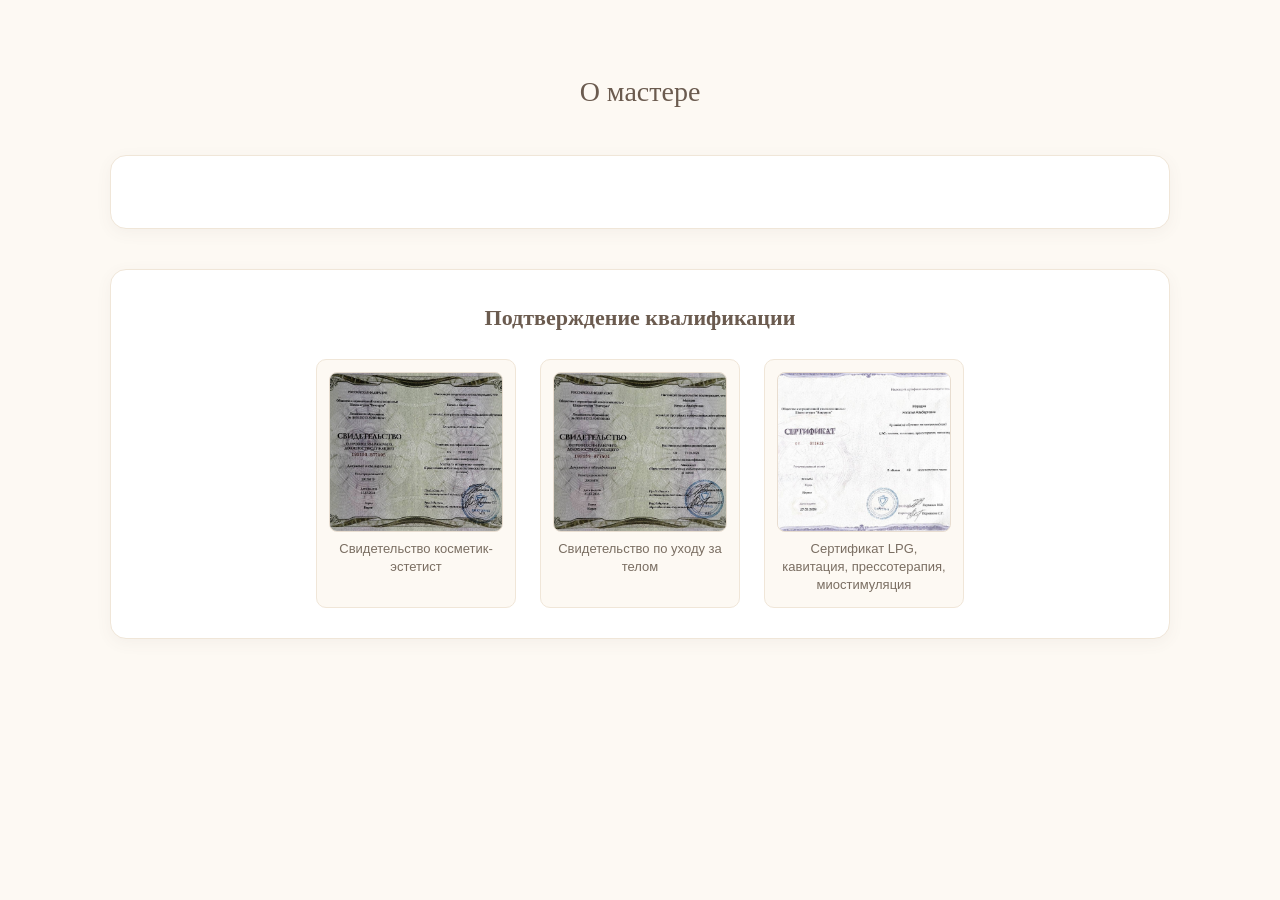
==== index.html @ 25f625d8 "Update index.html" ====
<!DOCTYPE html>
<html lang="ru">
<head>
    <meta charset="UTF-8">
    <!-- ... все мета-теги как были ... -->
    <link rel="stylesheet" href="style.css?v=11">
    <!-- ... остальное ... -->
</head>
<body>
    <!-- ШАПКА, НАВИГАЦИЯ, ГЕРОЙ, О МАСТЕРЕ (без сертификатов) -->
    <section class="section about-section" id="about">
        <div class="container">
            <h2 class="section-title">О мастере</h2>
            <div class="about-card">
                <!-- карточка мастера (без изменений) -->
            </div>

            <!-- === ТОЛЬКО ДОКУМЕНТЫ (без сертификатов) === -->
            <div class="about-docs">
                <h3 class="docs-title">Подтверждение квалификации</h3>
                <div class="docs-grid">
                    <figure class="doc-item">
                        <img src="kosmetik1.jpg" alt="Свидетельство косметик-эстетист" loading="lazy" class="lightbox-img">
                        <figcaption>Свидетельство косметик-эстетист</figcaption>
                    </figure>
                    <figure class="doc-item">
                        <img src="kosmetik2.jpg" alt="Свидетельство по уходу за телом" loading="lazy" class="lightbox-img">
                        <figcaption>Свидетельство по уходу за телом</figcaption>
                    </figure>
                    <figure class="doc-item">
                        <img src="sertOB.jpg" alt="Сертификат LPG, кавитация, прессотерапия" loading="lazy" class="lightbox-img">
                        <figcaption>Сертификат LPG, кавитация, прессотерапия, миостимуляция</figcaption>
                    </figure>
                </div>
            </div>
        </div>
    </section>
    <!-- ... остальные секции (услуги, отзывы, FAQ, контакты) ... -->
</body>
</html>
---- style.css ----
/* ============================================
   КРАСИВА - Студия эстетики
   Обновленные стили - больше постельных оттенков
   ============================================ */

:root {
    --color-bg: #faf6f1;
    --color-bg-cream: #fdf9f3;
    --color-bg-linen: #f5ebe0;
    --color-bg-parchment: #ede4d8;
    --color-bg-sand: #e6d5c3;
    --color-bg-light: #ffffff;
    --color-primary: #6b5b4f;
    --color-primary-dark: #4a3f35;
    --color-primary-light: #8a7b6b;
    --color-primary-soft: #a89a8c;
    --color-accent: #d4c4b0;
    --color-accent-light: #f5ebe0;
    --color-accent-warm: #e8ddd0;
    --color-accent-deep: #c9b8a3;
    --color-text: #4a3f35;
    --color-text-muted: #7a6e62;
    --color-text-light: #a89a8c;
    --color-text-soft: #b8a99a;
    --color-border: #e8ddd0;
    --color-border-light: #f0e6d8;
    --font-heading: 'Playfair Display', Georgia, serif;
    --font-body: 'Inter', -apple-system, BlinkMacSystemFont, 'Segoe UI', sans-serif;
    --radius: 16px;
    --radius-sm: 10px;
    --shadow: 0 2px 12px rgba(107, 91, 79, 0.08);
    --shadow-hover: 0 8px 24px rgba(107, 91, 79, 0.12);
    --shadow-soft: 0 4px 16px rgba(107, 91, 79, 0.06);
    --transition: all 0.3s ease;
}

*, *::before, *::after {
    margin: 0;
    padding: 0;
    box-sizing: border-box;
}

html {
    scroll-behavior: smooth;
    scroll-padding-top: 80px;
    overflow-x: hidden;
    max-width: 100%;
}

body {
    font-family: var(--font-body);
    background-color: var(--color-bg-cream);
    color: var(--color-text);
    line-height: 1.6;
    -webkit-font-smoothing: antialiased;
    overflow-x: hidden;
    max-width: 100%;
    overflow-wrap: break-word;
    word-wrap: break-word;
}

img {
    max-width: 100%;
    height: auto;
    display: block;
}

a {
    text-decoration: none;
    color: inherit;
}

.container {
    max-width: 1100px;
    margin: 0 auto;
    padding: 0 20px;
}

/* --- ШАПКА --- */
.header {
    background: linear-gradient(135deg, #f5ebe0 0%, #e8ddd0 50%, #dccfb8 100%);
    padding: 32px 20px 28px;
    text-align: center;
    border-bottom: 1px solid var(--color-border);
}

.logo-subtitle {
    font-size: 11px;
    letter-spacing: 4px;
    text-transform: uppercase;
    color: var(--color-text-light);
    margin-bottom: 6px;
    font-weight: 500;
}

.logo-title {
    font-family: var(--font-heading);
    font-size: 38px;
    font-weight: 400;
    letter-spacing: 8px;
    text-transform: uppercase;
    color: var(--color-primary);
    line-height: 1.2;
}

.logo-master {
    font-size: 14px;
    color: var(--color-primary-light);
    margin-top: 6px;
    font-style: italic;
}

/* --- НАВИГАЦИЯ --- */
.navbar {
    background: rgba(255, 255, 255, 0.95);
    backdrop-filter: blur(10px);
    border-bottom: 1px solid var(--color-border-light);
    position: sticky;
    top: 0;
    z-index: 100;
    box-shadow: 0 1px 4px rgba(0,0,0,0.04);
}

.nav-container {
    max-width: 1100px;
    margin: 0 auto;
    display: flex;
    justify-content: center;
    gap: 8px;
    padding: 12px 20px;
}

.nav-link {
    padding: 10px 22px;
    border-radius: 24px;
    font-size: 14px;
    font-weight: 500;
    color: var(--color-primary);
    transition: var(--transition);
    white-space: nowrap;
}

    .nav-link:hover {
        background: var(--color-accent-light);
        color: var(--color-primary-dark);
    }

    .nav-link.active {
        background: var(--color-primary);
        color: #fff;
        font-weight: 600;
        box-shadow: 0 2px 8px rgba(107, 91, 79, 0.2);
        transform: scale(1.03);
    }

/* --- КНОПКИ --- */
.btn {
    display: inline-flex;
    align-items: center;
    justify-content: center;
    padding: 14px 28px;
    border-radius: var(--radius-sm);
    font-size: 14px;
    font-weight: 500;
    transition: var(--transition);
    cursor: pointer;
    border: none;
    text-align: center;
}

.btn-primary {
    background: var(--color-primary);
    color: #fff;
}

    .btn-primary:hover {
        background: var(--color-primary-dark);
        transform: translateY(-2px);
        box-shadow: var(--shadow-hover);
    }

.btn-secondary {
    background: var(--color-accent-light);
    color: var(--color-primary);
}

    .btn-secondary:hover {
        background: var(--color-accent);
        transform: translateY(-2px);
    }

/* КНОПКА ЗАПИСАТЬСЯ под услугами - выделена */
.btn-small {
    padding: 10px 22px;
    font-size: 13px;
    margin-top: 16px;
    background: var(--color-primary);
    color: #fff;
    border-radius: 20px;
    box-shadow: 0 2px 8px rgba(107, 91, 79, 0.2);
    transition: var(--transition);
}

    .btn-small:hover {
        background: var(--color-primary-dark);
        transform: translateY(-1px);
        box-shadow: 0 4px 14px rgba(107, 91, 79, 0.3);
    }

.btn-large {
    padding: 16px 36px;
    font-size: 15px;
}

/* --- ГЕРОЙ-БЛОК --- */
.hero {
    background: linear-gradient(135deg, #f5ebe0 0%, #e8ddd0 40%, #dccfb8 100%);
    min-height: 480px;
    display: flex;
    align-items: center;
    justify-content: center;
    text-align: center;
    padding: 80px 20px;
    position: relative;
    overflow: hidden;
}

    .hero::before {
        content: '';
        position: absolute;
        top: -50%;
        right: -20%;
        width: 600px;
        height: 600px;
        background: radial-gradient(circle, rgba(255,255,255,0.4) 0%, transparent 70%);
        pointer-events: none;
    }

/* HERO контент - выделен фоном, текст не теряется */
.hero-content {
    position: relative;
    z-index: 1;
    max-width: 620px;
    background: rgba(255, 255, 255, 0.65);
    backdrop-filter: blur(12px);
    -webkit-backdrop-filter: blur(12px);
    padding: 48px;
    border-radius: var(--radius);
    box-shadow: 0 8px 32px rgba(107, 91, 79, 0.12);
    border: 1px solid rgba(255, 255, 255, 0.6);
}

.hero-title {
    font-family: var(--font-heading);
    font-size: 34px;
    font-weight: 400;
    color: var(--color-primary-dark);
    margin-bottom: 18px;
    line-height: 1.3;
}

.hero-text {
    font-size: 15px;
    line-height: 1.8;
    color: var(--color-primary-light);
    margin-bottom: 32px;
}

.hero-buttons {
    display: flex;
    gap: 12px;
    justify-content: center;
    flex-wrap: wrap;
}

/* --- СЕКЦИИ --- */
.section {
    padding: 70px 0;
}

    .section:nth-child(even) {
        background: var(--color-bg-linen);
    }

    .section:nth-child(odd) {
        background: var(--color-bg-cream);
    }

.services-section {
    background: linear-gradient(180deg, var(--color-bg-parchment) 0%, var(--color-bg-linen) 100%);
}

.reviews-section {
    background: linear-gradient(180deg, var(--color-bg-linen) 0%, var(--color-bg-sand) 100%);
}

.contacts-section {
    background: linear-gradient(180deg, var(--color-bg-sand) 0%, var(--color-bg-parchment) 100%);
}

.section-title {
    font-family: var(--font-heading);
    font-size: 28px;
    font-weight: 400;
    color: var(--color-primary);
    text-align: center;
    margin-bottom: 40px;
}

/* --- О МАСТЕРЕ --- */
.about-card {
    background: var(--color-bg-light);
    border-radius: var(--radius);
    padding: 36px;
    display: flex;
    gap: 32px;
    align-items: flex-start;
    box-shadow: var(--shadow-soft);
    border: 1px solid var(--color-border-light);
}

.about-photo {
    flex-shrink: 0;
    width: 190px;
    height: 240px;
    border-radius: var(--radius-sm);
    overflow: hidden;
    box-shadow: var(--shadow);
}

    .about-photo img {
        width: 100%;
        height: 100%;
        object-fit: cover;
        transition: var(--transition);
    }

    .about-photo:hover img {
        transform: scale(1.03);
    }

.about-name {
    font-family: var(--font-heading);
    font-size: 24px;
    font-weight: 500;
    color: var(--color-primary);
    margin-bottom: 14px;
}

.about-text {
    font-size: 14px;
    line-height: 1.8;
    color: var(--color-text-muted);
    margin-bottom: 20px;
}

.about-tags {
    display: flex;
    flex-wrap: wrap;
    gap: 8px;
}

.tag {
    background: linear-gradient(135deg, var(--color-accent-light), var(--color-accent-warm));
    color: var(--color-primary);
    padding: 8px 16px;
    border-radius: 20px;
    font-size: 12px;
    font-weight: 500;
}

/* --- ПРЕИМУЩЕСТВА --- */
.features-grid {
    display: grid;
    grid-template-columns: repeat(4, 1fr);
    gap: 20px;
}

.feature-card {
    background: linear-gradient(135deg, var(--color-bg-light), var(--color-bg-linen));
    padding: 32px 24px;
    border-radius: var(--radius);
    text-align: center;
    transition: var(--transition);
    border: 1px solid var(--color-border-light);
}

    .feature-card:hover {
        transform: translateY(-6px);
        box-shadow: var(--shadow-hover);
    }

.feature-icon {
    font-size: 40px;
    margin-bottom: 16px;
}

.feature-title {
    font-size: 15px;
    font-weight: 600;
    color: var(--color-primary);
    margin-bottom: 10px;
}

.feature-text {
    font-size: 13px;
    color: var(--color-text-muted);
    line-height: 1.6;
}

/* --- ВИДЕО В ГАЛЕРЕЕ --- */
.gallery-grid.video-grid {
    display: flex !important;
    justify-content: center !important;
    align-items: flex-start !important;
    gap: 20px !important;
    flex-wrap: wrap !important;
    grid-template-columns: none !important;
}

.gallery-grid.video-grid .gallery-item {
    width: 280px !important;
    height: 500px !important;
    aspect-ratio: auto !important;
    border-radius: 10px !important;
    overflow: hidden !important;
    box-shadow: 0 2px 12px rgba(107, 91, 79, 0.08) !important;
    flex-shrink: 0 !important;
    background: transparent !important;
}

.gallery-item video {
    width: 100% !important;
    height: 100% !important;
    object-fit: cover !important;
    display: block !important;
}

@media (max-width: 768px) {
    .gallery-grid.video-grid {
        flex-direction: column !important;
        align-items: center !important;
        gap: 16px !important;
    }
    .gallery-grid.video-grid .gallery-item {
        width: 100% !important;
        max-width: 320px !important;
        height: 520px !important;
    }
}

/* --- УСЛУГИ --- */
.promo-banner {
    background: linear-gradient(135deg, var(--color-primary), var(--color-primary-light));
    color: #fff;
    border-radius: var(--radius);
    padding: 24px;
    margin-bottom: 28px;
    text-align: center;
    box-shadow: var(--shadow-soft);
}

.promo-banner-sub {
    font-size: 13px;
    opacity: 0.9;
    margin-bottom: 6px;
}

.promo-banner-title {
    font-size: 18px;
    font-weight: 500;
    margin-bottom: 4px;
}

.promo-banner-price {
    font-size: 15px;
    opacity: 0.85;
}

.service-card {
    background: var(--color-bg-light);
    border-radius: var(--radius);
    padding: 28px;
    margin-bottom: 18px;
    box-shadow: var(--shadow-soft);
    transition: var(--transition);
    border: 1px solid var(--color-border-light);
}

    .service-card:hover {
        box-shadow: var(--shadow-hover);
        transform: translateY(-3px);
    }

.service-header {
    display: flex;
    justify-content: space-between;
    align-items: flex-start;
    gap: 16px;
    margin-bottom: 8px;
}

.service-name {
    font-size: 17px;
    font-weight: 600;
    color: var(--color-primary);
}

.service-price {
    font-size: 20px;
    font-weight: 700;
    color: var(--color-primary);
    white-space: nowrap;
}

.service-time {
    font-size: 13px;
    color: var(--color-text-light);
    margin-bottom: 12px;
}

.service-desc {
    font-size: 14px;
    color: var(--color-text-muted);
    line-height: 1.7;
    margin-bottom: 8px;
}

/* --- ОТЗЫВЫ --- */
.review-btn {
    display: block;
    background: linear-gradient(135deg, var(--color-primary), var(--color-primary-light));
    color: #fff;
    text-align: center;
    padding: 16px;
    border-radius: var(--radius-sm);
    font-size: 15px;
    font-weight: 500;
    margin-bottom: 28px;
    transition: var(--transition);
    box-shadow: var(--shadow-soft);
}

    .review-btn:hover {
        transform: translateY(-2px);
        box-shadow: var(--shadow-hover);
    }

.review-card {
    background: var(--color-bg-light);
    border-radius: var(--radius);
    padding: 28px;
    margin-bottom: 16px;
    box-shadow: var(--shadow-soft);
    position: relative;
    transition: var(--transition);
    border: 1px solid var(--color-border-light);
}

    .review-card:hover {
        box-shadow: var(--shadow-hover);
        transform: translateY(-2px);
    }

.review-quote {
    font-size: 52px;
    color: var(--color-accent);
    position: absolute;
    top: 10px;
    right: 22px;
    line-height: 1;
    font-family: Georgia, serif;
    opacity: 0.5;
}

.review-text {
    font-size: 14px;
    color: var(--color-text-muted);
    line-height: 1.8;
    margin-bottom: 14px;
    position: relative;
    z-index: 1;
}

.review-date {
    font-size: 12px;
    color: var(--color-text-light);
    text-align: right;
}

/* --- КОНТАКТЫ --- */
.contact-card {
    background: var(--color-bg-light);
    border-radius: var(--radius);
    padding: 36px;
    margin-bottom: 20px;
    box-shadow: var(--shadow-soft);
    text-align: center;
    border: 1px solid var(--color-border-light);
}

.contact-label {
    font-size: 12px;
    color: var(--color-text-light);
    text-transform: uppercase;
    letter-spacing: 3px;
    margin-bottom: 10px;
}

.contact-value {
    font-size: 20px;
    font-weight: 600;
    color: var(--color-primary);
    margin-bottom: 8px;
}

.contact-note {
    font-size: 14px;
    color: var(--color-text-muted);
    margin-top: 8px;
}

.contact-hint {
    font-size: 13px;
    color: var(--color-text-light);
    font-style: italic;
    margin-top: 12px;
}

.social-card {
    background: var(--color-bg-light);
    border-radius: var(--radius);
    padding: 32px;
    box-shadow: var(--shadow-soft);
    margin-bottom: 20px;
    border: 1px solid var(--color-border-light);
}

.social-card-title {
    font-size: 14px;
    color: var(--color-text-light);
    text-align: center;
    margin-bottom: 18px;
    text-transform: uppercase;
    letter-spacing: 2px;
}

.social-link {
    display: flex;
    align-items: center;
    gap: 16px;
    padding: 18px;
    background: linear-gradient(135deg, var(--color-accent-light), var(--color-accent-warm));
    border-radius: var(--radius-sm);
    margin-bottom: 14px;
    transition: var(--transition);
}

    .social-link:hover {
        transform: translateX(6px);
        box-shadow: var(--shadow);
    }

.social-icon {
    font-size: 26px;
}

.social-name {
    font-size: 16px;
    font-weight: 500;
    color: var(--color-primary);
}

.social-username {
    font-size: 13px;
    color: var(--color-text-light);
}

.contact-message {
    background: var(--color-bg-light);
    border-radius: var(--radius);
    padding: 28px;
    box-shadow: var(--shadow-soft);
    text-align: center;
    border: 1px solid var(--color-border-light);
}

.contact-message-text {
    font-size: 14px;
    color: var(--color-text-muted);
    line-height: 1.7;
}

/* --- ПРИЗЫВ К ДЕЙСТВИЮ --- */
.cta-section {
    background: linear-gradient(135deg, var(--color-bg-parchment), var(--color-bg-sand));
    padding: 60px 0 80px;
}

.cta-box {
    background: linear-gradient(135deg, var(--color-primary), var(--color-primary-light));
    border-radius: var(--radius);
    padding: 52px 36px;
    text-align: center;
    color: #fff;
    box-shadow: var(--shadow-hover);
}

.cta-title {
    font-family: var(--font-heading);
    font-size: 28px;
    font-weight: 400;
    margin-bottom: 14px;
}

.cta-text {
    font-size: 14px;
    opacity: 0.9;
    margin-bottom: 28px;
    max-width: 500px;
    margin-left: auto;
    margin-right: auto;
}

/* --- КНОПКИ ОТЗЫВОВ --- */
.review-buttons {
    display: flex;
    gap: 12px;
    justify-content: center;
    flex-wrap: wrap;
    margin-bottom: 28px;
}

.review-buttons .review-btn {
    margin-bottom: 0;
    flex: 1 1 220px;
    max-width: 320px;
}

.review-btn-yandex {
    background: linear-gradient(135deg, #6c362d, #8a4a3f) !important;
}

.review-btn-yandex:hover {
    background: linear-gradient(135deg, #5a2d25, #7a4035) !important;
}

/* --- ФУТЕР --- */
.footer {
    background: linear-gradient(135deg, #f5ebe0 0%, #e8ddd0 50%, #dccfb8 100%);
    padding: 40px 20px;
    text-align: center;
    border-top: 1px solid var(--color-border);
}

.footer-logo {
    font-family: var(--font-heading);
    font-size: 22px;
    letter-spacing: 4px;
    color: var(--color-text-light);
    margin-bottom: 10px;
}

.footer-text {
    font-size: 13px;
    color: var(--color-text-light);
    margin-bottom: 16px;
}

.footer-socials {
    display: flex;
    justify-content: center;
    gap: 18px;
    margin-bottom: 16px;
}

.footer-social {
    font-size: 24px;
    transition: var(--transition);
    display: inline-block;
}

    .footer-social:hover {
        transform: scale(1.15) translateY(-2px);
    }

.footer-copy {
    font-size: 12px;
    color: var(--color-text-soft);
    opacity: 0.8;
}

/* --- КАРТА --- */
.map-container {
    border-radius: 16px;
    overflow: hidden;
    margin-bottom: 20px;
    box-shadow: 0 2px 12px rgba(107, 91, 79, 0.08);
}

.map-container iframe {
    max-width: 100%;
    display: block;
}

/* --- КНОПКА НАВЕРХ --- */
.scroll-top {
    position: fixed;
    bottom: 24px;
    right: 24px;
    width: 48px;
    height: 48px;
    background: #6b5b4f;
    color: #fff;
    border: none;
    border-radius: 50%;
    font-size: 20px;
    cursor: pointer;
    opacity: 0;
    visibility: hidden;
    transform: translateY(10px);
    transition: all 0.3s ease;
    box-shadow: 0 4px 12px rgba(107, 91, 79, 0.25);
    z-index: 90;
    display: flex;
    align-items: center;
    justify-content: center;
}

.scroll-top.visible {
    opacity: 1;
    visibility: visible;
    transform: translateY(0);
}

.scroll-top:hover {
    background: #4a3f35;
    transform: translateY(-2px);
}

/* --- МОБИЛЬНАЯ КНОПКА ЗАПИСАТЬСЯ --- */
.mobile-cta {
    display: none;
    position: fixed;
    bottom: 24px;
    left: 16px;
    width: 33.333%;
    background: #6b5b4f;
    color: #fff;
    text-align: center;
    padding: 14px 10px;
    font-size: 14px;
    font-weight: 500;
    border-radius: 24px;
    z-index: 100;
    box-shadow: 0 4px 16px rgba(107, 91, 79, 0.3);
    transition: all 0.3s ease;
}

.mobile-cta:hover {
    background: #4a3f35;
}

/* --- АДАПТИВНОСТЬ --- */
@media (max-width: 768px) {
    .logo-title {
        font-size: 30px;
        letter-spacing: 5px;
    }

    .nav-container {
        gap: 4px;
        padding: 10px 12px;
        flex-wrap: wrap;
    }

    .nav-link {
        padding: 8px 12px;
        font-size: 13px;
    }

    .hero {
        min-height: 400px;
        padding: 60px 20px;
    }

    .hero-content {
        padding: 32px 24px;
        margin: 0 16px;
    }

    .hero-title {
        font-size: 26px;
    }

    .hero-buttons {
        flex-direction: column;
        align-items: center;
    }

    .btn {
        width: 100%;
        max-width: 280px;
    }

    .about-card {
        flex-direction: column;
        align-items: center;
        text-align: center;
    }

    .about-photo {
        width: 170px;
        height: 210px;
    }

    .features-grid {
        grid-template-columns: 1fr 1fr;
        gap: 12px;
    }

    .feature-card {
        padding: 24px 16px;
    }

    .gallery-grid {
        grid-template-columns: 1fr;
        gap: 14px;
    }

    .gallery-item {
        aspect-ratio: 4 / 3;
    }

    .section {
        padding: 50px 0;
    }

    .section-title {
        font-size: 24px;
    }

    .service-header {
        flex-direction: column;
        gap: 6px;
    }

    .service-price {
        font-size: 18px;
    }

    .contact-card,
    .social-card,
    .contact-message {
        padding: 24px;
    }

    .review-buttons {
        flex-direction: column;
        align-items: center;
        width: 100%;
        gap: 8px;
    }

    .review-buttons .review-btn {
        display: inline-block;
        width: auto;
        max-width: 100%;
        padding: 10px 20px;
        font-size: 14px;
        margin-bottom: 0;
        flex: none;
    }

    .mobile-cta {
        display: block;
    }
}

@media (max-width: 480px) {
    .nav-link {
        padding: 7px 10px;
        font-size: 12px;
    }

    .features-grid {
        grid-template-columns: 1fr;
    }

    .about-photo {
        width: 150px;
        height: 190px;
    }

    .cta-box {
        padding: 36px 24px;
    }

    .cta-title {
        font-size: 24px;
    }
}


/* ============================================
   МОДАЛЬНОЕ ОКНО ЗАПИСИ
   ============================================ */

.modal-overlay {
    position: fixed;
    inset: 0;
    background: rgba(74, 63, 53, 0.45);
    backdrop-filter: blur(6px);
    -webkit-backdrop-filter: blur(6px);
    z-index: 200;
    display: none;
    align-items: center;
    justify-content: center;
    padding: 20px;
    opacity: 0;
    transition: opacity 0.3s ease;
}

.modal-overlay.active {
    display: flex;
    opacity: 1;
}

.modal-content {
    background: var(--color-bg-light);
    border-radius: var(--radius);
    padding: 36px 32px 32px;
    max-width: 420px;
    width: 100%;
    position: relative;
    box-shadow: 0 20px 60px rgba(107, 91, 79, 0.25);
    border: 1px solid var(--color-border-light);
    transform: translateY(20px);
    transition: transform 0.3s ease;
}

.modal-overlay.active .modal-content {
    transform: translateY(0);
}

.modal-close {
    position: absolute;
    top: 14px;
    right: 16px;
    background: none;
    border: none;
    font-size: 24px;
    color: var(--color-text-light);
    cursor: pointer;
    width: 36px;
    height: 36px;
    display: flex;
    align-items: center;
    justify-content: center;
    border-radius: 50%;
    transition: var(--transition);
}

.modal-close:hover {
    background: var(--color-accent-light);
    color: var(--color-primary-dark);
}

.modal-title {
    font-family: var(--font-heading);
    font-size: 22px;
    font-weight: 500;
    color: var(--color-primary);
    margin-bottom: 24px;
    text-align: center;
}

/* --- ФОРМА --- */
.booking-form .form-group {
    margin-bottom: 16px;
}

.booking-form label {
    display: block;
    font-size: 13px;
    font-weight: 500;
    color: var(--color-primary);
    margin-bottom: 6px;
}

.booking-form input,
.booking-form select {
    width: 100%;
    padding: 12px 14px;
    border: 1px solid var(--color-border);
    border-radius: var(--radius-sm);
    background: var(--color-bg-cream);
    color: var(--color-text);
    font-family: var(--font-body);
    font-size: 14px;
    transition: var(--transition);
    outline: none;
}

.booking-form input:focus,
.booking-form select:focus {
    border-color: var(--color-primary-soft);
    box-shadow: 0 0 0 3px rgba(107, 91, 79, 0.08);
    background: var(--color-bg-light);
}

.booking-form input::placeholder {
    color: var(--color-text-soft);
}

.booking-form select:invalid {
    color: var(--color-text-soft);
}

.form-note {
    font-size: 12px;
    color: var(--color-text-light);
    text-align: center;
    margin-top: 12px;
    line-height: 1.5;
}

.form-error {
    color: #c0392b;
    font-size: 13px;
    margin-top: 6px;
    display: none;
}

.form-success {
    text-align: center;
    padding: 20px;
}

.form-success-icon {
    font-size: 48px;
    margin-bottom: 12px;
}

.form-success-text {
    font-size: 15px;
    color: var(--color-primary);
    margin-bottom: 8px;
}

.form-success-sub {
    font-size: 13px;
    color: var(--color-text-muted);
}

/* Кнопка отправки в форме */
.booking-form .btn {
    width: 100%;
    margin-top: 8px;
}

.booking-form .btn:disabled {
    opacity: 0.6;
    cursor: not-allowed;
    transform: none !important;
}

/* --- ВСТРОЕННАЯ ФОРМА (для contacts.html) --- */
.embedded-form {
    background: var(--color-bg-light);
    border-radius: var(--radius);
    padding: 32px;
    box-shadow: var(--shadow-soft);
    border: 1px solid var(--color-border-light);
    margin-bottom: 20px;
}

.embedded-form-title {
    font-family: var(--font-heading);
    font-size: 20px;
    color: var(--color-primary);
    margin-bottom: 20px;
    text-align: center;
}

/* --- АДАПТИВ МОДАЛКИ --- */
@media (max-width: 480px) {
    .modal-content {
        padding: 28px 20px 24px;
        margin: 0 8px;
    }

   /* ============================================
   НОВЫЕ СТИЛИ: FAQ, ПРОТИВОПОКАЗАНИЯ, COOKIE-БАННЕР
   ============================================ */

/* --- FAQ АККОРДЕОН --- */
.faq-list {
    max-width: 800px;
    margin: 0 auto;
}

.faq-item {
    background: var(--color-bg-light);
    border-radius: var(--radius-sm);
    margin-bottom: 12px;
    border: 1px solid var(--color-border-light);
    overflow: hidden;
    transition: var(--transition);
}

.faq-item:hover {
    border-color: var(--color-accent-deep);
}

.faq-question {
    padding: 18px 24px;
    cursor: pointer;
    display: flex;
    justify-content: space-between;
    align-items: center;
    font-weight: 500;
    color: var(--color-primary);
    font-size: 16px;
    background: var(--color-bg-cream);
    transition: var(--transition);
}

.faq-question:hover {
    background: var(--color-accent-light);
}

.faq-question .faq-icon {
    font-size: 20px;
    transition: transform 0.3s ease;
}

.faq-item.active .faq-icon {
    transform: rotate(180deg);
}

.faq-answer {
    padding: 0 24px;
    max-height: 0;
    overflow: hidden;
    transition: max-height 0.4s ease, padding 0.3s ease;
    color: var(--color-text-muted);
    font-size: 14px;
    line-height: 1.7;
}

.faq-item.active .faq-answer {
    padding: 18px 24px 24px;
    max-height: 500px;
}

/* --- ПРОТИВОПОКАЗАНИЯ --- */
.contraindications {
    background: var(--color-bg-light);
    border-radius: var(--radius);
    padding: 32px;
    margin-top: 30px;
    border: 1px solid var(--color-border-light);
    box-shadow: var(--shadow-soft);
}

.contraindications h3 {
    font-family: var(--font-heading);
    font-size: 22px;
    color: var(--color-primary);
    margin-bottom: 16px;
    text-align: center;
}

.contraindications ul {
    list-style: none;
    padding: 0;
    display: grid;
    grid-template-columns: 1fr 1fr;
    gap: 8px 24px;
}

.contraindications ul li {
    padding: 8px 0;
    border-bottom: 1px solid var(--color-border-light);
    color: var(--color-text-muted);
    font-size: 14px;
    display: flex;
    align-items: center;
    gap: 10px;
}

.contraindications ul li::before {
    content: "⛔";
    font-size: 16px;
}

@media (max-width: 600px) {
    .contraindications ul {
        grid-template-columns: 1fr;
    }
}

/* --- COOKIE БАННЕР --- */
.cookie-banner {
    position: fixed;
    bottom: 0;
    left: 0;
    right: 0;
    background: rgba(74, 63, 53, 0.95);
    backdrop-filter: blur(8px);
    padding: 16px 20px;
    display: flex;
    justify-content: space-between;
    align-items: center;
    gap: 16px;
    z-index: 999;
    border-top: 2px solid var(--color-accent-deep);
    flex-wrap: wrap;
}

.cookie-banner p {
    color: #fff;
    font-size: 13px;
    margin: 0;
    flex: 1;
    min-width: 200px;
    line-height: 1.5;
}

.cookie-banner .btn-cookie {
    background: var(--color-accent-deep);
    color: var(--color-primary-dark);
    border: none;
    padding: 8px 24px;
    border-radius: 20px;
    font-weight: 600;
    cursor: pointer;
    font-size: 14px;
    transition: var(--transition);
    white-space: nowrap;
}

.cookie-banner .btn-cookie:hover {
    background: #fff;
    transform: scale(1.05);
}

@media (max-width: 480px) {
    .cookie-banner {
        flex-direction: column;
        text-align: center;
        padding: 12px 16px;
    }
    .cookie-banner .btn-cookie {
        width: 100%;
    }
}
    .modal-title {
        font-size: 20px;
    }
}

/* ============================================
   НОВЫЕ СТИЛИ: ДОКУМЕНТЫ, СЕРТИФИКАТЫ, УДОБСТВА
   ============================================ */

/* --- Документы мастера --- */
.about-docs {
    margin-top: 40px;
    background: var(--color-bg-light);
    border-radius: var(--radius);
    padding: 30px;
    box-shadow: var(--shadow-soft);
    border: 1px solid var(--color-border-light);
}

.docs-title {
    font-family: var(--font-heading);
    font-size: 22px;
    color: var(--color-primary);
    text-align: center;
    margin-bottom: 24px;
}

.docs-grid {
    display: flex;
    justify-content: center;
    gap: 24px;
    flex-wrap: wrap;
}

.doc-item {
    width: 200px;
    text-align: center;
    background: var(--color-bg-cream);
    border-radius: var(--radius-sm);
    padding: 12px;
    border: 1px solid var(--color-border-light);
    transition: var(--transition);
}

.doc-item:hover {
    transform: scale(1.02);
    box-shadow: var(--shadow-hover);
}

.doc-item img {
    width: 100%;
    height: 160px;
    object-fit: cover;
    border-radius: 8px;
    border: 1px solid var(--color-border);
}

.doc-item figcaption {
    font-size: 13px;
    color: var(--color-text-muted);
    margin-top: 8px;
    line-height: 1.4;
}

@media (max-width: 768px) {
    .docs-grid {
        gap: 12px;
    }
    .doc-item {
        width: 150px;
    }
    .doc-item img {
        height: 120px;
    }
}

@media (max-width: 480px) {
    .doc-item {
        width: 100%;
        max-width: 200px;
    }
}

/* --- Подарочные сертификаты --- */
.gift-certs {
    margin-top: 40px;
    background: var(--color-bg-light);
    border-radius: var(--radius);
    padding: 30px;
    box-shadow: var(--shadow-soft);
    border: 1px solid var(--color-border-light);
}

.gift-title {
    font-family: var(--font-heading);
    font-size: 22px;
    color: var(--color-primary);
    text-align: center;
    margin-bottom: 24px;
}

.gift-grid {
    display: flex;
    justify-content: center;
    gap: 24px;
    flex-wrap: wrap;
}

.gift-card {
    background: var(--color-bg-cream);
    border-radius: var(--radius-sm);
    padding: 16px;
    width: 200px;
    text-align: center;
    border: 1px solid var(--color-border-light);
    transition: var(--transition);
}

.gift-card:hover {
    transform: translateY(-4px);
    box-shadow: var(--shadow-hover);
}

.gift-card img {
    width: 100%;
    height: 130px;
    object-fit: cover;
    border-radius: 8px;
    border: 1px solid var(--color-border);
}

.gift-info {
    margin-top: 12px;
}

.gift-price {
    display: block;
    font-size: 20px;
    font-weight: 700;
    color: var(--color-primary);
    margin-bottom: 4px;
}

.gift-info p {
    font-size: 13px;
    color: var(--color-text-muted);
    margin: 0;
}

.gift-note {
    text-align: center;
    font-size: 14px;
    color: var(--color-text-muted);
    margin-top: 20px;
    font-style: italic;
}

@media (max-width: 768px) {
    .gift-card {
        width: 160px;
    }
    .gift-card img {
        height: 100px;
    }
}

@media (max-width: 480px) {
    .gift-card {
        width: 100%;
        max-width: 200px;
    }
}

/* --- Удобства в студии --- */
.amenities {
    background: var(--color-bg-light);
    border-radius: var(--radius);
    padding: 28px 32px;
    margin-top: 30px;
    border: 1px solid var(--color-border-light);
    box-shadow: var(--shadow-soft);
}

.amenities h3 {
    font-family: var(--font-heading);
    font-size: 22px;
    color: var(--color-primary);
    text-align: center;
    margin-bottom: 16px;
}

.amenities-list {
    list-style: none;
    padding: 0;
    display: flex;
    flex-wrap: wrap;
    justify-content: center;
    gap: 12px 28px;
}

.amenities-list li {
    font-size: 15px;
    color: var(--color-text-muted);
    display: flex;
    align-items: center;
    gap: 8px;
}

@media (max-width: 600px) {
    .amenities-list {
        flex-direction: column;
        align-items: center;
        gap: 8px;
    }
}
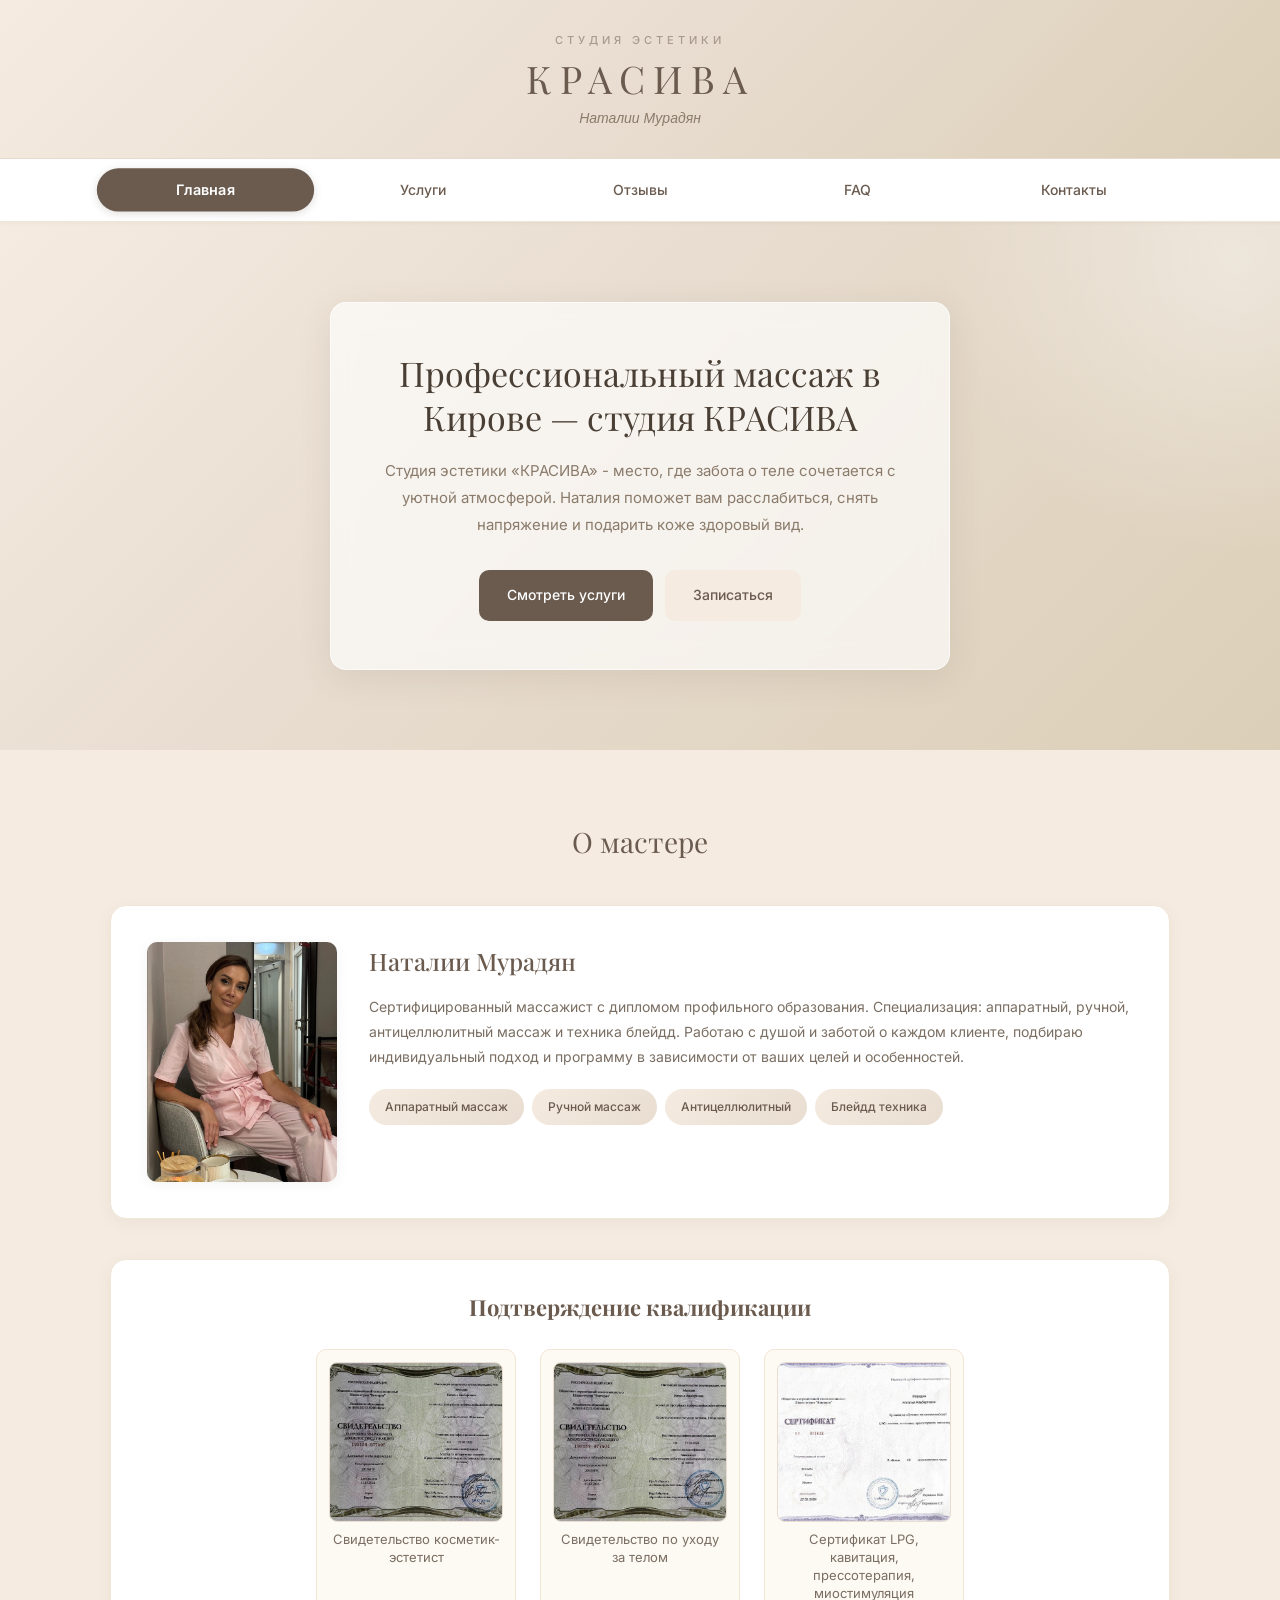
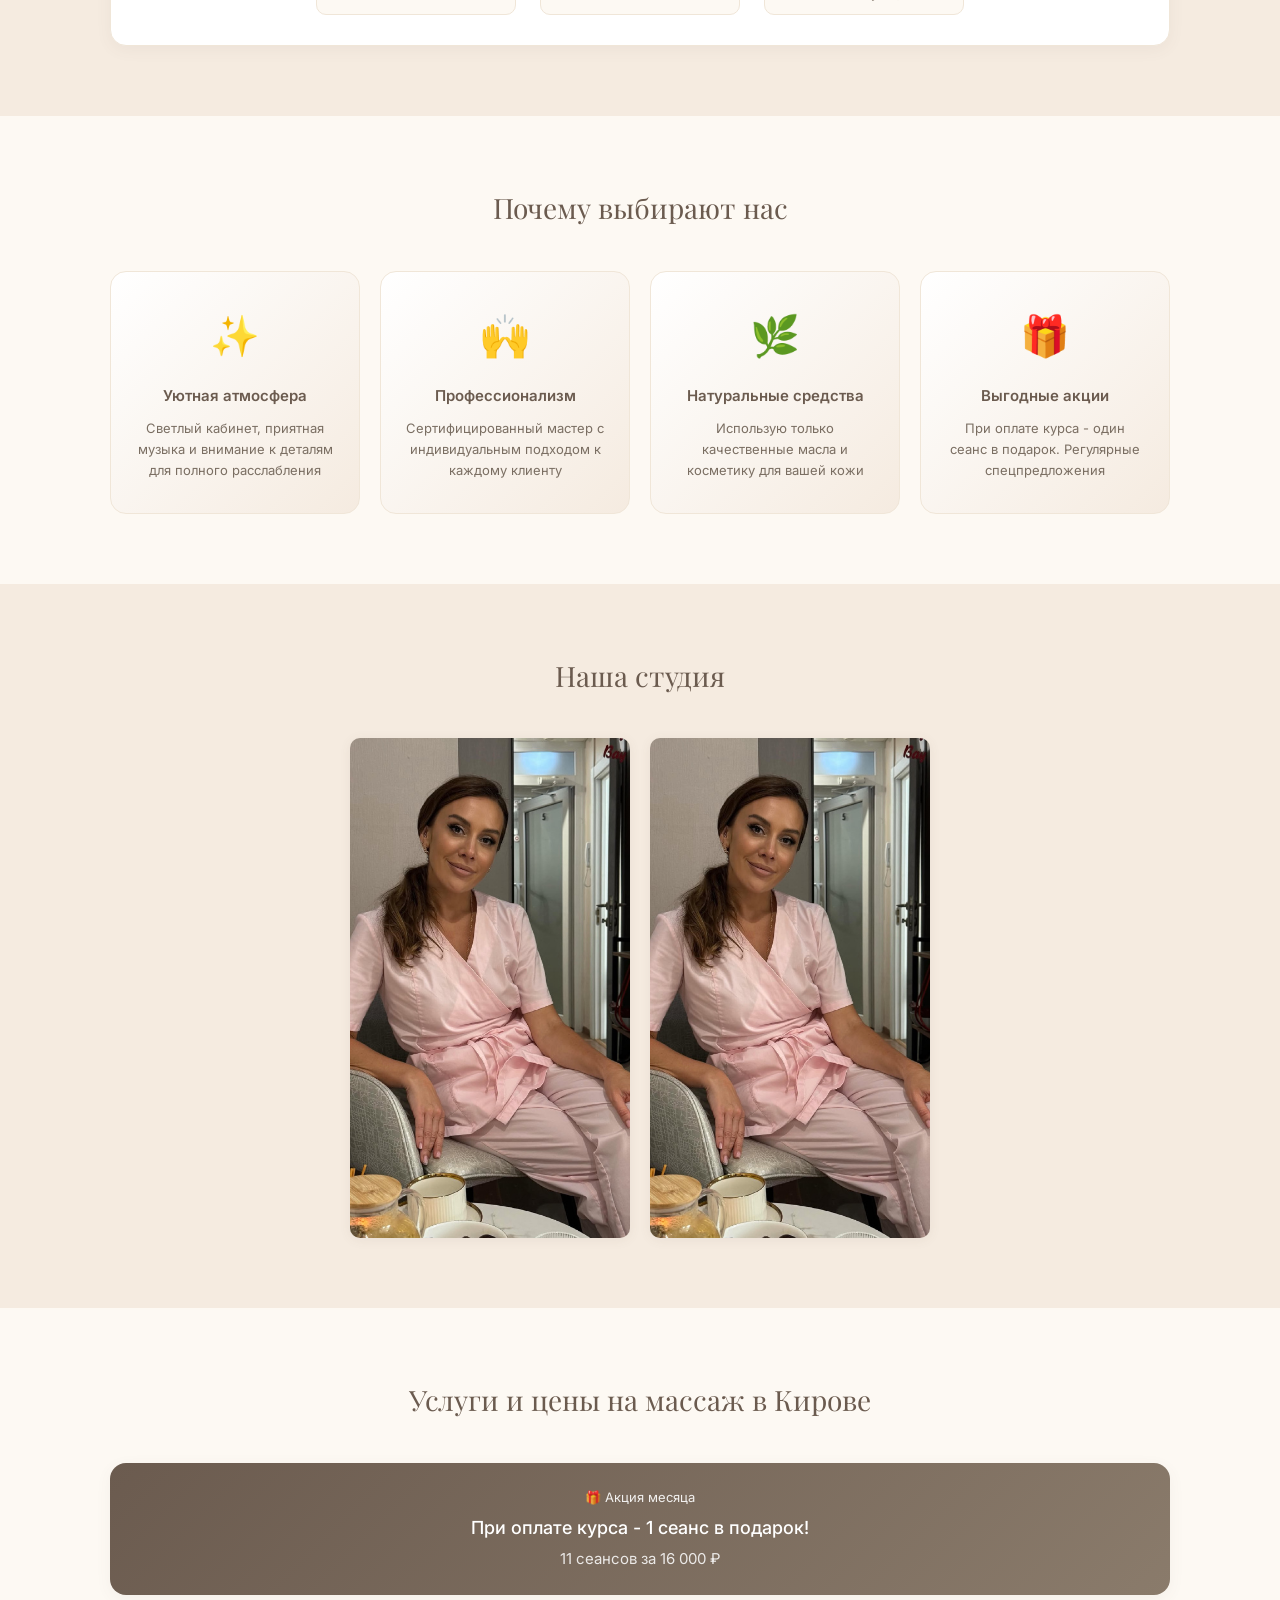
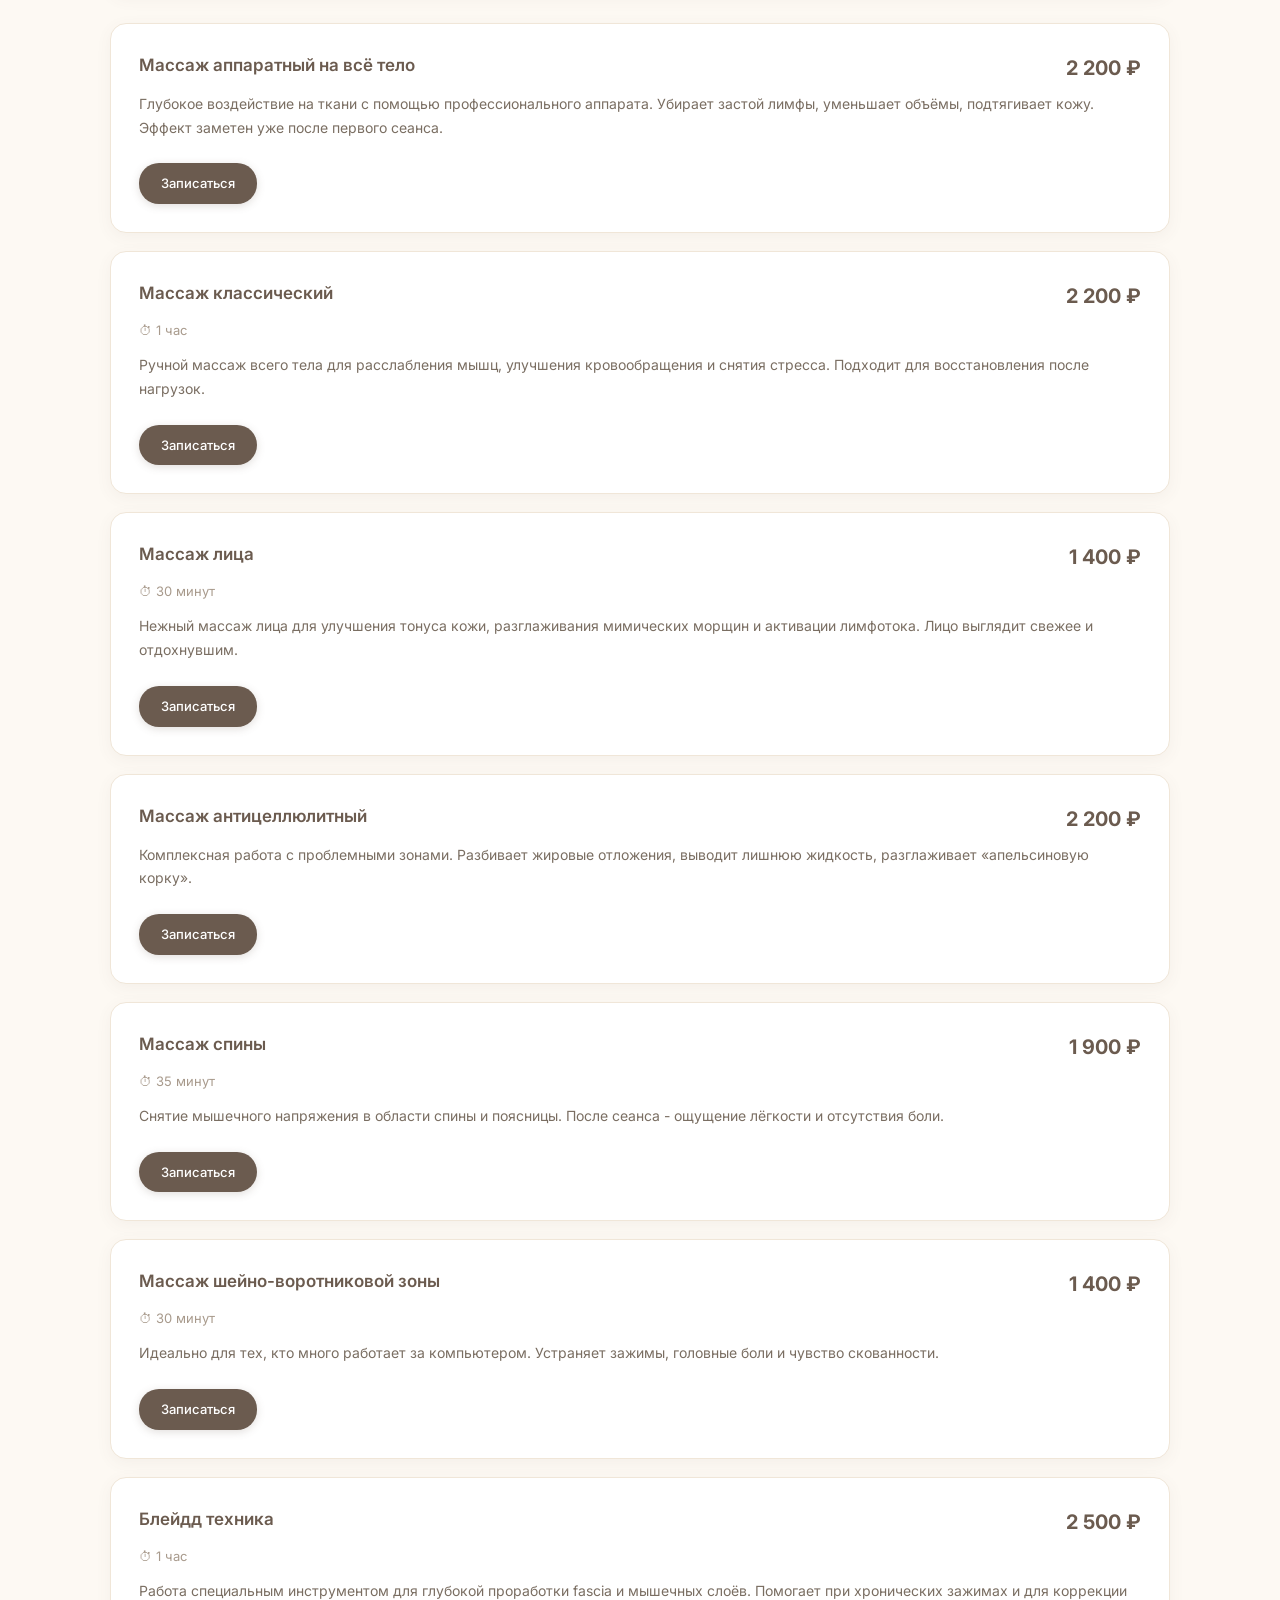
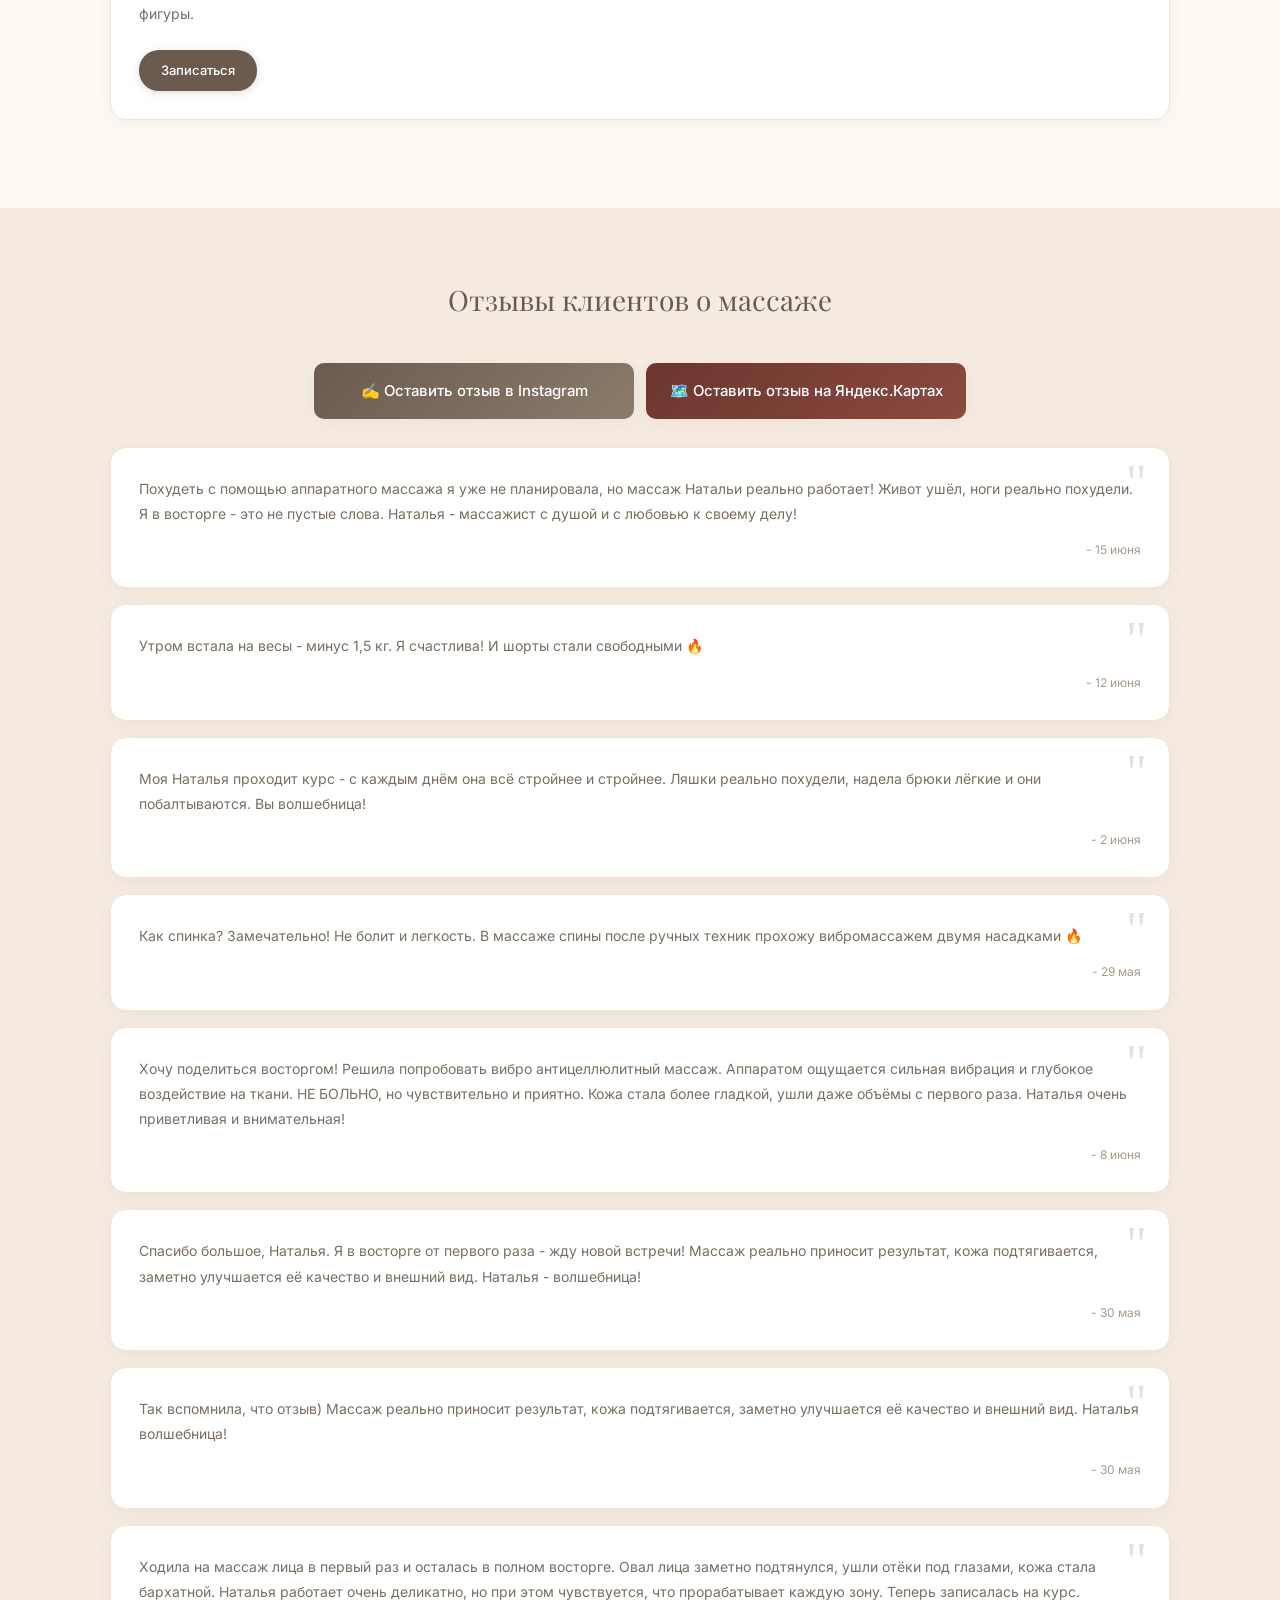
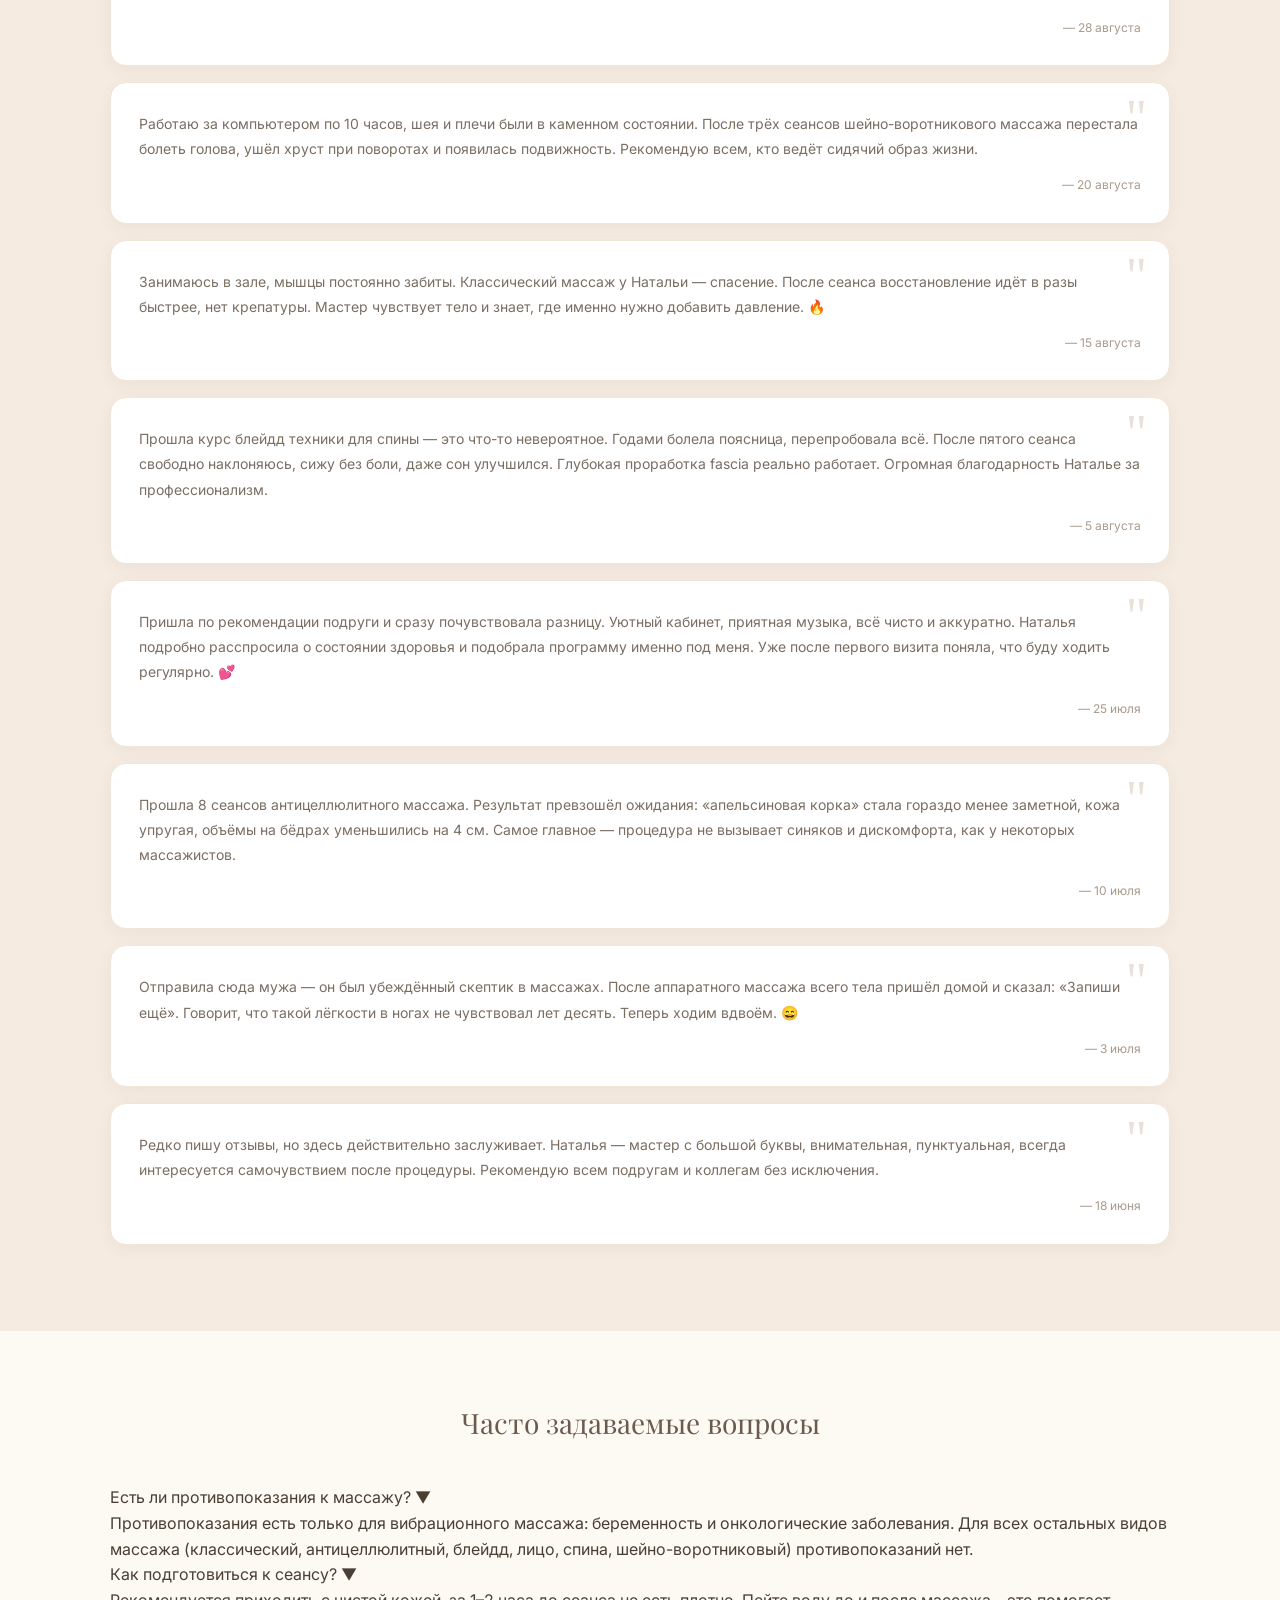
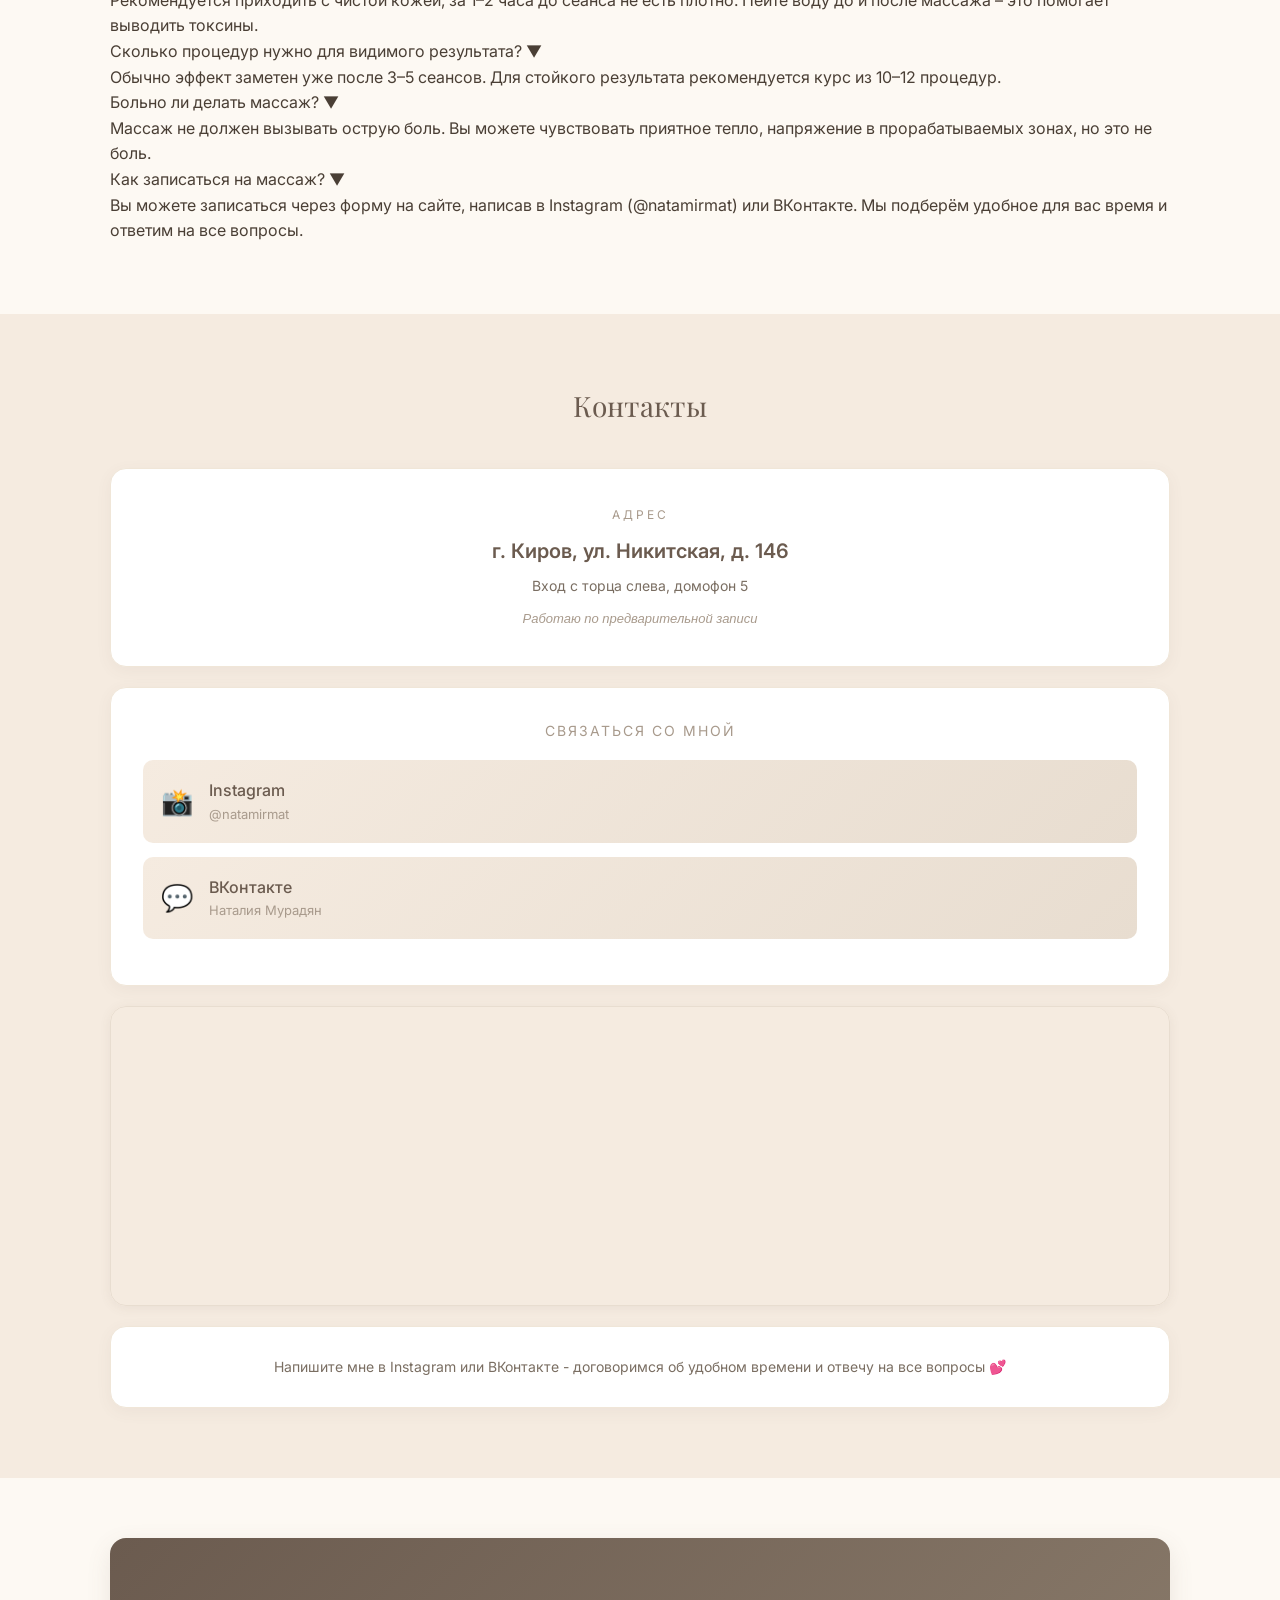
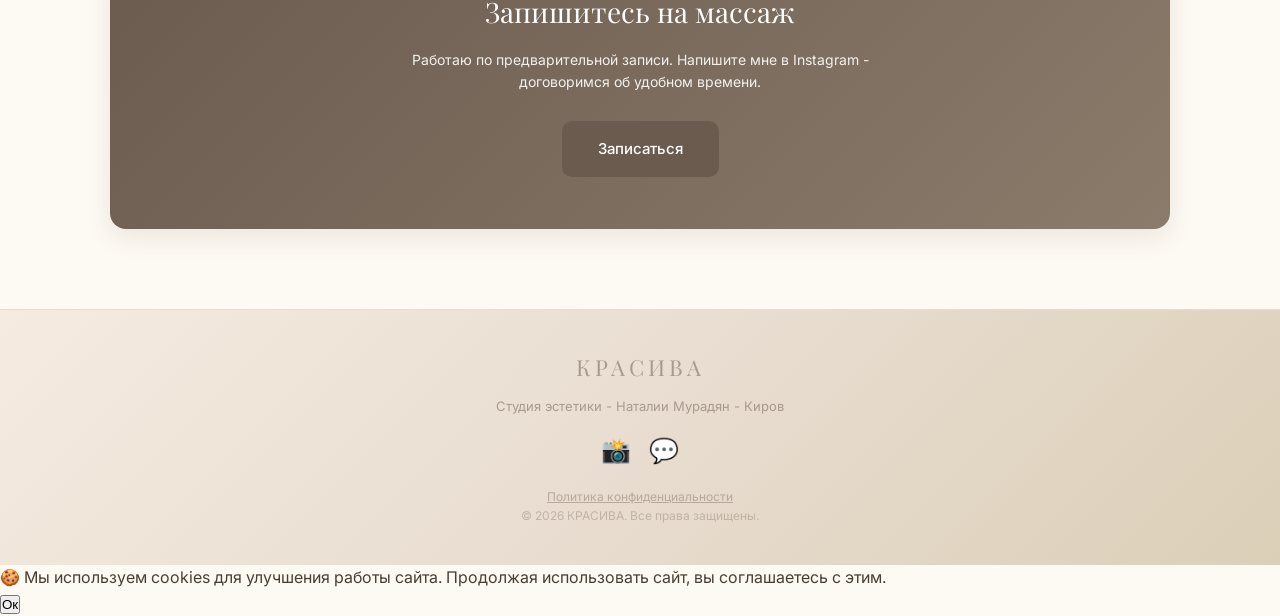
==== commit 9d3fb7e8: "Update index.html" ====
--- a/index.html
+++ b/index.html
@@ -2,39 +2,517 @@
 <html lang="ru">
 <head>
     <meta charset="UTF-8">
-    <!-- ... все мета-теги как были ... -->
-    <link rel="stylesheet" href="style.css?v=11">
-    <!-- ... остальное ... -->
+    
+    <!-- Google Analytics 4 -->
+    <script async src="https://www.googletagmanager.com/gtag/js?id=G-JXN6LR2YHV"></script>
+    <script>
+      window.dataLayer = window.dataLayer || [];
+      function gtag(){dataLayer.push(arguments);}
+      gtag('js', new Date());
+      gtag('config', 'G-JXN6LR2YHV');
+    </script>
+    
+    <meta name="viewport" content="width=device-width, initial-scale=1.0">
+    <meta name="google-site-verification" content="gh38SbBCcaE_0oU8Dg4fRVbWcby95Mk8EBPlHCIIh0I" />
+    
+    <meta name="description" content="Студия эстетики КРАСИВА в Кирове. Профессиональный массаж: аппаратный, классический, антицеллюлитный, блейдд техника. Мастер Наталия Мурадян. Запись через Instagram.">
+    <meta name="keywords" content="массаж киров, аппаратный массаж киров, антицеллюлитный массаж, массаж спины, массаж лица, студия эстетики киров, блейдд техника, лимфодренаж">
+    <meta name="author" content="Наталия Мурадян">
+    <meta name="robots" content="index, follow">
+    <link rel="canonical" href="https://krasiva-kirov.ru/">
+    
+    <meta property="og:title" content="КРАСИВА - Студия эстетики | Массаж в Кирове">
+    <meta property="og:description" content="Профессиональный массаж в Кирове. Аппаратный, классический, антицеллюлитный массаж и техника блейдд. Запись через Instagram.">
+    <meta property="og:type" content="website">
+    <meta property="og:url" content="https://krasiva-kirov.ru/">
+    <meta property="og:image" content="https://krasiva-kirov.ru/natalya-portrait.jpg">
+    
+    <meta name="twitter:card" content="summary_large_image">
+    <meta name="twitter:title" content="КРАСИВА - Студия эстетики | Массаж в Кирове">
+    <meta name="twitter:description" content="Профессиональный массаж в Кирове. Запись через Instagram.">
+    <meta name="twitter:image" content="https://krasiva-kirov.ru/natalya-portrait.jpg">
+    
+    <title>КРАСИВА - Студия эстетики | Массаж в Кирове</title>
+
+    <link rel="icon" type="image/png" href="logo.PNG">
+    
+    <link rel="preconnect" href="https://fonts.googleapis.com">
+    <link rel="preconnect" href="https://fonts.gstatic.com" crossorigin>
+    <link href="https://fonts.googleapis.com/css2?family=Playfair+Display:wght@400;500;600&family=Inter:wght@300;400;500;600&display=swap" rel="stylesheet">
+    
+    <link rel="stylesheet" href="style.css?v=12">
+
+    <script type="application/ld+json">
+    {
+      "@context": "https://schema.org",
+      "@type": "WebSite",
+      "name": "КРАСИВА - Студия эстетики",
+      "url": "https://krasiva-kirov.ru/"
+    }
+    </script>
+
+    <script type="text/javascript">
+        (function(m,e,t,r,i,k,a){
+            m[i]=m[i]||function(){(m[i].a=m[i].a||[]).push(arguments)};
+            m[i].l=1*new Date();
+            for (var j = 0; j < document.scripts.length; j++) {if (document.scripts[j].src === r) { return; }}
+            k=e.createElement(t),a=e.getElementsByTagName(t)[0],k.async=1,k.src=r,a.parentNode.insertBefore(k,a)
+        })(window, document,'script','https://mc.yandex.ru/metrika/tag.js?id=111903801', 'ym');
+
+        ym(111903801, 'init', {ssr:true, webvisor:true, clickmap:true, ecommerce:"dataLayer", referrer: document.referrer, url: location.href, accurateTrackBounce:true, trackLinks:true});
+    </script>
+    <noscript><div><img src="https://mc.yandex.ru/watch/111903801" style="position:absolute; left:-9999px;" alt="" /></div></noscript>
+
+<base target="_blank">
 </head>
 <body>
-    <!-- ШАПКА, НАВИГАЦИЯ, ГЕРОЙ, О МАСТЕРЕ (без сертификатов) -->
-    <section class="section about-section" id="about">
-        <div class="container">
-            <h2 class="section-title">О мастере</h2>
-            <div class="about-card">
-                <!-- карточка мастера (без изменений) -->
-            </div>
-
-            <!-- === ТОЛЬКО ДОКУМЕНТЫ (без сертификатов) === -->
-            <div class="about-docs">
-                <h3 class="docs-title">Подтверждение квалификации</h3>
-                <div class="docs-grid">
-                    <figure class="doc-item">
-                        <img src="kosmetik1.jpg" alt="Свидетельство косметик-эстетист" loading="lazy" class="lightbox-img">
-                        <figcaption>Свидетельство косметик-эстетист</figcaption>
-                    </figure>
-                    <figure class="doc-item">
-                        <img src="kosmetik2.jpg" alt="Свидетельство по уходу за телом" loading="lazy" class="lightbox-img">
-                        <figcaption>Свидетельство по уходу за телом</figcaption>
-                    </figure>
-                    <figure class="doc-item">
-                        <img src="sertOB.jpg" alt="Сертификат LPG, кавитация, прессотерапия" loading="lazy" class="lightbox-img">
-                        <figcaption>Сертификат LPG, кавитация, прессотерапия, миостимуляция</figcaption>
-                    </figure>
-                </div>
-            </div>
+
+    <header class="header" id="home">
+        <div class="header-top">
+            <div class="logo-subtitle">студия эстетики</div>
+            <h1 class="logo-title">КРАСИВА</h1>
+            <div class="logo-master">Наталии Мурадян</div>
         </div>
-    </section>
-    <!-- ... остальные секции (услуги, отзывы, FAQ, контакты) ... -->
+    </header>
+
+    <nav class="navbar">
+        <div class="nav-container">
+            <a href="#home" class="nav-link active">Главная</a>
+            <a href="#services" class="nav-link">Услуги</a>
+            <a href="#reviews" class="nav-link">Отзывы</a>
+            <a href="#faq" class="nav-link">FAQ</a>
+            <a href="#contacts" class="nav-link">Контакты</a>
+        </div>
+    </nav>
+
+    <main>
+        <section class="hero">
+            <div class="hero-content">
+                <h2 class="hero-title">Профессиональный массаж в Кирове — студия КРАСИВА</h2>
+                <p class="hero-text">
+                    Студия эстетики «КРАСИВА» - место, где забота о теле сочетается с уютной атмосферой. 
+                    Наталия поможет вам расслабиться, снять напряжение и подарить коже здоровый вид.
+                </p>
+                <div class="hero-buttons">
+                    <a href="#services" class="btn btn-primary">Смотреть услуги</a>
+                    <a href="#" class="btn btn-secondary js-open-modal">Записаться</a>
+                </div>
+            </div>
+        </section>
+
+        <section class="section about-section" id="about">
+            <div class="container">
+                <h2 class="section-title">О мастере</h2>
+                
+                <div class="about-card">
+                    <div class="about-photo">
+                        <img src="natalya-portrait.jpg" alt="Наталия Мурадян - сертифицированный массажист" loading="lazy">
+                    </div>
+                    <div class="about-info">
+                        <h3 class="about-name">Наталии Мурадян</h3>
+                        <p class="about-text">
+                            Сертифицированный массажист с дипломом профильного образования. 
+                            Специализация: аппаратный, ручной, антицеллюлитный массаж и техника блейдд. 
+                            Работаю с душой и заботой о каждом клиенте, подбираю индивидуальный подход 
+                            и программу в зависимости от ваших целей и особенностей.
+                        </p>
+                        <div class="about-tags">
+                            <span class="tag">Аппаратный массаж</span>
+                            <span class="tag">Ручной массаж</span>
+                            <span class="tag">Антицеллюлитный</span>
+                            <span class="tag">Блейдд техника</span>
+                        </div>
+                    </div>
+                </div>
+
+                <!-- === ДОКУМЕНТЫ МАСТЕРА (с lightbox) === -->
+                <div class="about-docs">
+                    <h3 class="docs-title">Подтверждение квалификации</h3>
+                    <div class="docs-grid">
+                        <figure class="doc-item">
+                            <img src="kosmetik1.jpg" alt="Свидетельство косметик-эстетист" loading="lazy" class="lightbox-img">
+                            <figcaption>Свидетельство косметик-эстетист</figcaption>
+                        </figure>
+                        <figure class="doc-item">
+                            <img src="kosmetik2.jpg" alt="Свидетельство по уходу за телом" loading="lazy" class="lightbox-img">
+                            <figcaption>Свидетельство по уходу за телом</figcaption>
+                        </figure>
+                        <figure class="doc-item">
+                            <img src="sertOB.jpg" alt="Сертификат LPG, кавитация, прессотерапия" loading="lazy" class="lightbox-img">
+                            <figcaption>Сертификат LPG, кавитация, прессотерапия, миостимуляция</figcaption>
+                        </figure>
+                    </div>
+                </div>
+            </div>
+        </section>
+
+        <section class="section features-section" id="features">
+            <div class="container">
+                <h2 class="section-title">Почему выбирают нас</h2>
+                <div class="features-grid">
+                    <div class="feature-card">
+                        <div class="feature-icon">✨</div>
+                        <h3 class="feature-title">Уютная атмосфера</h3>
+                        <p class="feature-text">Светлый кабинет, приятная музыка и внимание к деталям для полного расслабления</p>
+                    </div>
+                    <div class="feature-card">
+                        <div class="feature-icon">🙌</div>
+                        <h3 class="feature-title">Профессионализм</h3>
+                        <p class="feature-text">Сертифицированный мастер с индивидуальным подходом к каждому клиенту</p>
+                    </div>
+                    <div class="feature-card">
+                        <div class="feature-icon">🌿</div>
+                        <h3 class="feature-title">Натуральные средства</h3>
+                        <p class="feature-text">Использую только качественные масла и косметику для вашей кожи</p>
+                    </div>
+                    <div class="feature-card">
+                        <div class="feature-icon">🎁</div>
+                        <h3 class="feature-title">Выгодные акции</h3>
+                        <p class="feature-text">При оплате курса - один сеанс в подарок. Регулярные спецпредложения</p>
+                    </div>
+                </div>
+            </div>
+        </section>
+
+        <section class="section gallery-section" id="gallery">
+            <div class="container">
+                <h2 class="section-title">Наша студия</h2>
+                <div class="gallery-grid video-grid">
+                    <div class="gallery-item">
+                        <video autoplay muted loop playsinline preload="metadata" poster="natalya-portrait.jpg" aria-label="Видео процесса массажа в студии КРАСИВА">
+                            <source src="massage-demo.mp4" type="video/mp4">
+                        </video>
+                    </div>
+                    <div class="gallery-item">
+                        <video autoplay muted loop playsinline preload="metadata" poster="natalya-portrait.jpg" aria-label="Видео студии эстетики КРАСИВА в Кирове">
+                            <source src="studio-process.mp4" type="video/mp4">
+                        </video>
+                    </div>
+                </div>
+            </div>
+        </section>
+
+        <section class="section services-section" id="services">
+            <div class="container">
+                <h2 class="section-title">Услуги и цены на массаж в Кирове</h2>
+                
+                <div class="promo-banner">
+                    <div class="promo-banner-sub">🎁 Акция месяца</div>
+                    <div class="promo-banner-title">При оплате курса - 1 сеанс в подарок!</div>
+                    <div class="promo-banner-price">11 сеансов за 16 000 ₽</div>
+                </div>
+
+                <div class="service-card">
+                    <div class="service-header">
+                        <div class="service-name">Массаж аппаратный на всё тело</div>
+                        <div class="service-price">2 200 ₽</div>
+                    </div>
+                    <div class="service-desc">Глубокое воздействие на ткани с помощью профессионального аппарата. Убирает застой лимфы, уменьшает объёмы, подтягивает кожу. Эффект заметен уже после первого сеанса.</div>
+                    <a href="#" class="btn btn-small js-open-modal" data-service="Аппаратный массаж">Записаться</a>
+                </div>
+
+                <div class="service-card">
+                    <div class="service-header">
+                        <div class="service-name">Массаж классический</div>
+                        <div class="service-price">2 200 ₽</div>
+                    </div>
+                    <div class="service-time">⏱ 1 час</div>
+                    <div class="service-desc">Ручной массаж всего тела для расслабления мышц, улучшения кровообращения и снятия стресса. Подходит для восстановления после нагрузок.</div>
+                    <a href="#" class="btn btn-small js-open-modal" data-service="Классический массаж">Записаться</a>
+                </div>
+
+                <div class="service-card">
+                    <div class="service-header">
+                        <div class="service-name">Массаж лица</div>
+                        <div class="service-price">1 400 ₽</div>
+                    </div>
+                    <div class="service-time">⏱ 30 минут</div>
+                    <div class="service-desc">Нежный массаж лица для улучшения тонуса кожи, разглаживания мимических морщин и активации лимфотока. Лицо выглядит свежее и отдохнувшим.</div>
+                    <a href="#" class="btn btn-small js-open-modal" data-service="Массаж лица">Записаться</a>
+                </div>
+
+                <div class="service-card">
+                    <div class="service-header">
+                        <div class="service-name">Массаж антицеллюлитный</div>
+                        <div class="service-price">2 200 ₽</div>
+                    </div>
+                    <div class="service-desc">Комплексная работа с проблемными зонами. Разбивает жировые отложения, выводит лишнюю жидкость, разглаживает «апельсиновую корку».</div>
+                    <a href="#" class="btn btn-small js-open-modal" data-service="Антицеллюлитный массаж">Записаться</a>
+                </div>
+
+                <div class="service-card">
+                    <div class="service-header">
+                        <div class="service-name">Массаж спины</div>
+                        <div class="service-price">1 900 ₽</div>
+                    </div>
+                    <div class="service-time">⏱ 35 минут</div>
+                    <div class="service-desc">Снятие мышечного напряжения в области спины и поясницы. После сеанса - ощущение лёгкости и отсутствия боли.</div>
+                    <a href="#" class="btn btn-small js-open-modal" data-service="Массаж спины">Записаться</a>
+                </div>
+
+                <div class="service-card">
+                    <div class="service-header">
+                        <div class="service-name">Массаж шейно-воротниковой зоны</div>
+                        <div class="service-price">1 400 ₽</div>
+                    </div>
+                    <div class="service-time">⏱ 30 минут</div>
+                    <div class="service-desc">Идеально для тех, кто много работает за компьютером. Устраняет зажимы, головные боли и чувство скованности.</div>
+                    <a href="#" class="btn btn-small js-open-modal" data-service="Шейно-воротниковый">Записаться</a>
+                </div>
+
+                <div class="service-card">
+                    <div class="service-header">
+                        <div class="service-name">Блейдд техника</div>
+                        <div class="service-price">2 500 ₽</div>
+                    </div>
+                    <div class="service-time">⏱ 1 час</div>
+                    <div class="service-desc">Работа специальным инструментом для глубокой проработки fascia и мышечных слоёв. Помогает при хронических зажимах и для коррекции фигуры.</div>
+                    <a href="#" class="btn btn-small js-open-modal" data-service="Блейдд техника">Записаться</a>
+                </div>
+            </div>
+        </section>
+
+        <section class="section reviews-section" id="reviews">
+            <div class="container">
+                <h2 class="section-title">Отзывы клиентов о массаже</h2>
+                
+                <div class="review-buttons">
+                    <a href="https://www.instagram.com/natamirmat" target="_blank" rel="noopener noreferrer" class="review-btn">✍️ Оставить отзыв в Instagram</a>
+                    <a href="https://yandex.ru/maps/org/krasiva/133185545034?si=py49vbf8kgh35bvyn9uby3wkgm" target="_blank" rel="noopener noreferrer" class="review-btn review-btn-yandex">🗺️ Оставить отзыв на Яндекс.Картах</a>
+                </div>
+
+                <!-- Отзывы (все 15 штук, я оставлю пару для примера, но ты их уже добавила) -->
+                <div class="review-card">
+                    <div class="review-quote">"</div>
+                    <p class="review-text">Похудеть с помощью аппаратного массажа я уже не планировала, но массаж Натальи реально работает! Живот ушёл, ноги реально похудели. Я в восторге - это не пустые слова. Наталья - массажист с душой и с любовью к своему делу!</p>
+                    <div class="review-date">- 15 июня</div>
+                </div>
+                <div class="review-card">
+                    <div class="review-quote">"</div>
+                    <p class="review-text">Утром встала на весы - минус 1,5 кг. Я счастлива! И шорты стали свободными 🔥</p>
+                    <div class="review-date">- 12 июня</div>
+                </div>
+                <div class="review-card">
+                    <div class="review-quote">"</div>
+                    <p class="review-text">Моя Наталья проходит курс - с каждым днём она всё стройнее и стройнее. Ляшки реально похудели, надела брюки лёгкие и они побалтываются. Вы волшебница!</p>
+                    <div class="review-date">- 2 июня</div>
+                </div>
+                <div class="review-card">
+                    <div class="review-quote">"</div>
+                    <p class="review-text">Как спинка? Замечательно! Не болит и легкость. В массаже спины после ручных техник прохожу вибромассажем двумя насадками 🔥</p>
+                    <div class="review-date">- 29 мая</div>
+                </div>
+                <div class="review-card">
+                    <div class="review-quote">"</div>
+                    <p class="review-text">Хочу поделиться восторгом! Решила попробовать вибро антицеллюлитный массаж. Аппаратом ощущается сильная вибрация и глубокое воздействие на ткани. НЕ БОЛЬНО, но чувствительно и приятно. Кожа стала более гладкой, ушли даже объёмы с первого раза. Наталья очень приветливая и внимательная!</p>
+                    <div class="review-date">- 8 июня</div>
+                </div>
+                <div class="review-card">
+                    <div class="review-quote">"</div>
+                    <p class="review-text">Спасибо большое, Наталья. Я в восторге от первого раза - жду новой встречи! Массаж реально приносит результат, кожа подтягивается, заметно улучшается её качество и внешний вид. Наталья - волшебница!</p>
+                    <div class="review-date">- 30 мая</div>
+                </div>
+                <div class="review-card">
+                    <div class="review-quote">"</div>
+                    <p class="review-text">Так вспомнила, что отзыв) Массаж реально приносит результат, кожа подтягивается, заметно улучшается её качество и внешний вид. Наталья волшебница!</p>
+                    <div class="review-date">- 30 мая</div>
+                </div>
+                <div class="review-card">
+                    <div class="review-quote">"</div>
+                    <p class="review-text">Ходила на массаж лица в первый раз и осталась в полном восторге. Овал лица заметно подтянулся, ушли отёки под глазами, кожа стала бархатной. Наталья работает очень деликатно, но при этом чувствуется, что прорабатывает каждую зону. Теперь записалась на курс.</p>
+                    <div class="review-date">— 28 августа</div>
+                </div>
+                <div class="review-card">
+                    <div class="review-quote">"</div>
+                    <p class="review-text">Работаю за компьютером по 10 часов, шея и плечи были в каменном состоянии. После трёх сеансов шейно-воротникового массажа перестала болеть голова, ушёл хруст при поворотах и появилась подвижность. Рекомендую всем, кто ведёт сидячий образ жизни.</p>
+                    <div class="review-date">— 20 августа</div>
+                </div>
+                <div class="review-card">
+                    <div class="review-quote">"</div>
+                    <p class="review-text">Занимаюсь в зале, мышцы постоянно забиты. Классический массаж у Натальи — спасение. После сеанса восстановление идёт в разы быстрее, нет крепатуры. Мастер чувствует тело и знает, где именно нужно добавить давление. 🔥</p>
+                    <div class="review-date">— 15 августа</div>
+                </div>
+                <div class="review-card">
+                    <div class="review-quote">"</div>
+                    <p class="review-text">Прошла курс блейдд техники для спины — это что-то невероятное. Годами болела поясница, перепробовала всё. После пятого сеанса свободно наклоняюсь, сижу без боли, даже сон улучшился. Глубокая проработка fascia реально работает. Огромная благодарность Наталье за профессионализм.</p>
+                    <div class="review-date">— 5 августа</div>
+                </div>
+                <div class="review-card">
+                    <div class="review-quote">"</div>
+                    <p class="review-text">Пришла по рекомендации подруги и сразу почувствовала разницу. Уютный кабинет, приятная музыка, всё чисто и аккуратно. Наталья подробно расспросила о состоянии здоровья и подобрала программу именно под меня. Уже после первого визита поняла, что буду ходить регулярно. 💕</p>
+                    <div class="review-date">— 25 июля</div>
+                </div>
+                <div class="review-card">
+                    <div class="review-quote">"</div>
+                    <p class="review-text">Прошла 8 сеансов антицеллюлитного массажа. Результат превзошёл ожидания: «апельсиновая корка» стала гораздо менее заметной, кожа упругая, объёмы на бёдрах уменьшились на 4 см. Самое главное — процедура не вызывает синяков и дискомфорта, как у некоторых массажистов.</p>
+                    <div class="review-date">— 10 июля</div>
+                </div>
+                <div class="review-card">
+                    <div class="review-quote">"</div>
+                    <p class="review-text">Отправила сюда мужа — он был убеждённый скептик в массажах. После аппаратного массажа всего тела пришёл домой и сказал: «Запиши ещё». Говорит, что такой лёгкости в ногах не чувствовал лет десять. Теперь ходим вдвоём. 😄</p>
+                    <div class="review-date">— 3 июля</div>
+                </div>
+                <div class="review-card">
+                    <div class="review-quote">"</div>
+                    <p class="review-text">Редко пишу отзывы, но здесь действительно заслуживает. Наталья — мастер с большой буквы, внимательная, пунктуальная, всегда интересуется самочувствием после процедуры. Рекомендую всем подругам и коллегам без исключения.</p>
+                    <div class="review-date">— 18 июня</div>
+                </div>
+            </div>
+        </section>
+
+        <section class="section faq-section" id="faq">
+            <div class="container">
+                <h2 class="section-title">Часто задаваемые вопросы</h2>
+                <div class="faq-list">
+                    <div class="faq-item active">
+                        <div class="faq-question">
+                            <span>Есть ли противопоказания к массажу?</span>
+                            <span class="faq-icon">▼</span>
+                        </div>
+                        <div class="faq-answer">
+                            <p>Противопоказания есть только для вибрационного массажа: беременность и онкологические заболевания. Для всех остальных видов массажа (классический, антицеллюлитный, блейдд, лицо, спина, шейно-воротниковый) противопоказаний нет.</p>
+                        </div>
+                    </div>
+                    <div class="faq-item">
+                        <div class="faq-question">
+                            <span>Как подготовиться к сеансу?</span>
+                            <span class="faq-icon">▼</span>
+                        </div>
+                        <div class="faq-answer">
+                            <p>Рекомендуется приходить с чистой кожей, за 1–2 часа до сеанса не есть плотно. Пейте воду до и после массажа – это помогает выводить токсины.</p>
+                        </div>
+                    </div>
+                    <div class="faq-item">
+                        <div class="faq-question">
+                            <span>Сколько процедур нужно для видимого результата?</span>
+                            <span class="faq-icon">▼</span>
+                        </div>
+                        <div class="faq-answer">
+                            <p>Обычно эффект заметен уже после 3–5 сеансов. Для стойкого результата рекомендуется курс из 10–12 процедур.</p>
+                        </div>
+                    </div>
+                    <div class="faq-item">
+                        <div class="faq-question">
+                            <span>Больно ли делать массаж?</span>
+                            <span class="faq-icon">▼</span>
+                        </div>
+                        <div class="faq-answer">
+                            <p>Массаж не должен вызывать острую боль. Вы можете чувствовать приятное тепло, напряжение в прорабатываемых зонах, но это не боль.</p>
+                        </div>
+                    </div>
+                    <div class="faq-item">
+                        <div class="faq-question">
+                            <span>Как записаться на массаж?</span>
+                            <span class="faq-icon">▼</span>
+                        </div>
+                        <div class="faq-answer">
+                            <p>Вы можете записаться через форму на сайте, написав в Instagram (@natamirmat) или ВКонтакте. Мы подберём удобное для вас время и ответим на все вопросы.</p>
+                        </div>
+                    </div>
+                </div>
+            </div>
+        </section>
+
+        <section class="section contacts-section" id="contacts">
+            <div class="container">
+                <h2 class="section-title">Контакты</h2>
+                
+                <div class="contact-card">
+                    <div class="contact-label">Адрес</div>
+                    <div class="contact-value">г. Киров, ул. Никитская, д. 146</div>
+                    <div class="contact-note">Вход с торца слева, домофон 5</div>
+                    <div class="contact-hint">Работаю по предварительной записи</div>
+                </div>
+
+                <div class="social-card">
+                    <div class="social-card-title">Связаться со мной</div>
+                    <a href="https://www.instagram.com/natamirmat" target="_blank" rel="noopener noreferrer" class="social-link">
+                        <div class="social-icon">📸</div>
+                        <div><div class="social-name">Instagram</div><div class="social-username">@natamirmat</div></div>
+                    </a>
+                    <a href="https://vk.ru/id578712934" target="_blank" rel="noopener noreferrer" class="social-link">
+                        <div class="social-icon">💬</div>
+                        <div><div class="social-name">ВКонтакте</div><div class="social-username">Наталия Мурадян</div></div>
+                    </a>
+                </div>
+
+                <div class="map-container">
+                    <iframe src="https://yandex.ru/map-widget/v1/?text=Киров%2C%20ул.%20Никитская%2C%20146&z=16" width="100%" height="300" frameborder="0" allowfullscreen="true" style="border-radius: 16px; border: 1px solid #e8ddd0;"></iframe>
+                </div>
+
+                <div class="contact-message">
+                    <p class="contact-message-text">Напишите мне в Instagram или ВКонтакте - договоримся об удобном времени и отвечу на все вопросы 💕</p>
+                </div>
+            </div>
+        </section>
+
+        <section class="section cta-section">
+            <div class="container">
+                <div class="cta-box">
+                    <h2 class="cta-title">Запишитесь на массаж</h2>
+                    <p class="cta-text">Работаю по предварительной записи. Напишите мне в Instagram - договоримся об удобном времени.</p>
+                    <a href="#" class="btn btn-primary btn-large js-open-modal">Записаться</a>
+                </div>
+            </div>
+        </section>
+    </main>
+
+    <footer class="footer">
+        <div class="footer-logo">КРАСИВА</div>
+        <div class="footer-text">Студия эстетики - Наталии Мурадян - Киров</div>
+        <div class="footer-socials">
+            <a href="https://www.instagram.com/natamirmat" target="_blank" rel="noopener noreferrer" class="footer-social" aria-label="Instagram">📸</a>
+            <a href="https://vk.ru/id578712934" target="_blank" rel="noopener noreferrer" class="footer-social" aria-label="ВКонтакте">💬</a>
+        </div>
+        <div style="margin-top: 12px; font-size: 12px; color: #b8a99a;">
+            <a href="privacy.html" style="text-decoration: underline;">Политика конфиденциальности</a>
+        </div>
+        <div class="footer-copy">© 2026 КРАСИВА. Все права защищены.</div>
+    </footer>
+
+    <a href="#" class="mobile-cta js-open-modal">Записаться</a>
+
+    <script src="script.js?v=4"></script>
+
+    <div class="modal-overlay" id="bookingModal">
+        <div class="modal-content">
+            <button class="modal-close" id="modalClose">&times;</button>
+            <h3 class="modal-title">Запись на массаж</h3>
+            <form class="booking-form" id="bookingForm">
+                <div class="form-group">
+                    <label for="clientName">Ваше имя</label>
+                    <input type="text" id="clientName" name="name" required placeholder="Например, Анна">
+                </div>
+                <div class="form-group">
+                    <label for="clientPhone">Телефон</label>
+                    <input type="tel" id="clientPhone" name="phone" required placeholder="+7 (___) ___-__-__">
+                </div>
+                <div class="form-group">
+                    <label for="clientService">Услуга</label>
+                    <select id="clientService" name="service" required>
+                        <option value="" disabled selected>Выберите услугу</option>
+                        <option value="Аппаратный массаж">Аппаратный массаж — 2 200 ₽</option>
+                        <option value="Классический массаж">Классический массаж — 2 200 ₽</option>
+                        <option value="Массаж лица">Массаж лица — 1 400 ₽</option>
+                        <option value="Антицеллюлитный массаж">Антицеллюлитный массаж — 2 200 ₽</option>
+                        <option value="Массаж спины">Массаж спины — 1 900 ₽</option>
+                        <option value="Шейно-воротниковый">Шейно-воротниковый — 1 400 ₽</option>
+                        <option value="Блейдд техника">Блейдд техника — 2 500 ₽</option>
+                    </select>
+                </div>
+                <div class="form-group">
+                    <label for="clientDate">Желаемая дата</label>
+                    <input type="date" id="clientDate" name="date" required>
+                </div>
+                <div class="form-group">
+                    <label for="clientTime">Желаемое время</label>
+                    <input type="time" id="clientTime" name="time" required>
+                </div>
+                <button type="submit" class="btn btn-primary btn-large">Записаться</button>
+                <p class="form-note">После отправки вы будете перенаправлены в Instagram</p>
+            </form>
+        </div>
+    </div>
+
 </body>
 </html>
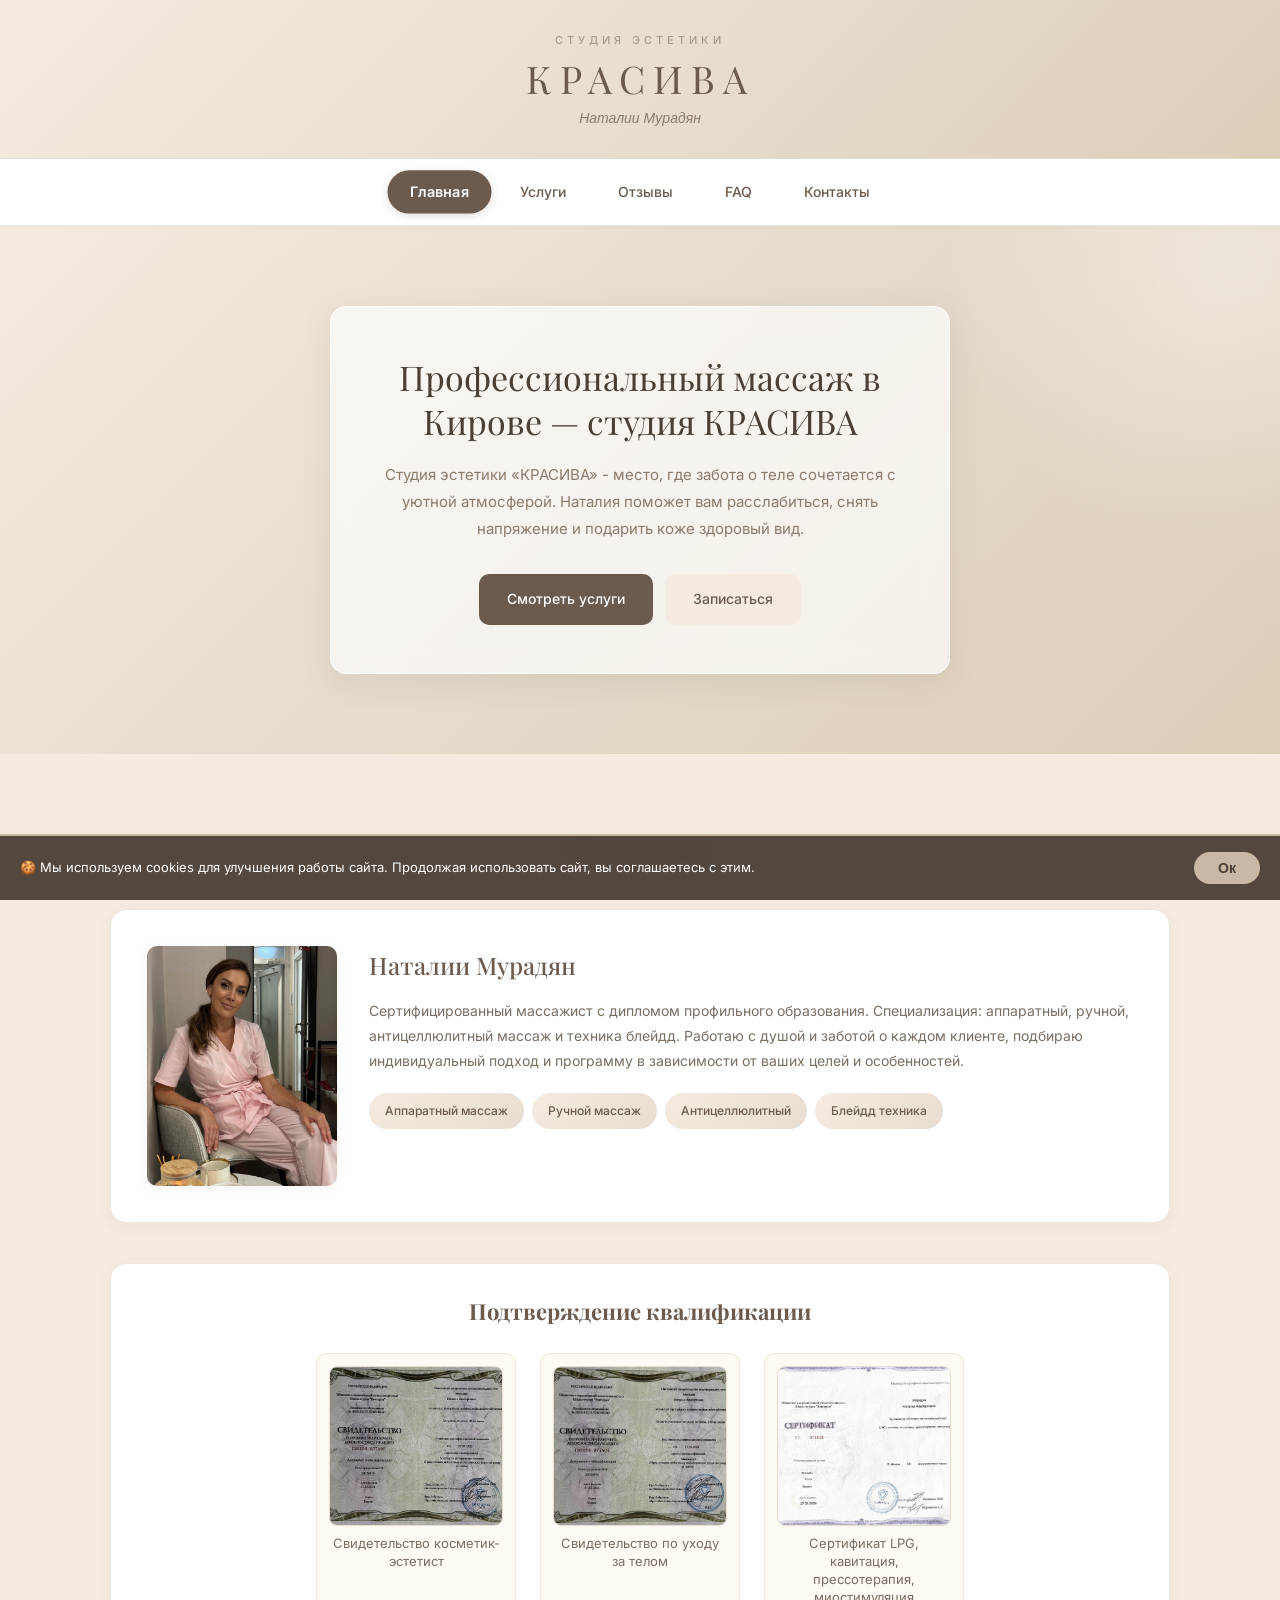
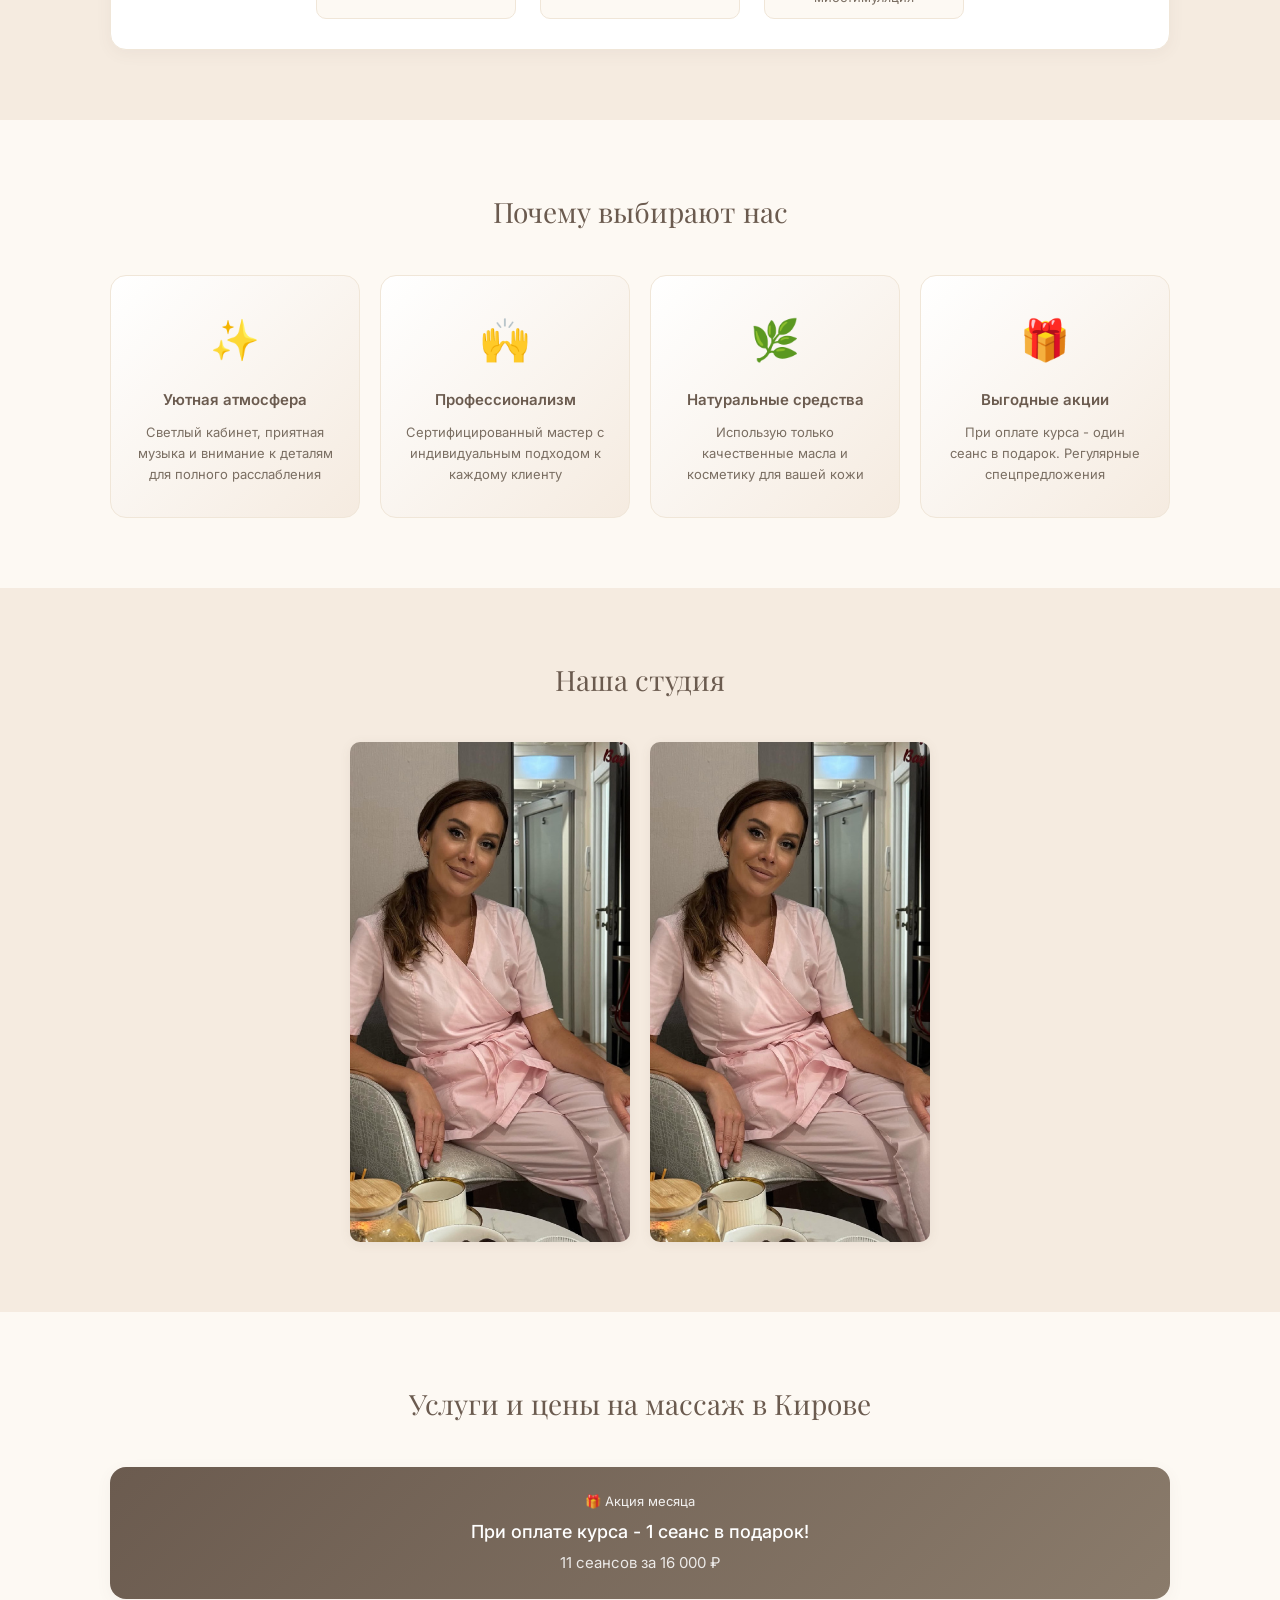
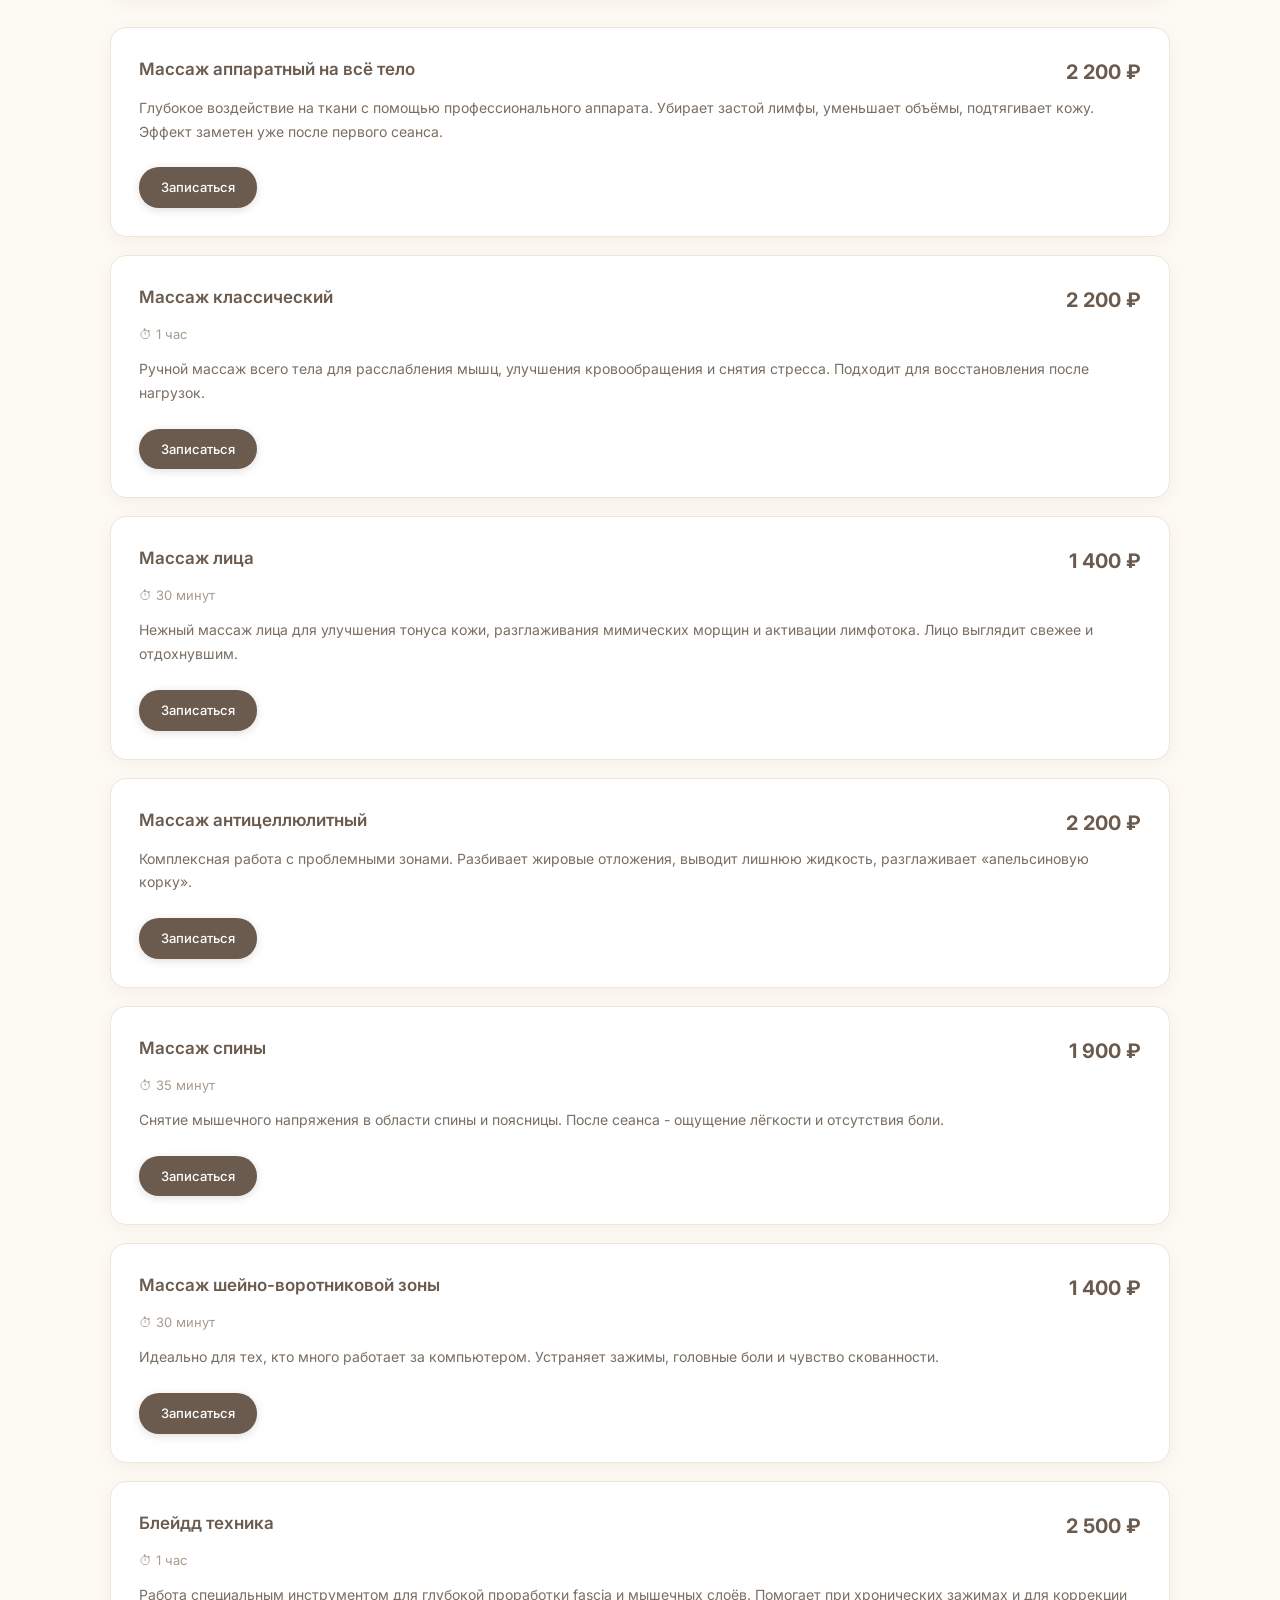
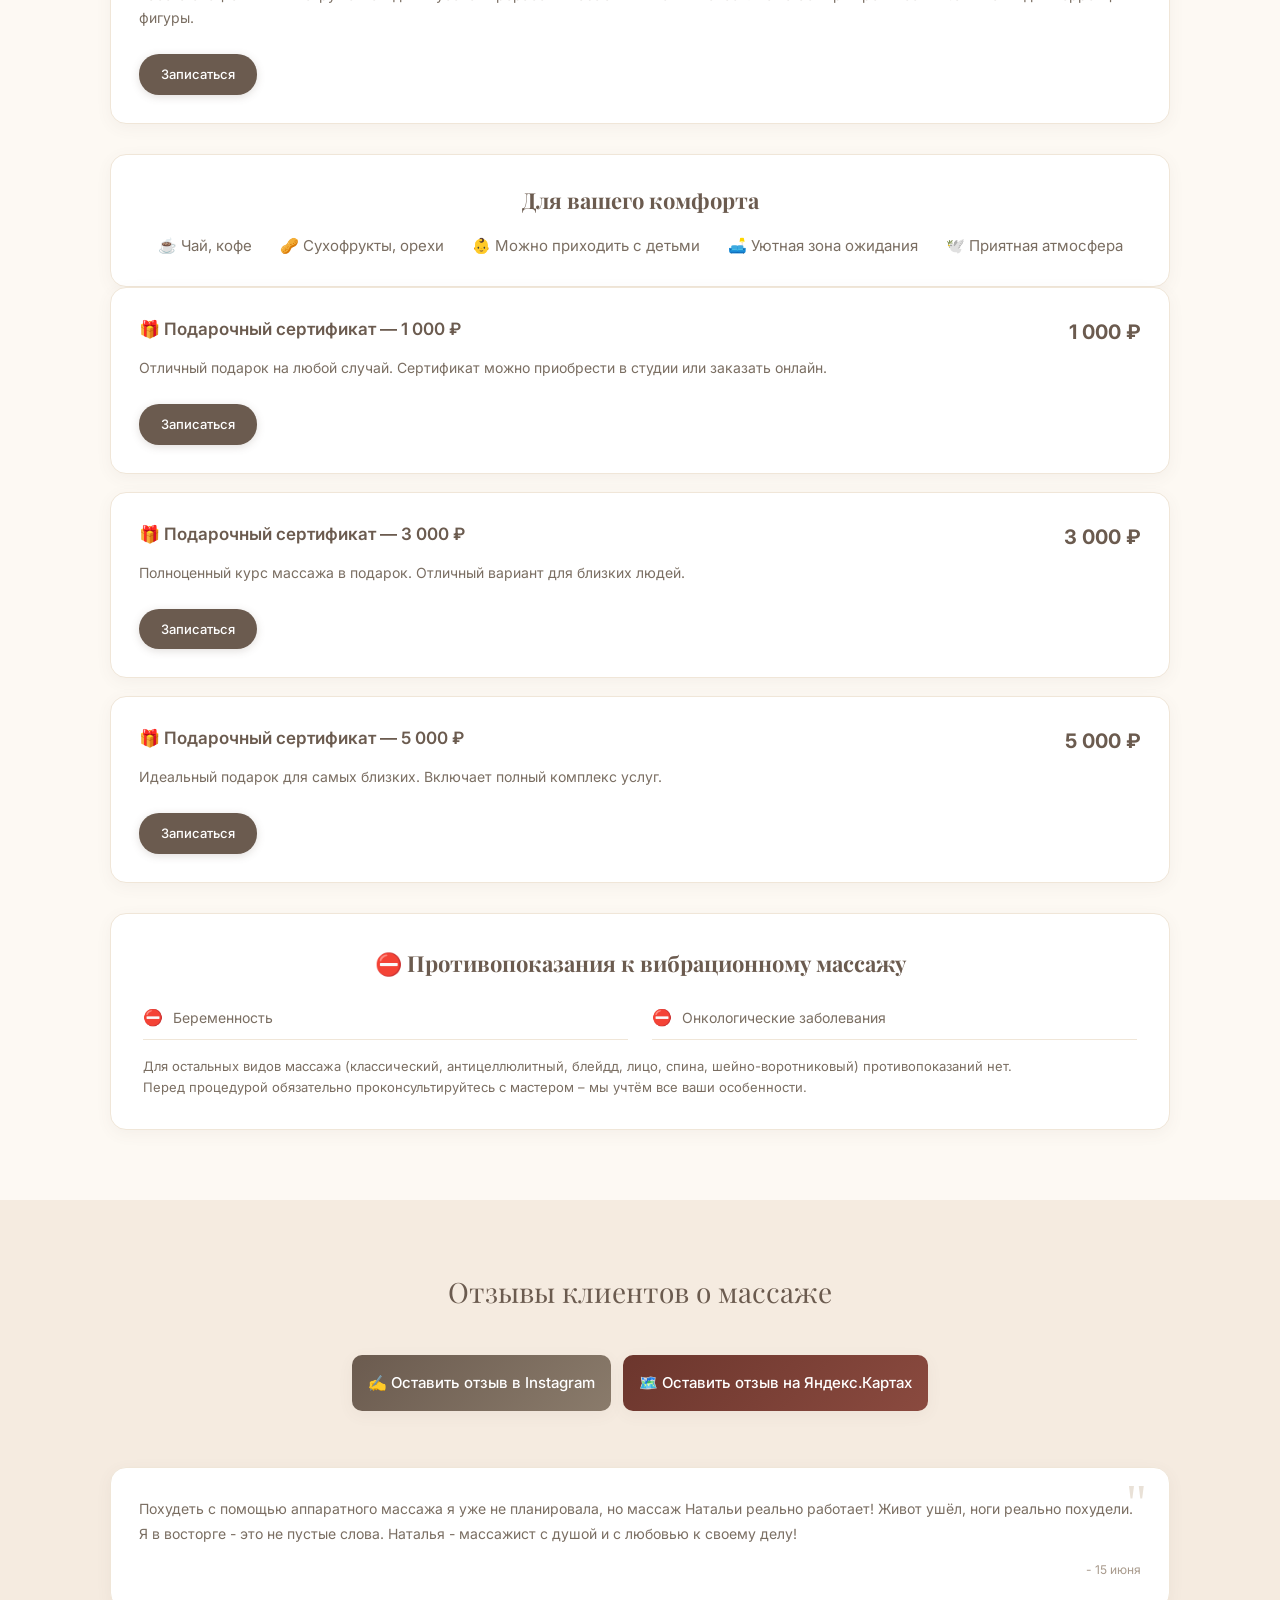
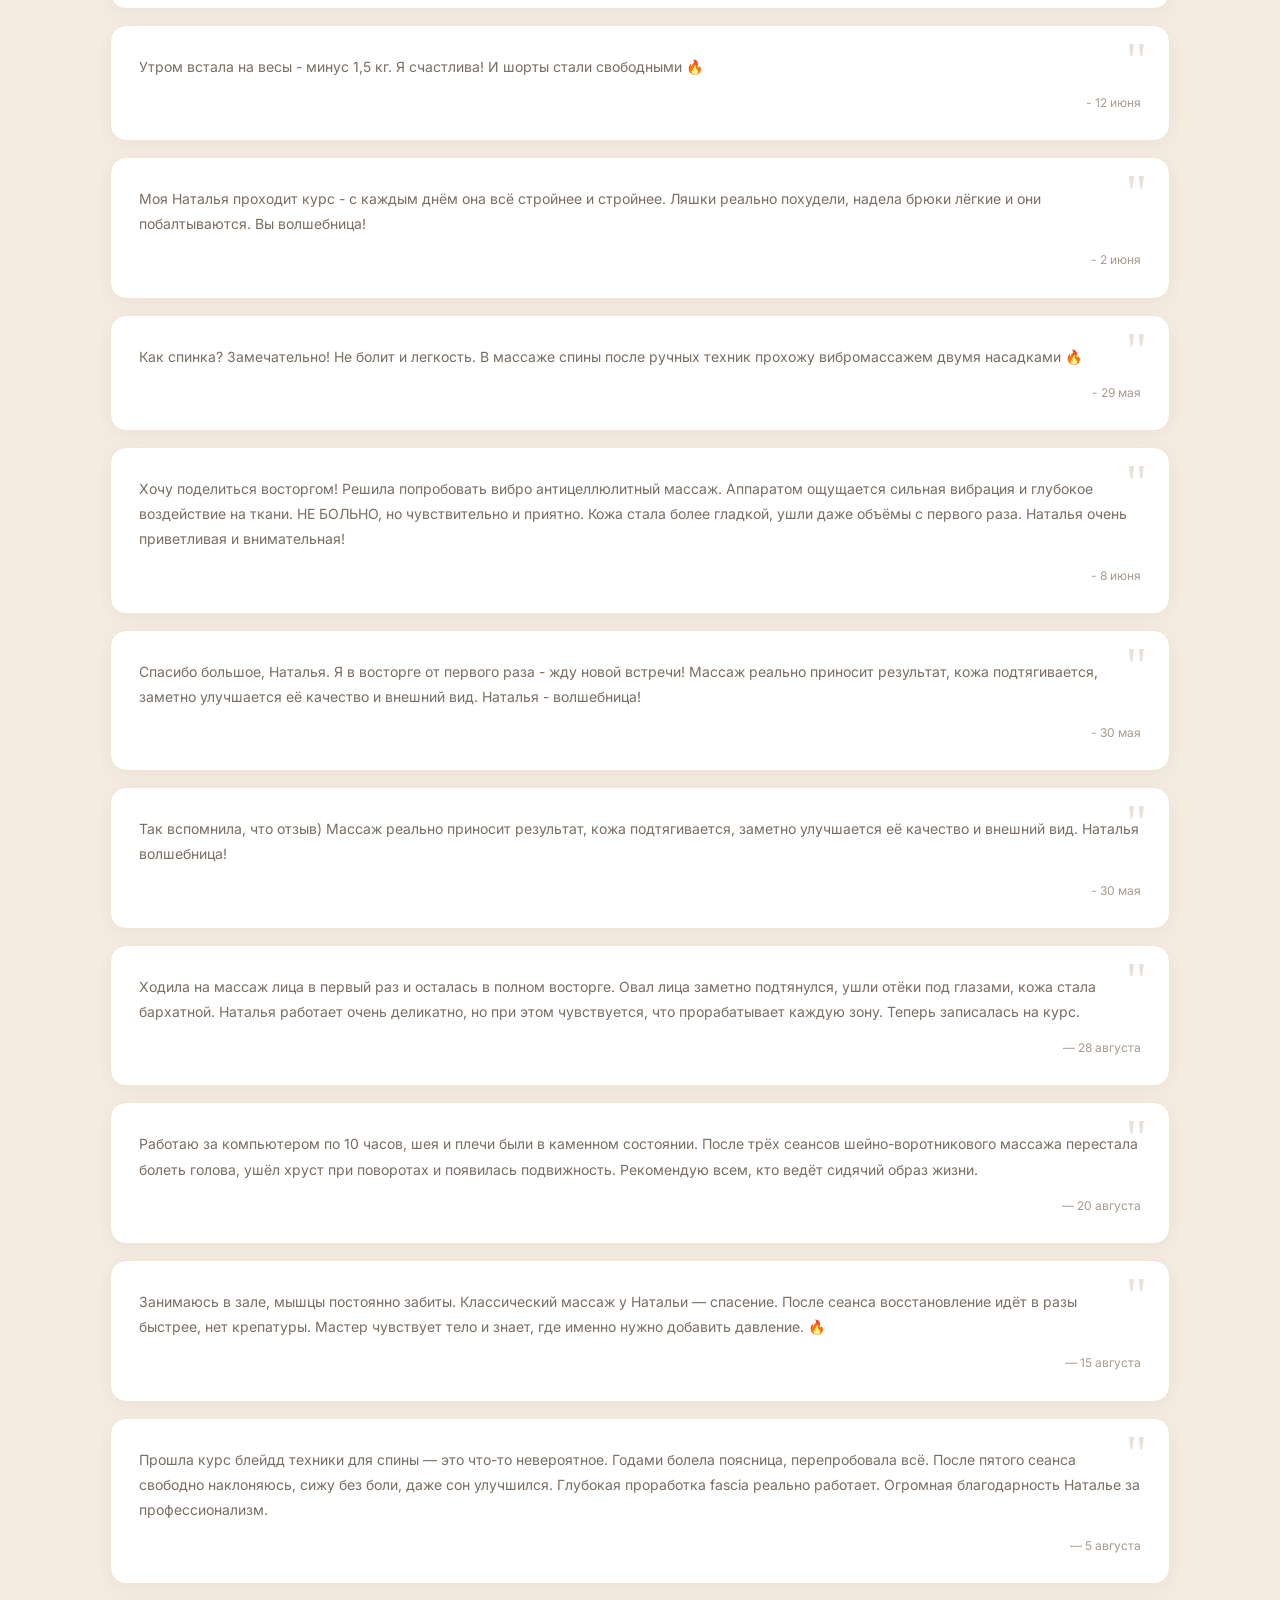
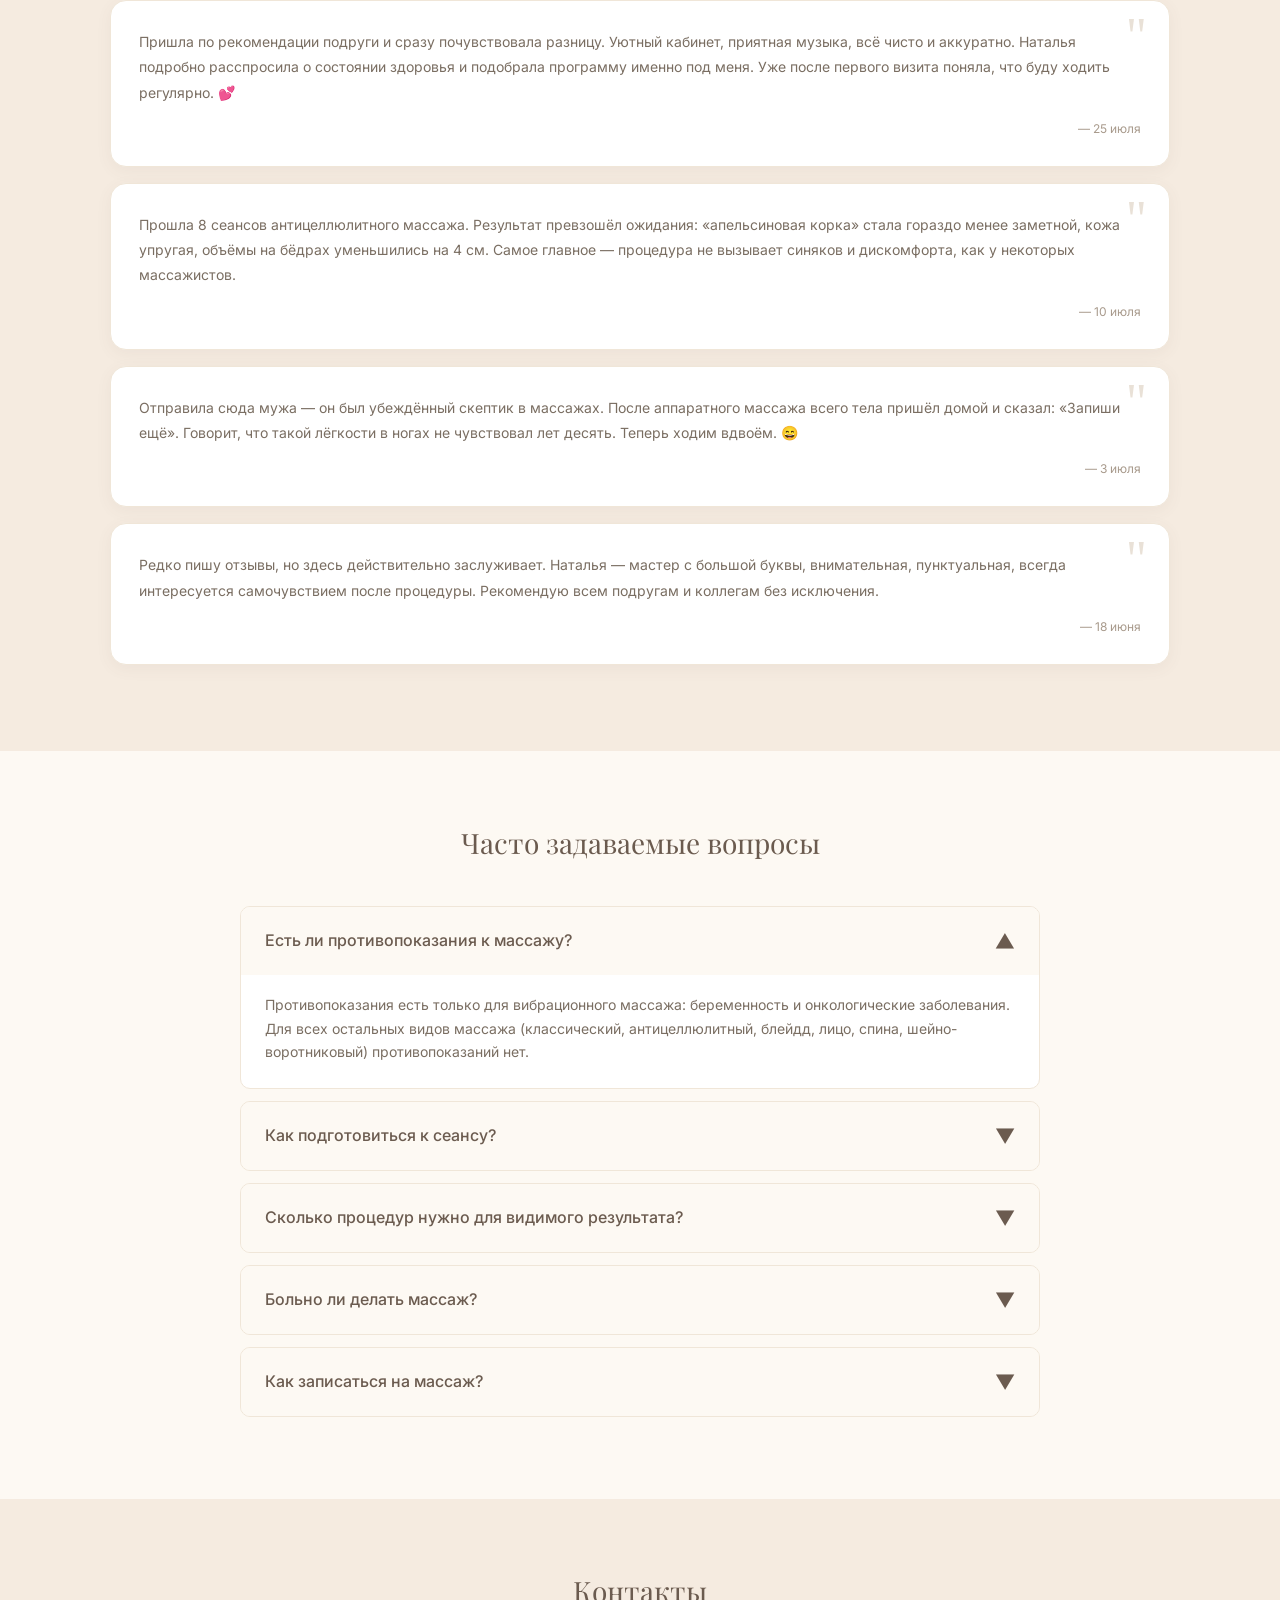
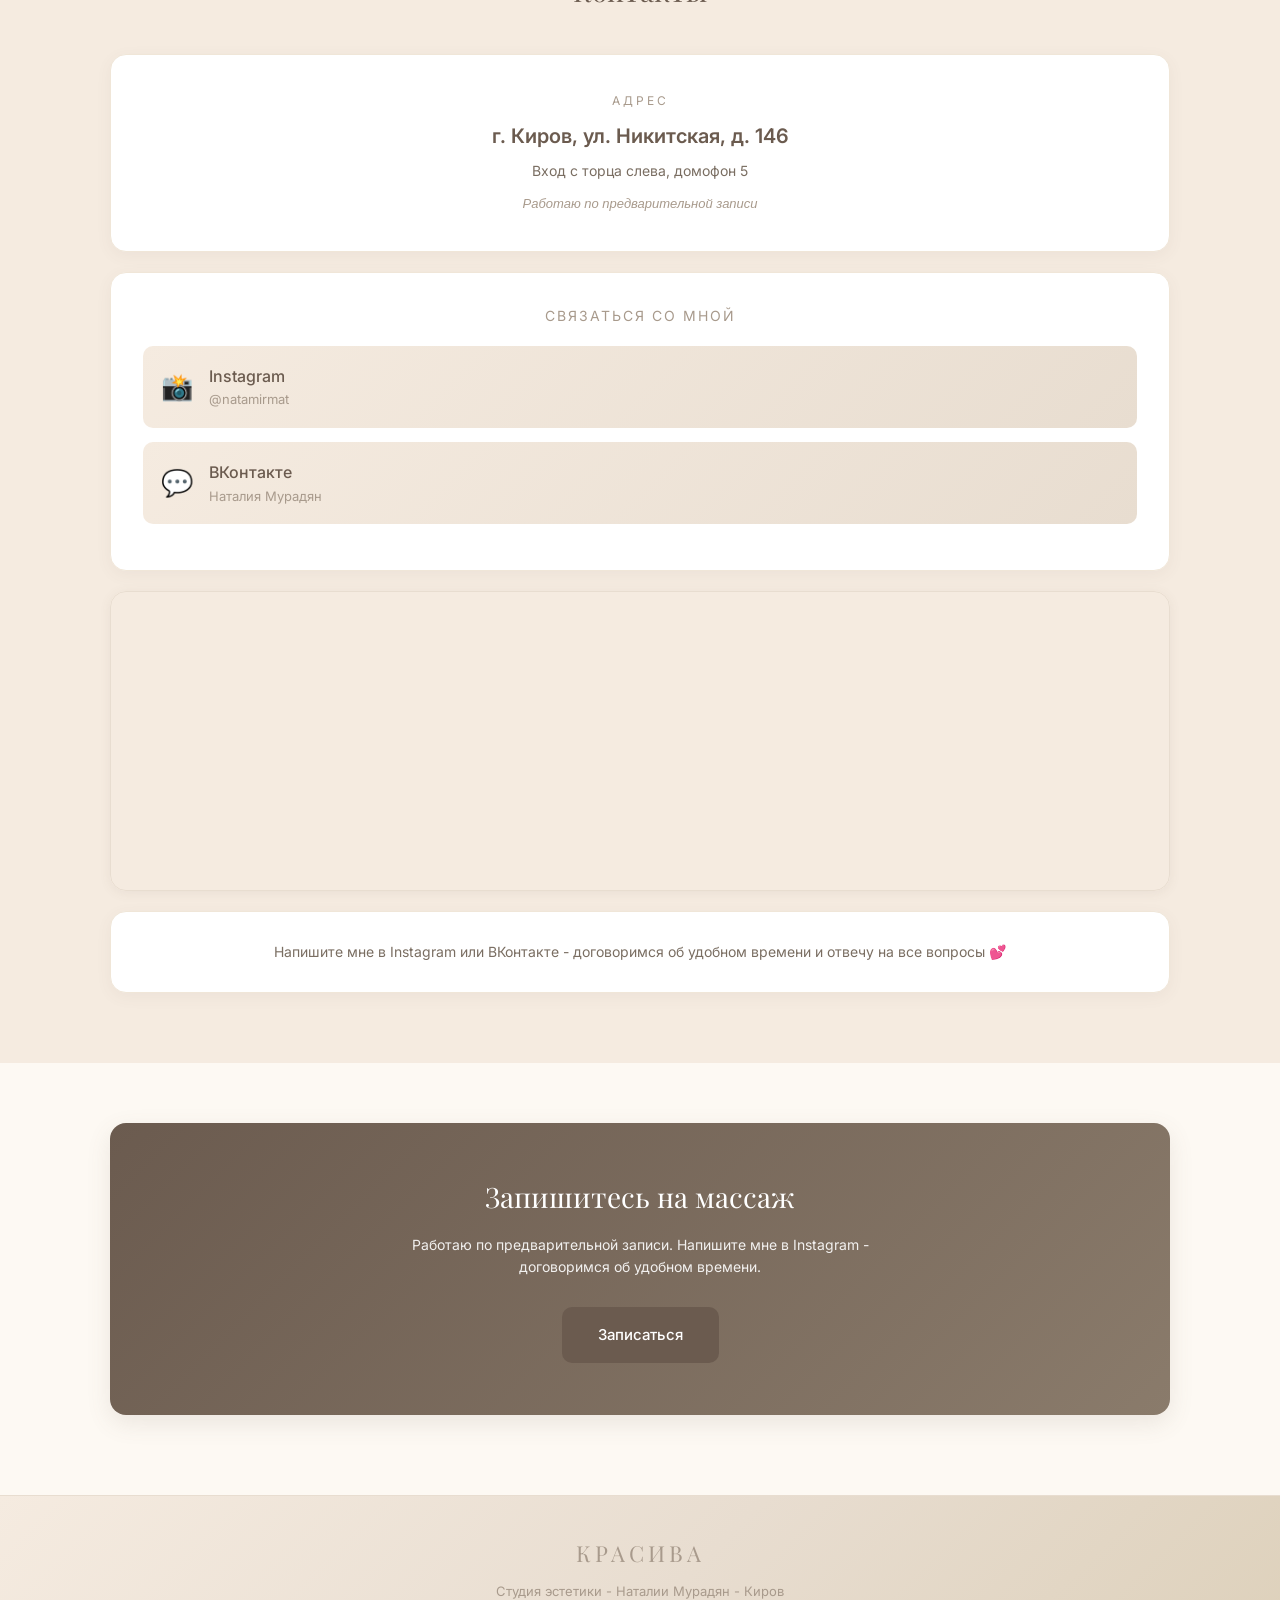
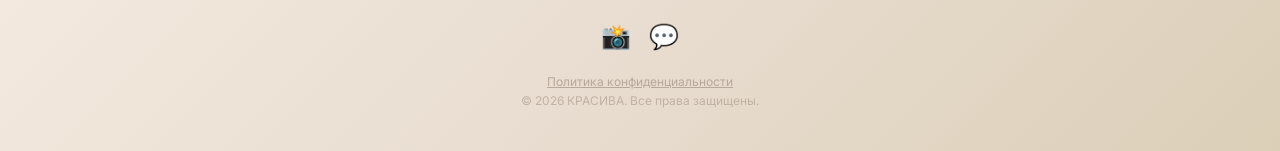
==== commit 528cafdd: "Update index.html" ====
--- a/index.html
+++ b/index.html
@@ -15,18 +15,21 @@
     <meta name="viewport" content="width=device-width, initial-scale=1.0">
     <meta name="google-site-verification" content="gh38SbBCcaE_0oU8Dg4fRVbWcby95Mk8EBPlHCIIh0I" />
     
+    <!-- SEO -->
     <meta name="description" content="Студия эстетики КРАСИВА в Кирове. Профессиональный массаж: аппаратный, классический, антицеллюлитный, блейдд техника. Мастер Наталия Мурадян. Запись через Instagram.">
     <meta name="keywords" content="массаж киров, аппаратный массаж киров, антицеллюлитный массаж, массаж спины, массаж лица, студия эстетики киров, блейдд техника, лимфодренаж">
     <meta name="author" content="Наталия Мурадян">
     <meta name="robots" content="index, follow">
     <link rel="canonical" href="https://krasiva-kirov.ru/">
     
+    <!-- Open Graph -->
     <meta property="og:title" content="КРАСИВА - Студия эстетики | Массаж в Кирове">
     <meta property="og:description" content="Профессиональный массаж в Кирове. Аппаратный, классический, антицеллюлитный массаж и техника блейдд. Запись через Instagram.">
     <meta property="og:type" content="website">
     <meta property="og:url" content="https://krasiva-kirov.ru/">
     <meta property="og:image" content="https://krasiva-kirov.ru/natalya-portrait.jpg">
     
+    <!-- Twitter Card -->
     <meta name="twitter:card" content="summary_large_image">
     <meta name="twitter:title" content="КРАСИВА - Студия эстетики | Массаж в Кирове">
     <meta name="twitter:description" content="Профессиональный массаж в Кирове. Запись через Instagram.">
@@ -40,17 +43,247 @@
     <link rel="preconnect" href="https://fonts.gstatic.com" crossorigin>
     <link href="https://fonts.googleapis.com/css2?family=Playfair+Display:wght@400;500;600&family=Inter:wght@300;400;500;600&display=swap" rel="stylesheet">
     
-    <link rel="stylesheet" href="style.css?v=12">
-
+    <link rel="stylesheet" href="style.css?v=13">
+
+    <!-- Schema.org WebSite -->
     <script type="application/ld+json">
     {
       "@context": "https://schema.org",
       "@type": "WebSite",
       "name": "КРАСИВА - Студия эстетики",
-      "url": "https://krasiva-kirov.ru/"
+      "url": "https://krasiva-kirov.ru/",
+      "potentialAction": {
+        "@type": "SearchAction",
+        "target": "https://krasiva-kirov.ru/?q={search_term_string}",
+        "query-input": "required name=search_term_string"
+      }
     }
     </script>
 
+    <!-- Schema.org Breadcrumbs -->
+    <script type="application/ld+json">
+    {
+      "@context": "https://schema.org",
+      "@type": "BreadcrumbList",
+      "itemListElement": [{
+        "@type": "ListItem",
+        "position": 1,
+        "name": "Главная",
+        "item": "https://krasiva-kirov.ru/"
+      }]
+    }
+    </script>
+
+    <!-- Schema.org FAQPage -->
+    <script type="application/ld+json">
+    {
+      "@context": "https://schema.org",
+      "@type": "FAQPage",
+      "mainEntity": [
+        {
+          "@type": "Question",
+          "name": "Как записаться на массаж в Кирове?",
+          "acceptedAnswer": {
+            "@type": "Answer",
+            "text": "Записаться можно через Instagram @natamirmat или ВКонтакте. Работаю по предварительной записи по адресу: г. Киров, ул. Никитская, д. 146."
+          }
+        },
+        {
+          "@type": "Question",
+          "name": "Сколько стоит аппаратный массаж?",
+          "acceptedAnswer": {
+            "@type": "Answer",
+            "text": "Аппаратный массаж на всё тело стоит 2 200 ₽. При оплате курса из 11 сеансов — 16 000 ₽ (1 сеанс в подарок)."
+          }
+        },
+        {
+          "@type": "Question",
+          "name": "Есть ли противопоказания к массажу?",
+          "acceptedAnswer": {
+            "@type": "Answer",
+            "text": "Да, существуют противопоказания: острые воспалительные процессы, онкология, тромбоз, беременность в некоторых сроках. Перед первым сеансом мастер проведёт консультацию."
+          }
+        },
+        {
+          "@type": "Question",
+          "name": "Что такое техника блейдд?",
+          "acceptedAnswer": {
+            "@type": "Answer",
+            "text": "Блейдд техника — это глубокая проработка fascia и мышечных слоёв специальным инструментом. Помогает при хронических зажимах и для коррекции фигуры. Стоимость — 2 500 ₽."
+          }
+        }
+      ]
+    }
+    </script>
+
+    <!-- Schema.org Services -->
+    <script type="application/ld+json">
+    {
+      "@context": "https://schema.org",
+      "@type": "ItemList",
+      "itemListElement": [
+        {
+          "@type": "ListItem",
+          "position": 1,
+          "item": {
+            "@type": "Service",
+            "name": "Аппаратный массаж на всё тело",
+            "description": "Глубокое воздействие на ткани с помощью профессионального аппарата. Убирает застой лимфы, уменьшает объёмы, подтягивает кожу.",
+            "provider": { "@type": "LocalBusiness", "name": "КРАСИВА - Студия эстетики" },
+            "areaServed": { "@type": "City", "name": "Киров" },
+            "offers": { "@type": "Offer", "price": "2200", "priceCurrency": "RUB" }
+          }
+        },
+        {
+          "@type": "ListItem",
+          "position": 2,
+          "item": {
+            "@type": "Service",
+            "name": "Классический массаж",
+            "description": "Ручной массаж всего тела для расслабления мышц, улучшения кровообращения и снятия стресса.",
+            "provider": { "@type": "LocalBusiness", "name": "КРАСИВА - Студия эстетики" },
+            "areaServed": { "@type": "City", "name": "Киров" },
+            "offers": { "@type": "Offer", "price": "2200", "priceCurrency": "RUB" }
+          }
+        },
+        {
+          "@type": "ListItem",
+          "position": 3,
+          "item": {
+            "@type": "Service",
+            "name": "Антицеллюлитный массаж",
+            "description": "Комплексная работа с проблемными зонами. Разбивает жировые отложения, выводит лишнюю жидкость, разглаживает «апельсиновую корку».",
+            "provider": { "@type": "LocalBusiness", "name": "КРАСИВА - Студия эстетики" },
+            "areaServed": { "@type": "City", "name": "Киров" },
+            "offers": { "@type": "Offer", "price": "2200", "priceCurrency": "RUB" }
+          }
+        },
+        {
+          "@type": "ListItem",
+          "position": 4,
+          "item": {
+            "@type": "Service",
+            "name": "Блейдд техника",
+            "description": "Работа специальным инструментом для глубокой проработки fascia и мышечных слоёв.",
+            "provider": { "@type": "LocalBusiness", "name": "КРАСИВА - Студия эстетики" },
+            "areaServed": { "@type": "City", "name": "Киров" },
+            "offers": { "@type": "Offer", "price": "2500", "priceCurrency": "RUB" }
+          }
+        }
+      ]
+    }
+    </script>
+
+    <!-- Schema.org LocalBusiness + Reviews -->
+    <script type="application/ld+json">
+    {
+      "@context": "https://schema.org",
+      "@type": "LocalBusiness",
+      "name": "КРАСИВА - Студия эстетики",
+      "description": "Профессиональный массаж в Кирове. Аппаратный, классический, антицеллюлитный массаж и техника блейдд.",
+      "url": "https://krasiva-kirov.ru/",
+      "image": "https://krasiva-kirov.ru/natalya-portrait.jpg",
+      "address": {
+        "@type": "PostalAddress",
+        "streetAddress": "ул. Никитская, д. 146, вход с торца слева, домофон 5",
+        "addressLocality": "Киров",
+        "addressCountry": "RU"
+      },
+      "priceRange": "1400-2500 RUB",
+      "openingHours": "Mo-Su 09:00-21:00",
+      "aggregateRating": {
+        "@type": "AggregateRating",
+        "ratingValue": "5",
+        "reviewCount": "15",
+        "bestRating": "5"
+      },
+      "review": [
+        {
+          "@type": "Review",
+          "author": { "@type": "Person", "name": "Клиент" },
+          "reviewBody": "Похудеть с помощью аппаратного массажа я уже не планировала, но массаж Натальи реально работает! Живот ушёл, ноги реально похудели.",
+          "reviewRating": { "@type": "Rating", "ratingValue": "5", "bestRating": "5" },
+          "datePublished": "2026-06-15"
+        },
+        {
+          "@type": "Review",
+          "author": { "@type": "Person", "name": "Клиент" },
+          "reviewBody": "Утром встала на весы — минус 1,5 кг. Я счастлива! И шорты стали свободными.",
+          "reviewRating": { "@type": "Rating", "ratingValue": "5", "bestRating": "5" },
+          "datePublished": "2026-06-12"
+        },
+        {
+          "@type": "Review",
+          "author": { "@type": "Person", "name": "Клиент" },
+          "reviewBody": "Массаж реально приносит результат, кожа подтягивается, заметно улучшается её качество и внешний вид. Наталья волшебница!",
+          "reviewRating": { "@type": "Rating", "ratingValue": "5", "bestRating": "5" },
+          "datePublished": "2026-05-30"
+        },
+        {
+          "@type": "Review",
+          "author": { "@type": "Person", "name": "Клиент" },
+          "reviewBody": "Ходила на массаж лица в первый раз. Овал лица заметно подтянулся, ушли отёки под глазами, кожа стала бархатной. Теперь записалась на курс.",
+          "reviewRating": { "@type": "Rating", "ratingValue": "5", "bestRating": "5" },
+          "datePublished": "2026-08-28"
+        },
+        {
+          "@type": "Review",
+          "author": { "@type": "Person", "name": "Клиент" },
+          "reviewBody": "После трёх сеансов шейно-воротникового массажа перестала болеть голова, ушёл хруст при поворотах. Рекомендую всем сидячим работникам.",
+          "reviewRating": { "@type": "Rating", "ratingValue": "5", "bestRating": "5" },
+          "datePublished": "2026-08-20"
+        },
+        {
+          "@type": "Review",
+          "author": { "@type": "Person", "name": "Клиент" },
+          "reviewBody": "Занимаюсь в зале, мышцы постоянно забиты. Классический массаж у Натальи — спасение. Восстановление идёт в разы быстрее.",
+          "reviewRating": { "@type": "Rating", "ratingValue": "5", "bestRating": "5" },
+          "datePublished": "2026-08-15"
+        },
+        {
+          "@type": "Review",
+          "author": { "@type": "Person", "name": "Клиент" },
+          "reviewBody": "Прошла курс блейдд техники для спины. Годами болела поясница, после пятого сеанса свободно наклоняюсь. Глубокая проработка fascia реально работает.",
+          "reviewRating": { "@type": "Rating", "ratingValue": "5", "bestRating": "5" },
+          "datePublished": "2026-08-05"
+        },
+        {
+          "@type": "Review",
+          "author": { "@type": "Person", "name": "Клиент" },
+          "reviewBody": "Пришла по рекомендации подруги. Уютный кабинет, всё чисто. Наталья подробно расспросила о здоровье и подобрала программу под меня.",
+          "reviewRating": { "@type": "Rating", "ratingValue": "5", "bestRating": "5" },
+          "datePublished": "2026-07-25"
+        },
+        {
+          "@type": "Review",
+          "author": { "@type": "Person", "name": "Клиент" },
+          "reviewBody": "Прошла 8 сеансов антицеллюлитного массажа. Апельсиновая корка стала гораздо менее заметной, объёмы на бёдрах уменьшились на 4 см.",
+          "reviewRating": { "@type": "Rating", "ratingValue": "5", "bestRating": "5" },
+          "datePublished": "2026-07-10"
+        },
+        {
+          "@type": "Review",
+          "author": { "@type": "Person", "name": "Клиент" },
+          "reviewBody": "Отправила сюда мужа — скептик. После аппаратного массажа сказал: Запиши ещё. Говорит, такой лёгкости в ногах не чувствовал лет десять.",
+          "reviewRating": { "@type": "Rating", "ratingValue": "5", "bestRating": "5" },
+          "datePublished": "2026-07-03"
+        },
+        {
+          "@type": "Review",
+          "author": { "@type": "Person", "name": "Клиент" },
+          "reviewBody": "Редко пишу отзывы, но здесь заслуживает. Наталья — мастер с большой буквы, внимательная, пунктуальная. Рекомендую всем подругам.",
+          "reviewRating": { "@type": "Rating", "ratingValue": "5", "bestRating": "5" },
+          "datePublished": "2026-06-18"
+        }
+      ],
+      "sameAs": [
+        "https://www.instagram.com/natamirmat",
+        "https://vk.ru/id578712934"
+      ]
+    }
+    </script>
+    
+    <!-- Yandex.Metrika counter -->
     <script type="text/javascript">
         (function(m,e,t,r,i,k,a){
             m[i]=m[i]||function(){(m[i].a=m[i].a||[]).push(arguments)};
@@ -62,11 +295,12 @@
         ym(111903801, 'init', {ssr:true, webvisor:true, clickmap:true, ecommerce:"dataLayer", referrer: document.referrer, url: location.href, accurateTrackBounce:true, trackLinks:true});
     </script>
     <noscript><div><img src="https://mc.yandex.ru/watch/111903801" style="position:absolute; left:-9999px;" alt="" /></div></noscript>
-
+    <!-- /Yandex.Metrika counter -->
 <base target="_blank">
 </head>
 <body>
 
+    <!-- ШАПКА -->
     <header class="header" id="home">
         <div class="header-top">
             <div class="logo-subtitle">студия эстетики</div>
@@ -75,6 +309,7 @@
         </div>
     </header>
 
+    <!-- НАВИГАЦИЯ -->
     <nav class="navbar">
         <div class="nav-container">
             <a href="#home" class="nav-link active">Главная</a>
@@ -86,6 +321,7 @@
     </nav>
 
     <main>
+        <!-- ГЕРОЙ-БЛОК -->
         <section class="hero">
             <div class="hero-content">
                 <h2 class="hero-title">Профессиональный массаж в Кирове — студия КРАСИВА</h2>
@@ -100,10 +336,10 @@
             </div>
         </section>
 
+        <!-- О МАСТЕРЕ -->
         <section class="section about-section" id="about">
             <div class="container">
                 <h2 class="section-title">О мастере</h2>
-                
                 <div class="about-card">
                     <div class="about-photo">
                         <img src="natalya-portrait.jpg" alt="Наталия Мурадян - сертифицированный массажист" loading="lazy">
@@ -125,7 +361,7 @@
                     </div>
                 </div>
 
-                <!-- === ДОКУМЕНТЫ МАСТЕРА (с lightbox) === -->
+                <!-- ДОКУМЕНТЫ МАСТЕРА -->
                 <div class="about-docs">
                     <h3 class="docs-title">Подтверждение квалификации</h3>
                     <div class="docs-grid">
@@ -146,6 +382,7 @@
             </div>
         </section>
 
+        <!-- ПОЧЕМУ МЫ -->
         <section class="section features-section" id="features">
             <div class="container">
                 <h2 class="section-title">Почему выбирают нас</h2>
@@ -174,12 +411,13 @@
             </div>
         </section>
 
+        <!-- ВИДЕО СТУДИИ -->
         <section class="section gallery-section" id="gallery">
             <div class="container">
                 <h2 class="section-title">Наша студия</h2>
                 <div class="gallery-grid video-grid">
                     <div class="gallery-item">
-                        <video autoplay muted loop playsinline preload="metadata" poster="natalya-portrait.jpg" aria-label="Видео процесса массажа в студии КРАСИВА">
+                        <video autoplay muted loop playsinline preload="metadata" poster="natalya-portrait.jpg" aria-label="Видео процесса массажа في студии КРАСИВА">
                             <source src="massage-demo.mp4" type="video/mp4">
                         </video>
                     </div>
@@ -192,22 +430,27 @@
             </div>
         </section>
 
+        <!-- УСЛУГИ -->
         <section class="section services-section" id="services">
             <div class="container">
                 <h2 class="section-title">Услуги и цены на массаж в Кирове</h2>
                 
+                <!-- Акция -->
                 <div class="promo-banner">
                     <div class="promo-banner-sub">🎁 Акция месяца</div>
                     <div class="promo-banner-title">При оплате курса - 1 сеанс в подарок!</div>
                     <div class="promo-banner-price">11 сеансов за 16 000 ₽</div>
                 </div>
 
+                <!-- Список услуг -->
                 <div class="service-card">
                     <div class="service-header">
                         <div class="service-name">Массаж аппаратный на всё тело</div>
                         <div class="service-price">2 200 ₽</div>
                     </div>
-                    <div class="service-desc">Глубокое воздействие на ткани с помощью профессионального аппарата. Убирает застой лимфы, уменьшает объёмы, подтягивает кожу. Эффект заметен уже после первого сеанса.</div>
+                    <div class="service-desc">
+                        Глубокое воздействие на ткани с помощью профессионального аппарата. Убирает застой лимфы, уменьшает объёмы, подтягивает кожу. Эффект заметен уже после первого сеанса.
+                    </div>
                     <a href="#" class="btn btn-small js-open-modal" data-service="Аппаратный массаж">Записаться</a>
                 </div>
 
@@ -217,7 +460,9 @@
                         <div class="service-price">2 200 ₽</div>
                     </div>
                     <div class="service-time">⏱ 1 час</div>
-                    <div class="service-desc">Ручной массаж всего тела для расслабления мышц, улучшения кровообращения и снятия стресса. Подходит для восстановления после нагрузок.</div>
+                    <div class="service-desc">
+                        Ручной массаж всего тела для расслабления мышц, улучшения кровообращения и снятия стресса. Подходит для восстановления после нагрузок.
+                    </div>
                     <a href="#" class="btn btn-small js-open-modal" data-service="Классический массаж">Записаться</a>
                 </div>
 
@@ -227,7 +472,9 @@
                         <div class="service-price">1 400 ₽</div>
                     </div>
                     <div class="service-time">⏱ 30 минут</div>
-                    <div class="service-desc">Нежный массаж лица для улучшения тонуса кожи, разглаживания мимических морщин и активации лимфотока. Лицо выглядит свежее и отдохнувшим.</div>
+                    <div class="service-desc">
+                        Нежный массаж лица для улучшения тонуса кожи, разглаживания мимических морщин и активации лимфотока. Лицо выглядит свежее и отдохнувшим.
+                    </div>
                     <a href="#" class="btn btn-small js-open-modal" data-service="Массаж лица">Записаться</a>
                 </div>
 
@@ -236,7 +483,9 @@
                         <div class="service-name">Массаж антицеллюлитный</div>
                         <div class="service-price">2 200 ₽</div>
                     </div>
-                    <div class="service-desc">Комплексная работа с проблемными зонами. Разбивает жировые отложения, выводит лишнюю жидкость, разглаживает «апельсиновую корку».</div>
+                    <div class="service-desc">
+                        Комплексная работа с проблемными зонами. Разбивает жировые отложения, выводит лишнюю жидкость, разглаживает «апельсиновую корку».
+                    </div>
                     <a href="#" class="btn btn-small js-open-modal" data-service="Антицеллюлитный массаж">Записаться</a>
                 </div>
 
@@ -246,7 +495,9 @@
                         <div class="service-price">1 900 ₽</div>
                     </div>
                     <div class="service-time">⏱ 35 минут</div>
-                    <div class="service-desc">Снятие мышечного напряжения в области спины и поясницы. После сеанса - ощущение лёгкости и отсутствия боли.</div>
+                    <div class="service-desc">
+                        Снятие мышечного напряжения в области спины и поясницы. После сеанса - ощущение лёгкости и отсутствия боли.
+                    </div>
                     <a href="#" class="btn btn-small js-open-modal" data-service="Массаж спины">Записаться</a>
                 </div>
 
@@ -256,7 +507,9 @@
                         <div class="service-price">1 400 ₽</div>
                     </div>
                     <div class="service-time">⏱ 30 минут</div>
-                    <div class="service-desc">Идеально для тех, кто много работает за компьютером. Устраняет зажимы, головные боли и чувство скованности.</div>
+                    <div class="service-desc">
+                        Идеально для тех, кто много работает за компьютером. Устраняет зажимы, головные боли и чувство скованности.
+                    </div>
                     <a href="#" class="btn btn-small js-open-modal" data-service="Шейно-воротниковый">Записаться</a>
                 </div>
 
@@ -266,100 +519,243 @@
                         <div class="service-price">2 500 ₽</div>
                     </div>
                     <div class="service-time">⏱ 1 час</div>
-                    <div class="service-desc">Работа специальным инструментом для глубокой проработки fascia и мышечных слоёв. Помогает при хронических зажимах и для коррекции фигуры.</div>
+                    <div class="service-desc">
+                        Работа специальным инструментом для глубокой проработки fascia и мышечных слоёв. Помогает при хронических зажимах и для коррекции фигуры.
+                    </div>
                     <a href="#" class="btn btn-small js-open-modal" data-service="Блейдд техника">Записаться</a>
                 </div>
+
+                <!-- === УДОБСТВА В СТУДИИ === -->
+                <div class="amenities">
+                    <h3>Для вашего комфорта</h3>
+                    <ul class="amenities-list">
+                        <li>☕ Чай, кофе</li>
+                        <li>🥜 Сухофрукты, орехи</li>
+                        <li>👶 Можно приходить с детьми</li>
+                        <li>🛋️ Уютная зона ожидания</li>
+                        <li>🕊️ Приятная атмосфера</li>
+                    </ul>
+                </div>
+
+                <!-- === ПОДАРОЧНЫЕ СЕРТИФИКАТЫ (теперь как обычная услуга, без фото) === -->
+                <div class="service-card">
+                    <div class="service-header">
+                        <div class="service-name">🎁 Подарочный сертификат — 1 000 ₽</div>
+                        <div class="service-price">1 000 ₽</div>
+                    </div>
+                    <div class="service-desc">
+                        Отличный подарок на любой случай. Сертификат можно приобрести в студии или заказать онлайн.
+                    </div>
+                    <a href="#" class="btn btn-small js-open-modal" data-service="Подарочный сертификат 1000 ₽">Записаться</a>
+                </div>
+
+                <div class="service-card">
+                    <div class="service-header">
+                        <div class="service-name">🎁 Подарочный сертификат — 3 000 ₽</div>
+                        <div class="service-price">3 000 ₽</div>
+                    </div>
+                    <div class="service-desc">
+                        Полноценный курс массажа в подарок. Отличный вариант для близких людей.
+                    </div>
+                    <a href="#" class="btn btn-small js-open-modal" data-service="Подарочный сертификат 3000 ₽">Записаться</a>
+                </div>
+
+                <div class="service-card">
+                    <div class="service-header">
+                        <div class="service-name">🎁 Подарочный сертификат — 5 000 ₽</div>
+                        <div class="service-price">5 000 ₽</div>
+                    </div>
+                    <div class="service-desc">
+                        Идеальный подарок для самых близких. Включает полный комплекс услуг.
+                    </div>
+                    <a href="#" class="btn btn-small js-open-modal" data-service="Подарочный сертификат 5000 ₽">Записаться</a>
+                </div>
+
+                <!-- === ПРОТИВОПОКАЗАНИЯ === -->
+                <div class="contraindications">
+                    <h3>⛔ Противопоказания к вибрационному массажу</h3>
+                    <ul>
+                        <li>Беременность</li>
+                        <li>Онкологические заболевания</li>
+                    </ul>
+                    <p style="margin-top: 16px; font-size: 13px; color: var(--color-text-muted);">
+                        Для остальных видов массажа (классический, антицеллюлитный, блейдд, лицо, спина, шейно-воротниковый) противопоказаний нет.<br>
+                        Перед процедурой обязательно проконсультируйтесь с мастером – мы учтём все ваши особенности.
+                    </p>
+                </div>
+
             </div>
         </section>
 
+        <!-- ОТЗЫВЫ -->
         <section class="section reviews-section" id="reviews">
             <div class="container">
                 <h2 class="section-title">Отзывы клиентов о массаже</h2>
                 
+                <!-- Кнопки -->
                 <div class="review-buttons">
-                    <a href="https://www.instagram.com/natamirmat" target="_blank" rel="noopener noreferrer" class="review-btn">✍️ Оставить отзыв в Instagram</a>
-                    <a href="https://yandex.ru/maps/org/krasiva/133185545034?si=py49vbf8kgh35bvyn9uby3wkgm" target="_blank" rel="noopener noreferrer" class="review-btn review-btn-yandex">🗺️ Оставить отзыв на Яндекс.Картах</a>
-                </div>
-
-                <!-- Отзывы (все 15 штук, я оставлю пару для примера, но ты их уже добавила) -->
-                <div class="review-card">
-                    <div class="review-quote">"</div>
-                    <p class="review-text">Похудеть с помощью аппаратного массажа я уже не планировала, но массаж Натальи реально работает! Живот ушёл, ноги реально похудели. Я в восторге - это не пустые слова. Наталья - массажист с душой и с любовью к своему делу!</p>
+                    <a href="https://www.instagram.com/natamirmat" target="_blank" rel="noopener noreferrer" class="review-btn">
+                        ✍️ Оставить отзыв в Instagram
+                    </a>
+                    <a href="https://yandex.ru/maps/org/krasiva/133185545034?si=py49vbf8kgh35bvyn9uby3wkgm" target="_blank" rel="noopener noreferrer" class="review-btn review-btn-yandex">
+                        🗺️ Оставить отзыв на Яндекс.Картах
+                    </a>
+                </div>
+
+                <div class="review-card">
+                    <div class="review-quote">"</div>
+                    <p class="review-text">
+                        Похудеть с помощью аппаратного массажа я уже не планировала, но массаж Натальи реально работает! 
+                        Живот ушёл, ноги реально похудели. Я в восторге - это не пустые слова. 
+                        Наталья - массажист с душой и с любовью к своему делу!
+                    </p>
                     <div class="review-date">- 15 июня</div>
                 </div>
-                <div class="review-card">
-                    <div class="review-quote">"</div>
-                    <p class="review-text">Утром встала на весы - минус 1,5 кг. Я счастлива! И шорты стали свободными 🔥</p>
+
+                <div class="review-card">
+                    <div class="review-quote">"</div>
+                    <p class="review-text">
+                        Утром встала на весы - минус 1,5 кг. Я счастлива! И шорты стали свободными 🔥
+                    </p>
                     <div class="review-date">- 12 июня</div>
                 </div>
-                <div class="review-card">
-                    <div class="review-quote">"</div>
-                    <p class="review-text">Моя Наталья проходит курс - с каждым днём она всё стройнее и стройнее. Ляшки реально похудели, надела брюки лёгкие и они побалтываются. Вы волшебница!</p>
+
+                <div class="review-card">
+                    <div class="review-quote">"</div>
+                    <p class="review-text">
+                        Моя Наталья проходит курс - с каждым днём она всё стройнее и стройнее. 
+                        Ляшки реально похудели, надела брюки лёгкие и они побалтываются. Вы волшебница!
+                    </p>
                     <div class="review-date">- 2 июня</div>
                 </div>
-                <div class="review-card">
-                    <div class="review-quote">"</div>
-                    <p class="review-text">Как спинка? Замечательно! Не болит и легкость. В массаже спины после ручных техник прохожу вибромассажем двумя насадками 🔥</p>
+
+                <div class="review-card">
+                    <div class="review-quote">"</div>
+                    <p class="review-text">
+                        Как спинка? Замечательно! Не болит и легкость. 
+                        В массаже спины после ручных техник прохожу вибромассажем двумя насадками 🔥
+                    </p>
                     <div class="review-date">- 29 мая</div>
                 </div>
-                <div class="review-card">
-                    <div class="review-quote">"</div>
-                    <p class="review-text">Хочу поделиться восторгом! Решила попробовать вибро антицеллюлитный массаж. Аппаратом ощущается сильная вибрация и глубокое воздействие на ткани. НЕ БОЛЬНО, но чувствительно и приятно. Кожа стала более гладкой, ушли даже объёмы с первого раза. Наталья очень приветливая и внимательная!</p>
+
+                <div class="review-card">
+                    <div class="review-quote">"</div>
+                    <p class="review-text">
+                        Хочу поделиться восторгом! Решила попробовать вибро антицеллюлитный массаж. 
+                        Аппаратом ощущается сильная вибрация и глубокое воздействие на ткани. НЕ БОЛЬНО, 
+                        но чувствительно и приятно. Кожа стала более гладкой, ушли даже объёмы с первого раза. 
+                        Наталья очень приветливая и внимательная!
+                    </p>
                     <div class="review-date">- 8 июня</div>
                 </div>
-                <div class="review-card">
-                    <div class="review-quote">"</div>
-                    <p class="review-text">Спасибо большое, Наталья. Я в восторге от первого раза - жду новой встречи! Массаж реально приносит результат, кожа подтягивается, заметно улучшается её качество и внешний вид. Наталья - волшебница!</p>
+
+                <div class="review-card">
+                    <div class="review-quote">"</div>
+                    <p class="review-text">
+                        Спасибо большое, Наталья. Я в восторге от первого раза - жду новой встречи! 
+                        Массаж реально приносит результат, кожа подтягивается, заметно улучшается её качество и внешний вид. 
+                        Наталья - волшебница!
+                    </p>
                     <div class="review-date">- 30 мая</div>
                 </div>
-                <div class="review-card">
-                    <div class="review-quote">"</div>
-                    <p class="review-text">Так вспомнила, что отзыв) Массаж реально приносит результат, кожа подтягивается, заметно улучшается её качество и внешний вид. Наталья волшебница!</p>
+
+                <div class="review-card">
+                    <div class="review-quote">"</div>
+                    <p class="review-text">
+                        Так вспомнила, что отзыв) Массаж реально приносит результат, кожа подтягивается, 
+                        заметно улучшается её качество и внешний вид. Наталья волшебница!
+                    </p>
                     <div class="review-date">- 30 мая</div>
                 </div>
                 <div class="review-card">
                     <div class="review-quote">"</div>
-                    <p class="review-text">Ходила на массаж лица в первый раз и осталась в полном восторге. Овал лица заметно подтянулся, ушли отёки под глазами, кожа стала бархатной. Наталья работает очень деликатно, но при этом чувствуется, что прорабатывает каждую зону. Теперь записалась на курс.</p>
+                    <p class="review-text">
+                        Ходила на массаж лица в первый раз и осталась в полном восторге. 
+                        Овал лица заметно подтянулся, ушли отёки под глазами, кожа стала бархатной. 
+                        Наталья работает очень деликатно, но при этом чувствуется, что прорабатывает каждую зону. 
+                        Теперь записалась на курс.
+                    </p>
                     <div class="review-date">— 28 августа</div>
                 </div>
-                <div class="review-card">
-                    <div class="review-quote">"</div>
-                    <p class="review-text">Работаю за компьютером по 10 часов, шея и плечи были в каменном состоянии. После трёх сеансов шейно-воротникового массажа перестала болеть голова, ушёл хруст при поворотах и появилась подвижность. Рекомендую всем, кто ведёт сидячий образ жизни.</p>
+
+                <div class="review-card">
+                    <div class="review-quote">"</div>
+                    <p class="review-text">
+                        Работаю за компьютером по 10 часов, шея и плечи были в каменном состоянии. 
+                        После трёх сеансов шейно-воротникового массажа перестала болеть голова, 
+                        ушёл хруст при поворотах и появилась подвижность. Рекомендую всем, кто ведёт сидячий образ жизни.
+                    </p>
                     <div class="review-date">— 20 августа</div>
                 </div>
-                <div class="review-card">
-                    <div class="review-quote">"</div>
-                    <p class="review-text">Занимаюсь в зале, мышцы постоянно забиты. Классический массаж у Натальи — спасение. После сеанса восстановление идёт в разы быстрее, нет крепатуры. Мастер чувствует тело и знает, где именно нужно добавить давление. 🔥</p>
+
+                <div class="review-card">
+                    <div class="review-quote">"</div>
+                    <p class="review-text">
+                        Занимаюсь в зале, мышцы постоянно забиты. Классический массаж у Натальи — спасение. 
+                        После сеанса восстановление идёт в разы быстрее, нет крепатуры. 
+                        Мастер чувствует тело и знает, где именно нужно добавить давление. 🔥
+                    </p>
                     <div class="review-date">— 15 августа</div>
                 </div>
-                <div class="review-card">
-                    <div class="review-quote">"</div>
-                    <p class="review-text">Прошла курс блейдд техники для спины — это что-то невероятное. Годами болела поясница, перепробовала всё. После пятого сеанса свободно наклоняюсь, сижу без боли, даже сон улучшился. Глубокая проработка fascia реально работает. Огромная благодарность Наталье за профессионализм.</p>
+
+                <div class="review-card">
+                    <div class="review-quote">"</div>
+                    <p class="review-text">
+                        Прошла курс блейдд техники для спины — это что-то невероятное. 
+                        Годами болела поясница, перепробовала всё. После пятого сеанса свободно наклоняюсь, 
+                        сижу без боли, даже сон улучшился. Глубокая проработка fascia реально работает. 
+                        Огромная благодарность Наталье за профессионализм.
+                    </p>
                     <div class="review-date">— 5 августа</div>
                 </div>
-                <div class="review-card">
-                    <div class="review-quote">"</div>
-                    <p class="review-text">Пришла по рекомендации подруги и сразу почувствовала разницу. Уютный кабинет, приятная музыка, всё чисто и аккуратно. Наталья подробно расспросила о состоянии здоровья и подобрала программу именно под меня. Уже после первого визита поняла, что буду ходить регулярно. 💕</p>
+
+                <div class="review-card">
+                    <div class="review-quote">"</div>
+                    <p class="review-text">
+                        Пришла по рекомендации подруги и сразу почувствовала разницу. 
+                        Уютный кабинет, приятная музыка, всё чисто и аккуратно. 
+                        Наталья подробно расспросила о состоянии здоровья и подобрала программу именно под меня. 
+                        Уже после первого визита поняла, что буду ходить регулярно. 💕
+                    </p>
                     <div class="review-date">— 25 июля</div>
                 </div>
-                <div class="review-card">
-                    <div class="review-quote">"</div>
-                    <p class="review-text">Прошла 8 сеансов антицеллюлитного массажа. Результат превзошёл ожидания: «апельсиновая корка» стала гораздо менее заметной, кожа упругая, объёмы на бёдрах уменьшились на 4 см. Самое главное — процедура не вызывает синяков и дискомфорта, как у некоторых массажистов.</p>
+
+                <div class="review-card">
+                    <div class="review-quote">"</div>
+                    <p class="review-text">
+                        Прошла 8 сеансов антицеллюлитного массажа. Результат превзошёл ожидания: 
+                        «апельсиновая корка» стала гораздо менее заметной, кожа упругая, 
+                        объёмы на бёдрах уменьшились на 4 см. Самое главное — процедура не вызывает синяков 
+                        и дискомфорта, как у некоторых массажистов.
+                    </p>
                     <div class="review-date">— 10 июля</div>
                 </div>
-                <div class="review-card">
-                    <div class="review-quote">"</div>
-                    <p class="review-text">Отправила сюда мужа — он был убеждённый скептик в массажах. После аппаратного массажа всего тела пришёл домой и сказал: «Запиши ещё». Говорит, что такой лёгкости в ногах не чувствовал лет десять. Теперь ходим вдвоём. 😄</p>
+
+                <div class="review-card">
+                    <div class="review-quote">"</div>
+                    <p class="review-text">
+                        Отправила сюда мужа — он был убеждённый скептик в массажах. 
+                        После аппаратного массажа всего тела пришёл домой и сказал: «Запиши ещё». 
+                        Говорит, что такой лёгкости в ногах не чувствовал лет десять. Теперь ходим вдвоём. 😄
+                    </p>
                     <div class="review-date">— 3 июля</div>
                 </div>
-                <div class="review-card">
-                    <div class="review-quote">"</div>
-                    <p class="review-text">Редко пишу отзывы, но здесь действительно заслуживает. Наталья — мастер с большой буквы, внимательная, пунктуальная, всегда интересуется самочувствием после процедуры. Рекомендую всем подругам и коллегам без исключения.</p>
+
+                <div class="review-card">
+                    <div class="review-quote">"</div>
+                    <p class="review-text">
+                        Редко пишу отзывы, но здесь действительно заслуживает. 
+                        Наталья — мастер с большой буквы, внимательная, пунктуальная, 
+                        всегда интересуется самочувствием после процедуры. 
+                        Рекомендую всем подругам и коллегам без исключения.
+                    </p>
                     <div class="review-date">— 18 июня</div>
                 </div>
+
             </div>
         </section>
 
+        <!-- FAQ -->
         <section class="section faq-section" id="faq">
             <div class="container">
                 <h2 class="section-title">Часто задаваемые вопросы</h2>
@@ -413,6 +809,7 @@
             </div>
         </section>
 
+        <!-- КОНТАКТЫ -->
         <section class="section contacts-section" id="contacts">
             <div class="container">
                 <h2 class="section-title">Контакты</h2>
@@ -426,26 +823,45 @@
 
                 <div class="social-card">
                     <div class="social-card-title">Связаться со мной</div>
+                    
                     <a href="https://www.instagram.com/natamirmat" target="_blank" rel="noopener noreferrer" class="social-link">
                         <div class="social-icon">📸</div>
-                        <div><div class="social-name">Instagram</div><div class="social-username">@natamirmat</div></div>
+                        <div>
+                            <div class="social-name">Instagram</div>
+                            <div class="social-username">@natamirmat</div>
+                        </div>
                     </a>
+                    
                     <a href="https://vk.ru/id578712934" target="_blank" rel="noopener noreferrer" class="social-link">
                         <div class="social-icon">💬</div>
-                        <div><div class="social-name">ВКонтакте</div><div class="social-username">Наталия Мурадян</div></div>
+                        <div>
+                            <div class="social-name">ВКонтакте</div>
+                            <div class="social-username">Наталия Мурадян</div>
+                        </div>
                     </a>
                 </div>
 
                 <div class="map-container">
-                    <iframe src="https://yandex.ru/map-widget/v1/?text=Киров%2C%20ул.%20Никитская%2C%20146&z=16" width="100%" height="300" frameborder="0" allowfullscreen="true" style="border-radius: 16px; border: 1px solid #e8ddd0;"></iframe>
-                </div>
-
+                    <iframe 
+                        src="https://yandex.ru/map-widget/v1/?text=Киров%2C%20ул.%20Никитская%2C%20146&z=16" 
+                        width="100%" 
+                        height="300" 
+                        frameborder="0" 
+                        allowfullscreen="true" 
+                        style="border-radius: 16px; border: 1px solid #e8ddd0;">
+                    </iframe>
+                </div>
+                
                 <div class="contact-message">
-                    <p class="contact-message-text">Напишите мне в Instagram или ВКонтакте - договоримся об удобном времени и отвечу на все вопросы 💕</p>
+                    <p class="contact-message-text">
+                        Напишите мне в Instagram или ВКонтакте - договоримся об удобном времени 
+                        и отвечу на все вопросы 💕
+                    </p>
                 </div>
             </div>
         </section>
 
+        <!-- ПРИЗЫВ К ДЕЙСТВИЮ -->
         <section class="section cta-section">
             <div class="container">
                 <div class="cta-box">
@@ -457,6 +873,7 @@
         </section>
     </main>
 
+    <!-- ФУТЕР -->
     <footer class="footer">
         <div class="footer-logo">КРАСИВА</div>
         <div class="footer-text">Студия эстетики - Наталии Мурадян - Киров</div>
@@ -470,10 +887,12 @@
         <div class="footer-copy">© 2026 КРАСИВА. Все права защищены.</div>
     </footer>
 
+    <!-- Мобильная кнопка записи -->
     <a href="#" class="mobile-cta js-open-modal">Записаться</a>
 
-    <script src="script.js?v=4"></script>
-
+    <script src="script.js?v=5"></script>
+
+    <!-- Модальное окно записи -->
     <div class="modal-overlay" id="bookingModal">
         <div class="modal-content">
             <button class="modal-close" id="modalClose">&times;</button>
@@ -485,7 +904,7 @@
                 </div>
                 <div class="form-group">
                     <label for="clientPhone">Телефон</label>
-                    <input type="tel" id="clientPhone" name="phone" required placeholder="+7 (___) ___-__-__">
+                    <input type="tel" id="clientPhone" name="phone" required placeholder="+7 (___) ___-__-__" pattern="[\+]?[0-9\s\-\(\)]+">
                 </div>
                 <div class="form-group">
                     <label for="clientService">Услуга</label>
@@ -498,6 +917,9 @@
                         <option value="Массаж спины">Массаж спины — 1 900 ₽</option>
                         <option value="Шейно-воротниковый">Шейно-воротниковый — 1 400 ₽</option>
                         <option value="Блейдд техника">Блейдд техника — 2 500 ₽</option>
+                        <option value="Подарочный сертификат 1000 ₽">Подарочный сертификат — 1 000 ₽</option>
+                        <option value="Подарочный сертификат 3000 ₽">Подарочный сертификат — 3 000 ₽</option>
+                        <option value="Подарочный сертификат 5000 ₽">Подарочный сертификат — 5 000 ₽</option>
                     </select>
                 </div>
                 <div class="form-group">
--- a/style.css
+++ b/style.css
@@ -1,6 +1,6 @@
 /* ============================================
    КРАСИВА - Студия эстетики
-   Обновленные стили - больше постельных оттенков
+   ПОЛНЫЙ CSS (ОРИГИНАЛ + НОВЫЕ БЛОКИ)
    ============================================ */
 
 :root {
@@ -128,6 +128,7 @@
     justify-content: center;
     gap: 8px;
     padding: 12px 20px;
+    flex-wrap: wrap;
 }
 
 .nav-link {
@@ -140,18 +141,18 @@
     white-space: nowrap;
 }
 
-    .nav-link:hover {
-        background: var(--color-accent-light);
-        color: var(--color-primary-dark);
-    }
-
-    .nav-link.active {
-        background: var(--color-primary);
-        color: #fff;
-        font-weight: 600;
-        box-shadow: 0 2px 8px rgba(107, 91, 79, 0.2);
-        transform: scale(1.03);
-    }
+.nav-link:hover {
+    background: var(--color-accent-light);
+    color: var(--color-primary-dark);
+}
+
+.nav-link.active {
+    background: var(--color-primary);
+    color: #fff;
+    font-weight: 600;
+    box-shadow: 0 2px 8px rgba(107, 91, 79, 0.2);
+    transform: scale(1.03);
+}
 
 /* --- КНОПКИ --- */
 .btn {
@@ -173,23 +174,22 @@
     color: #fff;
 }
 
-    .btn-primary:hover {
-        background: var(--color-primary-dark);
-        transform: translateY(-2px);
-        box-shadow: var(--shadow-hover);
-    }
+.btn-primary:hover {
+    background: var(--color-primary-dark);
+    transform: translateY(-2px);
+    box-shadow: var(--shadow-hover);
+}
 
 .btn-secondary {
     background: var(--color-accent-light);
     color: var(--color-primary);
 }
 
-    .btn-secondary:hover {
-        background: var(--color-accent);
-        transform: translateY(-2px);
-    }
-
-/* КНОПКА ЗАПИСАТЬСЯ под услугами - выделена */
+.btn-secondary:hover {
+    background: var(--color-accent);
+    transform: translateY(-2px);
+}
+
 .btn-small {
     padding: 10px 22px;
     font-size: 13px;
@@ -201,11 +201,11 @@
     transition: var(--transition);
 }
 
-    .btn-small:hover {
-        background: var(--color-primary-dark);
-        transform: translateY(-1px);
-        box-shadow: 0 4px 14px rgba(107, 91, 79, 0.3);
-    }
+.btn-small:hover {
+    background: var(--color-primary-dark);
+    transform: translateY(-1px);
+    box-shadow: 0 4px 14px rgba(107, 91, 79, 0.3);
+}
 
 .btn-large {
     padding: 16px 36px;
@@ -225,18 +225,17 @@
     overflow: hidden;
 }
 
-    .hero::before {
-        content: '';
-        position: absolute;
-        top: -50%;
-        right: -20%;
-        width: 600px;
-        height: 600px;
-        background: radial-gradient(circle, rgba(255,255,255,0.4) 0%, transparent 70%);
-        pointer-events: none;
-    }
-
-/* HERO контент - выделен фоном, текст не теряется */
+.hero::before {
+    content: '';
+    position: absolute;
+    top: -50%;
+    right: -20%;
+    width: 600px;
+    height: 600px;
+    background: radial-gradient(circle, rgba(255,255,255,0.4) 0%, transparent 70%);
+    pointer-events: none;
+}
+
 .hero-content {
     position: relative;
     z-index: 1;
@@ -278,13 +277,13 @@
     padding: 70px 0;
 }
 
-    .section:nth-child(even) {
-        background: var(--color-bg-linen);
-    }
-
-    .section:nth-child(odd) {
-        background: var(--color-bg-cream);
-    }
+.section:nth-child(even) {
+    background: var(--color-bg-linen);
+}
+
+.section:nth-child(odd) {
+    background: var(--color-bg-cream);
+}
 
 .services-section {
     background: linear-gradient(180deg, var(--color-bg-parchment) 0%, var(--color-bg-linen) 100%);
@@ -296,6 +295,10 @@
 
 .contacts-section {
     background: linear-gradient(180deg, var(--color-bg-sand) 0%, var(--color-bg-parchment) 100%);
+}
+
+.faq-section {
+    background: linear-gradient(180deg, var(--color-bg-cream) 0%, var(--color-bg-linen) 100%);
 }
 
 .section-title {
@@ -328,16 +331,16 @@
     box-shadow: var(--shadow);
 }
 
-    .about-photo img {
-        width: 100%;
-        height: 100%;
-        object-fit: cover;
-        transition: var(--transition);
-    }
-
-    .about-photo:hover img {
-        transform: scale(1.03);
-    }
+.about-photo img {
+    width: 100%;
+    height: 100%;
+    object-fit: cover;
+    transition: var(--transition);
+}
+
+.about-photo:hover img {
+    transform: scale(1.03);
+}
 
 .about-name {
     font-family: var(--font-heading);
@@ -369,6 +372,240 @@
     font-weight: 500;
 }
 
+/* --- Документы мастера (НОВЫЙ БЛОК) --- */
+.about-docs {
+    margin-top: 40px;
+    background: var(--color-bg-light);
+    border-radius: var(--radius);
+    padding: 30px;
+    box-shadow: var(--shadow-soft);
+    border: 1px solid var(--color-border-light);
+}
+
+.docs-title {
+    font-family: var(--font-heading);
+    font-size: 22px;
+    color: var(--color-primary);
+    text-align: center;
+    margin-bottom: 24px;
+}
+
+.docs-grid {
+    display: flex;
+    justify-content: center;
+    gap: 24px;
+    flex-wrap: wrap;
+}
+
+.doc-item {
+    width: 200px;
+    text-align: center;
+    background: var(--color-bg-cream);
+    border-radius: var(--radius-sm);
+    padding: 12px;
+    border: 1px solid var(--color-border-light);
+    transition: var(--transition);
+}
+
+.doc-item:hover {
+    transform: scale(1.02);
+    box-shadow: var(--shadow-hover);
+}
+
+.doc-item img {
+    width: 100%;
+    height: 160px;
+    object-fit: cover;
+    border-radius: 8px;
+    border: 1px solid var(--color-border);
+    cursor: pointer;
+}
+
+.doc-item figcaption {
+    font-size: 13px;
+    color: var(--color-text-muted);
+    margin-top: 8px;
+    line-height: 1.4;
+}
+
+@media (max-width: 768px) {
+    .docs-grid { gap: 12px; }
+    .doc-item { width: 150px; }
+    .doc-item img { height: 120px; }
+}
+
+@media (max-width: 480px) {
+    .doc-item { width: 100%; max-width: 200px; }
+}
+
+/* --- Подарочные сертификаты (НОВЫЙ БЛОК) --- */
+.gift-certs {
+    margin-top: 30px;
+    background: var(--color-bg-light);
+    border-radius: var(--radius);
+    padding: 30px;
+    box-shadow: var(--shadow-soft);
+    border: 1px solid var(--color-border-light);
+}
+
+.gift-title {
+    font-family: var(--font-heading);
+    font-size: 22px;
+    color: var(--color-primary);
+    text-align: center;
+    margin-bottom: 24px;
+}
+
+.gift-grid {
+    display: flex;
+    justify-content: center;
+    gap: 24px;
+    flex-wrap: wrap;
+}
+
+.gift-card {
+    background: var(--color-bg-cream);
+    border-radius: var(--radius-sm);
+    padding: 16px;
+    width: 200px;
+    text-align: center;
+    border: 1px solid var(--color-border-light);
+    transition: var(--transition);
+}
+
+.gift-card:hover {
+    transform: translateY(-4px);
+    box-shadow: var(--shadow-hover);
+}
+
+.gift-card img {
+    width: 100%;
+    height: 130px;
+    object-fit: cover;
+    border-radius: 8px;
+    border: 1px solid var(--color-border);
+    cursor: pointer;
+}
+
+.gift-info {
+    margin-top: 12px;
+}
+
+.gift-price {
+    display: block;
+    font-size: 20px;
+    font-weight: 700;
+    color: var(--color-primary);
+    margin-bottom: 4px;
+}
+
+.gift-info p {
+    font-size: 13px;
+    color: var(--color-text-muted);
+    margin: 0;
+}
+
+.gift-note {
+    text-align: center;
+    font-size: 14px;
+    color: var(--color-text-muted);
+    margin-top: 20px;
+    font-style: italic;
+}
+
+@media (max-width: 768px) {
+    .gift-card { width: 160px; }
+    .gift-card img { height: 100px; }
+}
+
+@media (max-width: 480px) {
+    .gift-card { width: 100%; max-width: 200px; }
+}
+
+/* --- Удобства в студии (НОВЫЙ БЛОК) --- */
+.amenities {
+    background: var(--color-bg-light);
+    border-radius: var(--radius);
+    padding: 28px 32px;
+    margin-top: 30px;
+    border: 1px solid var(--color-border-light);
+    box-shadow: var(--shadow-soft);
+}
+
+.amenities h3 {
+    font-family: var(--font-heading);
+    font-size: 22px;
+    color: var(--color-primary);
+    text-align: center;
+    margin-bottom: 16px;
+}
+
+.amenities-list {
+    list-style: none;
+    padding: 0;
+    display: flex;
+    flex-wrap: wrap;
+    justify-content: center;
+    gap: 12px 28px;
+}
+
+.amenities-list li {
+    font-size: 15px;
+    color: var(--color-text-muted);
+    display: flex;
+    align-items: center;
+    gap: 8px;
+}
+
+@media (max-width: 600px) {
+    .amenities-list { flex-direction: column; align-items: center; gap: 8px; }
+}
+
+/* --- Противопоказания (НОВЫЙ БЛОК) --- */
+.contraindications {
+    background: var(--color-bg-light);
+    border-radius: var(--radius);
+    padding: 32px;
+    margin-top: 30px;
+    border: 1px solid var(--color-border-light);
+    box-shadow: var(--shadow-soft);
+}
+
+.contraindications h3 {
+    font-family: var(--font-heading);
+    font-size: 22px;
+    color: var(--color-primary);
+    text-align: center;
+    margin-bottom: 16px;
+}
+
+.contraindications ul {
+    list-style: none;
+    padding: 0;
+    display: grid;
+    grid-template-columns: 1fr 1fr;
+    gap: 8px 24px;
+}
+
+.contraindications ul li {
+    padding: 8px 0;
+    border-bottom: 1px solid var(--color-border-light);
+    color: var(--color-text-muted);
+    font-size: 14px;
+    display: flex;
+    align-items: center;
+    gap: 10px;
+}
+
+.contraindications ul li::before {
+    content: "⛔";
+    font-size: 16px;
+}
+
+@media (max-width: 600px) {
+    .contraindications ul { grid-template-columns: 1fr; }
+}
+
 /* --- ПРЕИМУЩЕСТВА --- */
 .features-grid {
     display: grid;
@@ -385,10 +622,10 @@
     border: 1px solid var(--color-border-light);
 }
 
-    .feature-card:hover {
-        transform: translateY(-6px);
-        box-shadow: var(--shadow-hover);
-    }
+.feature-card:hover {
+    transform: translateY(-6px);
+    box-shadow: var(--shadow-hover);
+}
 
 .feature-icon {
     font-size: 40px;
@@ -408,7 +645,7 @@
     line-height: 1.6;
 }
 
-/* --- ВИДЕО В ГАЛЕРЕЕ --- */
+/* --- ВИДЕО --- */
 .gallery-grid.video-grid {
     display: flex !important;
     justify-content: center !important;
@@ -487,10 +724,10 @@
     border: 1px solid var(--color-border-light);
 }
 
-    .service-card:hover {
-        box-shadow: var(--shadow-hover);
-        transform: translateY(-3px);
-    }
+.service-card:hover {
+    box-shadow: var(--shadow-hover);
+    transform: translateY(-3px);
+}
 
 .service-header {
     display: flex;
@@ -541,10 +778,22 @@
     box-shadow: var(--shadow-soft);
 }
 
-    .review-btn:hover {
-        transform: translateY(-2px);
-        box-shadow: var(--shadow-hover);
-    }
+.review-btn:hover {
+    transform: translateY(-2px);
+    box-shadow: var(--shadow-hover);
+}
+
+.review-btn-yandex {
+    background: linear-gradient(135deg, #6c362d, #8a4a3f) !important;
+}
+
+.review-buttons {
+    display: flex;
+    gap: 12px;
+    justify-content: center;
+    flex-wrap: wrap;
+    margin-bottom: 28px;
+}
 
 .review-card {
     background: var(--color-bg-light);
@@ -557,10 +806,10 @@
     border: 1px solid var(--color-border-light);
 }
 
-    .review-card:hover {
-        box-shadow: var(--shadow-hover);
-        transform: translateY(-2px);
-    }
+.review-card:hover {
+    box-shadow: var(--shadow-hover);
+    transform: translateY(-2px);
+}
 
 .review-quote {
     font-size: 52px;
@@ -656,10 +905,10 @@
     transition: var(--transition);
 }
 
-    .social-link:hover {
-        transform: translateX(6px);
-        box-shadow: var(--shadow);
-    }
+.social-link:hover {
+    transform: translateX(6px);
+    box-shadow: var(--shadow);
+}
 
 .social-icon {
     font-size: 26px;
@@ -674,6 +923,18 @@
 .social-username {
     font-size: 13px;
     color: var(--color-text-light);
+}
+
+.map-container {
+    border-radius: 16px;
+    overflow: hidden;
+    margin-bottom: 20px;
+    box-shadow: 0 2px 12px rgba(107, 91, 79, 0.08);
+}
+
+.map-container iframe {
+    max-width: 100%;
+    display: block;
 }
 
 .contact-message {
@@ -689,6 +950,66 @@
     font-size: 14px;
     color: var(--color-text-muted);
     line-height: 1.7;
+}
+
+/* --- FAQ АККОРДЕОН --- */
+.faq-list {
+    max-width: 800px;
+    margin: 0 auto;
+}
+
+.faq-item {
+    background: var(--color-bg-light);
+    border-radius: var(--radius-sm);
+    margin-bottom: 12px;
+    border: 1px solid var(--color-border-light);
+    overflow: hidden;
+    transition: var(--transition);
+}
+
+.faq-item:hover {
+    border-color: var(--color-accent-deep);
+}
+
+.faq-question {
+    padding: 18px 24px;
+    cursor: pointer;
+    display: flex;
+    justify-content: space-between;
+    align-items: center;
+    font-weight: 500;
+    color: var(--color-primary);
+    font-size: 16px;
+    background: var(--color-bg-cream);
+    transition: var(--transition);
+}
+
+.faq-question:hover {
+    background: var(--color-accent-light);
+}
+
+.faq-question .faq-icon {
+    font-size: 20px;
+    transition: transform 0.3s ease;
+}
+
+.faq-item.active .faq-icon {
+    transform: rotate(180deg);
+}
+
+.faq-answer {
+    padding: 0 24px;
+    max-height: 0;
+    overflow: hidden;
+    transition: max-height 0.4s ease, padding 0.3s ease;
+    color: var(--color-text-muted);
+    font-size: 14px;
+    line-height: 1.7;
+}
+
+.faq-item.active .faq-answer {
+    padding: 18px 24px 24px;
+    max-height: 500px;
 }
 
 /* --- ПРИЗЫВ К ДЕЙСТВИЮ --- */
@@ -722,29 +1043,6 @@
     margin-right: auto;
 }
 
-/* --- КНОПКИ ОТЗЫВОВ --- */
-.review-buttons {
-    display: flex;
-    gap: 12px;
-    justify-content: center;
-    flex-wrap: wrap;
-    margin-bottom: 28px;
-}
-
-.review-buttons .review-btn {
-    margin-bottom: 0;
-    flex: 1 1 220px;
-    max-width: 320px;
-}
-
-.review-btn-yandex {
-    background: linear-gradient(135deg, #6c362d, #8a4a3f) !important;
-}
-
-.review-btn-yandex:hover {
-    background: linear-gradient(135deg, #5a2d25, #7a4035) !important;
-}
-
 /* --- ФУТЕР --- */
 .footer {
     background: linear-gradient(135deg, #f5ebe0 0%, #e8ddd0 50%, #dccfb8 100%);
@@ -780,27 +1078,14 @@
     display: inline-block;
 }
 
-    .footer-social:hover {
-        transform: scale(1.15) translateY(-2px);
-    }
+.footer-social:hover {
+    transform: scale(1.15) translateY(-2px);
+}
 
 .footer-copy {
     font-size: 12px;
     color: var(--color-text-soft);
     opacity: 0.8;
-}
-
-/* --- КАРТА --- */
-.map-container {
-    border-radius: 16px;
-    overflow: hidden;
-    margin-bottom: 20px;
-    box-shadow: 0 2px 12px rgba(107, 91, 79, 0.08);
-}
-
-.map-container iframe {
-    max-width: 100%;
-    display: block;
 }
 
 /* --- КНОПКА НАВЕРХ --- */
@@ -838,7 +1123,7 @@
     transform: translateY(-2px);
 }
 
-/* --- МОБИЛЬНАЯ КНОПКА ЗАПИСАТЬСЯ --- */
+/* --- МОБИЛЬНАЯ КНОПКА --- */
 .mobile-cta {
     display: none;
     position: fixed;
@@ -861,151 +1146,63 @@
     background: #4a3f35;
 }
 
-/* --- АДАПТИВНОСТЬ --- */
-@media (max-width: 768px) {
-    .logo-title {
-        font-size: 30px;
-        letter-spacing: 5px;
-    }
-
-    .nav-container {
-        gap: 4px;
-        padding: 10px 12px;
-        flex-wrap: wrap;
-    }
-
-    .nav-link {
-        padding: 8px 12px;
-        font-size: 13px;
-    }
-
-    .hero {
-        min-height: 400px;
-        padding: 60px 20px;
-    }
-
-    .hero-content {
-        padding: 32px 24px;
-        margin: 0 16px;
-    }
-
-    .hero-title {
-        font-size: 26px;
-    }
-
-    .hero-buttons {
+/* --- COOKIE БАННЕР --- */
+.cookie-banner {
+    position: fixed;
+    bottom: 0;
+    left: 0;
+    right: 0;
+    background: rgba(74, 63, 53, 0.95);
+    backdrop-filter: blur(8px);
+    padding: 16px 20px;
+    display: flex;
+    justify-content: space-between;
+    align-items: center;
+    gap: 16px;
+    z-index: 999;
+    border-top: 2px solid var(--color-accent-deep);
+    flex-wrap: wrap;
+}
+
+.cookie-banner p {
+    color: #fff;
+    font-size: 13px;
+    margin: 0;
+    flex: 1;
+    min-width: 200px;
+    line-height: 1.5;
+}
+
+.cookie-banner .btn-cookie {
+    background: var(--color-accent-deep);
+    color: var(--color-primary-dark);
+    border: none;
+    padding: 8px 24px;
+    border-radius: 20px;
+    font-weight: 600;
+    cursor: pointer;
+    font-size: 14px;
+    transition: var(--transition);
+    white-space: nowrap;
+}
+
+.cookie-banner .btn-cookie:hover {
+    background: #fff;
+    transform: scale(1.05);
+}
+
+@media (max-width: 480px) {
+    .cookie-banner {
         flex-direction: column;
-        align-items: center;
-    }
-
-    .btn {
+        text-align: center;
+        padding: 12px 16px;
+    }
+    .cookie-banner .btn-cookie {
         width: 100%;
-        max-width: 280px;
-    }
-
-    .about-card {
-        flex-direction: column;
-        align-items: center;
-        text-align: center;
-    }
-
-    .about-photo {
-        width: 170px;
-        height: 210px;
-    }
-
-    .features-grid {
-        grid-template-columns: 1fr 1fr;
-        gap: 12px;
-    }
-
-    .feature-card {
-        padding: 24px 16px;
-    }
-
-    .gallery-grid {
-        grid-template-columns: 1fr;
-        gap: 14px;
-    }
-
-    .gallery-item {
-        aspect-ratio: 4 / 3;
-    }
-
-    .section {
-        padding: 50px 0;
-    }
-
-    .section-title {
-        font-size: 24px;
-    }
-
-    .service-header {
-        flex-direction: column;
-        gap: 6px;
-    }
-
-    .service-price {
-        font-size: 18px;
-    }
-
-    .contact-card,
-    .social-card,
-    .contact-message {
-        padding: 24px;
-    }
-
-    .review-buttons {
-        flex-direction: column;
-        align-items: center;
-        width: 100%;
-        gap: 8px;
-    }
-
-    .review-buttons .review-btn {
-        display: inline-block;
-        width: auto;
-        max-width: 100%;
-        padding: 10px 20px;
-        font-size: 14px;
-        margin-bottom: 0;
-        flex: none;
-    }
-
-    .mobile-cta {
-        display: block;
-    }
-}
-
-@media (max-width: 480px) {
-    .nav-link {
-        padding: 7px 10px;
-        font-size: 12px;
-    }
-
-    .features-grid {
-        grid-template-columns: 1fr;
-    }
-
-    .about-photo {
-        width: 150px;
-        height: 190px;
-    }
-
-    .cta-box {
-        padding: 36px 24px;
-    }
-
-    .cta-title {
-        font-size: 24px;
-    }
-}
-
-
-/* ============================================
-   МОДАЛЬНОЕ ОКНО ЗАПИСИ
-   ============================================ */
-
+    }
+}
+
+/* --- МОДАЛЬНОЕ ОКНО --- */
 .modal-overlay {
     position: fixed;
     inset: 0;
@@ -1075,7 +1272,6 @@
     text-align: center;
 }
 
-/* --- ФОРМА --- */
 .booking-form .form-group {
     margin-bottom: 16px;
 }
@@ -1113,47 +1309,13 @@
     color: var(--color-text-soft);
 }
 
-.booking-form select:invalid {
-    color: var(--color-text-soft);
-}
-
 .form-note {
     font-size: 12px;
     color: var(--color-text-light);
     text-align: center;
     margin-top: 12px;
-    line-height: 1.5;
-}
-
-.form-error {
-    color: #c0392b;
-    font-size: 13px;
-    margin-top: 6px;
-    display: none;
-}
-
-.form-success {
-    text-align: center;
-    padding: 20px;
-}
-
-.form-success-icon {
-    font-size: 48px;
-    margin-bottom: 12px;
-}
-
-.form-success-text {
-    font-size: 15px;
-    color: var(--color-primary);
-    margin-bottom: 8px;
-}
-
-.form-success-sub {
-    font-size: 13px;
-    color: var(--color-text-muted);
-}
-
-/* Кнопка отправки в форме */
+}
+
 .booking-form .btn {
     width: 100%;
     margin-top: 8px;
@@ -1165,409 +1327,200 @@
     transform: none !important;
 }
 
-/* --- ВСТРОЕННАЯ ФОРМА (для contacts.html) --- */
-.embedded-form {
-    background: var(--color-bg-light);
-    border-radius: var(--radius);
-    padding: 32px;
-    box-shadow: var(--shadow-soft);
-    border: 1px solid var(--color-border-light);
-    margin-bottom: 20px;
-}
-
-.embedded-form-title {
-    font-family: var(--font-heading);
-    font-size: 20px;
-    color: var(--color-primary);
-    margin-bottom: 20px;
-    text-align: center;
-}
-
-/* --- АДАПТИВ МОДАЛКИ --- */
+.form-success {
+    text-align: center;
+    padding: 20px;
+}
+
+.form-success-icon {
+    font-size: 48px;
+    margin-bottom: 12px;
+}
+
+.form-success-text {
+    font-size: 15px;
+    color: var(--color-primary);
+    margin-bottom: 8px;
+}
+
+.form-success-sub {
+    font-size: 13px;
+    color: var(--color-text-muted);
+}
+
+/* --- LIGHTBOX (НОВЫЙ БЛОК) --- */
+.lightbox-overlay {
+    position: fixed;
+    top: 0;
+    left: 0;
+    width: 100%;
+    height: 100%;
+    background: rgba(0, 0, 0, 0.85);
+    display: none;
+    align-items: center;
+    justify-content: center;
+    z-index: 9999;
+    cursor: pointer;
+    padding: 20px;
+    backdrop-filter: blur(4px);
+}
+
+.lightbox-overlay.active {
+    display: flex;
+}
+
+.lightbox-overlay img {
+    max-width: 90vw;
+    max-height: 90vh;
+    object-fit: contain;
+    border-radius: 8px;
+    box-shadow: 0 4px 40px rgba(0,0,0,0.5);
+    border: 2px solid rgba(255,255,255,0.2);
+}
+
+.lightbox-close {
+    position: absolute;
+    top: 30px;
+    right: 40px;
+    font-size: 44px;
+    color: #fff;
+    cursor: pointer;
+    transition: 0.2s;
+    background: none;
+    border: none;
+    line-height: 1;
+    opacity: 0.7;
+}
+
+.lightbox-close:hover {
+    opacity: 1;
+    transform: scale(1.1);
+}
+
+@media (max-width: 600px) {
+    .lightbox-overlay img {
+        max-width: 95vw;
+        max-height: 80vh;
+    }
+    .lightbox-close {
+        top: 15px;
+        right: 20px;
+        font-size: 32px;
+    }
+}
+
+/* --- ИСПРАВЛЕНИЕ НАВИГАЦИИ (НОВЫЙ БЛОК) --- */
+@media (min-width: 769px) {
+    .nav-burger {
+        display: none !important;
+    }
+    .nav-container {
+        display: flex !important;
+        flex-direction: row !important;
+        justify-content: center !important;
+    }
+    .nav-link {
+        white-space: nowrap;
+    }
+}
+
+/* --- АДАПТИВНОСТЬ --- */
+@media (max-width: 768px) {
+    .logo-title {
+        font-size: 30px;
+        letter-spacing: 5px;
+    }
+    .nav-container {
+        gap: 4px;
+        padding: 10px 12px;
+        flex-wrap: wrap;
+    }
+    .nav-link {
+        padding: 8px 12px;
+        font-size: 13px;
+    }
+    .hero {
+        min-height: 400px;
+        padding: 60px 20px;
+    }
+    .hero-content {
+        padding: 32px 24px;
+        margin: 0 16px;
+    }
+    .hero-title {
+        font-size: 26px;
+    }
+    .hero-buttons {
+        flex-direction: column;
+        align-items: center;
+    }
+    .btn {
+        width: 100%;
+        max-width: 280px;
+    }
+    .about-card {
+        flex-direction: column;
+        align-items: center;
+        text-align: center;
+    }
+    .about-photo {
+        width: 170px;
+        height: 210px;
+    }
+    .features-grid {
+        grid-template-columns: 1fr 1fr;
+        gap: 12px;
+    }
+    .feature-card {
+        padding: 24px 16px;
+    }
+    .section {
+        padding: 50px 0;
+    }
+    .section-title {
+        font-size: 24px;
+    }
+    .service-header {
+        flex-direction: column;
+        gap: 6px;
+    }
+    .service-price {
+        font-size: 18px;
+    }
+    .review-buttons {
+        flex-direction: column;
+        align-items: center;
+        width: 100%;
+        gap: 8px;
+    }
+    .mobile-cta {
+        display: block;
+    }
+}
+
 @media (max-width: 480px) {
+    .nav-link {
+        padding: 7px 10px;
+        font-size: 12px;
+    }
+    .features-grid {
+        grid-template-columns: 1fr;
+    }
+    .about-photo {
+        width: 150px;
+        height: 190px;
+    }
+    .cta-box {
+        padding: 36px 24px;
+    }
+    .cta-title {
+        font-size: 24px;
+    }
     .modal-content {
         padding: 28px 20px 24px;
         margin: 0 8px;
     }
-
-   /* ============================================
-   НОВЫЕ СТИЛИ: FAQ, ПРОТИВОПОКАЗАНИЯ, COOKIE-БАННЕР
-   ============================================ */
-
-/* --- FAQ АККОРДЕОН --- */
-.faq-list {
-    max-width: 800px;
-    margin: 0 auto;
-}
-
-.faq-item {
-    background: var(--color-bg-light);
-    border-radius: var(--radius-sm);
-    margin-bottom: 12px;
-    border: 1px solid var(--color-border-light);
-    overflow: hidden;
-    transition: var(--transition);
-}
-
-.faq-item:hover {
-    border-color: var(--color-accent-deep);
-}
-
-.faq-question {
-    padding: 18px 24px;
-    cursor: pointer;
-    display: flex;
-    justify-content: space-between;
-    align-items: center;
-    font-weight: 500;
-    color: var(--color-primary);
-    font-size: 16px;
-    background: var(--color-bg-cream);
-    transition: var(--transition);
-}
-
-.faq-question:hover {
-    background: var(--color-accent-light);
-}
-
-.faq-question .faq-icon {
-    font-size: 20px;
-    transition: transform 0.3s ease;
-}
-
-.faq-item.active .faq-icon {
-    transform: rotate(180deg);
-}
-
-.faq-answer {
-    padding: 0 24px;
-    max-height: 0;
-    overflow: hidden;
-    transition: max-height 0.4s ease, padding 0.3s ease;
-    color: var(--color-text-muted);
-    font-size: 14px;
-    line-height: 1.7;
-}
-
-.faq-item.active .faq-answer {
-    padding: 18px 24px 24px;
-    max-height: 500px;
-}
-
-/* --- ПРОТИВОПОКАЗАНИЯ --- */
-.contraindications {
-    background: var(--color-bg-light);
-    border-radius: var(--radius);
-    padding: 32px;
-    margin-top: 30px;
-    border: 1px solid var(--color-border-light);
-    box-shadow: var(--shadow-soft);
-}
-
-.contraindications h3 {
-    font-family: var(--font-heading);
-    font-size: 22px;
-    color: var(--color-primary);
-    margin-bottom: 16px;
-    text-align: center;
-}
-
-.contraindications ul {
-    list-style: none;
-    padding: 0;
-    display: grid;
-    grid-template-columns: 1fr 1fr;
-    gap: 8px 24px;
-}
-
-.contraindications ul li {
-    padding: 8px 0;
-    border-bottom: 1px solid var(--color-border-light);
-    color: var(--color-text-muted);
-    font-size: 14px;
-    display: flex;
-    align-items: center;
-    gap: 10px;
-}
-
-.contraindications ul li::before {
-    content: "⛔";
-    font-size: 16px;
-}
-
-@media (max-width: 600px) {
-    .contraindications ul {
-        grid-template-columns: 1fr;
-    }
-}
-
-/* --- COOKIE БАННЕР --- */
-.cookie-banner {
-    position: fixed;
-    bottom: 0;
-    left: 0;
-    right: 0;
-    background: rgba(74, 63, 53, 0.95);
-    backdrop-filter: blur(8px);
-    padding: 16px 20px;
-    display: flex;
-    justify-content: space-between;
-    align-items: center;
-    gap: 16px;
-    z-index: 999;
-    border-top: 2px solid var(--color-accent-deep);
-    flex-wrap: wrap;
-}
-
-.cookie-banner p {
-    color: #fff;
-    font-size: 13px;
-    margin: 0;
-    flex: 1;
-    min-width: 200px;
-    line-height: 1.5;
-}
-
-.cookie-banner .btn-cookie {
-    background: var(--color-accent-deep);
-    color: var(--color-primary-dark);
-    border: none;
-    padding: 8px 24px;
-    border-radius: 20px;
-    font-weight: 600;
-    cursor: pointer;
-    font-size: 14px;
-    transition: var(--transition);
-    white-space: nowrap;
-}
-
-.cookie-banner .btn-cookie:hover {
-    background: #fff;
-    transform: scale(1.05);
-}
-
-@media (max-width: 480px) {
-    .cookie-banner {
-        flex-direction: column;
-        text-align: center;
-        padding: 12px 16px;
-    }
-    .cookie-banner .btn-cookie {
-        width: 100%;
-    }
-}
     .modal-title {
         font-size: 20px;
     }
 }
-
-/* ============================================
-   НОВЫЕ СТИЛИ: ДОКУМЕНТЫ, СЕРТИФИКАТЫ, УДОБСТВА
-   ============================================ */
-
-/* --- Документы мастера --- */
-.about-docs {
-    margin-top: 40px;
-    background: var(--color-bg-light);
-    border-radius: var(--radius);
-    padding: 30px;
-    box-shadow: var(--shadow-soft);
-    border: 1px solid var(--color-border-light);
-}
-
-.docs-title {
-    font-family: var(--font-heading);
-    font-size: 22px;
-    color: var(--color-primary);
-    text-align: center;
-    margin-bottom: 24px;
-}
-
-.docs-grid {
-    display: flex;
-    justify-content: center;
-    gap: 24px;
-    flex-wrap: wrap;
-}
-
-.doc-item {
-    width: 200px;
-    text-align: center;
-    background: var(--color-bg-cream);
-    border-radius: var(--radius-sm);
-    padding: 12px;
-    border: 1px solid var(--color-border-light);
-    transition: var(--transition);
-}
-
-.doc-item:hover {
-    transform: scale(1.02);
-    box-shadow: var(--shadow-hover);
-}
-
-.doc-item img {
-    width: 100%;
-    height: 160px;
-    object-fit: cover;
-    border-radius: 8px;
-    border: 1px solid var(--color-border);
-}
-
-.doc-item figcaption {
-    font-size: 13px;
-    color: var(--color-text-muted);
-    margin-top: 8px;
-    line-height: 1.4;
-}
-
-@media (max-width: 768px) {
-    .docs-grid {
-        gap: 12px;
-    }
-    .doc-item {
-        width: 150px;
-    }
-    .doc-item img {
-        height: 120px;
-    }
-}
-
-@media (max-width: 480px) {
-    .doc-item {
-        width: 100%;
-        max-width: 200px;
-    }
-}
-
-/* --- Подарочные сертификаты --- */
-.gift-certs {
-    margin-top: 40px;
-    background: var(--color-bg-light);
-    border-radius: var(--radius);
-    padding: 30px;
-    box-shadow: var(--shadow-soft);
-    border: 1px solid var(--color-border-light);
-}
-
-.gift-title {
-    font-family: var(--font-heading);
-    font-size: 22px;
-    color: var(--color-primary);
-    text-align: center;
-    margin-bottom: 24px;
-}
-
-.gift-grid {
-    display: flex;
-    justify-content: center;
-    gap: 24px;
-    flex-wrap: wrap;
-}
-
-.gift-card {
-    background: var(--color-bg-cream);
-    border-radius: var(--radius-sm);
-    padding: 16px;
-    width: 200px;
-    text-align: center;
-    border: 1px solid var(--color-border-light);
-    transition: var(--transition);
-}
-
-.gift-card:hover {
-    transform: translateY(-4px);
-    box-shadow: var(--shadow-hover);
-}
-
-.gift-card img {
-    width: 100%;
-    height: 130px;
-    object-fit: cover;
-    border-radius: 8px;
-    border: 1px solid var(--color-border);
-}
-
-.gift-info {
-    margin-top: 12px;
-}
-
-.gift-price {
-    display: block;
-    font-size: 20px;
-    font-weight: 700;
-    color: var(--color-primary);
-    margin-bottom: 4px;
-}
-
-.gift-info p {
-    font-size: 13px;
-    color: var(--color-text-muted);
-    margin: 0;
-}
-
-.gift-note {
-    text-align: center;
-    font-size: 14px;
-    color: var(--color-text-muted);
-    margin-top: 20px;
-    font-style: italic;
-}
-
-@media (max-width: 768px) {
-    .gift-card {
-        width: 160px;
-    }
-    .gift-card img {
-        height: 100px;
-    }
-}
-
-@media (max-width: 480px) {
-    .gift-card {
-        width: 100%;
-        max-width: 200px;
-    }
-}
-
-/* --- Удобства в студии --- */
-.amenities {
-    background: var(--color-bg-light);
-    border-radius: var(--radius);
-    padding: 28px 32px;
-    margin-top: 30px;
-    border: 1px solid var(--color-border-light);
-    box-shadow: var(--shadow-soft);
-}
-
-.amenities h3 {
-    font-family: var(--font-heading);
-    font-size: 22px;
-    color: var(--color-primary);
-    text-align: center;
-    margin-bottom: 16px;
-}
-
-.amenities-list {
-    list-style: none;
-    padding: 0;
-    display: flex;
-    flex-wrap: wrap;
-    justify-content: center;
-    gap: 12px 28px;
-}
-
-.amenities-list li {
-    font-size: 15px;
-    color: var(--color-text-muted);
-    display: flex;
-    align-items: center;
-    gap: 8px;
-}
-
-@media (max-width: 600px) {
-    .amenities-list {
-        flex-direction: column;
-        align-items: center;
-        gap: 8px;
-    }
-}
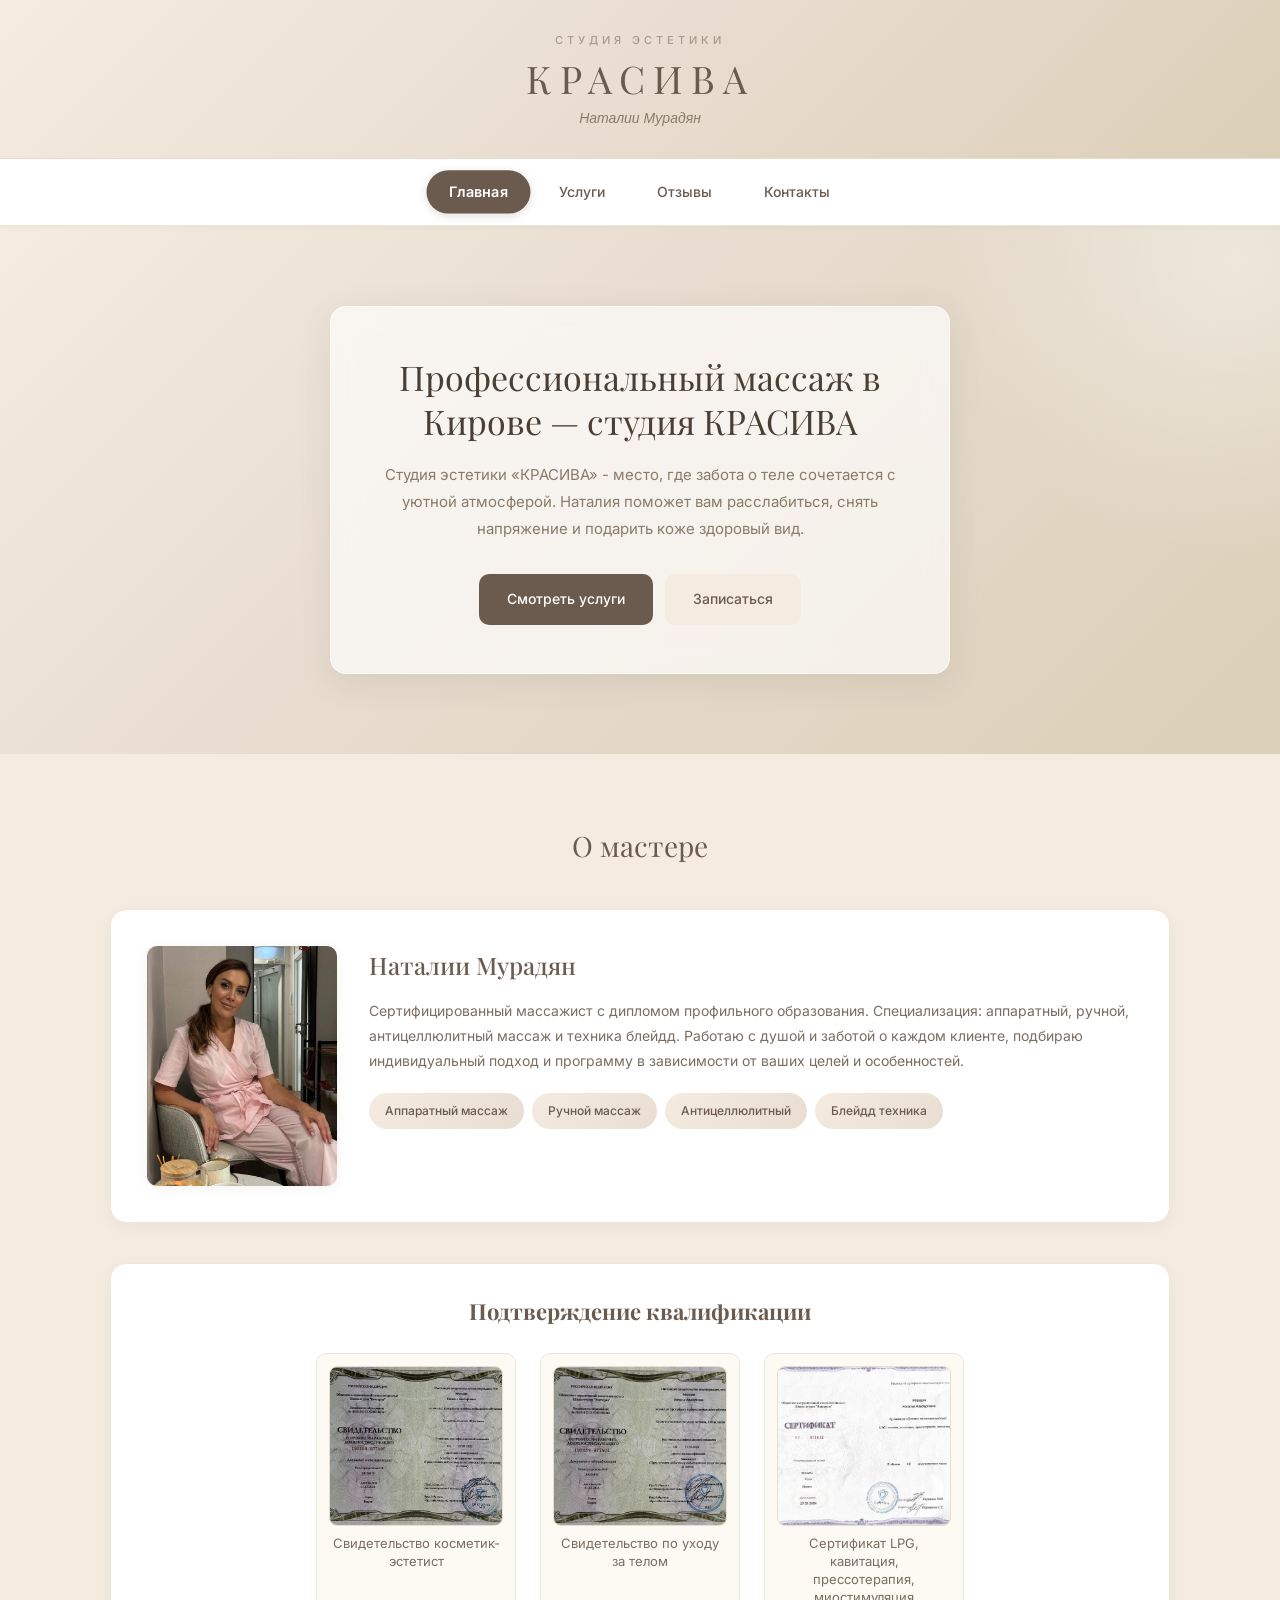
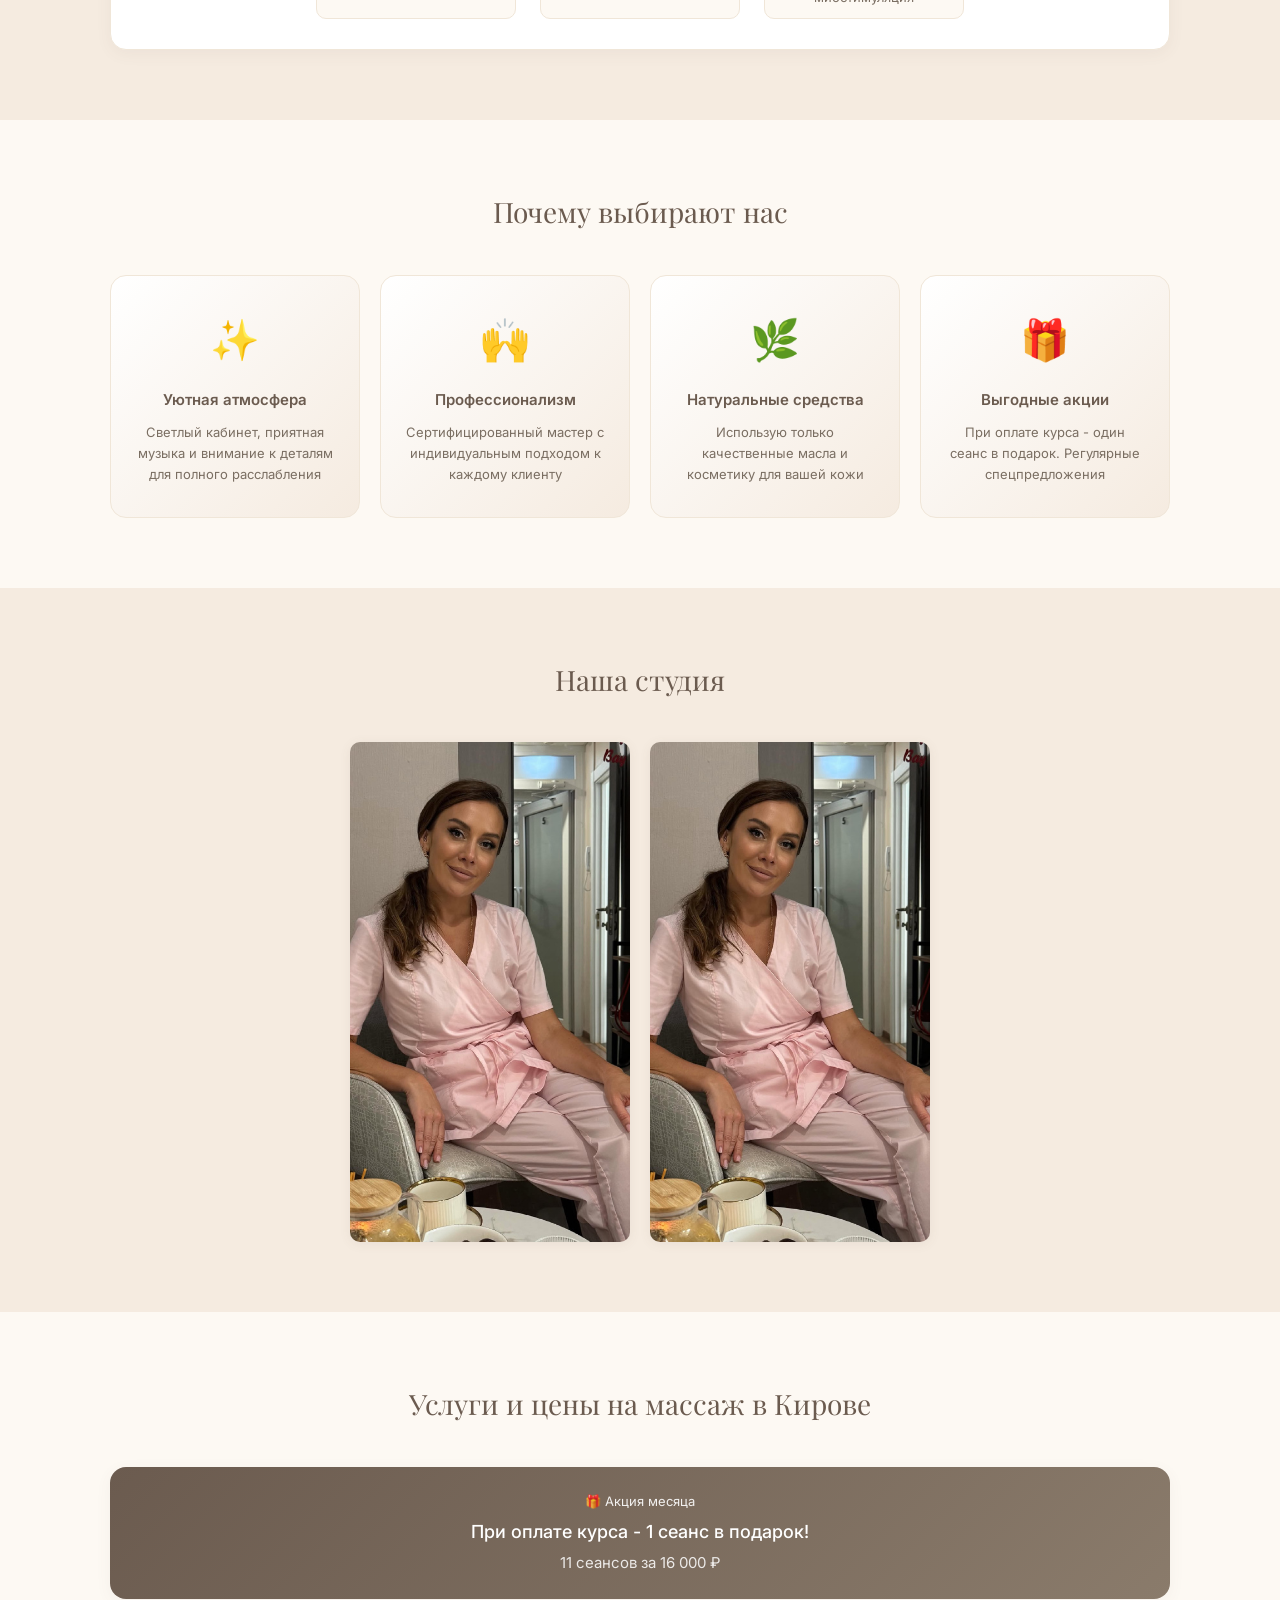
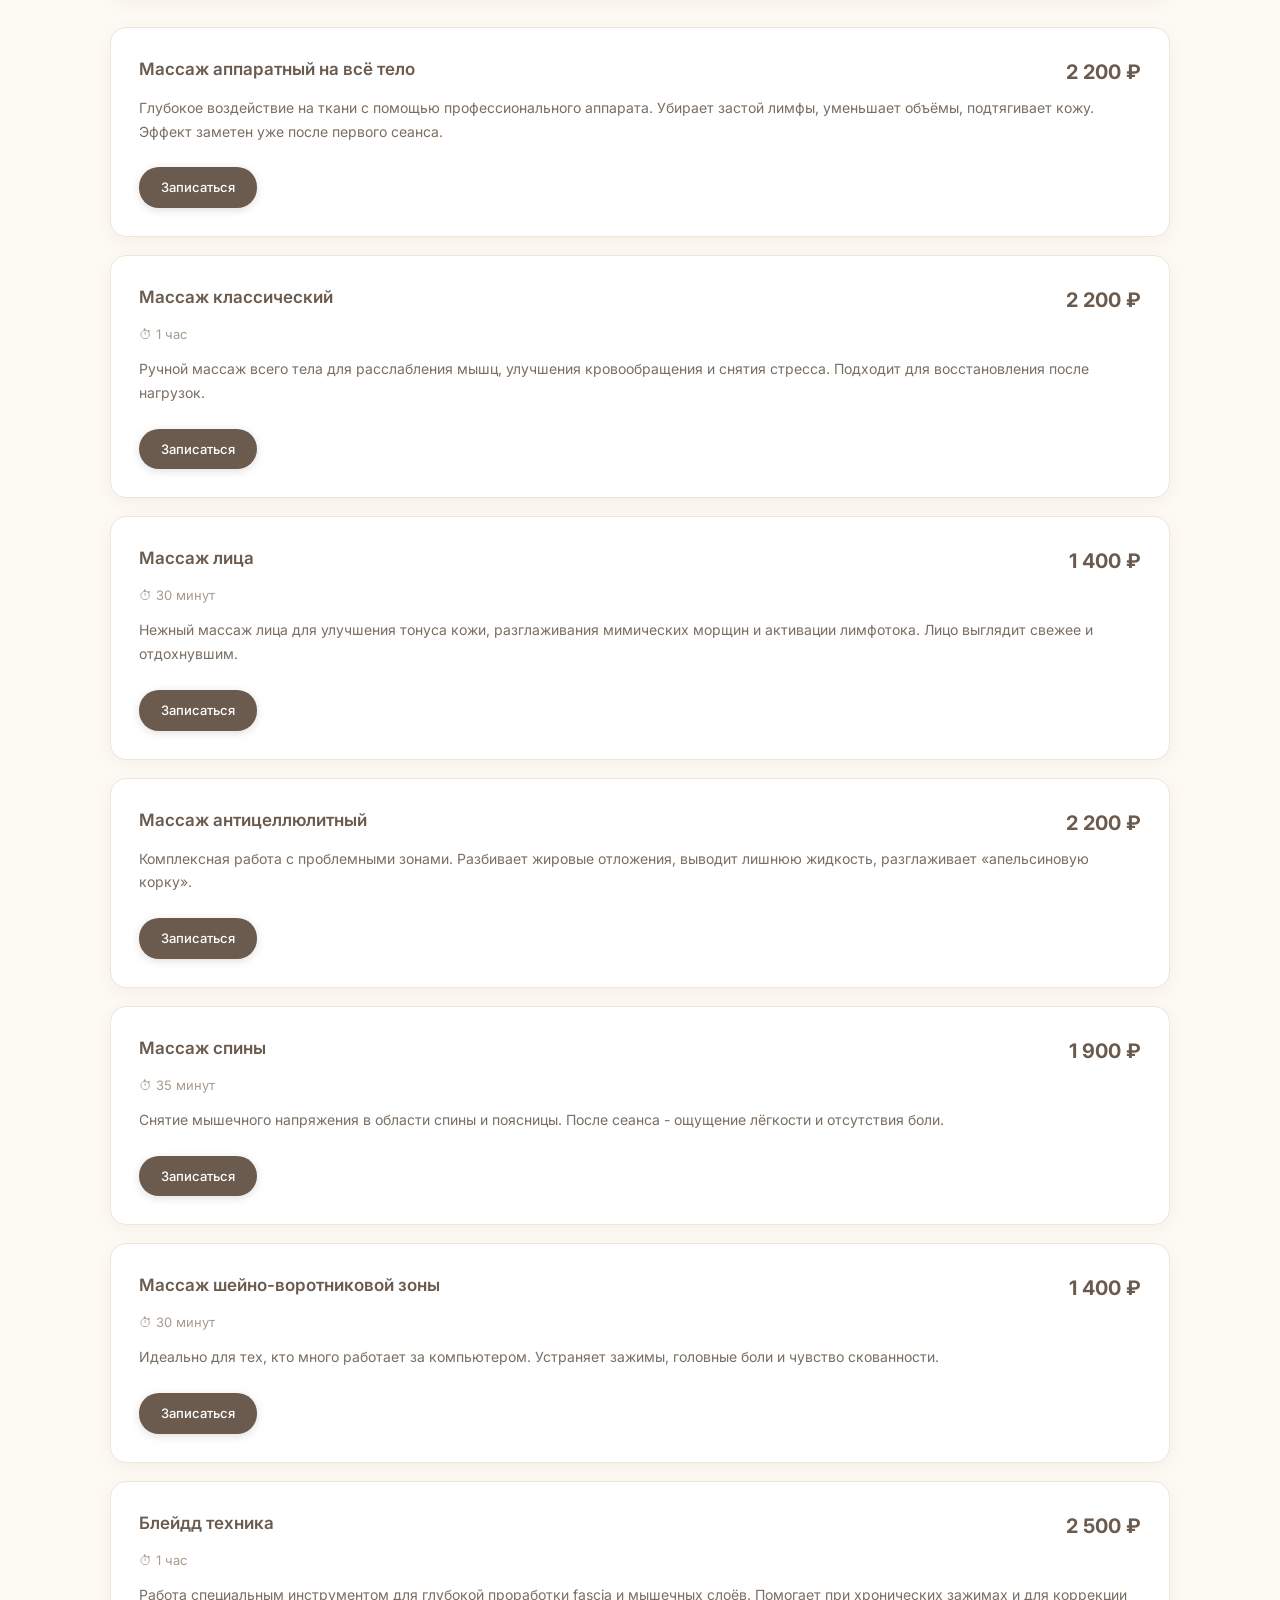
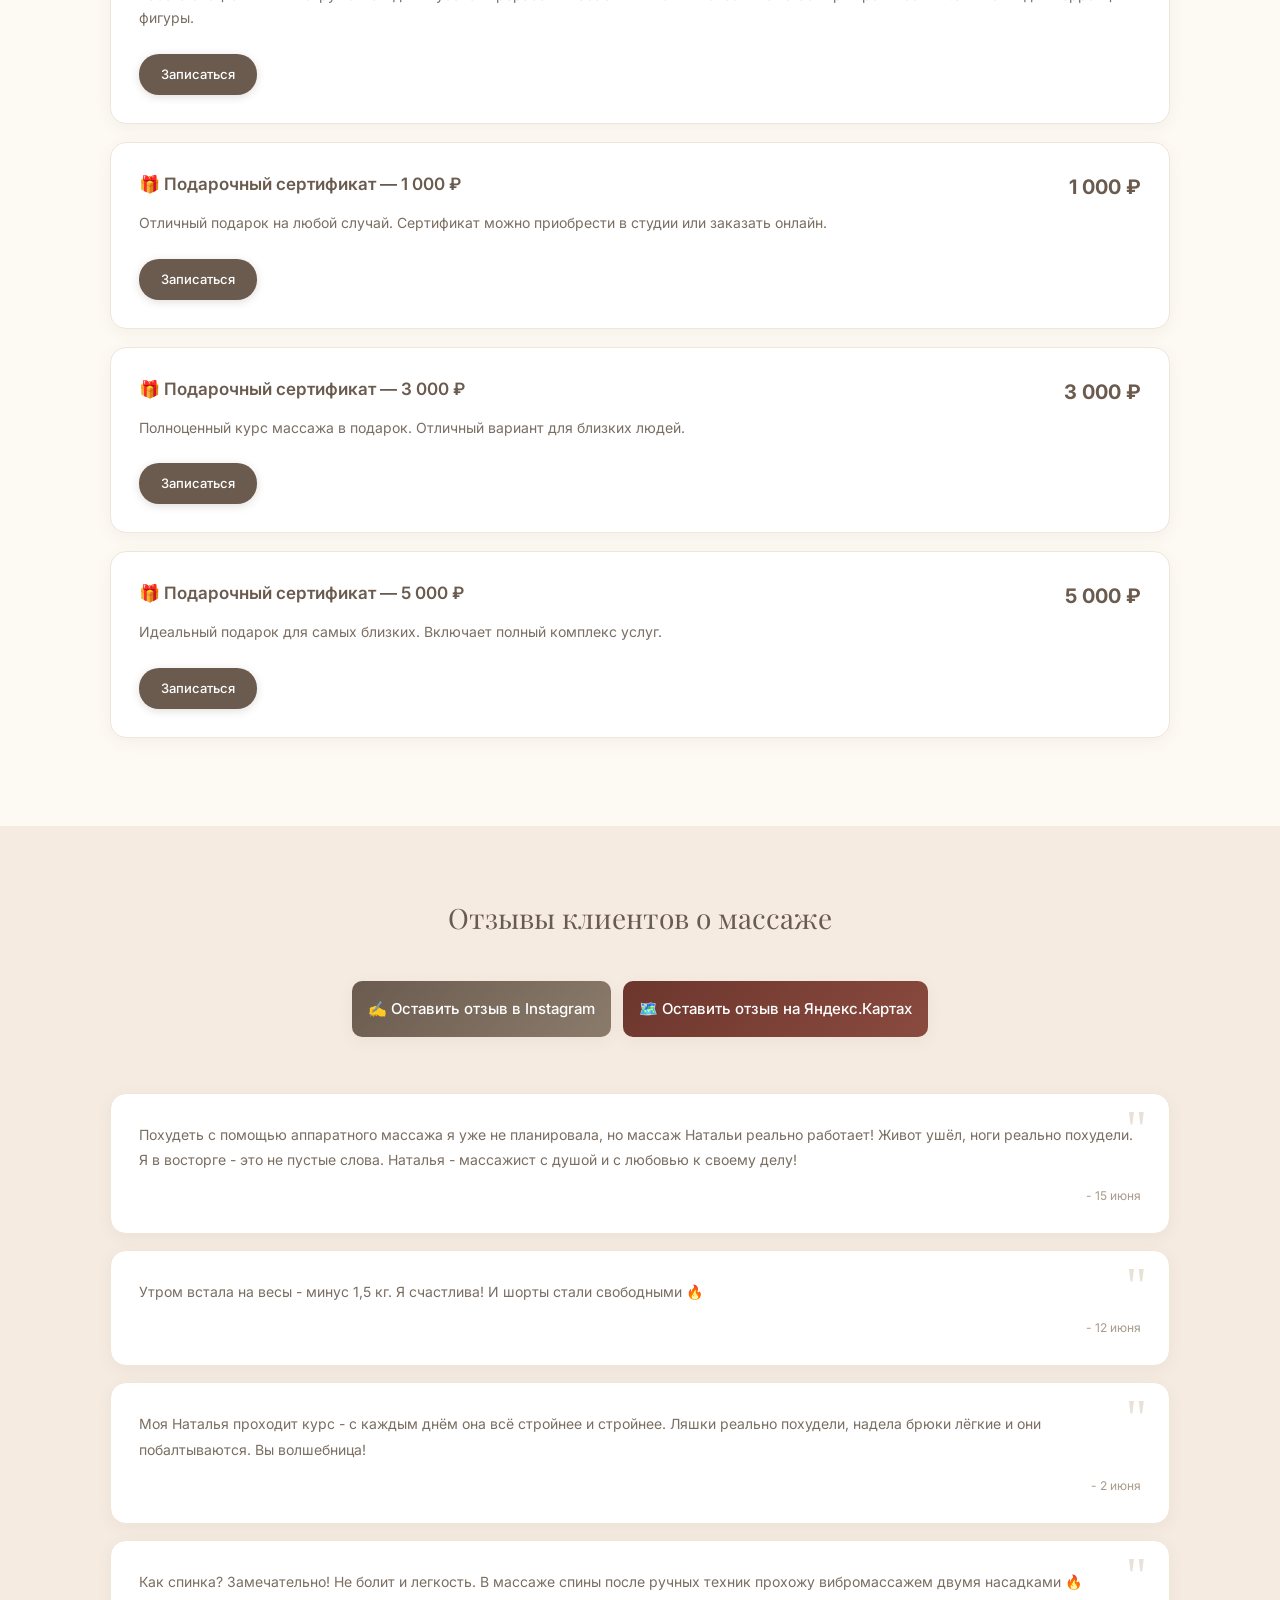
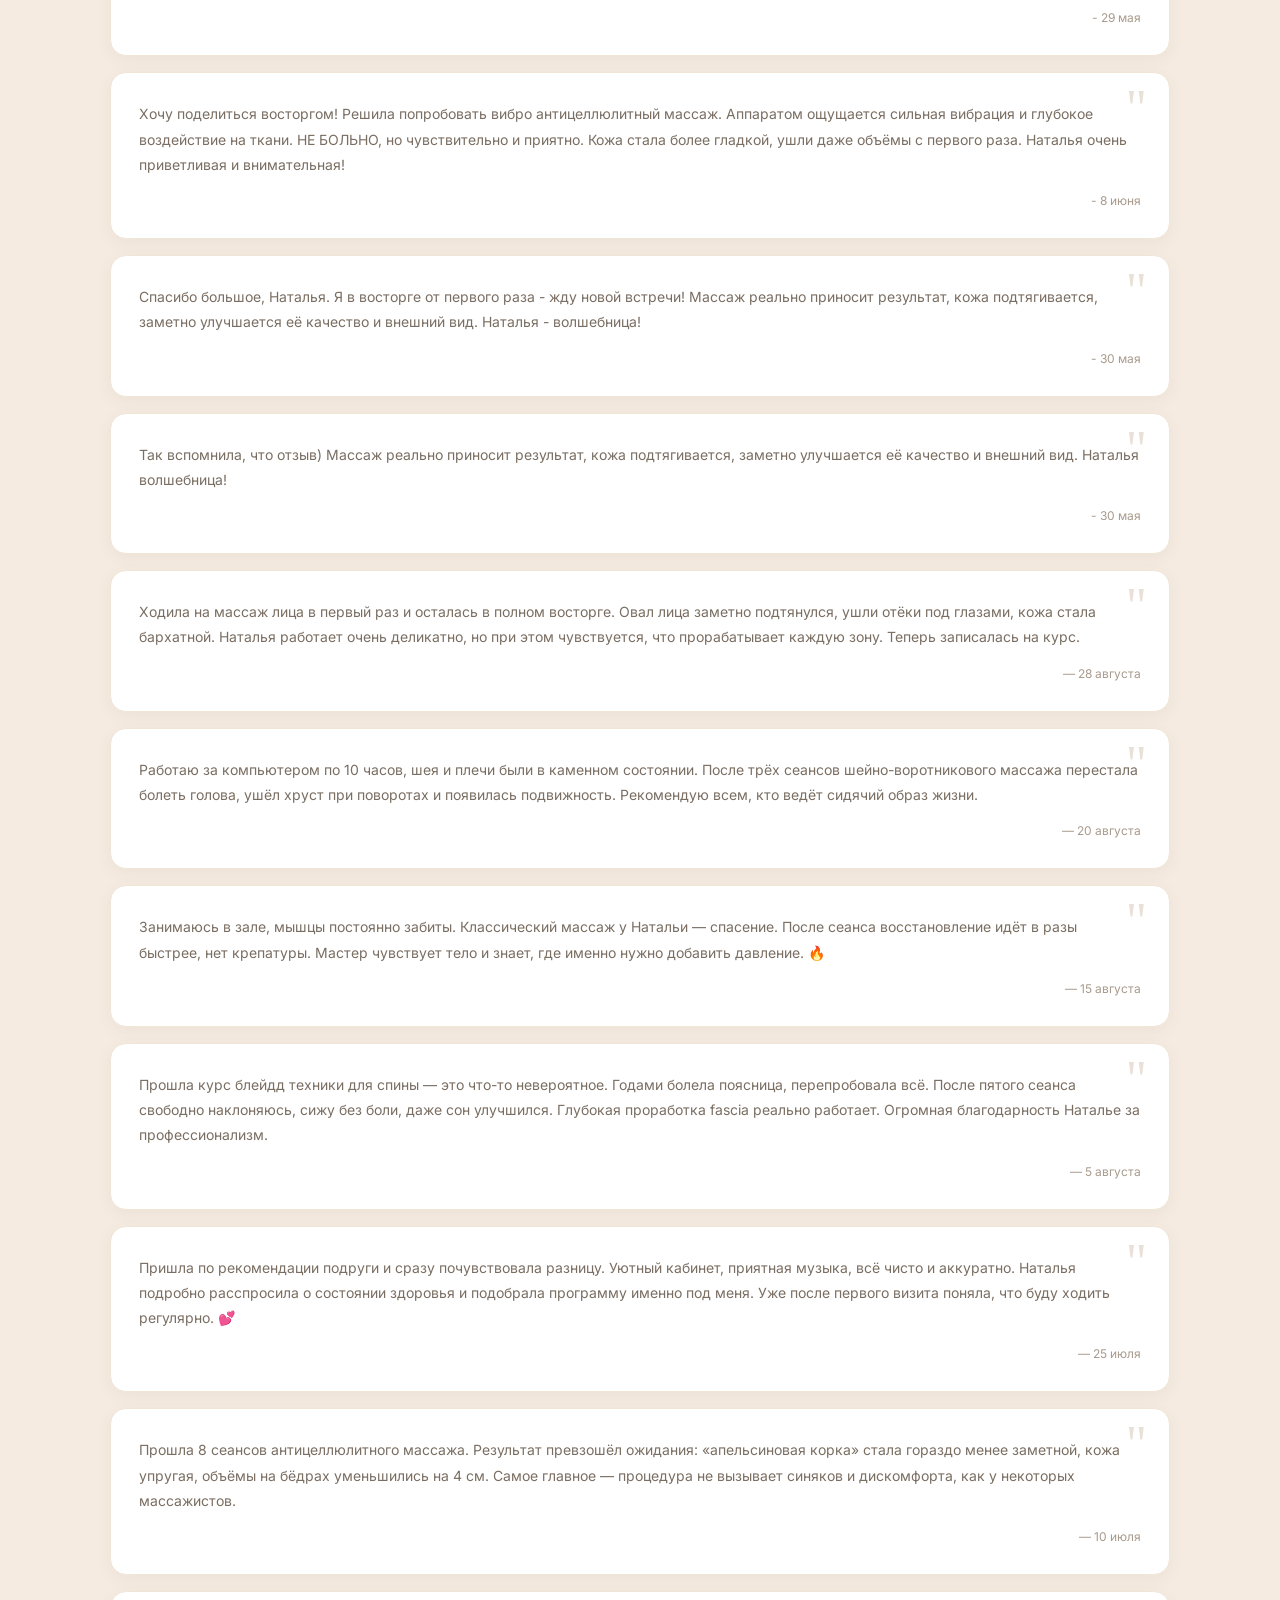
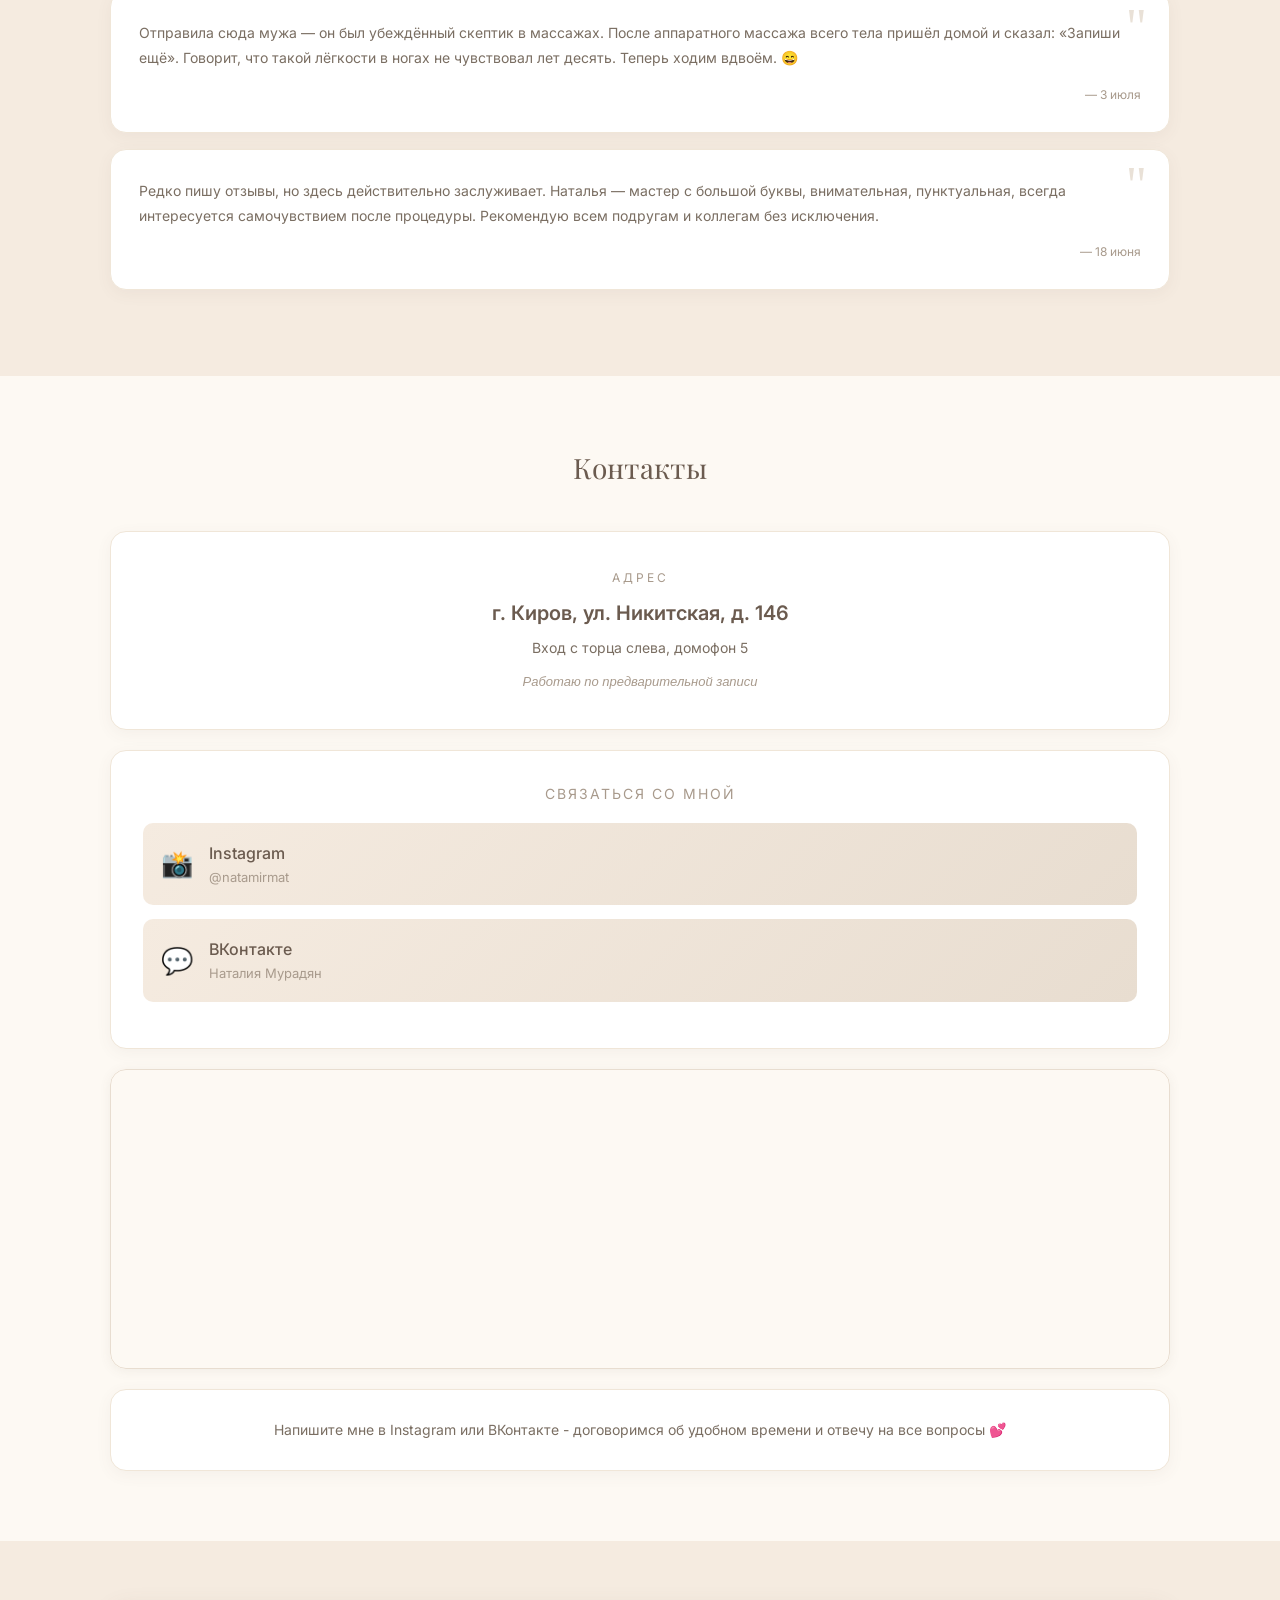
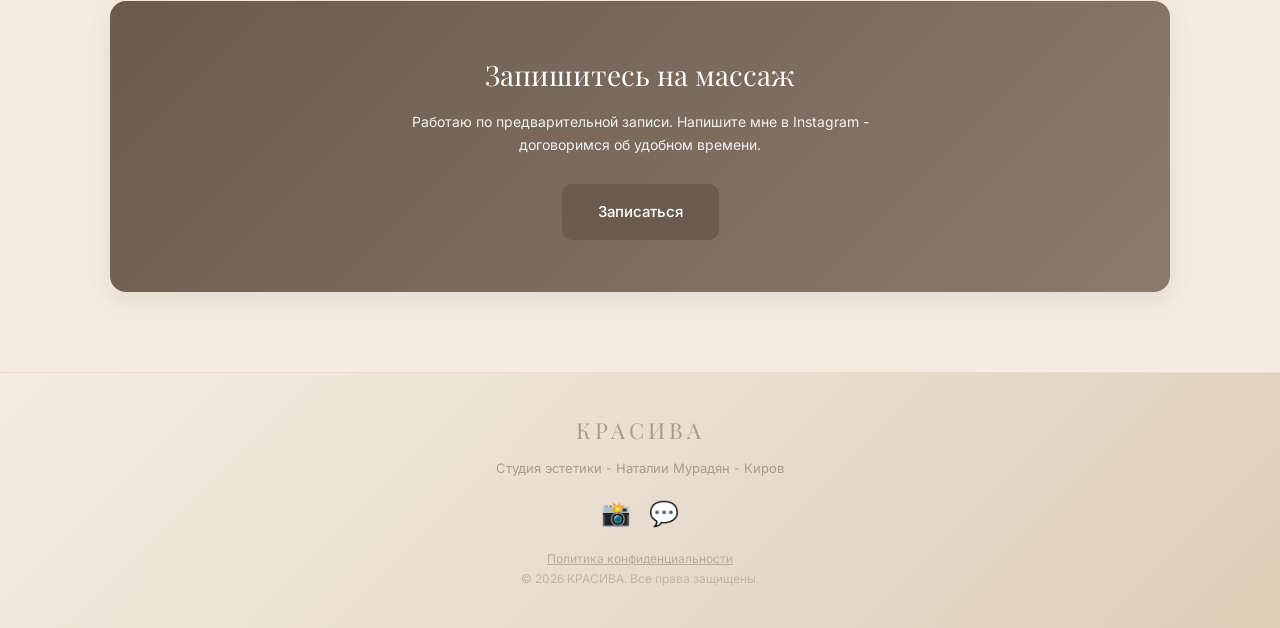
==== commit a5a2b43b: "Update index.html" ====
--- a/index.html
+++ b/index.html
@@ -74,48 +74,6 @@
     }
     </script>
 
-    <!-- Schema.org FAQPage -->
-    <script type="application/ld+json">
-    {
-      "@context": "https://schema.org",
-      "@type": "FAQPage",
-      "mainEntity": [
-        {
-          "@type": "Question",
-          "name": "Как записаться на массаж в Кирове?",
-          "acceptedAnswer": {
-            "@type": "Answer",
-            "text": "Записаться можно через Instagram @natamirmat или ВКонтакте. Работаю по предварительной записи по адресу: г. Киров, ул. Никитская, д. 146."
-          }
-        },
-        {
-          "@type": "Question",
-          "name": "Сколько стоит аппаратный массаж?",
-          "acceptedAnswer": {
-            "@type": "Answer",
-            "text": "Аппаратный массаж на всё тело стоит 2 200 ₽. При оплате курса из 11 сеансов — 16 000 ₽ (1 сеанс в подарок)."
-          }
-        },
-        {
-          "@type": "Question",
-          "name": "Есть ли противопоказания к массажу?",
-          "acceptedAnswer": {
-            "@type": "Answer",
-            "text": "Да, существуют противопоказания: острые воспалительные процессы, онкология, тромбоз, беременность в некоторых сроках. Перед первым сеансом мастер проведёт консультацию."
-          }
-        },
-        {
-          "@type": "Question",
-          "name": "Что такое техника блейдд?",
-          "acceptedAnswer": {
-            "@type": "Answer",
-            "text": "Блейдд техника — это глубокая проработка fascia и мышечных слоёв специальным инструментом. Помогает при хронических зажимах и для коррекции фигуры. Стоимость — 2 500 ₽."
-          }
-        }
-      ]
-    }
-    </script>
-
     <!-- Schema.org Services -->
     <script type="application/ld+json">
     {
@@ -315,7 +273,6 @@
             <a href="#home" class="nav-link active">Главная</a>
             <a href="#services" class="nav-link">Услуги</a>
             <a href="#reviews" class="nav-link">Отзывы</a>
-            <a href="#faq" class="nav-link">FAQ</a>
             <a href="#contacts" class="nav-link">Контакты</a>
         </div>
     </nav>
@@ -417,7 +374,7 @@
                 <h2 class="section-title">Наша студия</h2>
                 <div class="gallery-grid video-grid">
                     <div class="gallery-item">
-                        <video autoplay muted loop playsinline preload="metadata" poster="natalya-portrait.jpg" aria-label="Видео процесса массажа في студии КРАСИВА">
+                        <video autoplay muted loop playsinline preload="metadata" poster="natalya-portrait.jpg" aria-label="Видео процесса массажа в студии КРАСИВА">
                             <source src="massage-demo.mp4" type="video/mp4">
                         </video>
                     </div>
@@ -525,19 +482,7 @@
                     <a href="#" class="btn btn-small js-open-modal" data-service="Блейдд техника">Записаться</a>
                 </div>
 
-                <!-- === УДОБСТВА В СТУДИИ === -->
-                <div class="amenities">
-                    <h3>Для вашего комфорта</h3>
-                    <ul class="amenities-list">
-                        <li>☕ Чай, кофе</li>
-                        <li>🥜 Сухофрукты, орехи</li>
-                        <li>👶 Можно приходить с детьми</li>
-                        <li>🛋️ Уютная зона ожидания</li>
-                        <li>🕊️ Приятная атмосфера</li>
-                    </ul>
-                </div>
-
-                <!-- === ПОДАРОЧНЫЕ СЕРТИФИКАТЫ (теперь как обычная услуга, без фото) === -->
+                <!-- === ПОДАРОЧНЫЕ СЕРТИФИКАТЫ === -->
                 <div class="service-card">
                     <div class="service-header">
                         <div class="service-name">🎁 Подарочный сертификат — 1 000 ₽</div>
@@ -569,19 +514,6 @@
                         Идеальный подарок для самых близких. Включает полный комплекс услуг.
                     </div>
                     <a href="#" class="btn btn-small js-open-modal" data-service="Подарочный сертификат 5000 ₽">Записаться</a>
-                </div>
-
-                <!-- === ПРОТИВОПОКАЗАНИЯ === -->
-                <div class="contraindications">
-                    <h3>⛔ Противопоказания к вибрационному массажу</h3>
-                    <ul>
-                        <li>Беременность</li>
-                        <li>Онкологические заболевания</li>
-                    </ul>
-                    <p style="margin-top: 16px; font-size: 13px; color: var(--color-text-muted);">
-                        Для остальных видов массажа (классический, антицеллюлитный, блейдд, лицо, спина, шейно-воротниковый) противопоказаний нет.<br>
-                        Перед процедурой обязательно проконсультируйтесь с мастером – мы учтём все ваши особенности.
-                    </p>
                 </div>
 
             </div>
@@ -752,60 +684,6 @@
                     <div class="review-date">— 18 июня</div>
                 </div>
 
-            </div>
-        </section>
-
-        <!-- FAQ -->
-        <section class="section faq-section" id="faq">
-            <div class="container">
-                <h2 class="section-title">Часто задаваемые вопросы</h2>
-                <div class="faq-list">
-                    <div class="faq-item active">
-                        <div class="faq-question">
-                            <span>Есть ли противопоказания к массажу?</span>
-                            <span class="faq-icon">▼</span>
-                        </div>
-                        <div class="faq-answer">
-                            <p>Противопоказания есть только для вибрационного массажа: беременность и онкологические заболевания. Для всех остальных видов массажа (классический, антицеллюлитный, блейдд, лицо, спина, шейно-воротниковый) противопоказаний нет.</p>
-                        </div>
-                    </div>
-                    <div class="faq-item">
-                        <div class="faq-question">
-                            <span>Как подготовиться к сеансу?</span>
-                            <span class="faq-icon">▼</span>
-                        </div>
-                        <div class="faq-answer">
-                            <p>Рекомендуется приходить с чистой кожей, за 1–2 часа до сеанса не есть плотно. Пейте воду до и после массажа – это помогает выводить токсины.</p>
-                        </div>
-                    </div>
-                    <div class="faq-item">
-                        <div class="faq-question">
-                            <span>Сколько процедур нужно для видимого результата?</span>
-                            <span class="faq-icon">▼</span>
-                        </div>
-                        <div class="faq-answer">
-                            <p>Обычно эффект заметен уже после 3–5 сеансов. Для стойкого результата рекомендуется курс из 10–12 процедур.</p>
-                        </div>
-                    </div>
-                    <div class="faq-item">
-                        <div class="faq-question">
-                            <span>Больно ли делать массаж?</span>
-                            <span class="faq-icon">▼</span>
-                        </div>
-                        <div class="faq-answer">
-                            <p>Массаж не должен вызывать острую боль. Вы можете чувствовать приятное тепло, напряжение в прорабатываемых зонах, но это не боль.</p>
-                        </div>
-                    </div>
-                    <div class="faq-item">
-                        <div class="faq-question">
-                            <span>Как записаться на массаж?</span>
-                            <span class="faq-icon">▼</span>
-                        </div>
-                        <div class="faq-answer">
-                            <p>Вы можете записаться через форму на сайте, написав в Instagram (@natamirmat) или ВКонтакте. Мы подберём удобное для вас время и ответим на все вопросы.</p>
-                        </div>
-                    </div>
-                </div>
             </div>
         </section>
 
--- a/style.css
+++ b/style.css
@@ -1,6 +1,6 @@
 /* ============================================
    КРАСИВА - Студия эстетики
-   ПОЛНЫЙ CSS (ОРИГИНАЛ + НОВЫЕ БЛОКИ)
+   ПОЛНЫЙ СТИЛЬ v15 (все блоки, аккордеон, светбокс, навигация)
    ============================================ */
 
 :root {
@@ -372,7 +372,7 @@
     font-weight: 500;
 }
 
-/* --- Документы мастера (НОВЫЙ БЛОК) --- */
+/* --- Документы мастера --- */
 .about-docs {
     margin-top: 40px;
     background: var(--color-bg-light);
@@ -438,91 +438,7 @@
     .doc-item { width: 100%; max-width: 200px; }
 }
 
-/* --- Подарочные сертификаты (НОВЫЙ БЛОК) --- */
-.gift-certs {
-    margin-top: 30px;
-    background: var(--color-bg-light);
-    border-radius: var(--radius);
-    padding: 30px;
-    box-shadow: var(--shadow-soft);
-    border: 1px solid var(--color-border-light);
-}
-
-.gift-title {
-    font-family: var(--font-heading);
-    font-size: 22px;
-    color: var(--color-primary);
-    text-align: center;
-    margin-bottom: 24px;
-}
-
-.gift-grid {
-    display: flex;
-    justify-content: center;
-    gap: 24px;
-    flex-wrap: wrap;
-}
-
-.gift-card {
-    background: var(--color-bg-cream);
-    border-radius: var(--radius-sm);
-    padding: 16px;
-    width: 200px;
-    text-align: center;
-    border: 1px solid var(--color-border-light);
-    transition: var(--transition);
-}
-
-.gift-card:hover {
-    transform: translateY(-4px);
-    box-shadow: var(--shadow-hover);
-}
-
-.gift-card img {
-    width: 100%;
-    height: 130px;
-    object-fit: cover;
-    border-radius: 8px;
-    border: 1px solid var(--color-border);
-    cursor: pointer;
-}
-
-.gift-info {
-    margin-top: 12px;
-}
-
-.gift-price {
-    display: block;
-    font-size: 20px;
-    font-weight: 700;
-    color: var(--color-primary);
-    margin-bottom: 4px;
-}
-
-.gift-info p {
-    font-size: 13px;
-    color: var(--color-text-muted);
-    margin: 0;
-}
-
-.gift-note {
-    text-align: center;
-    font-size: 14px;
-    color: var(--color-text-muted);
-    margin-top: 20px;
-    font-style: italic;
-}
-
-@media (max-width: 768px) {
-    .gift-card { width: 160px; }
-    .gift-card img { height: 100px; }
-}
-
-@media (max-width: 480px) {
-    .gift-card { width: 100%; max-width: 200px; }
-}
-
-/* --- Удобства в студии (НОВЫЙ БЛОК) --- */
+/* --- Удобства --- */
 .amenities {
     background: var(--color-bg-light);
     border-radius: var(--radius);
@@ -561,49 +477,64 @@
     .amenities-list { flex-direction: column; align-items: center; gap: 8px; }
 }
 
-/* --- Противопоказания (НОВЫЙ БЛОК) --- */
-.contraindications {
+/* --- Противопоказания (аккордеон) --- */
+.faq-list {
+    max-width: 800px;
+    margin: 40px auto 0;
+}
+
+.faq-item {
     background: var(--color-bg-light);
-    border-radius: var(--radius);
-    padding: 32px;
-    margin-top: 30px;
+    border-radius: var(--radius-sm);
+    margin-bottom: 12px;
     border: 1px solid var(--color-border-light);
-    box-shadow: var(--shadow-soft);
-}
-
-.contraindications h3 {
-    font-family: var(--font-heading);
-    font-size: 22px;
-    color: var(--color-primary);
-    text-align: center;
-    margin-bottom: 16px;
-}
-
-.contraindications ul {
-    list-style: none;
-    padding: 0;
-    display: grid;
-    grid-template-columns: 1fr 1fr;
-    gap: 8px 24px;
-}
-
-.contraindications ul li {
-    padding: 8px 0;
-    border-bottom: 1px solid var(--color-border-light);
+    overflow: hidden;
+    transition: var(--transition);
+}
+
+.faq-item:hover {
+    border-color: var(--color-accent-deep);
+}
+
+.faq-question {
+    padding: 18px 24px;
+    cursor: pointer;
+    display: flex;
+    justify-content: space-between;
+    align-items: center;
+    font-weight: 500;
+    color: var(--color-primary);
+    font-size: 16px;
+    background: var(--color-bg-cream);
+    transition: var(--transition);
+}
+
+.faq-question:hover {
+    background: var(--color-accent-light);
+}
+
+.faq-question .faq-icon {
+    font-size: 20px;
+    transition: transform 0.3s ease;
+}
+
+.faq-item.active .faq-icon {
+    transform: rotate(180deg);
+}
+
+.faq-answer {
+    padding: 0 24px;
+    max-height: 0;
+    overflow: hidden;
+    transition: max-height 0.4s ease, padding 0.3s ease;
     color: var(--color-text-muted);
     font-size: 14px;
-    display: flex;
-    align-items: center;
-    gap: 10px;
-}
-
-.contraindications ul li::before {
-    content: "⛔";
-    font-size: 16px;
-}
-
-@media (max-width: 600px) {
-    .contraindications ul { grid-template-columns: 1fr; }
+    line-height: 1.7;
+}
+
+.faq-item.active .faq-answer {
+    padding: 18px 24px 24px;
+    max-height: 500px;
 }
 
 /* --- ПРЕИМУЩЕСТВА --- */
@@ -950,66 +881,6 @@
     font-size: 14px;
     color: var(--color-text-muted);
     line-height: 1.7;
-}
-
-/* --- FAQ АККОРДЕОН --- */
-.faq-list {
-    max-width: 800px;
-    margin: 0 auto;
-}
-
-.faq-item {
-    background: var(--color-bg-light);
-    border-radius: var(--radius-sm);
-    margin-bottom: 12px;
-    border: 1px solid var(--color-border-light);
-    overflow: hidden;
-    transition: var(--transition);
-}
-
-.faq-item:hover {
-    border-color: var(--color-accent-deep);
-}
-
-.faq-question {
-    padding: 18px 24px;
-    cursor: pointer;
-    display: flex;
-    justify-content: space-between;
-    align-items: center;
-    font-weight: 500;
-    color: var(--color-primary);
-    font-size: 16px;
-    background: var(--color-bg-cream);
-    transition: var(--transition);
-}
-
-.faq-question:hover {
-    background: var(--color-accent-light);
-}
-
-.faq-question .faq-icon {
-    font-size: 20px;
-    transition: transform 0.3s ease;
-}
-
-.faq-item.active .faq-icon {
-    transform: rotate(180deg);
-}
-
-.faq-answer {
-    padding: 0 24px;
-    max-height: 0;
-    overflow: hidden;
-    transition: max-height 0.4s ease, padding 0.3s ease;
-    color: var(--color-text-muted);
-    font-size: 14px;
-    line-height: 1.7;
-}
-
-.faq-item.active .faq-answer {
-    padding: 18px 24px 24px;
-    max-height: 500px;
 }
 
 /* --- ПРИЗЫВ К ДЕЙСТВИЮ --- */
@@ -1348,7 +1219,7 @@
     color: var(--color-text-muted);
 }
 
-/* --- LIGHTBOX (НОВЫЙ БЛОК) --- */
+/* --- LIGHTBOX --- */
 .lightbox-overlay {
     position: fixed;
     top: 0;
@@ -1409,7 +1280,7 @@
     }
 }
 
-/* --- ИСПРАВЛЕНИЕ НАВИГАЦИИ (НОВЫЙ БЛОК) --- */
+/* --- ИСПРАВЛЕНИЕ НАВИГАЦИИ (ПК — в ряд) --- */
 @media (min-width: 769px) {
     .nav-burger {
         display: none !important;
@@ -1418,6 +1289,7 @@
         display: flex !important;
         flex-direction: row !important;
         justify-content: center !important;
+        flex-wrap: nowrap !important;
     }
     .nav-link {
         white-space: nowrap;
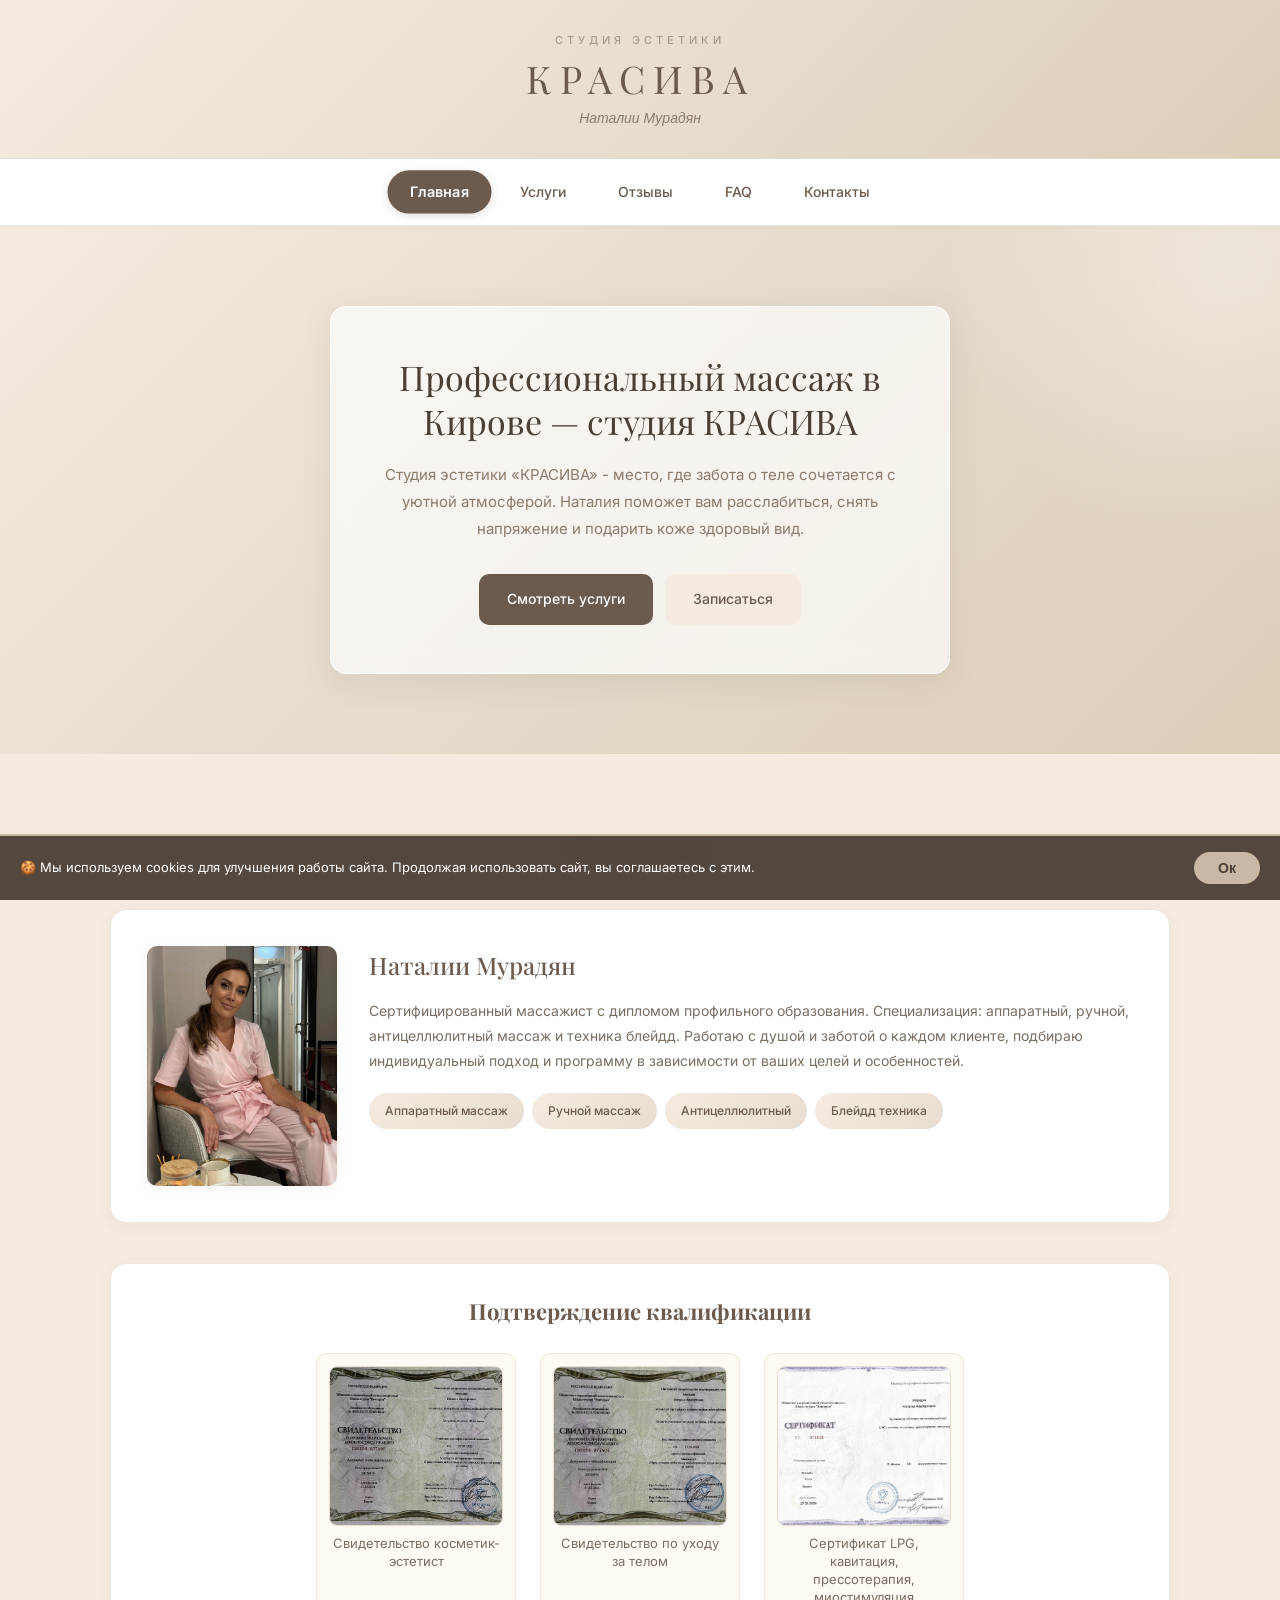
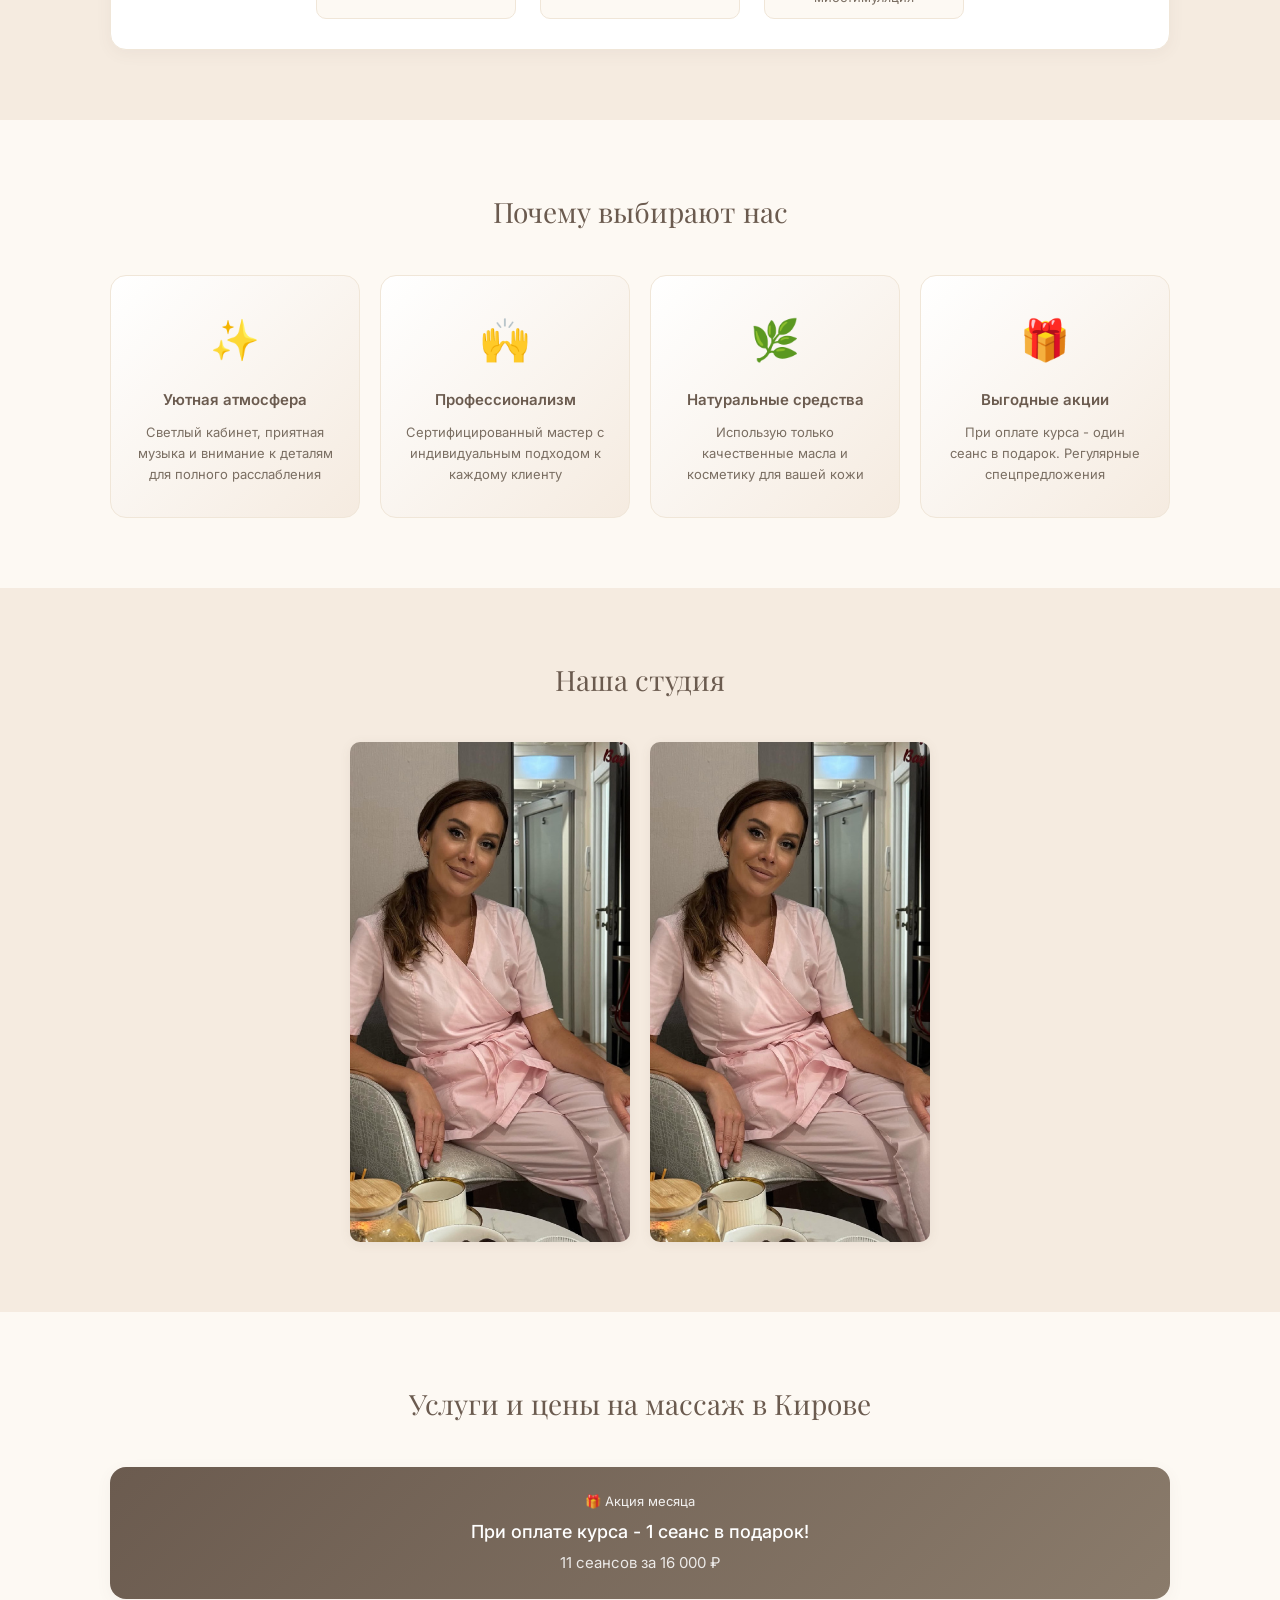
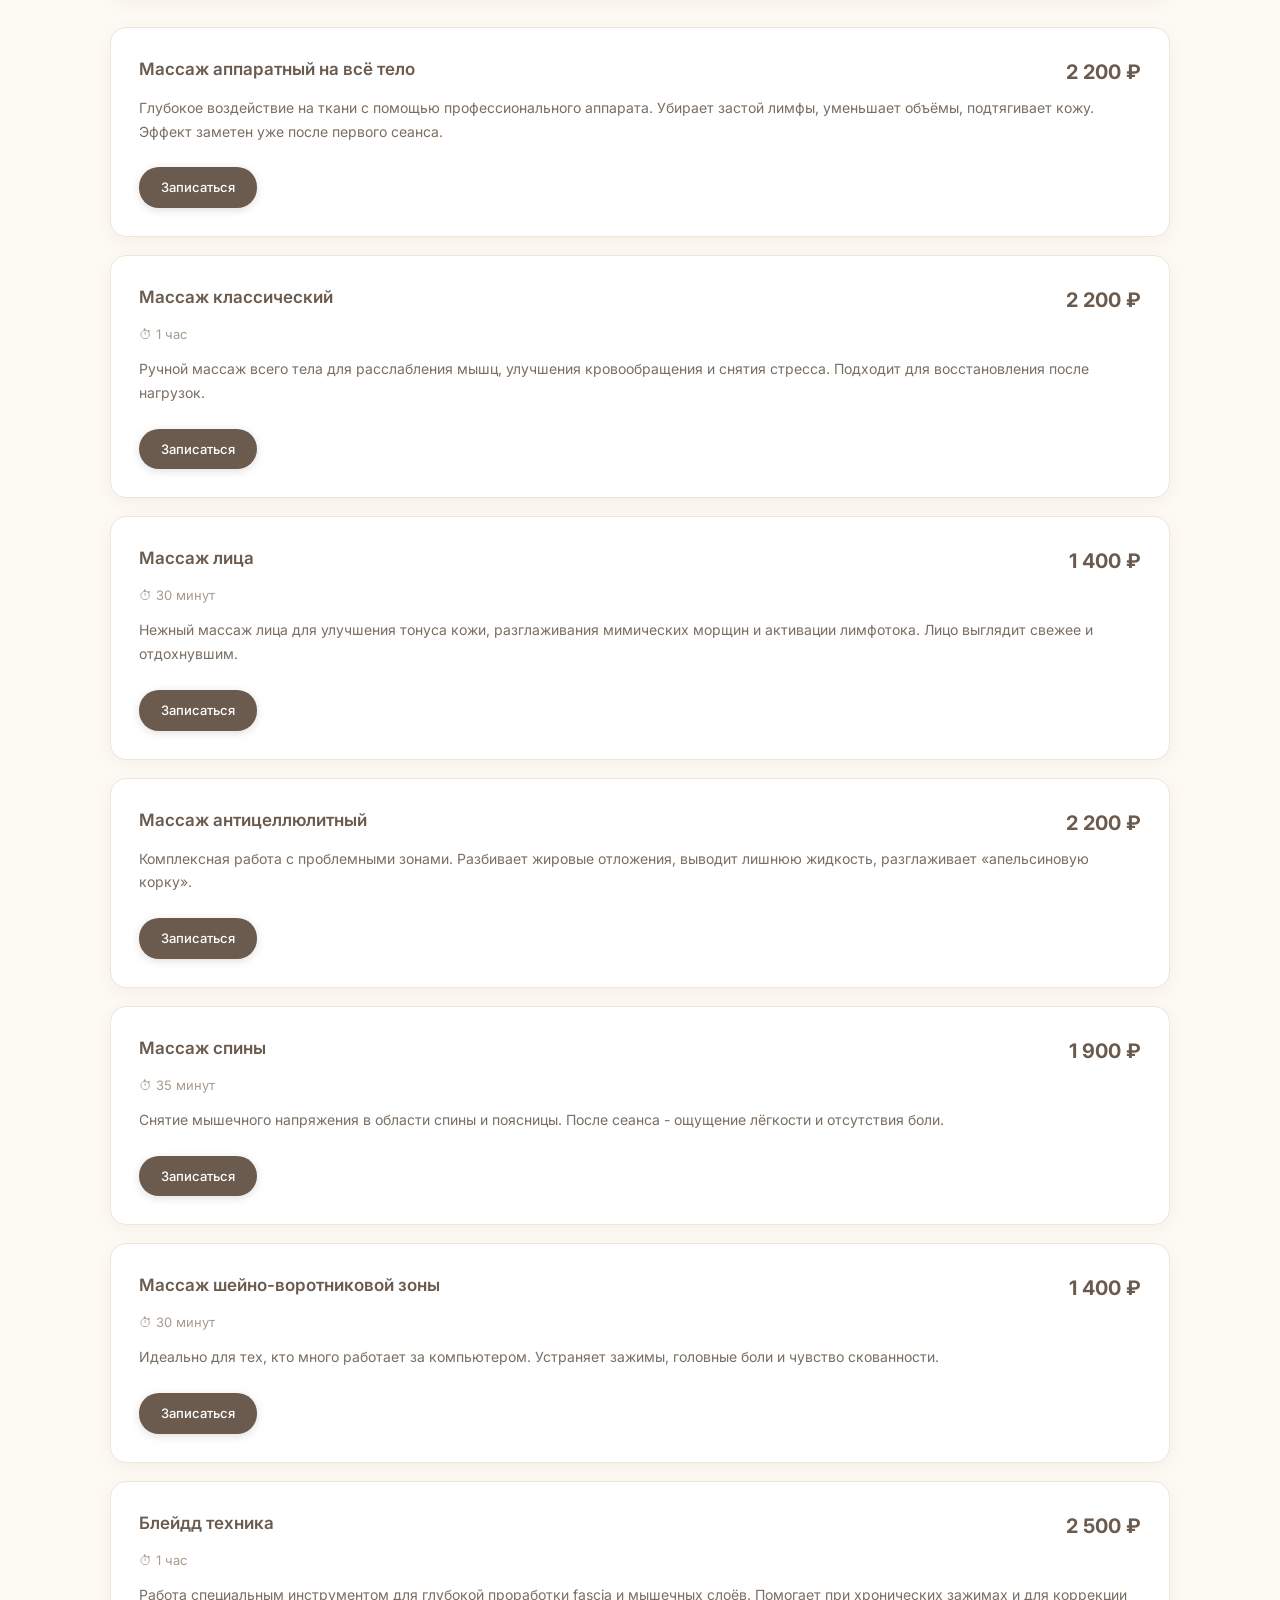
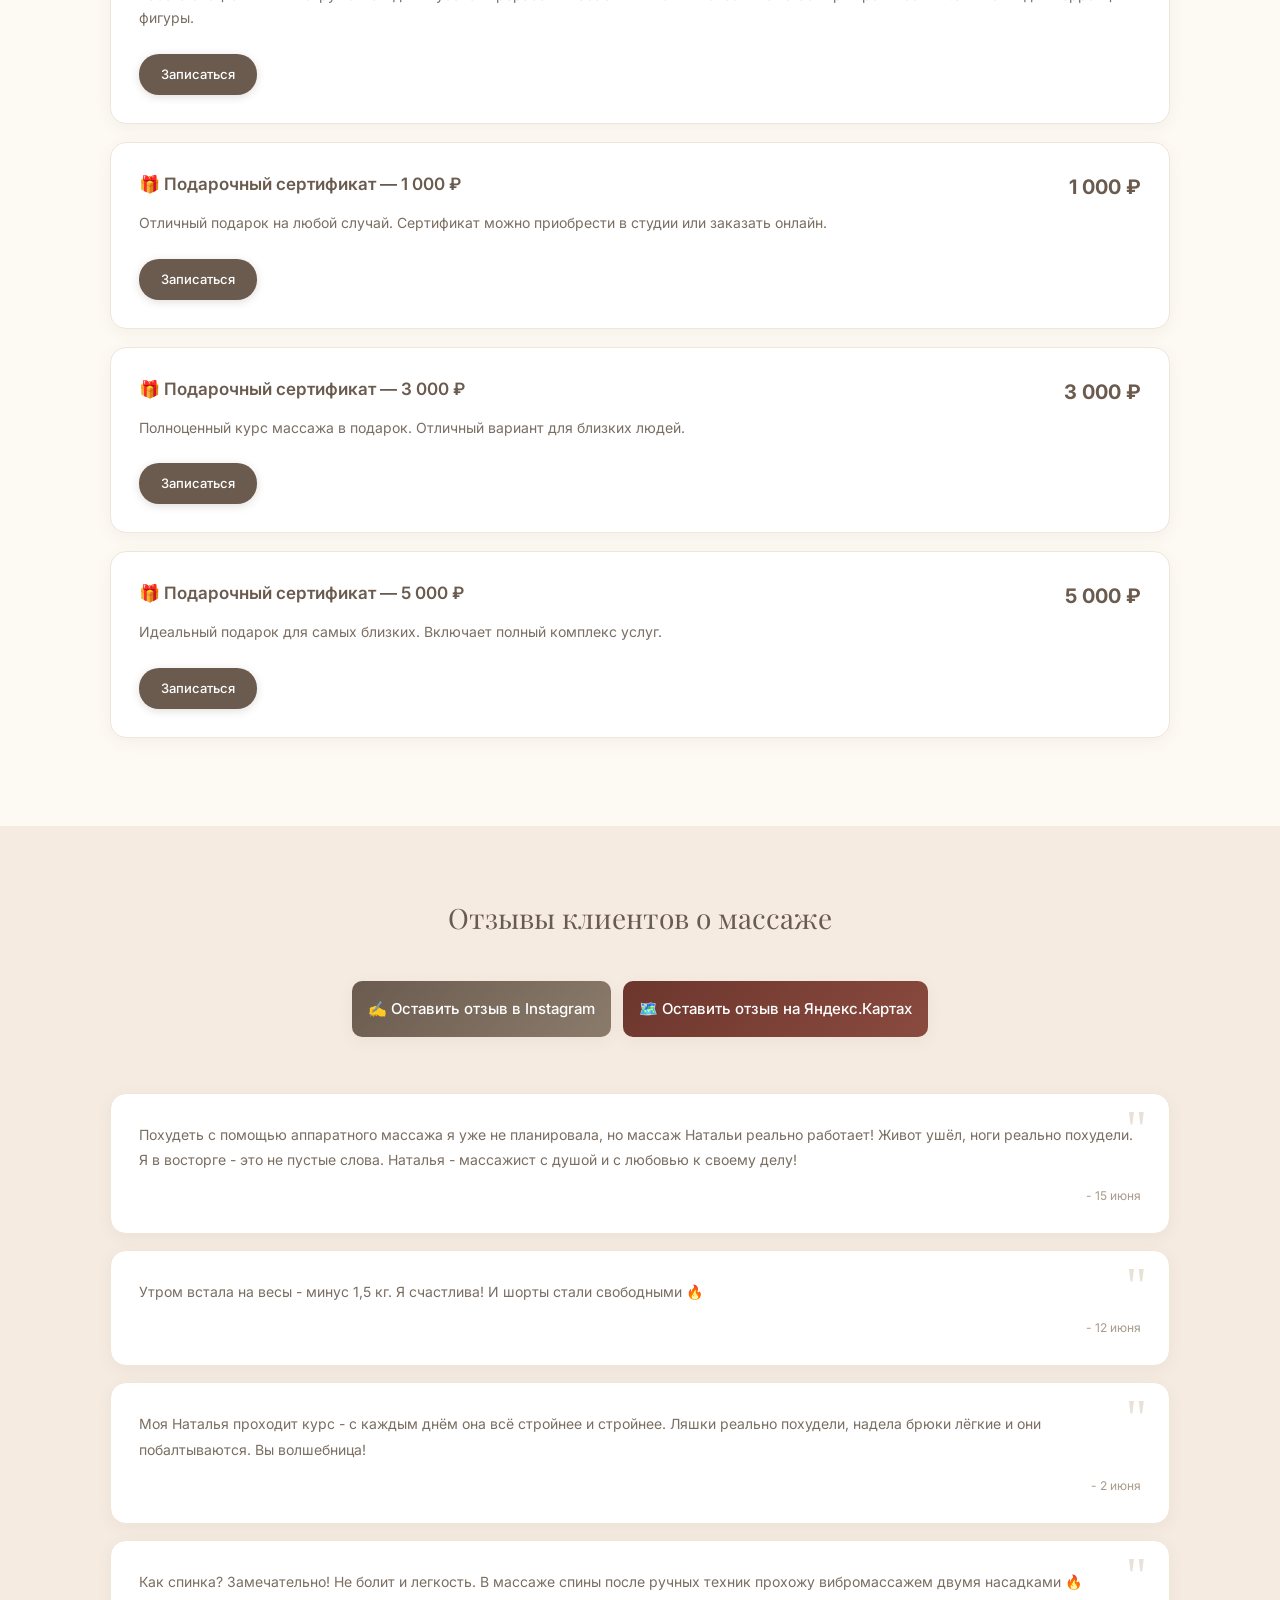
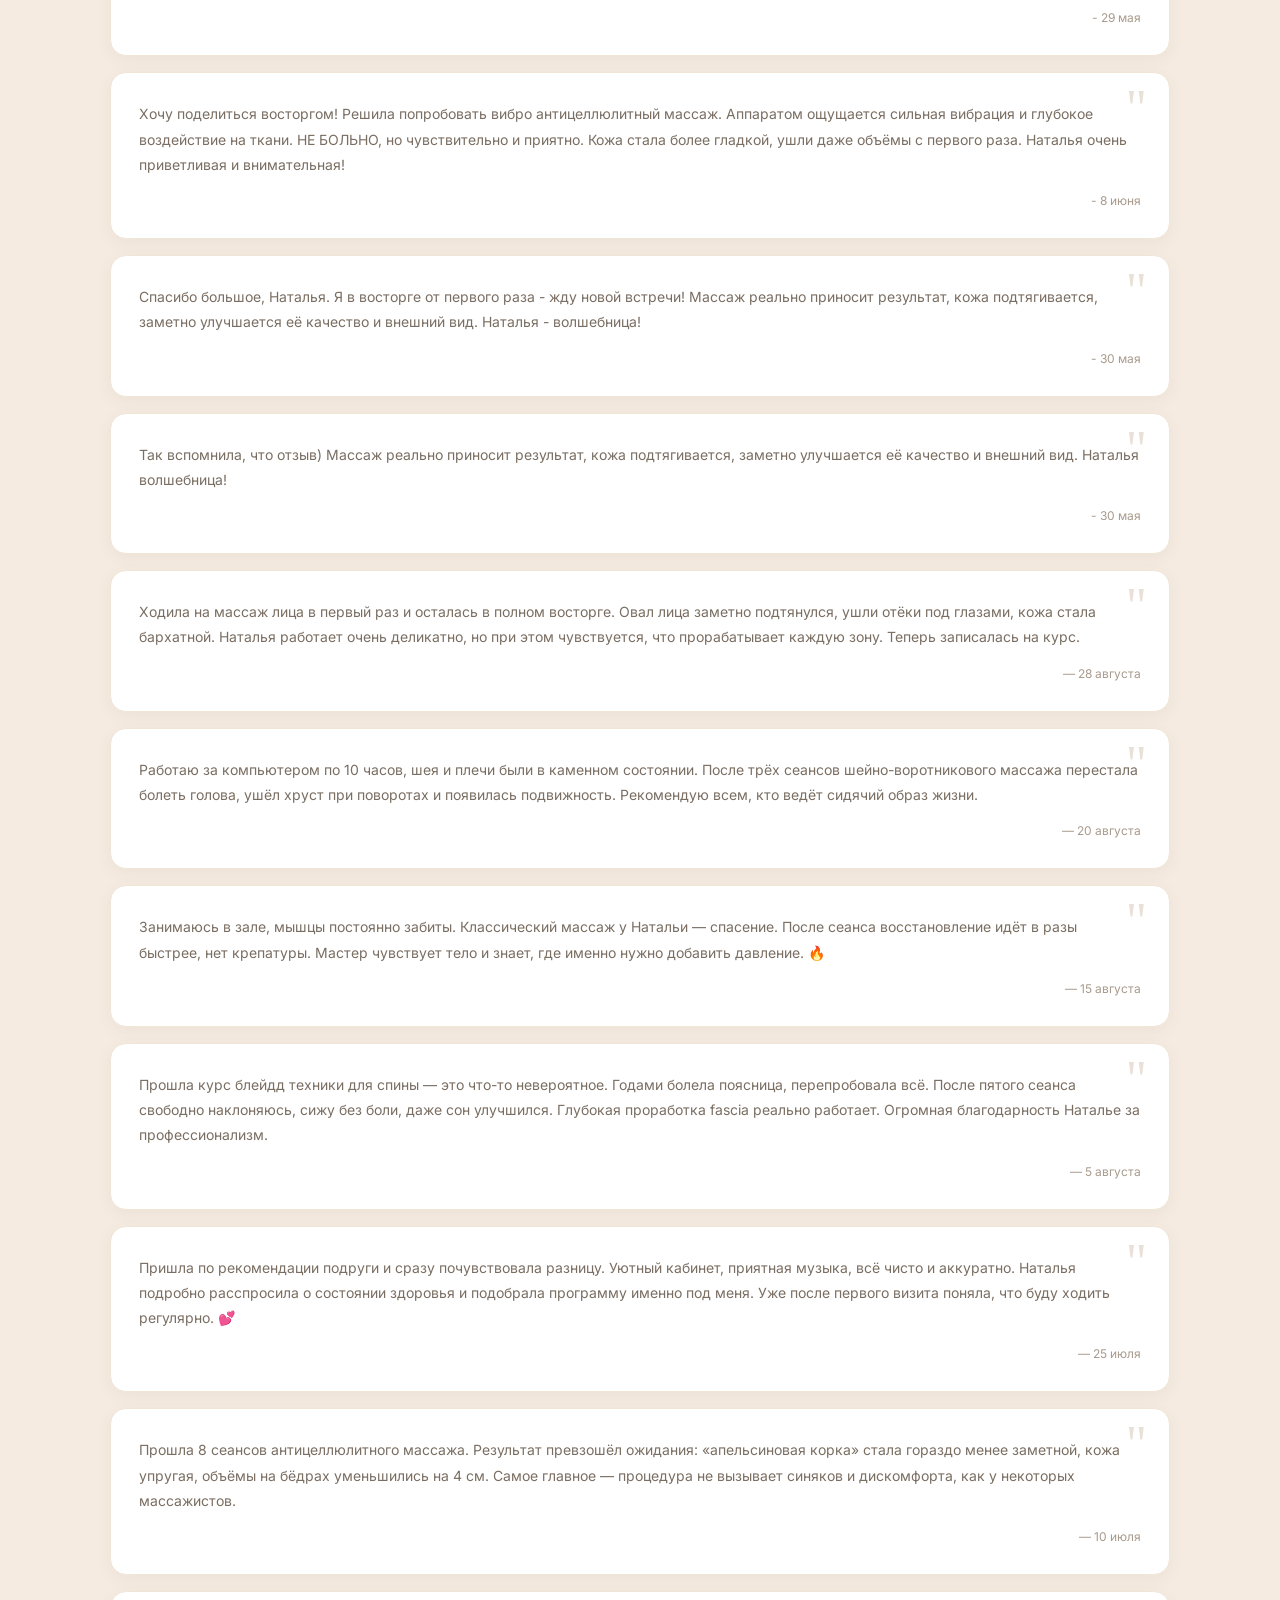
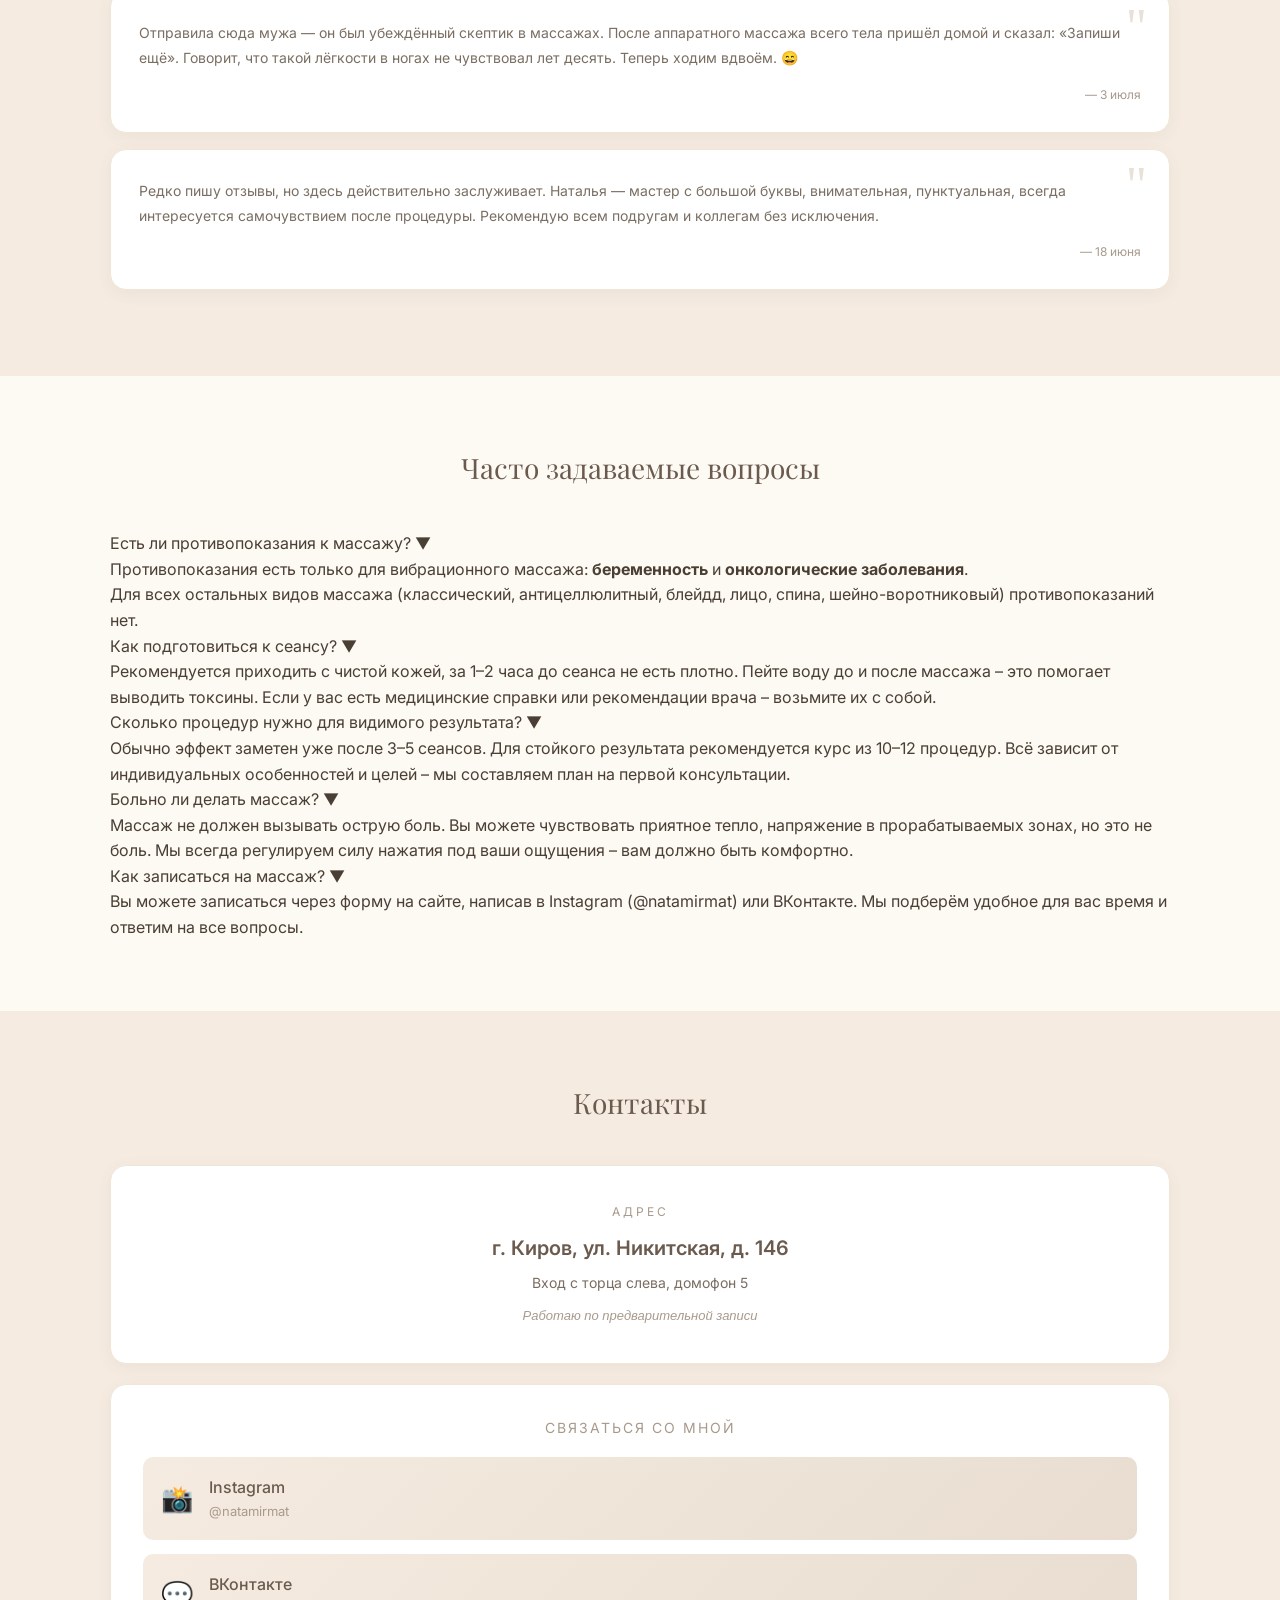
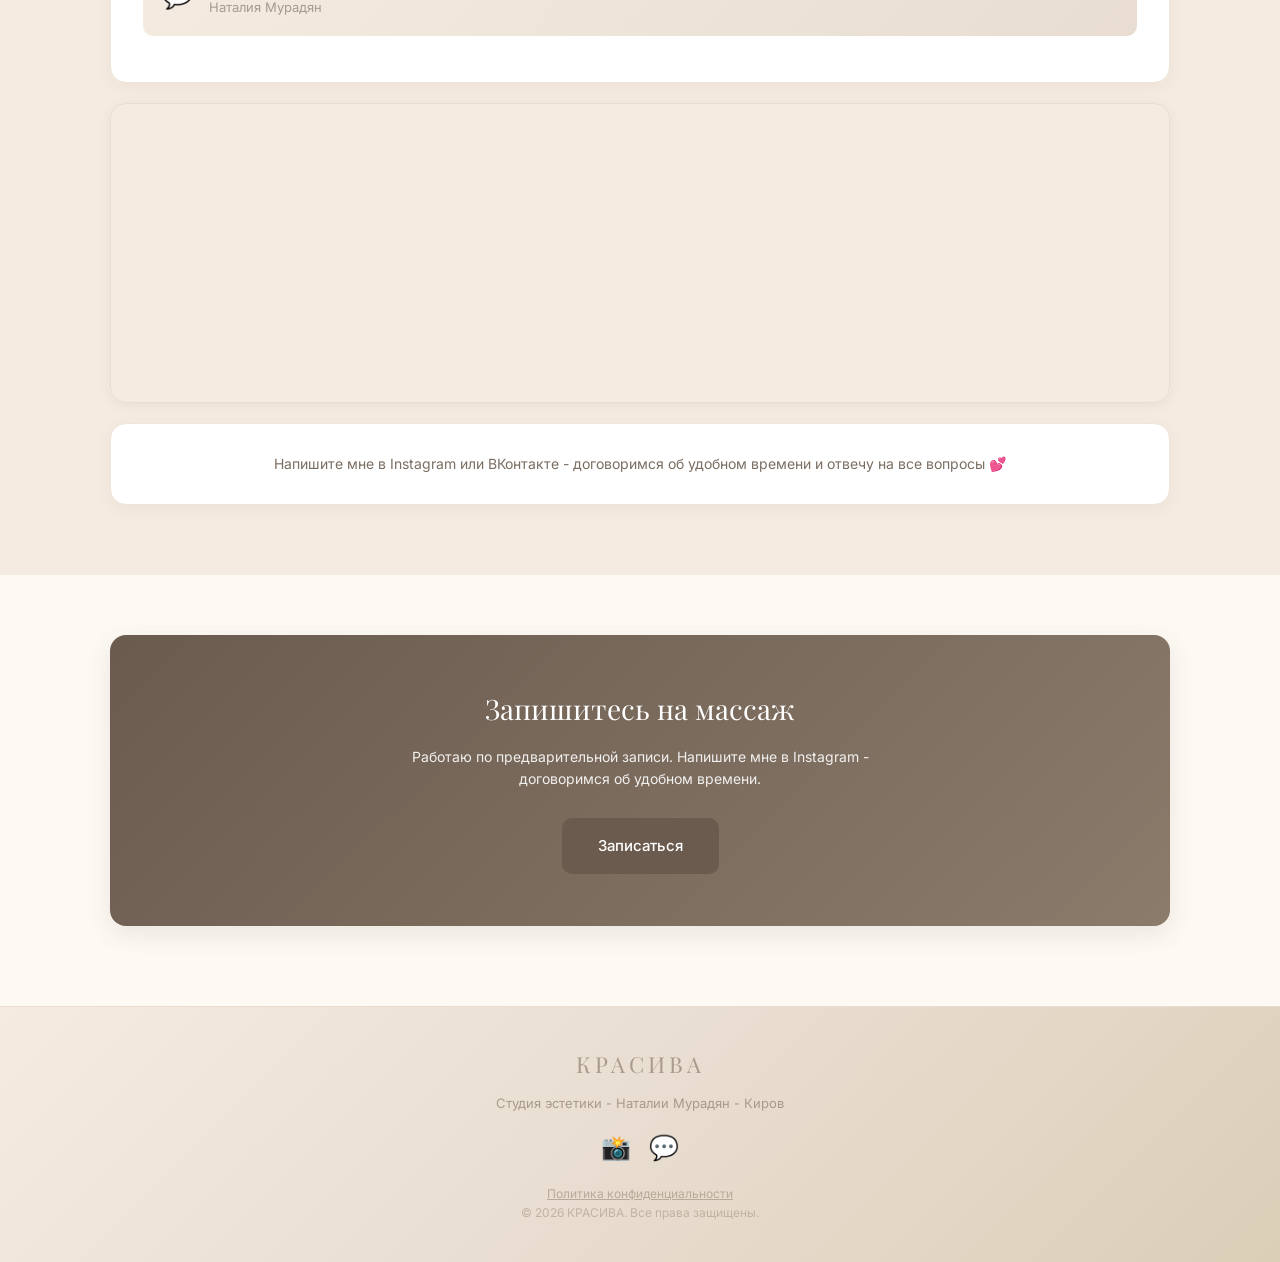
==== commit 91d6bc02: "Update index.html" ====
--- a/index.html
+++ b/index.html
@@ -273,6 +273,7 @@
             <a href="#home" class="nav-link active">Главная</a>
             <a href="#services" class="nav-link">Услуги</a>
             <a href="#reviews" class="nav-link">Отзывы</a>
+            <a href="#faq" class="nav-link">FAQ</a>
             <a href="#contacts" class="nav-link">Контакты</a>
         </div>
     </nav>
@@ -687,6 +688,70 @@
             </div>
         </section>
 
+        <!-- ЧАСТО ЗАДАВАЕМЫЕ ВОПРОСЫ (FAQ) -->
+        <section class="section faq-section" id="faq">
+            <div class="container">
+                <h2 class="section-title">Часто задаваемые вопросы</h2>
+                <div class="faq-list">
+                    <!-- Вопрос 1 -->
+                    <div class="faq-item active">
+                        <div class="faq-question">
+                            <span>Есть ли противопоказания к массажу?</span>
+                            <span class="faq-icon">▼</span>
+                        </div>
+                        <div class="faq-answer">
+                            <p>Противопоказания есть только для вибрационного массажа: <strong>беременность</strong> и <strong>онкологические заболевания</strong>.</p>
+                            <p>Для всех остальных видов массажа (классический, антицеллюлитный, блейдд, лицо, спина, шейно-воротниковый) противопоказаний нет.</p>
+                        </div>
+                    </div>
+
+                    <!-- Вопрос 2 -->
+                    <div class="faq-item">
+                        <div class="faq-question">
+                            <span>Как подготовиться к сеансу?</span>
+                            <span class="faq-icon">▼</span>
+                        </div>
+                        <div class="faq-answer">
+                            <p>Рекомендуется приходить с чистой кожей, за 1–2 часа до сеанса не есть плотно. Пейте воду до и после массажа – это помогает выводить токсины. Если у вас есть медицинские справки или рекомендации врача – возьмите их с собой.</p>
+                        </div>
+                    </div>
+
+                    <!-- Вопрос 3 -->
+                    <div class="faq-item">
+                        <div class="faq-question">
+                            <span>Сколько процедур нужно для видимого результата?</span>
+                            <span class="faq-icon">▼</span>
+                        </div>
+                        <div class="faq-answer">
+                            <p>Обычно эффект заметен уже после 3–5 сеансов. Для стойкого результата рекомендуется курс из 10–12 процедур. Всё зависит от индивидуальных особенностей и целей – мы составляем план на первой консультации.</p>
+                        </div>
+                    </div>
+
+                    <!-- Вопрос 4 -->
+                    <div class="faq-item">
+                        <div class="faq-question">
+                            <span>Больно ли делать массаж?</span>
+                            <span class="faq-icon">▼</span>
+                        </div>
+                        <div class="faq-answer">
+                            <p>Массаж не должен вызывать острую боль. Вы можете чувствовать приятное тепло, напряжение в прорабатываемых зонах, но это не боль. Мы всегда регулируем силу нажатия под ваши ощущения – вам должно быть комфортно.</p>
+                        </div>
+                    </div>
+
+                    <!-- Вопрос 5 -->
+                    <div class="faq-item">
+                        <div class="faq-question">
+                            <span>Как записаться на массаж?</span>
+                            <span class="faq-icon">▼</span>
+                        </div>
+                        <div class="faq-answer">
+                            <p>Вы можете записаться через форму на сайте, написав в Instagram (@natamirmat) или ВКонтакте. Мы подберём удобное для вас время и ответим на все вопросы.</p>
+                        </div>
+                    </div>
+                </div>
+            </div>
+        </section>
+
         <!-- КОНТАКТЫ -->
         <section class="section contacts-section" id="contacts">
             <div class="container">
--- a/style.css
+++ b/style.css
@@ -297,10 +297,6 @@
     background: linear-gradient(180deg, var(--color-bg-sand) 0%, var(--color-bg-parchment) 100%);
 }
 
-.faq-section {
-    background: linear-gradient(180deg, var(--color-bg-cream) 0%, var(--color-bg-linen) 100%);
-}
-
 .section-title {
     font-family: var(--font-heading);
     font-size: 28px;
@@ -436,105 +432,6 @@
 
 @media (max-width: 480px) {
     .doc-item { width: 100%; max-width: 200px; }
-}
-
-/* --- Удобства --- */
-.amenities {
-    background: var(--color-bg-light);
-    border-radius: var(--radius);
-    padding: 28px 32px;
-    margin-top: 30px;
-    border: 1px solid var(--color-border-light);
-    box-shadow: var(--shadow-soft);
-}
-
-.amenities h3 {
-    font-family: var(--font-heading);
-    font-size: 22px;
-    color: var(--color-primary);
-    text-align: center;
-    margin-bottom: 16px;
-}
-
-.amenities-list {
-    list-style: none;
-    padding: 0;
-    display: flex;
-    flex-wrap: wrap;
-    justify-content: center;
-    gap: 12px 28px;
-}
-
-.amenities-list li {
-    font-size: 15px;
-    color: var(--color-text-muted);
-    display: flex;
-    align-items: center;
-    gap: 8px;
-}
-
-@media (max-width: 600px) {
-    .amenities-list { flex-direction: column; align-items: center; gap: 8px; }
-}
-
-/* --- Противопоказания (аккордеон) --- */
-.faq-list {
-    max-width: 800px;
-    margin: 40px auto 0;
-}
-
-.faq-item {
-    background: var(--color-bg-light);
-    border-radius: var(--radius-sm);
-    margin-bottom: 12px;
-    border: 1px solid var(--color-border-light);
-    overflow: hidden;
-    transition: var(--transition);
-}
-
-.faq-item:hover {
-    border-color: var(--color-accent-deep);
-}
-
-.faq-question {
-    padding: 18px 24px;
-    cursor: pointer;
-    display: flex;
-    justify-content: space-between;
-    align-items: center;
-    font-weight: 500;
-    color: var(--color-primary);
-    font-size: 16px;
-    background: var(--color-bg-cream);
-    transition: var(--transition);
-}
-
-.faq-question:hover {
-    background: var(--color-accent-light);
-}
-
-.faq-question .faq-icon {
-    font-size: 20px;
-    transition: transform 0.3s ease;
-}
-
-.faq-item.active .faq-icon {
-    transform: rotate(180deg);
-}
-
-.faq-answer {
-    padding: 0 24px;
-    max-height: 0;
-    overflow: hidden;
-    transition: max-height 0.4s ease, padding 0.3s ease;
-    color: var(--color-text-muted);
-    font-size: 14px;
-    line-height: 1.7;
-}
-
-.faq-item.active .faq-answer {
-    padding: 18px 24px 24px;
-    max-height: 500px;
 }
 
 /* --- ПРЕИМУЩЕСТВА --- */
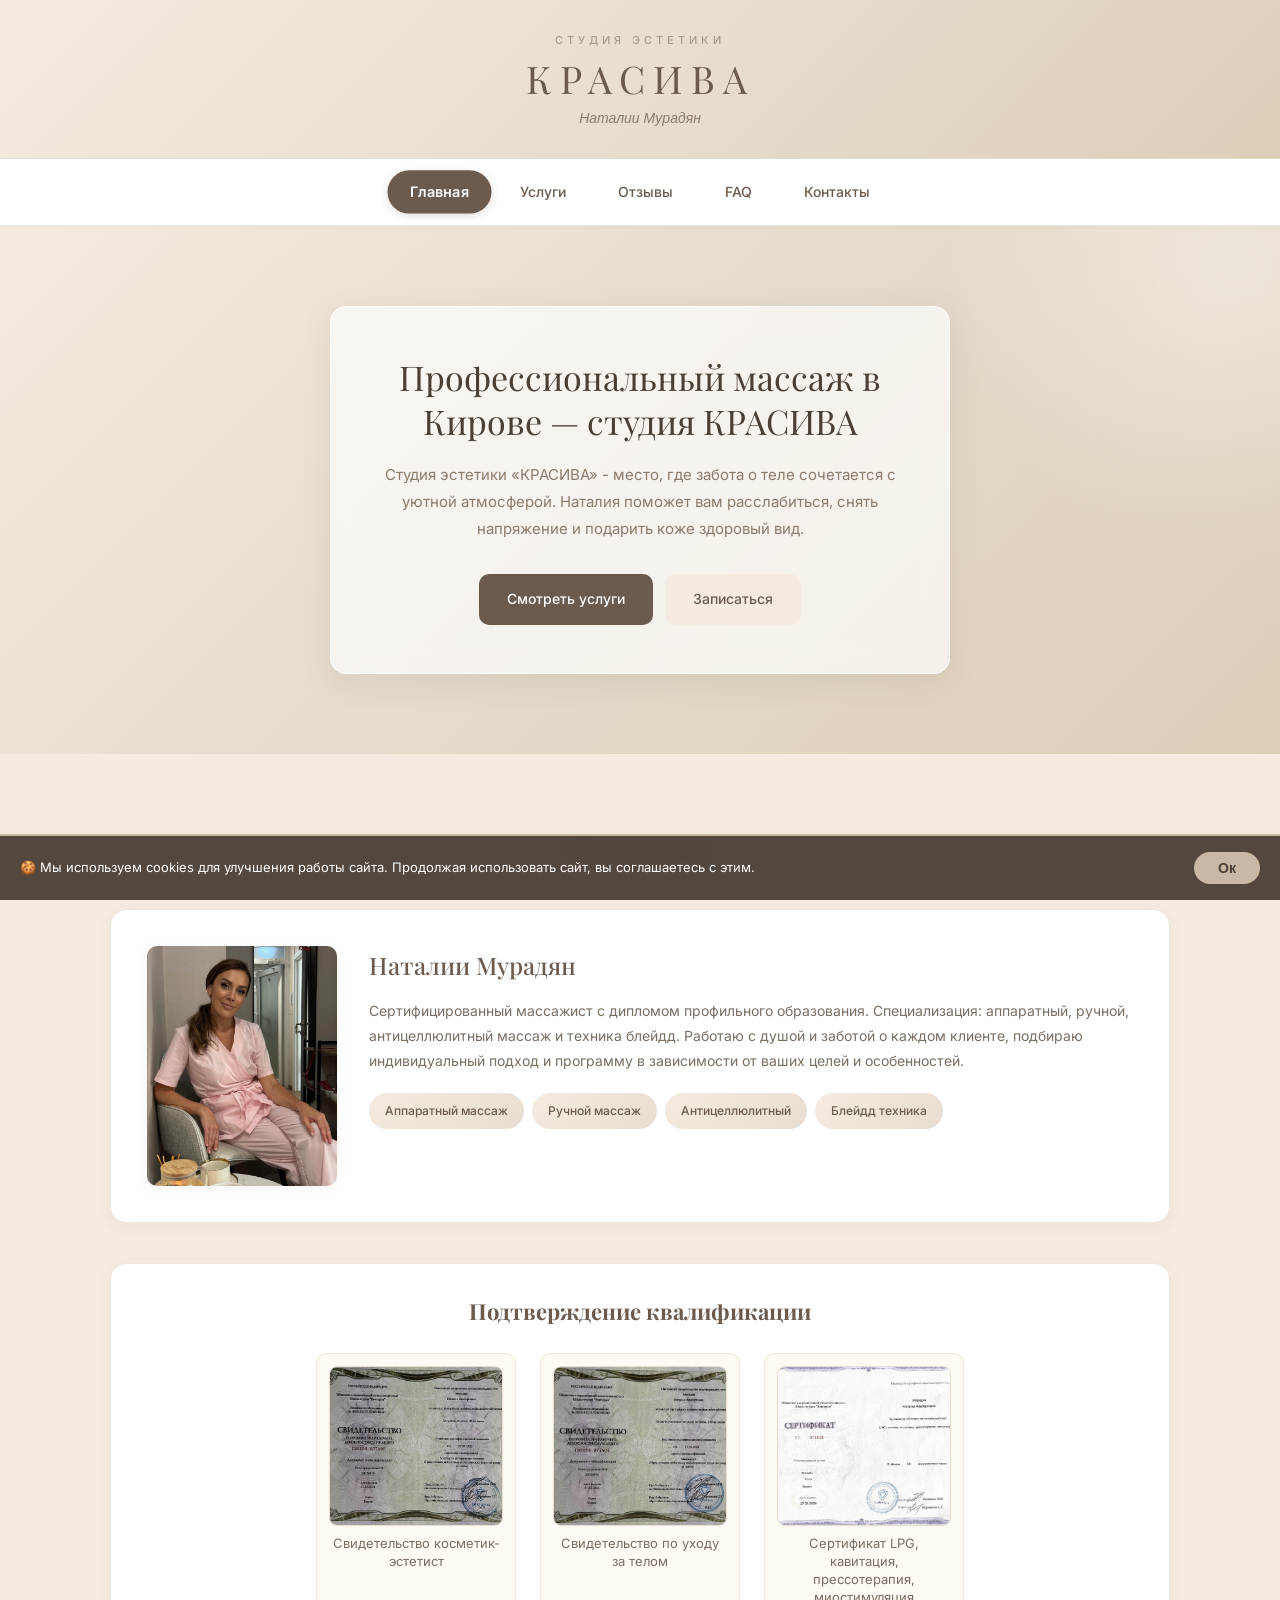
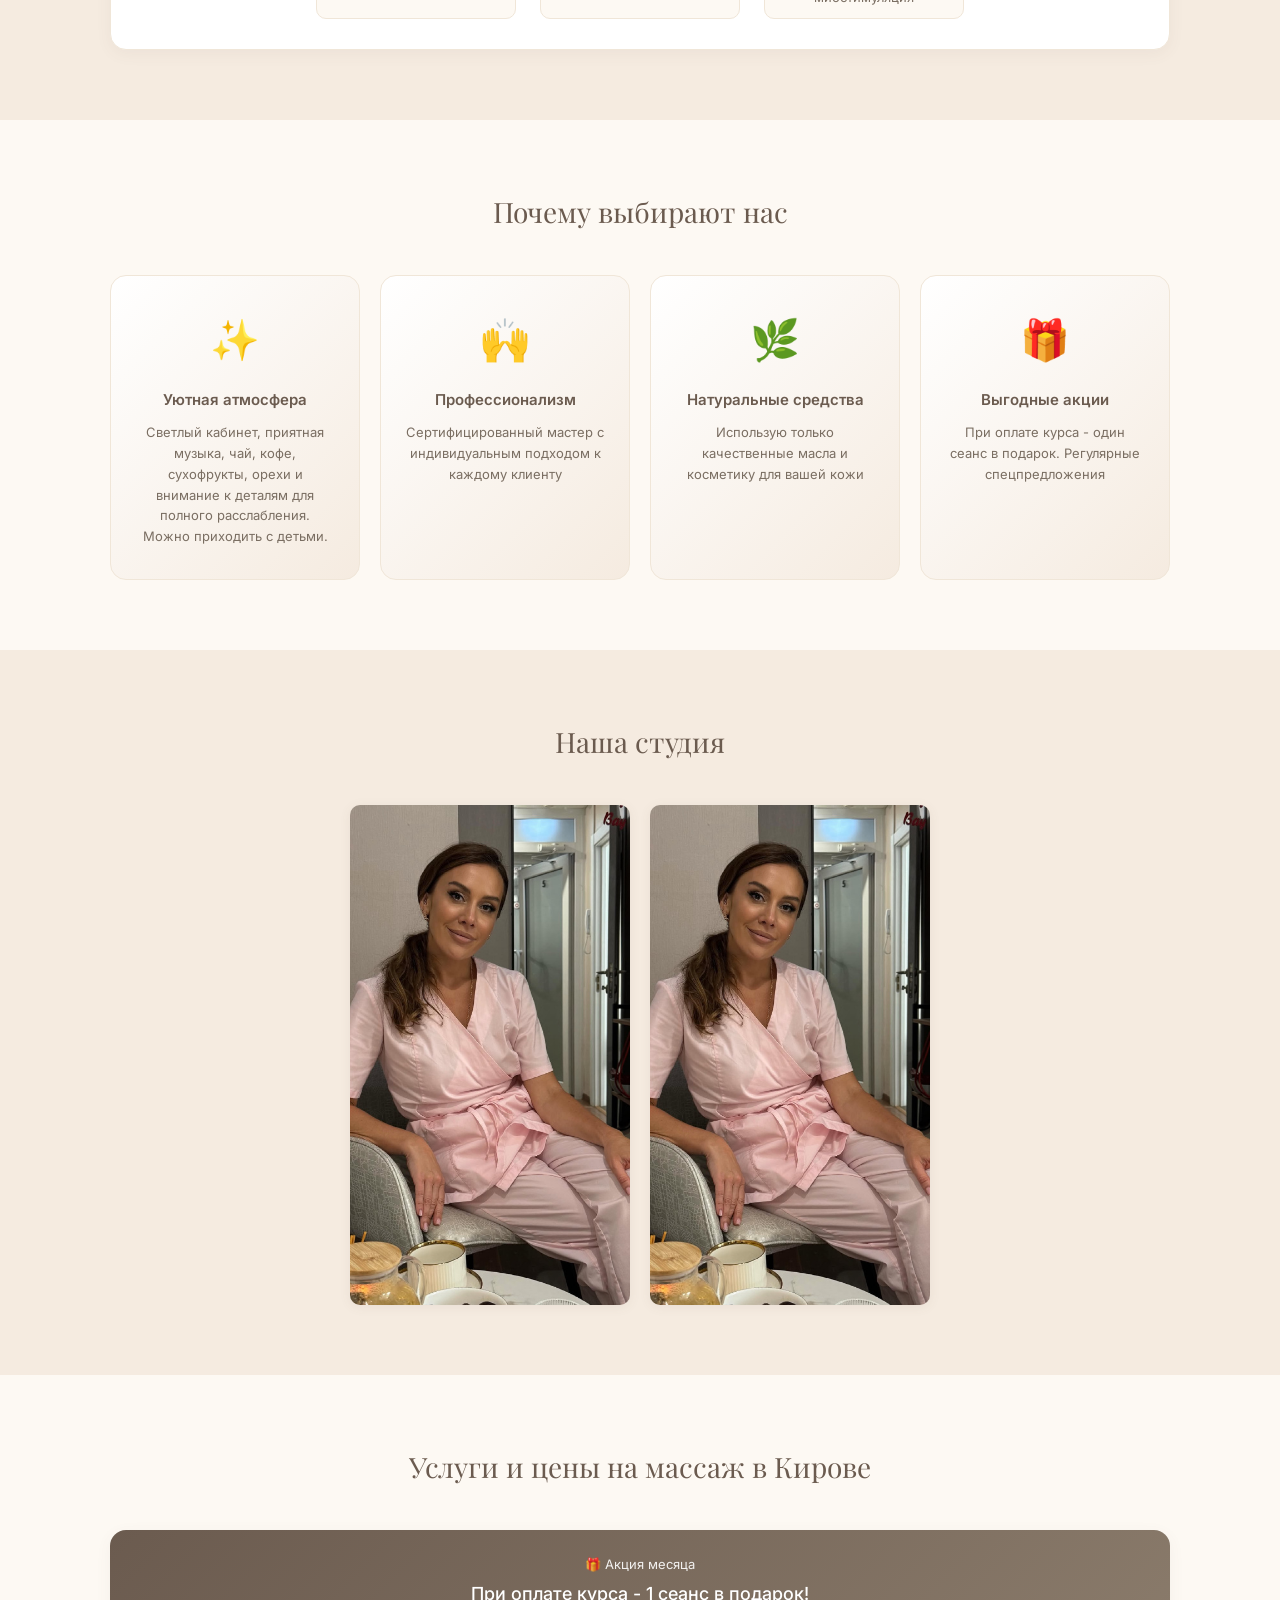
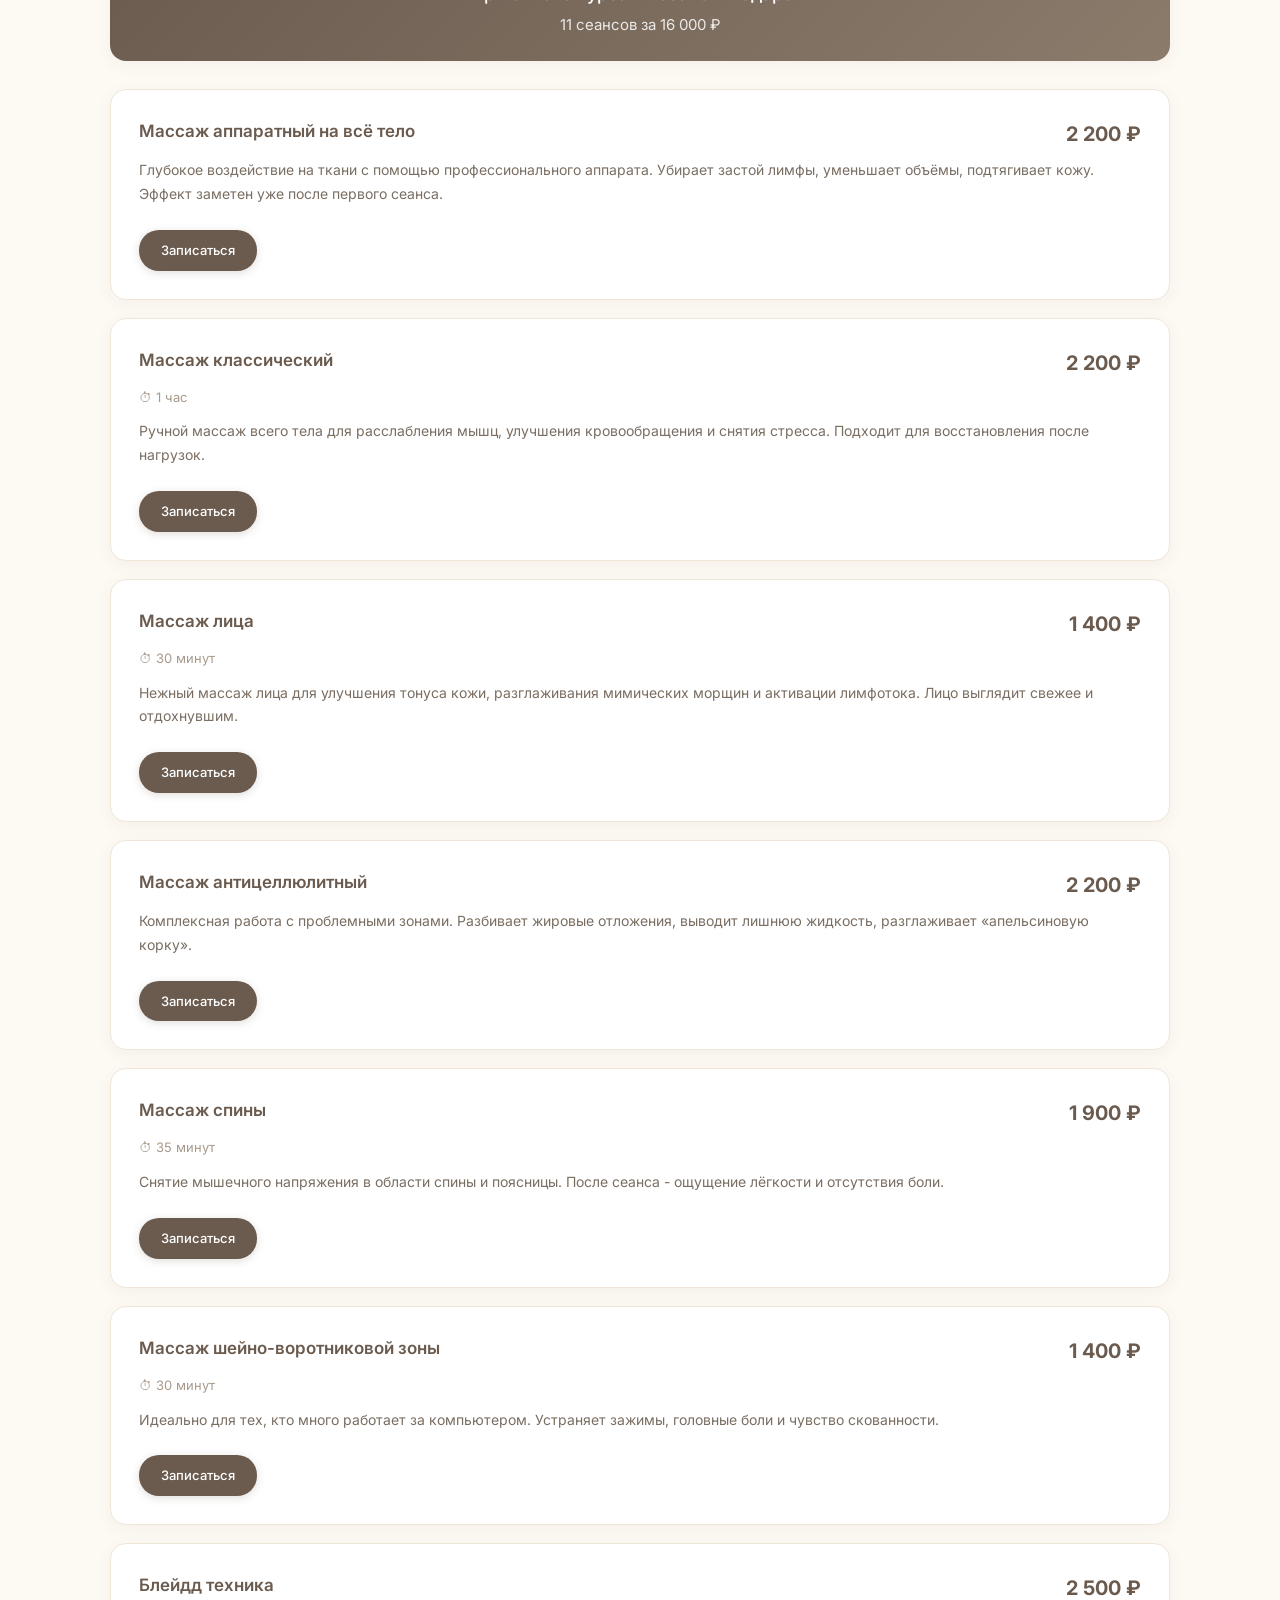
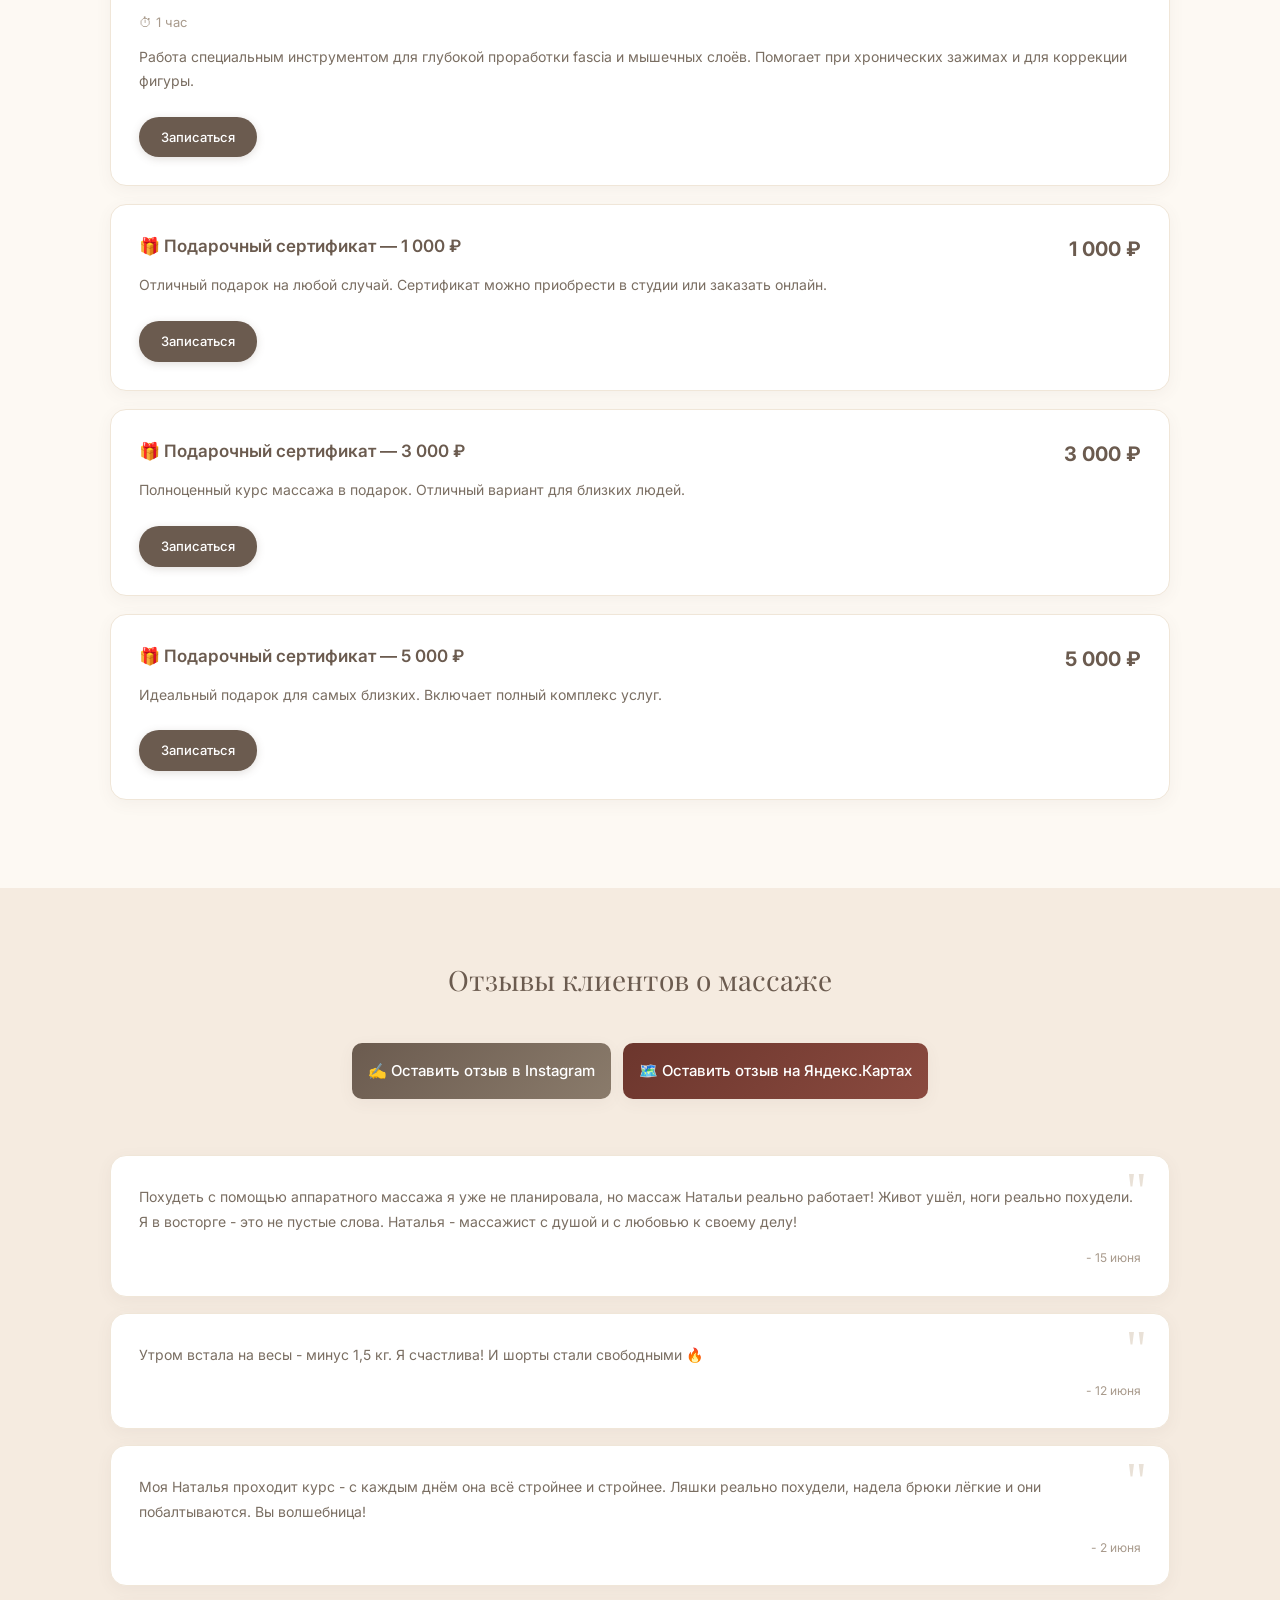
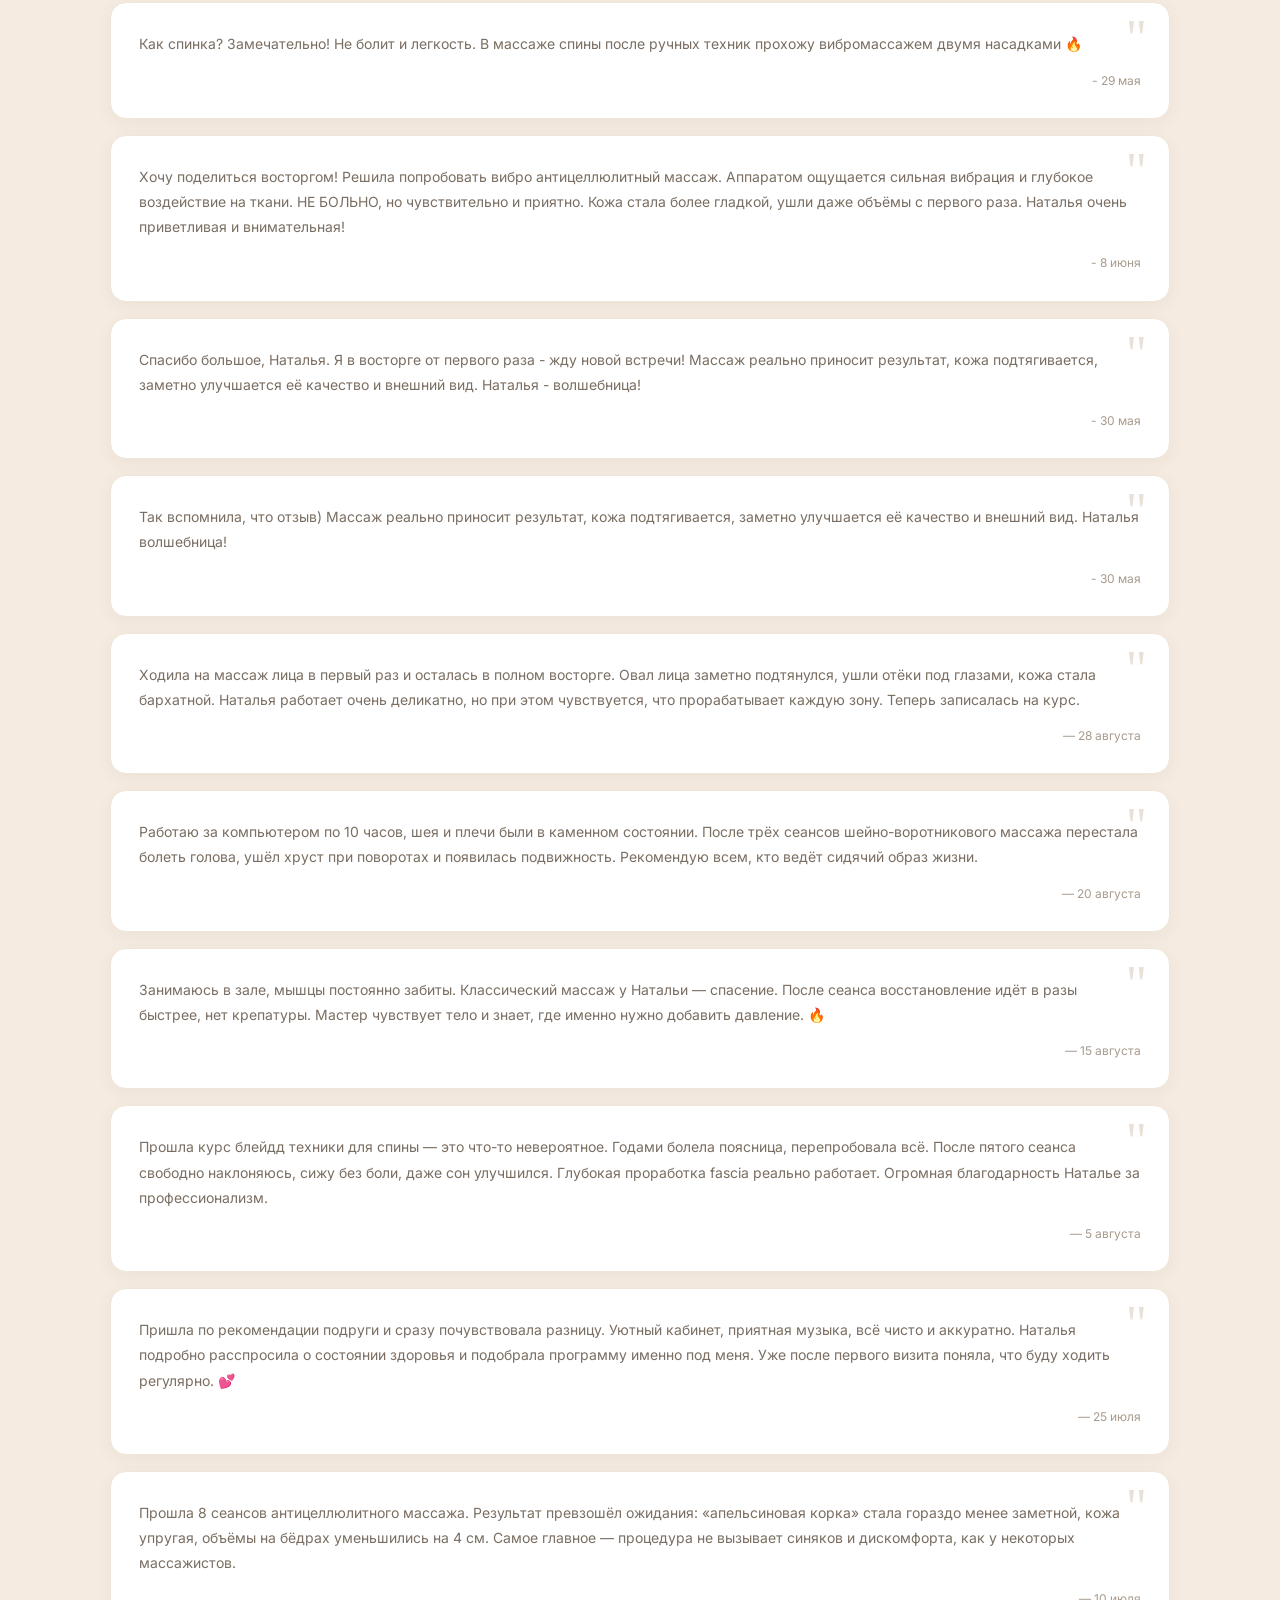
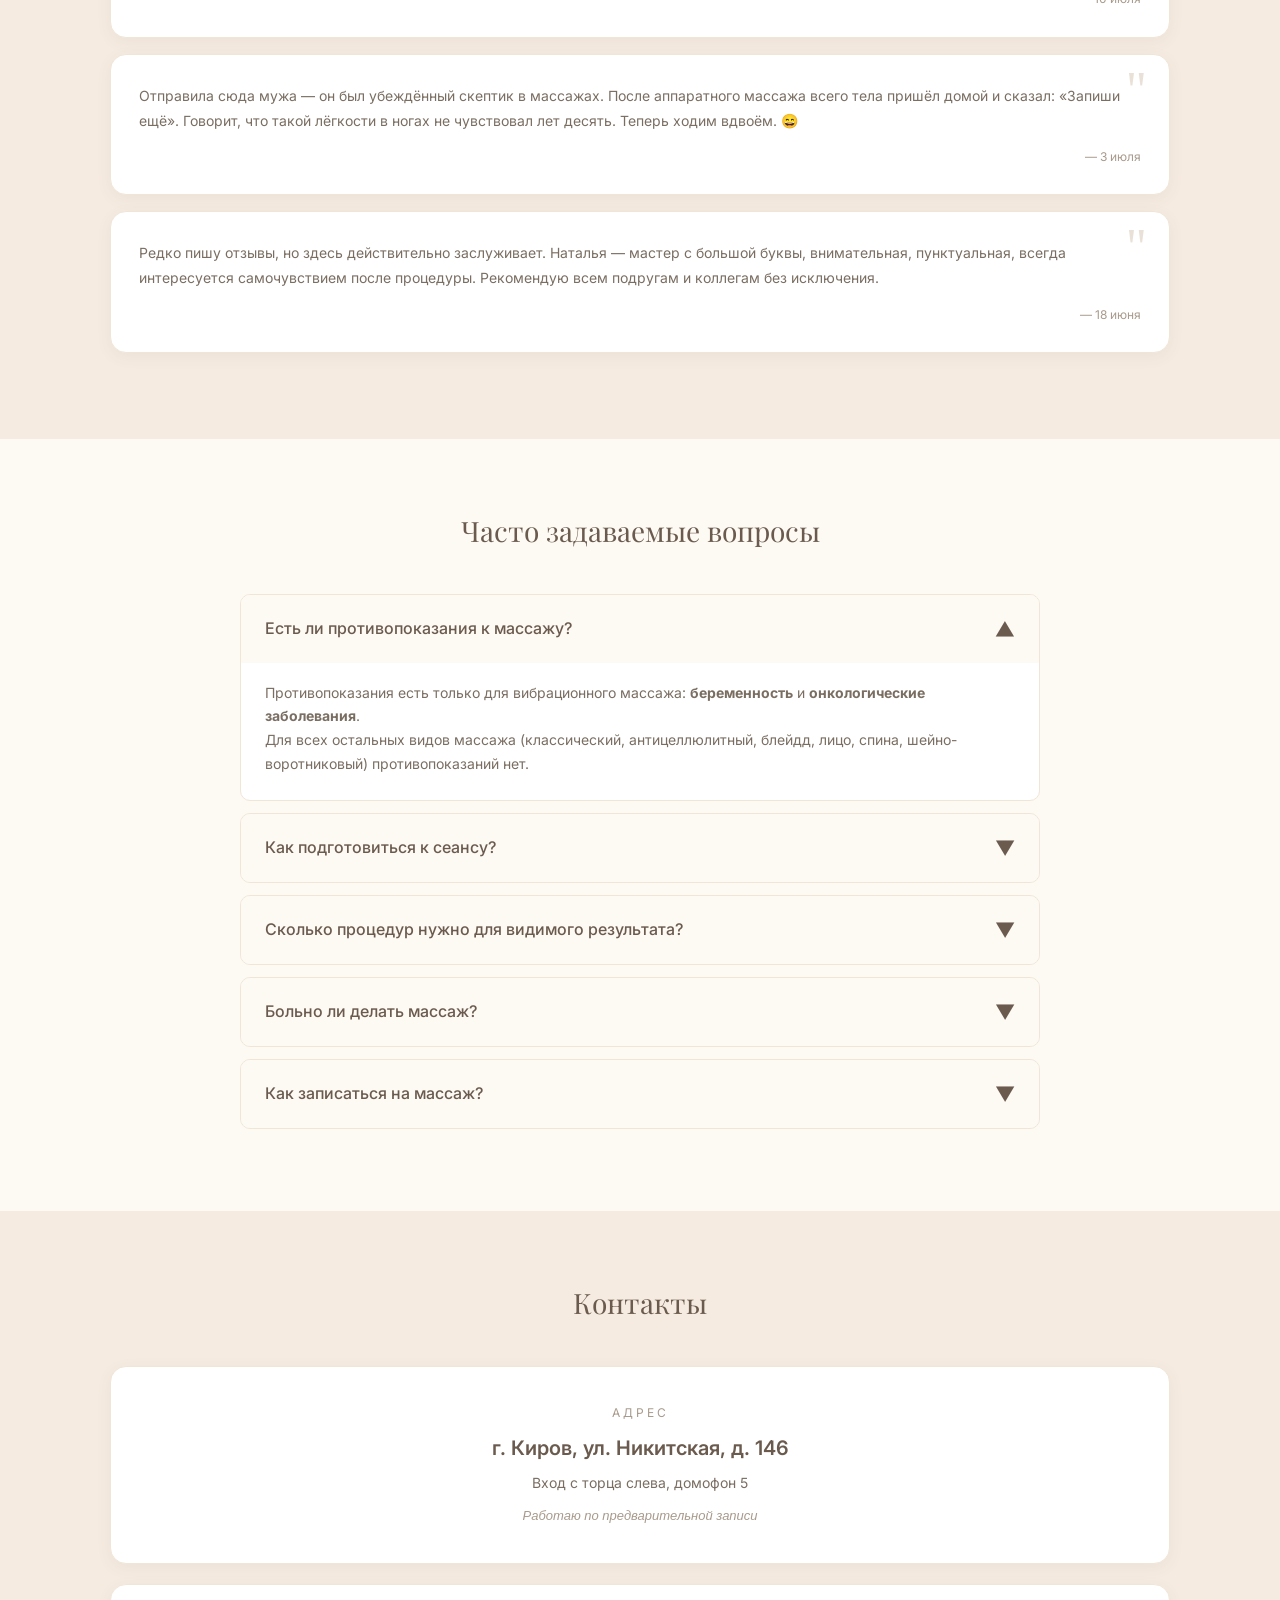
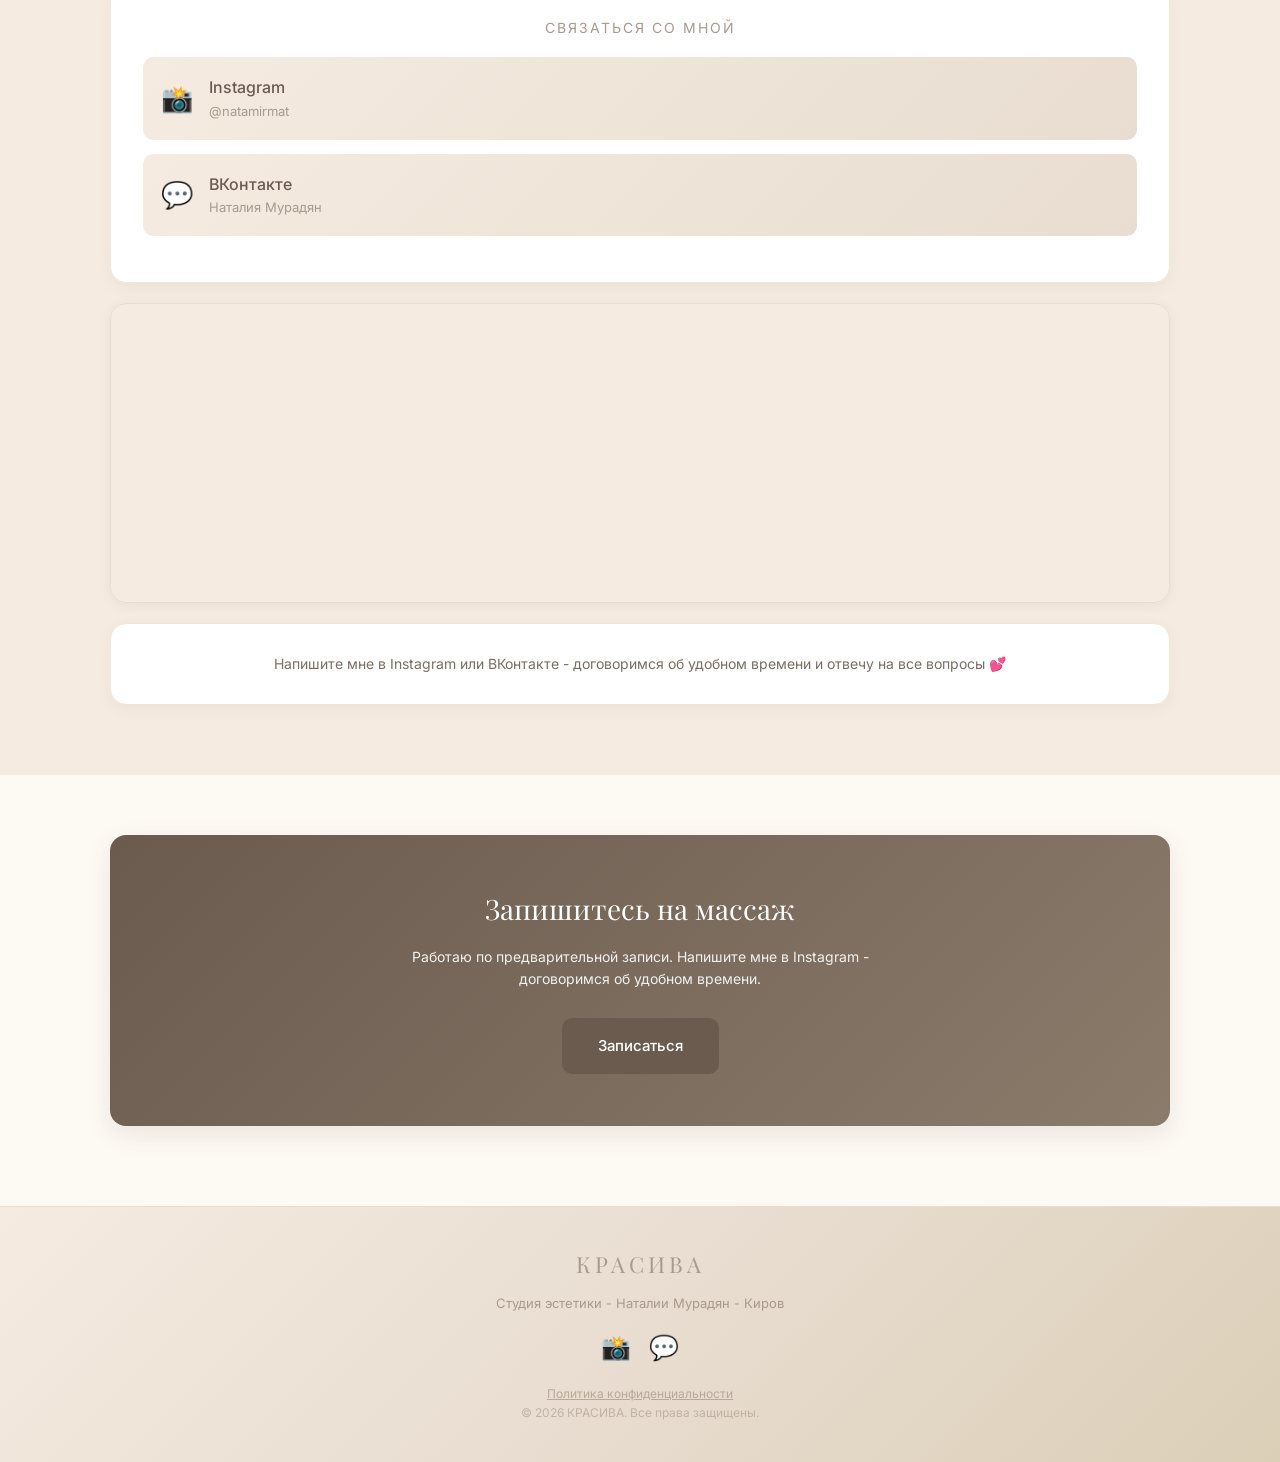
==== commit 4f60175e: "Update index.html" ====
--- a/index.html
+++ b/index.html
@@ -348,7 +348,7 @@
                     <div class="feature-card">
                         <div class="feature-icon">✨</div>
                         <h3 class="feature-title">Уютная атмосфера</h3>
-                        <p class="feature-text">Светлый кабинет, приятная музыка и внимание к деталям для полного расслабления</p>
+                        <p class="feature-text">Светлый кабинет, приятная музыка, чай, кофе, сухофрукты, орехи и внимание к деталям для полного расслабления. Можно приходить с детьми.</p>
                     </div>
                     <div class="feature-card">
                         <div class="feature-icon">🙌</div>
--- a/style.css
+++ b/style.css
@@ -297,6 +297,10 @@
     background: linear-gradient(180deg, var(--color-bg-sand) 0%, var(--color-bg-parchment) 100%);
 }
 
+.faq-section {
+    background: linear-gradient(180deg, var(--color-bg-cream) 0%, var(--color-bg-linen) 100%);
+}
+
 .section-title {
     font-family: var(--font-heading);
     font-size: 28px;
@@ -809,6 +813,66 @@
     max-width: 500px;
     margin-left: auto;
     margin-right: auto;
+}
+
+/* --- FAQ (аккордеон) --- */
+.faq-list {
+    max-width: 800px;
+    margin: 0 auto;
+}
+
+.faq-item {
+    background: var(--color-bg-light);
+    border-radius: var(--radius-sm);
+    margin-bottom: 12px;
+    border: 1px solid var(--color-border-light);
+    overflow: hidden;
+    transition: var(--transition);
+}
+
+.faq-item:hover {
+    border-color: var(--color-accent-deep);
+}
+
+.faq-question {
+    padding: 18px 24px;
+    cursor: pointer;
+    display: flex;
+    justify-content: space-between;
+    align-items: center;
+    font-weight: 500;
+    color: var(--color-primary);
+    font-size: 16px;
+    background: var(--color-bg-cream);
+    transition: var(--transition);
+}
+
+.faq-question:hover {
+    background: var(--color-accent-light);
+}
+
+.faq-question .faq-icon {
+    font-size: 20px;
+    transition: transform 0.3s ease;
+}
+
+.faq-item.active .faq-icon {
+    transform: rotate(180deg);
+}
+
+.faq-answer {
+    padding: 0 24px;
+    max-height: 0;
+    overflow: hidden;
+    transition: max-height 0.4s ease, padding 0.3s ease;
+    color: var(--color-text-muted);
+    font-size: 14px;
+    line-height: 1.7;
+}
+
+.faq-item.active .faq-answer {
+    padding: 18px 24px 24px;
+    max-height: 500px;
 }
 
 /* --- ФУТЕР --- */
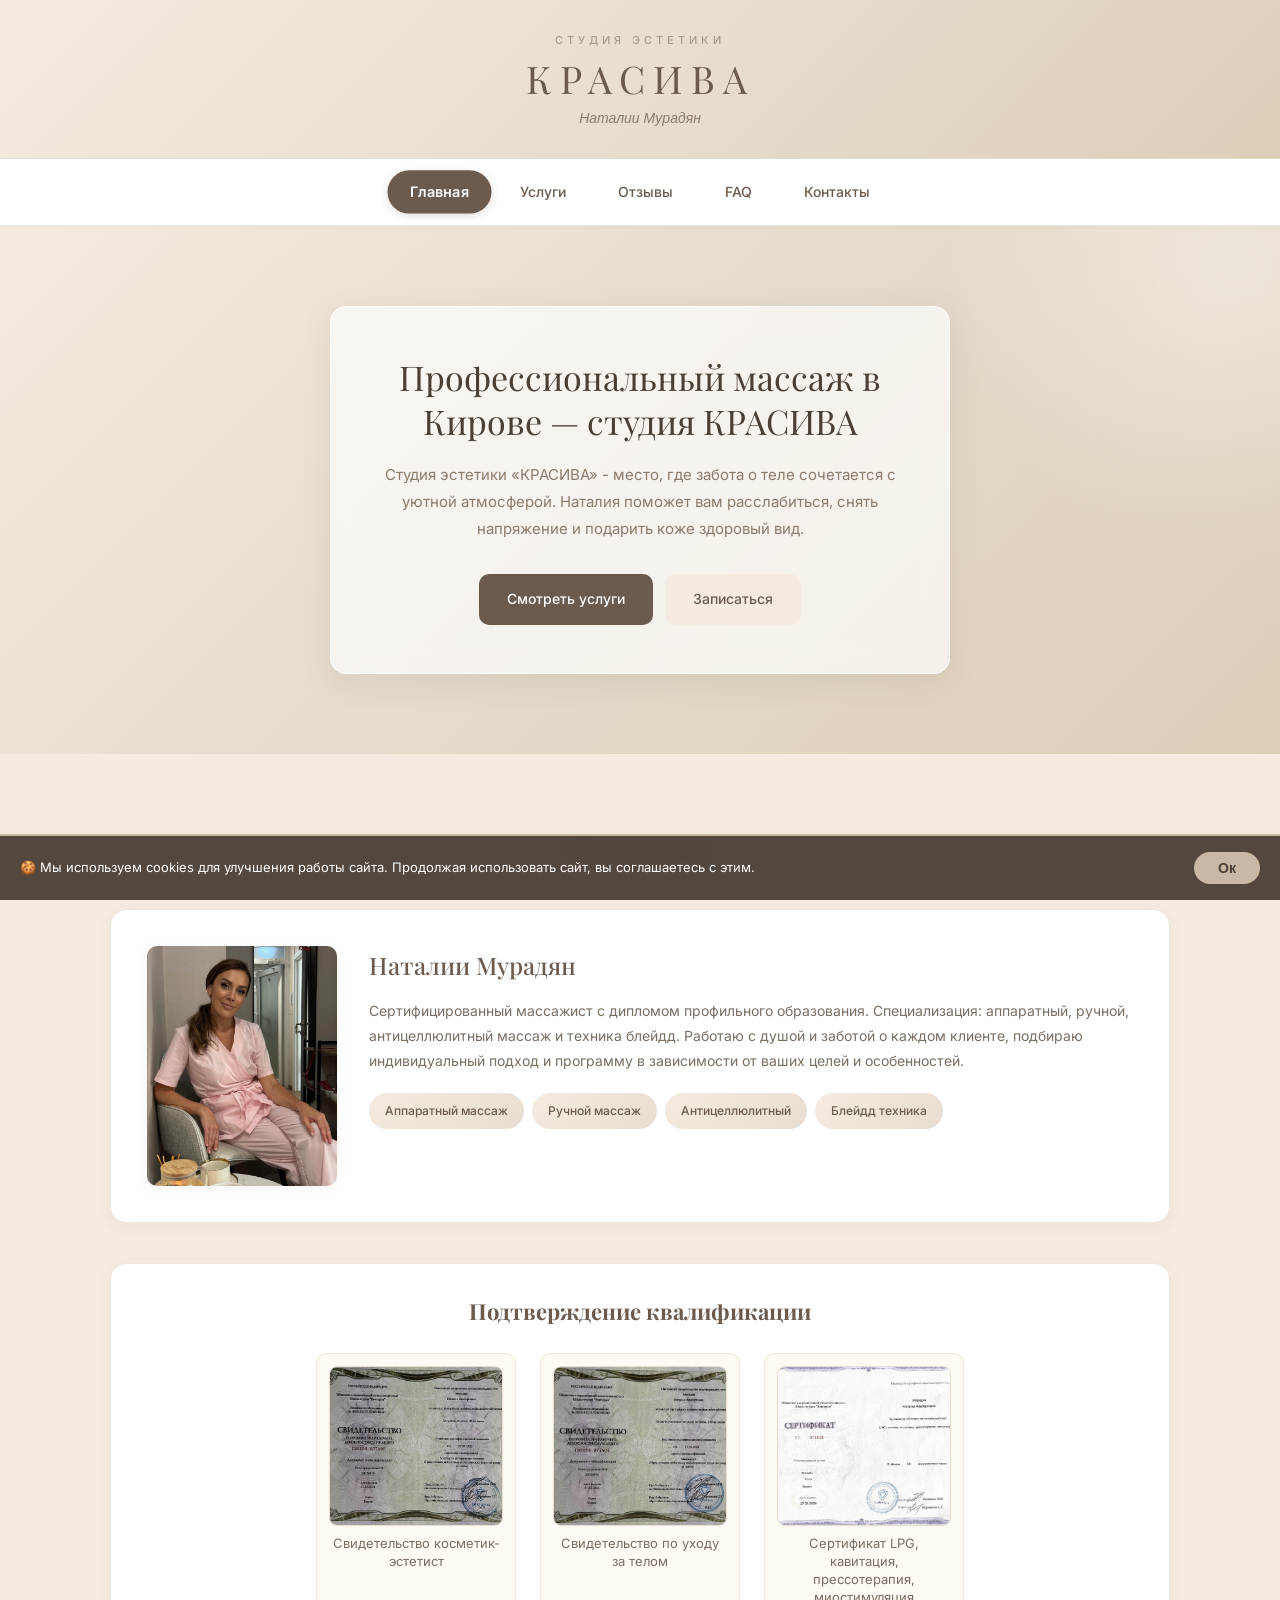
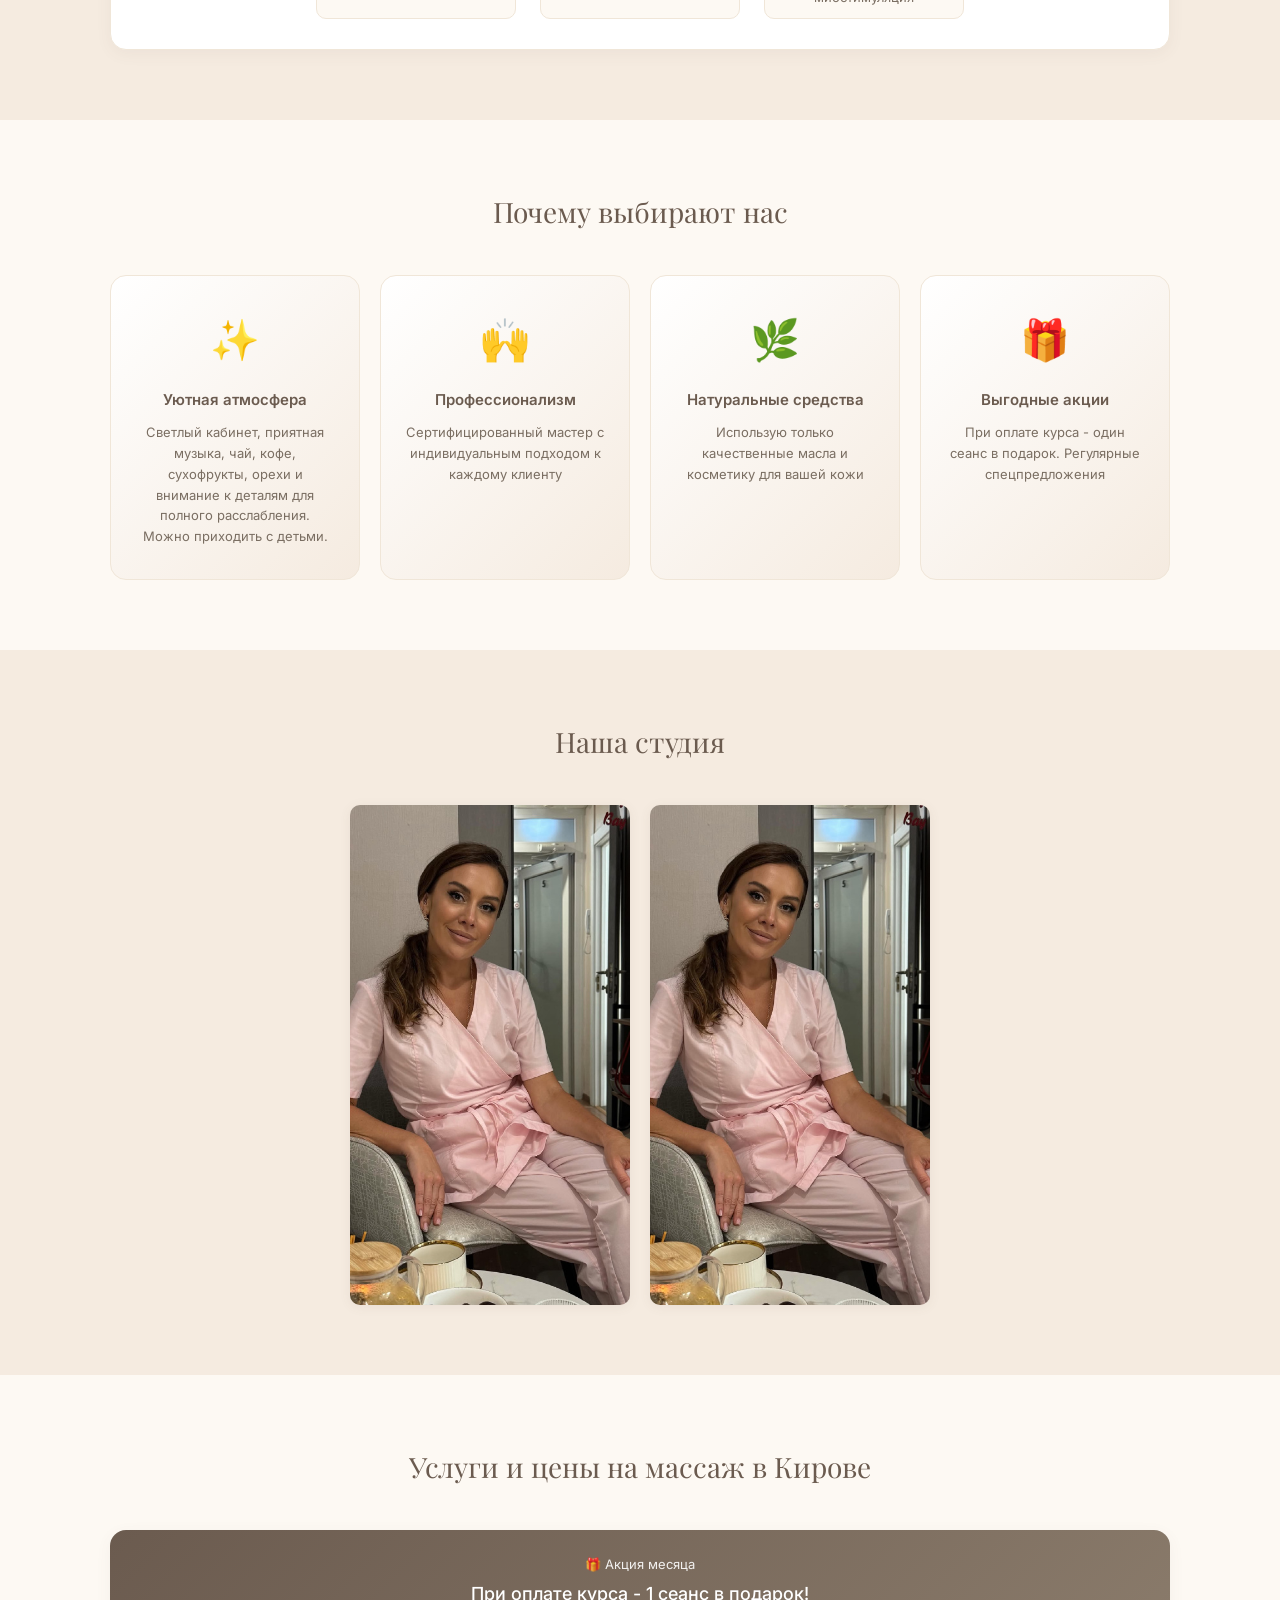
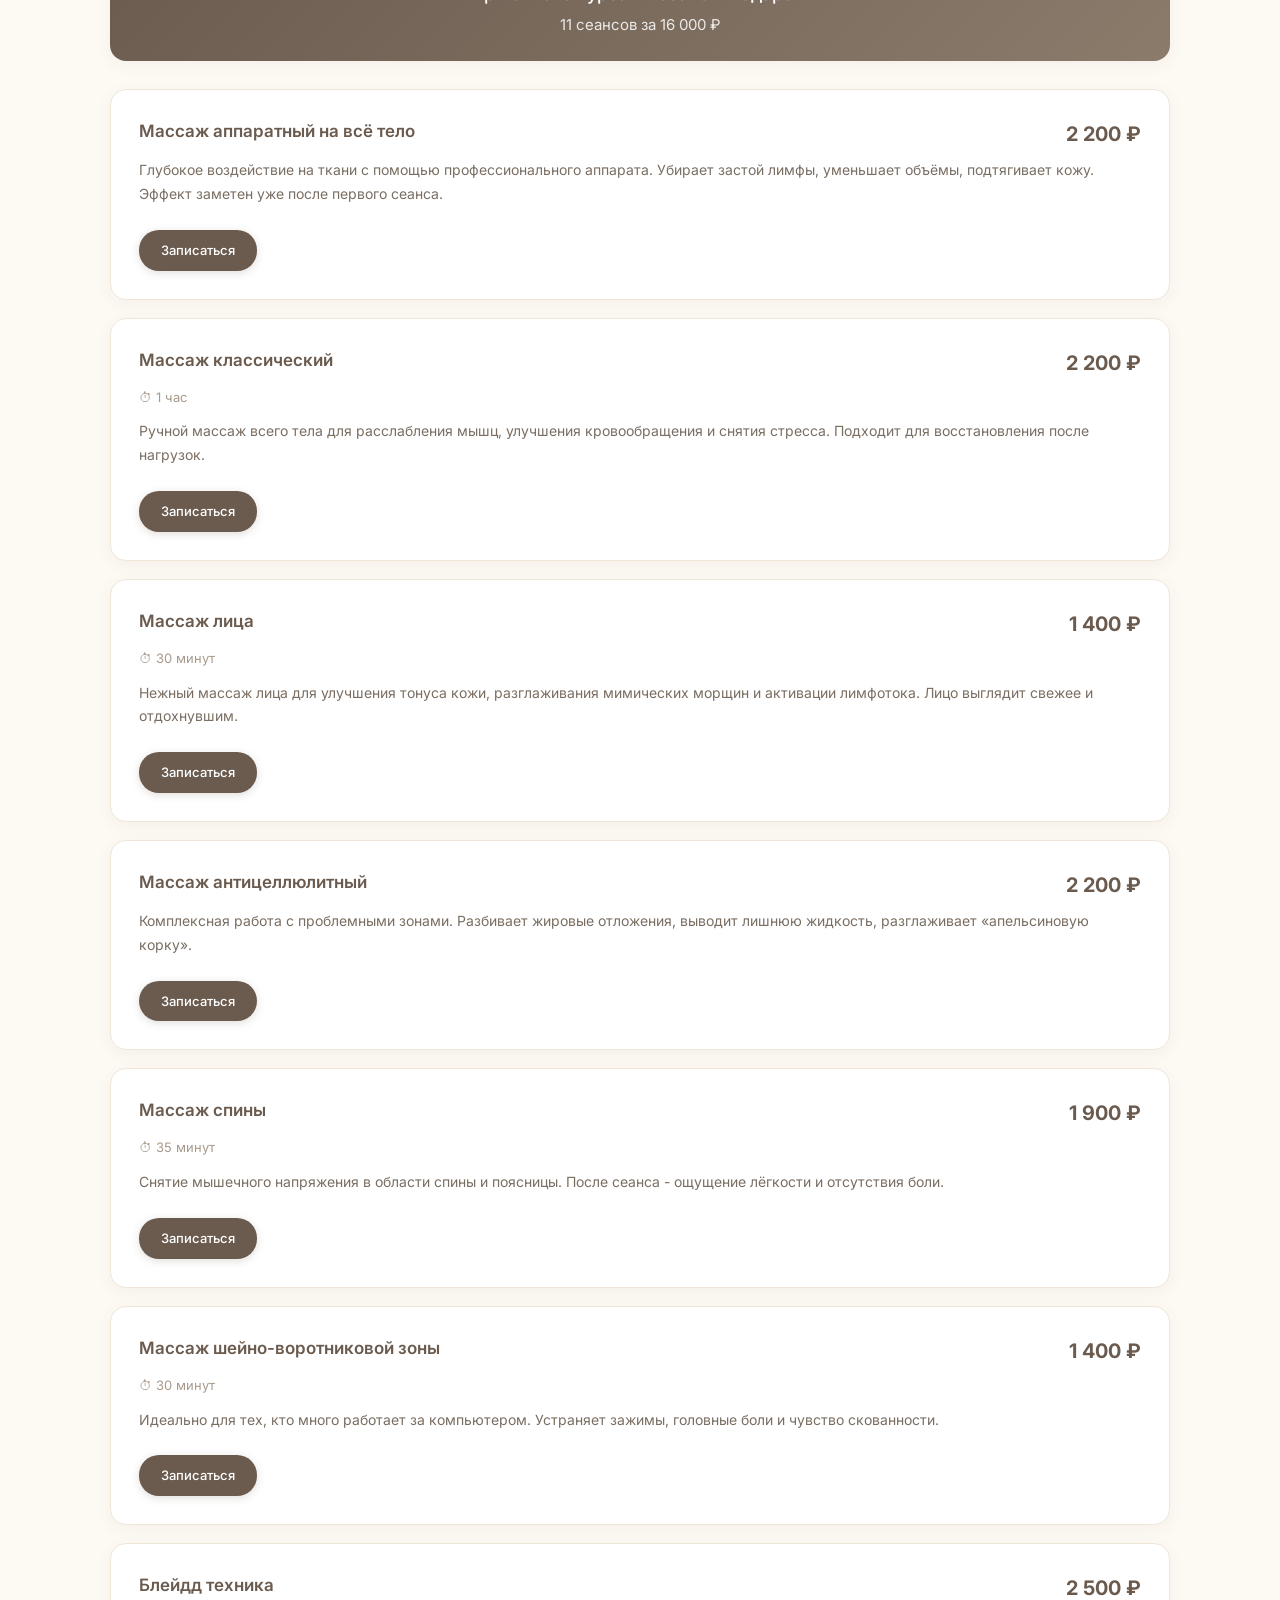
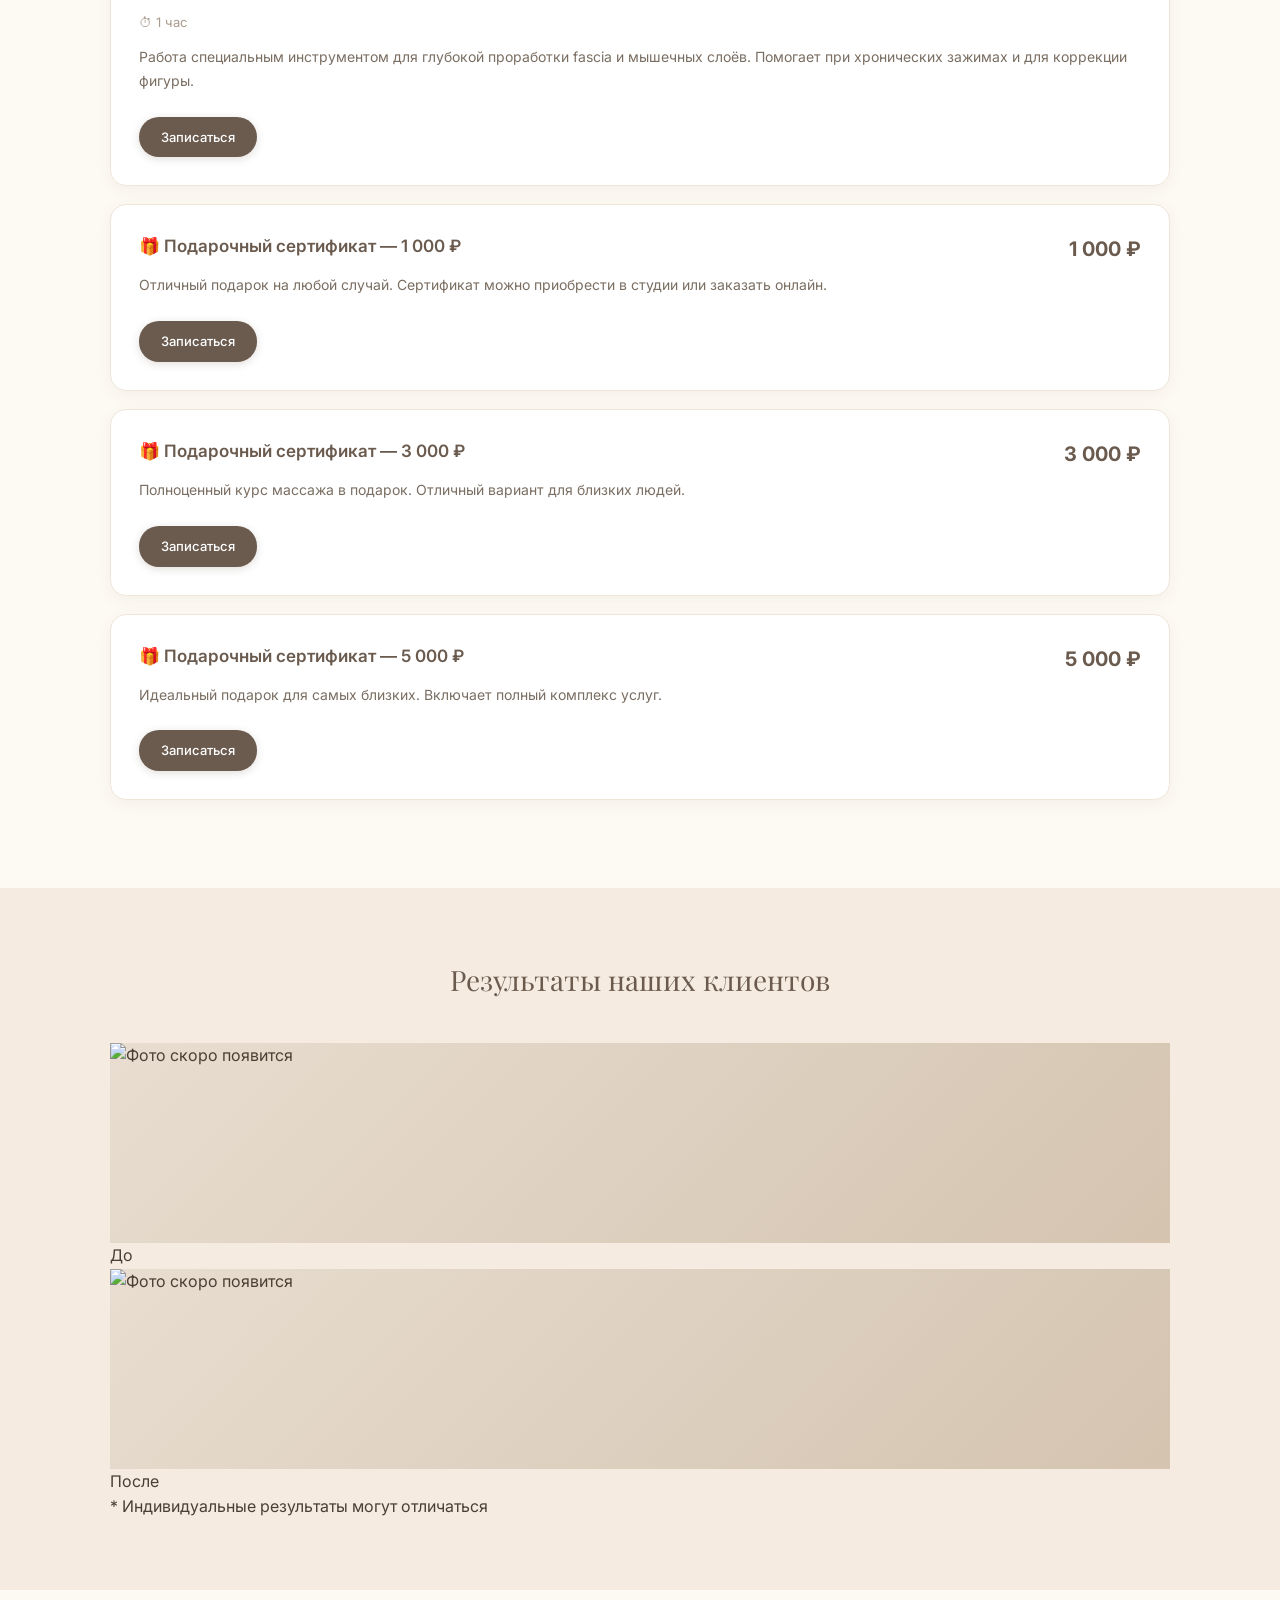
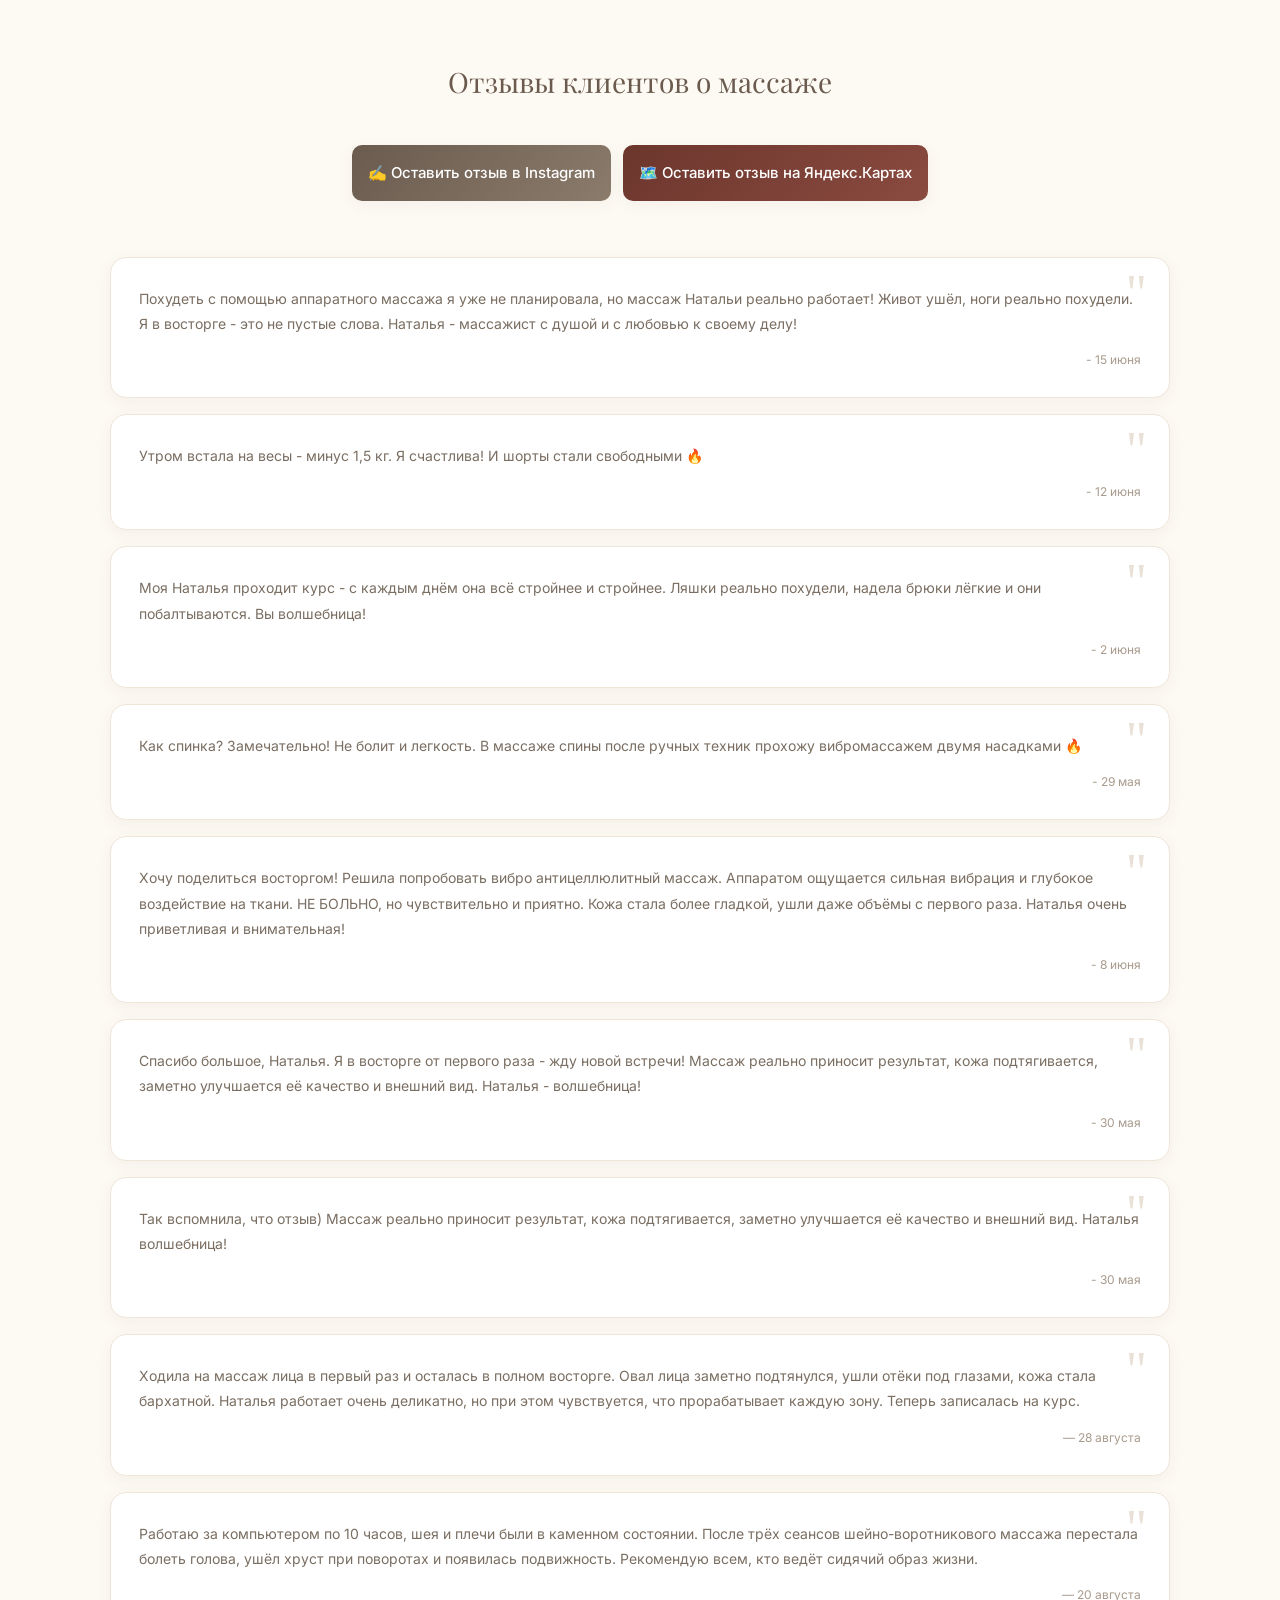
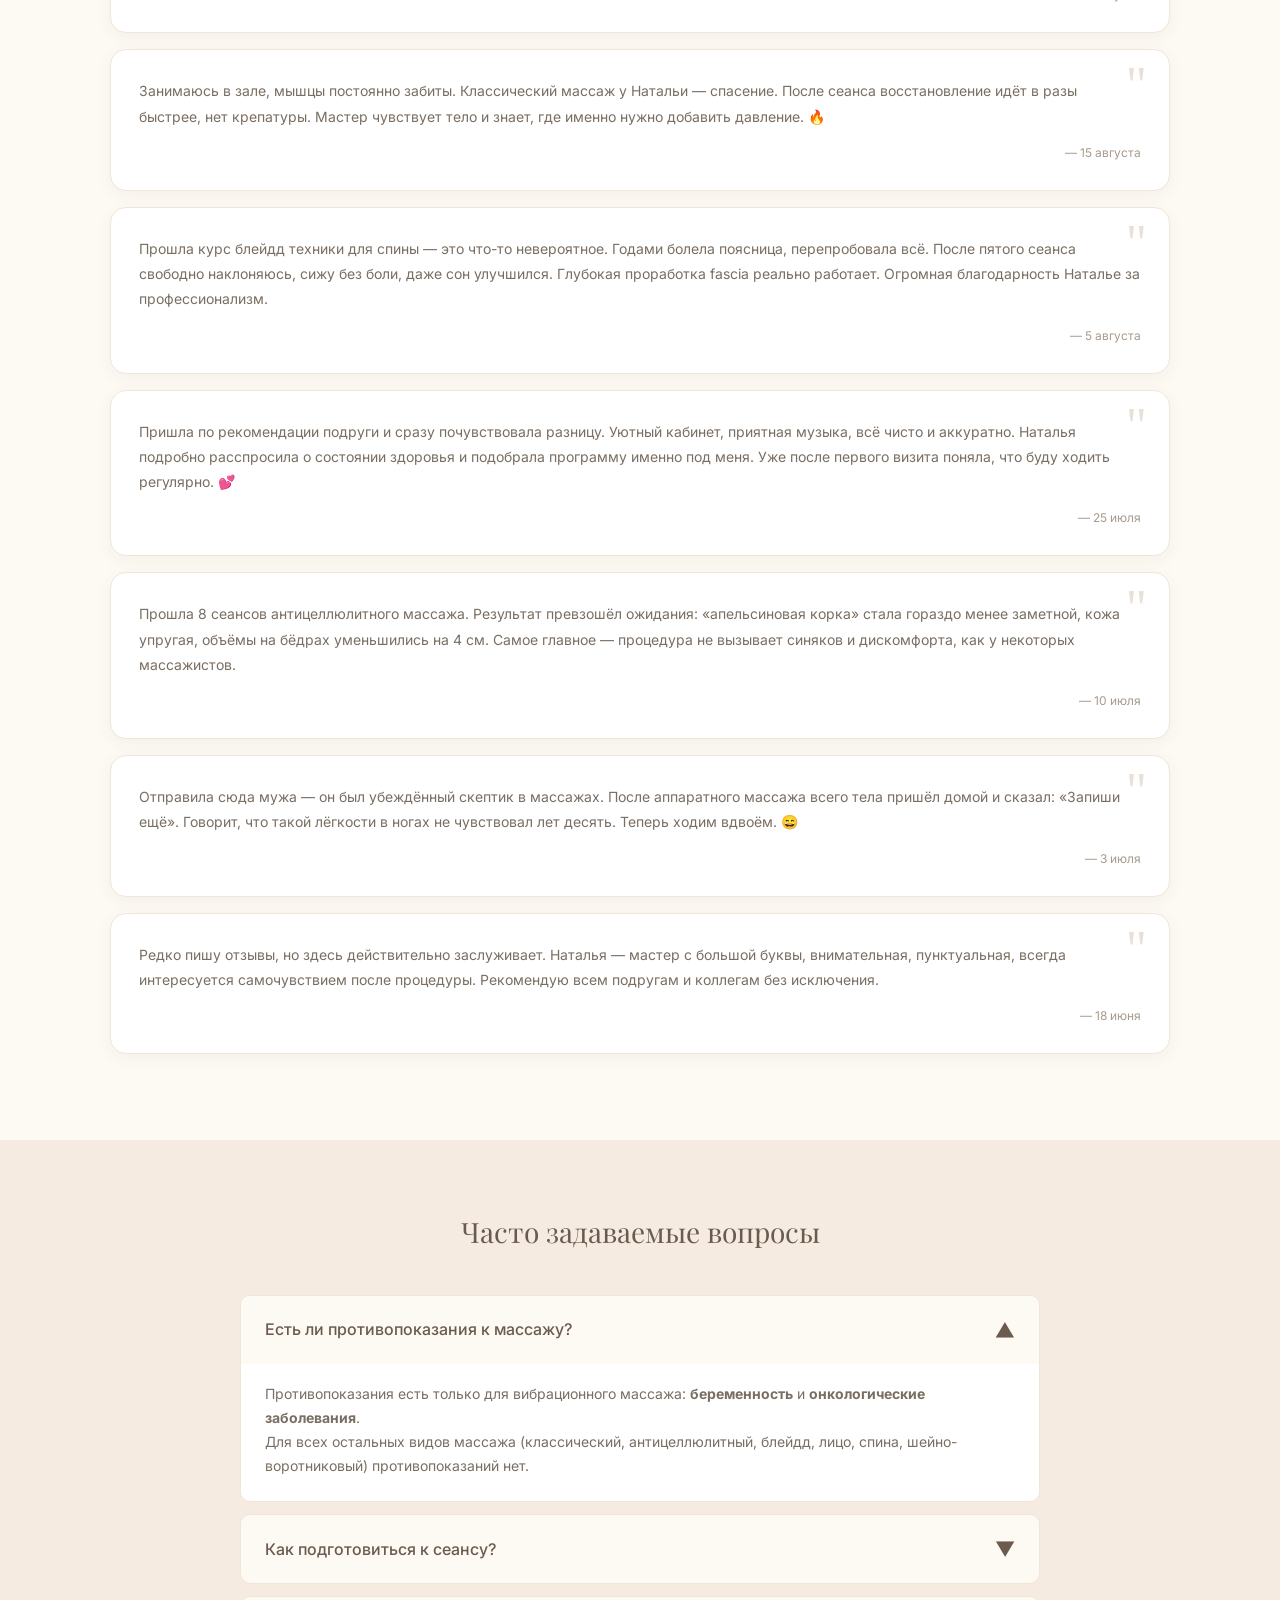
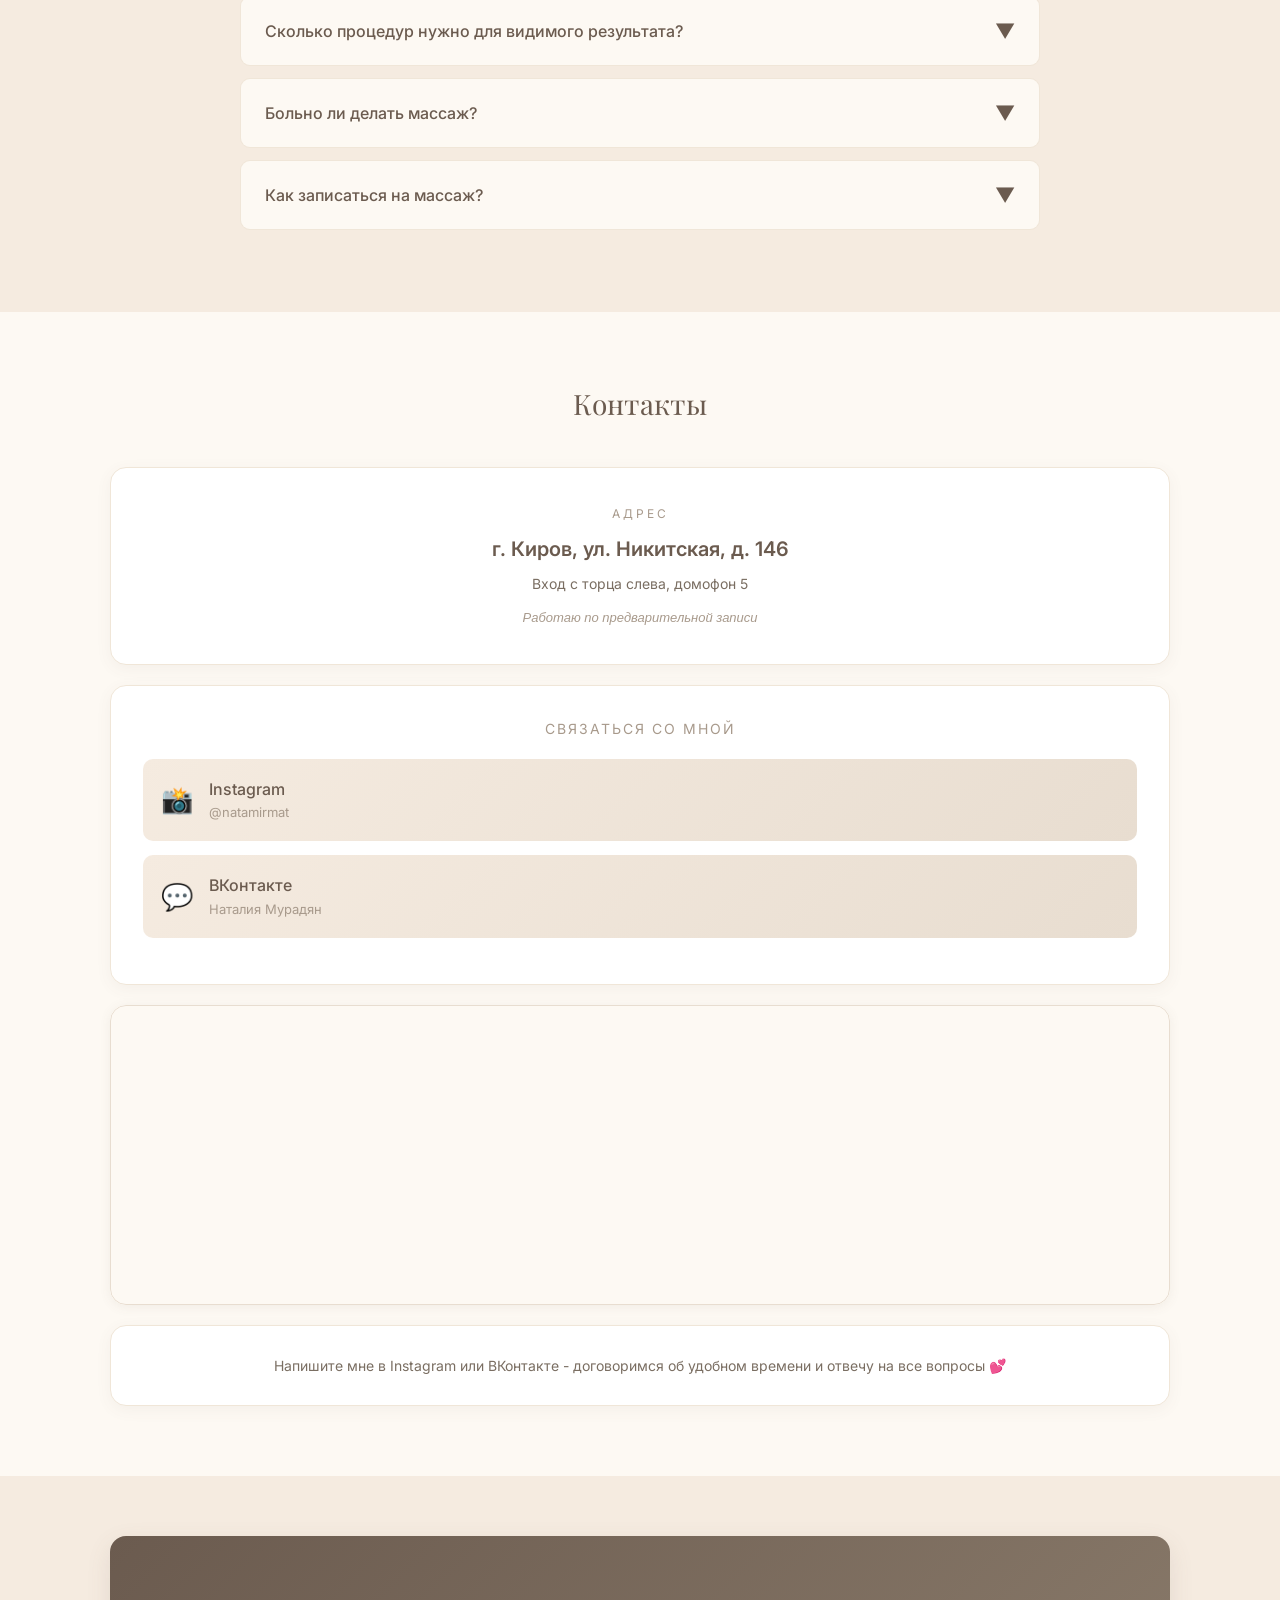
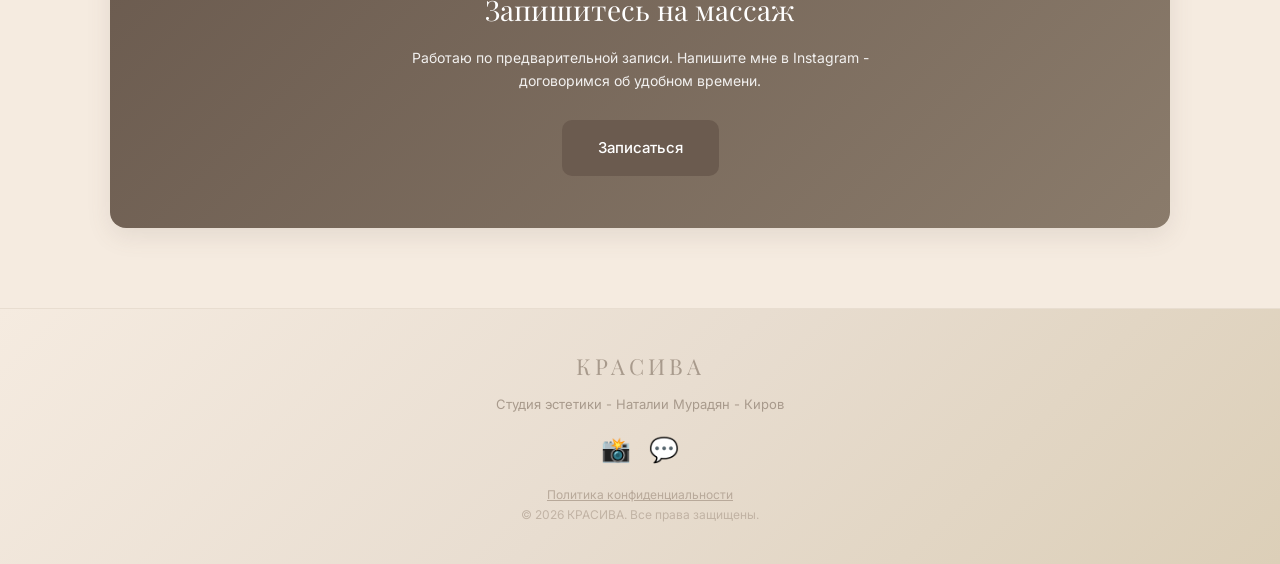
==== commit d4a310c0: "Update index.html" ====
--- a/index.html
+++ b/index.html
@@ -520,6 +520,24 @@
             </div>
         </section>
 
+                <!-- РЕЗУЛЬТАТЫ ДО/ПОСЛЕ -->
+        <section class="section results-section" id="results">
+            <div class="container">
+                <h2 class="section-title">Результаты наших клиентов</h2>
+                <div class="results-grid">
+                    <div class="result-item">
+                        <img src="do.jpg" alt="Фото до массажа" loading="lazy" class="result-img">
+                        <span class="result-label">До</span>
+                    </div>
+                    <div class="result-item">
+                        <img src="posle.jpg" alt="Фото после массажа" loading="lazy" class="result-img">
+                        <span class="result-label">После</span>
+                    </div>
+                </div>
+                <p class="result-note">* Индивидуальные результаты могут отличаться</p>
+            </div>
+        </section>
+
         <!-- ОТЗЫВЫ -->
         <section class="section reviews-section" id="reviews">
             <div class="container">
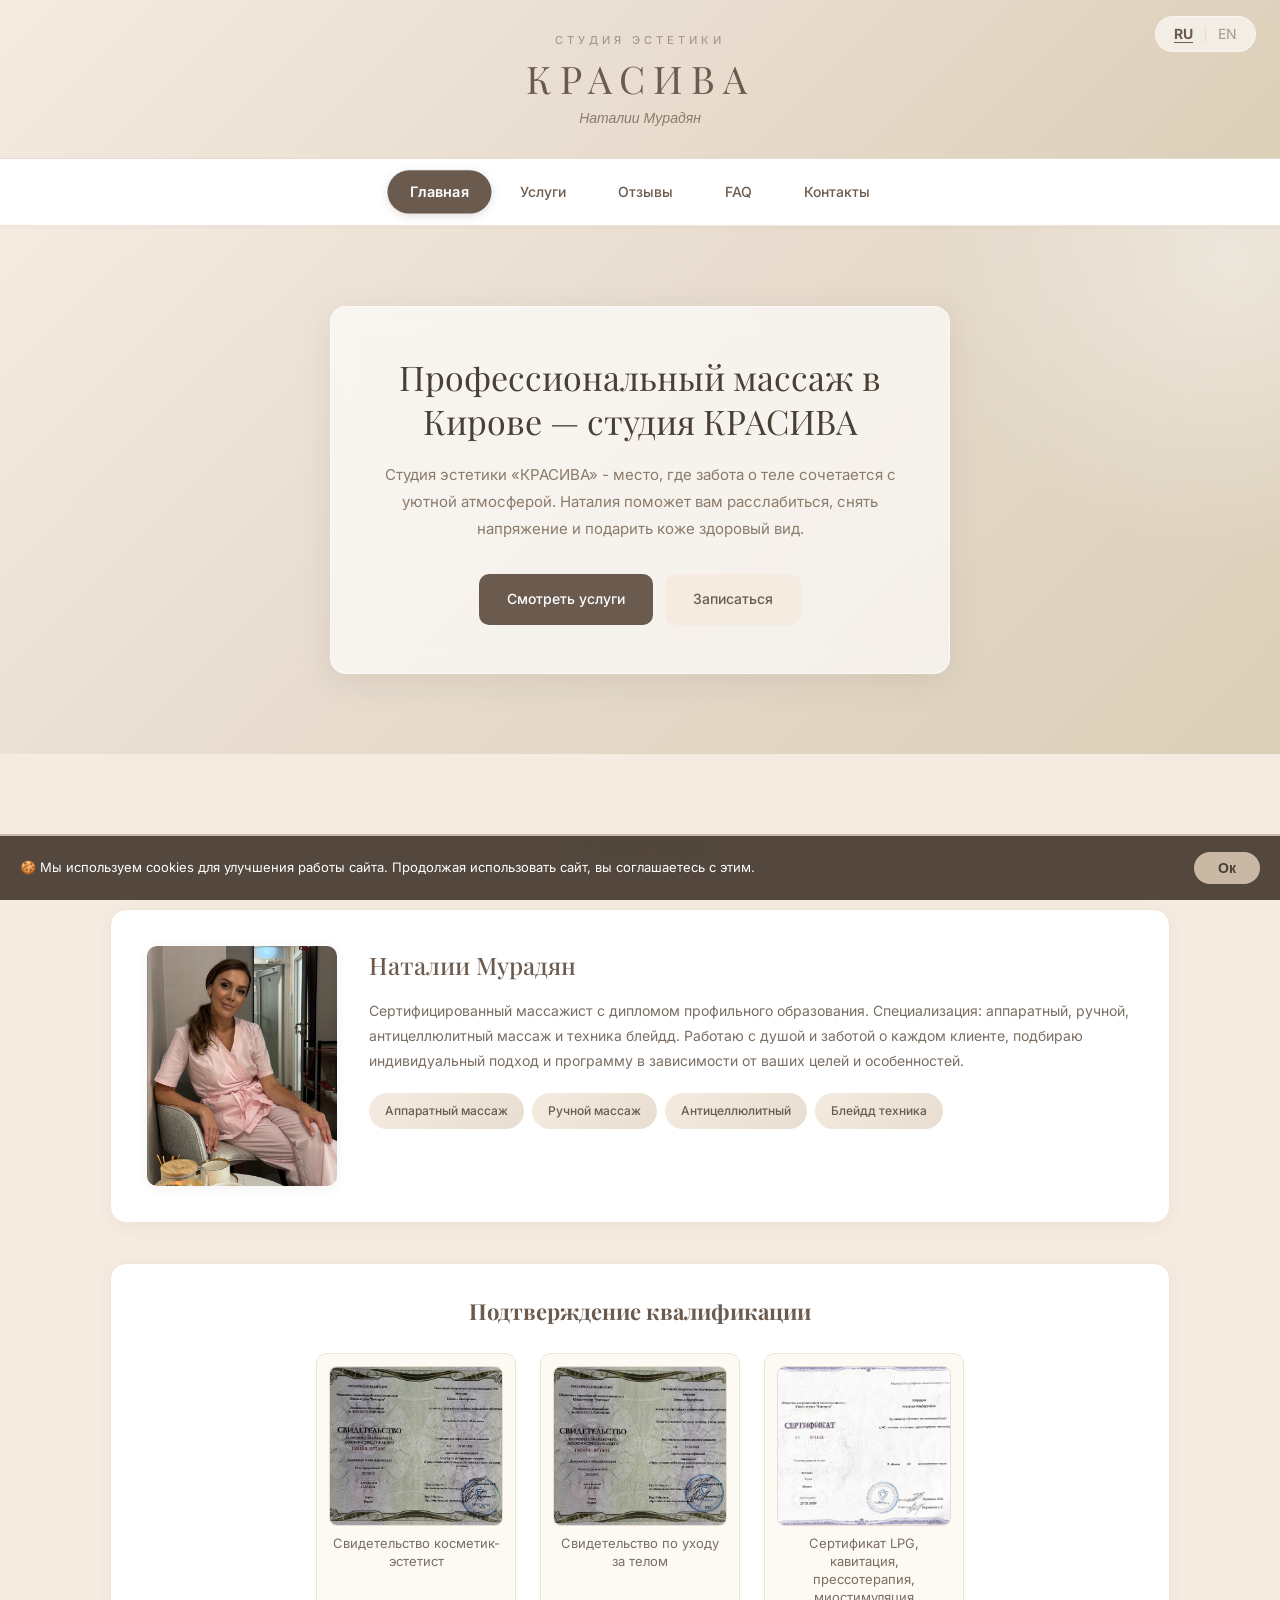
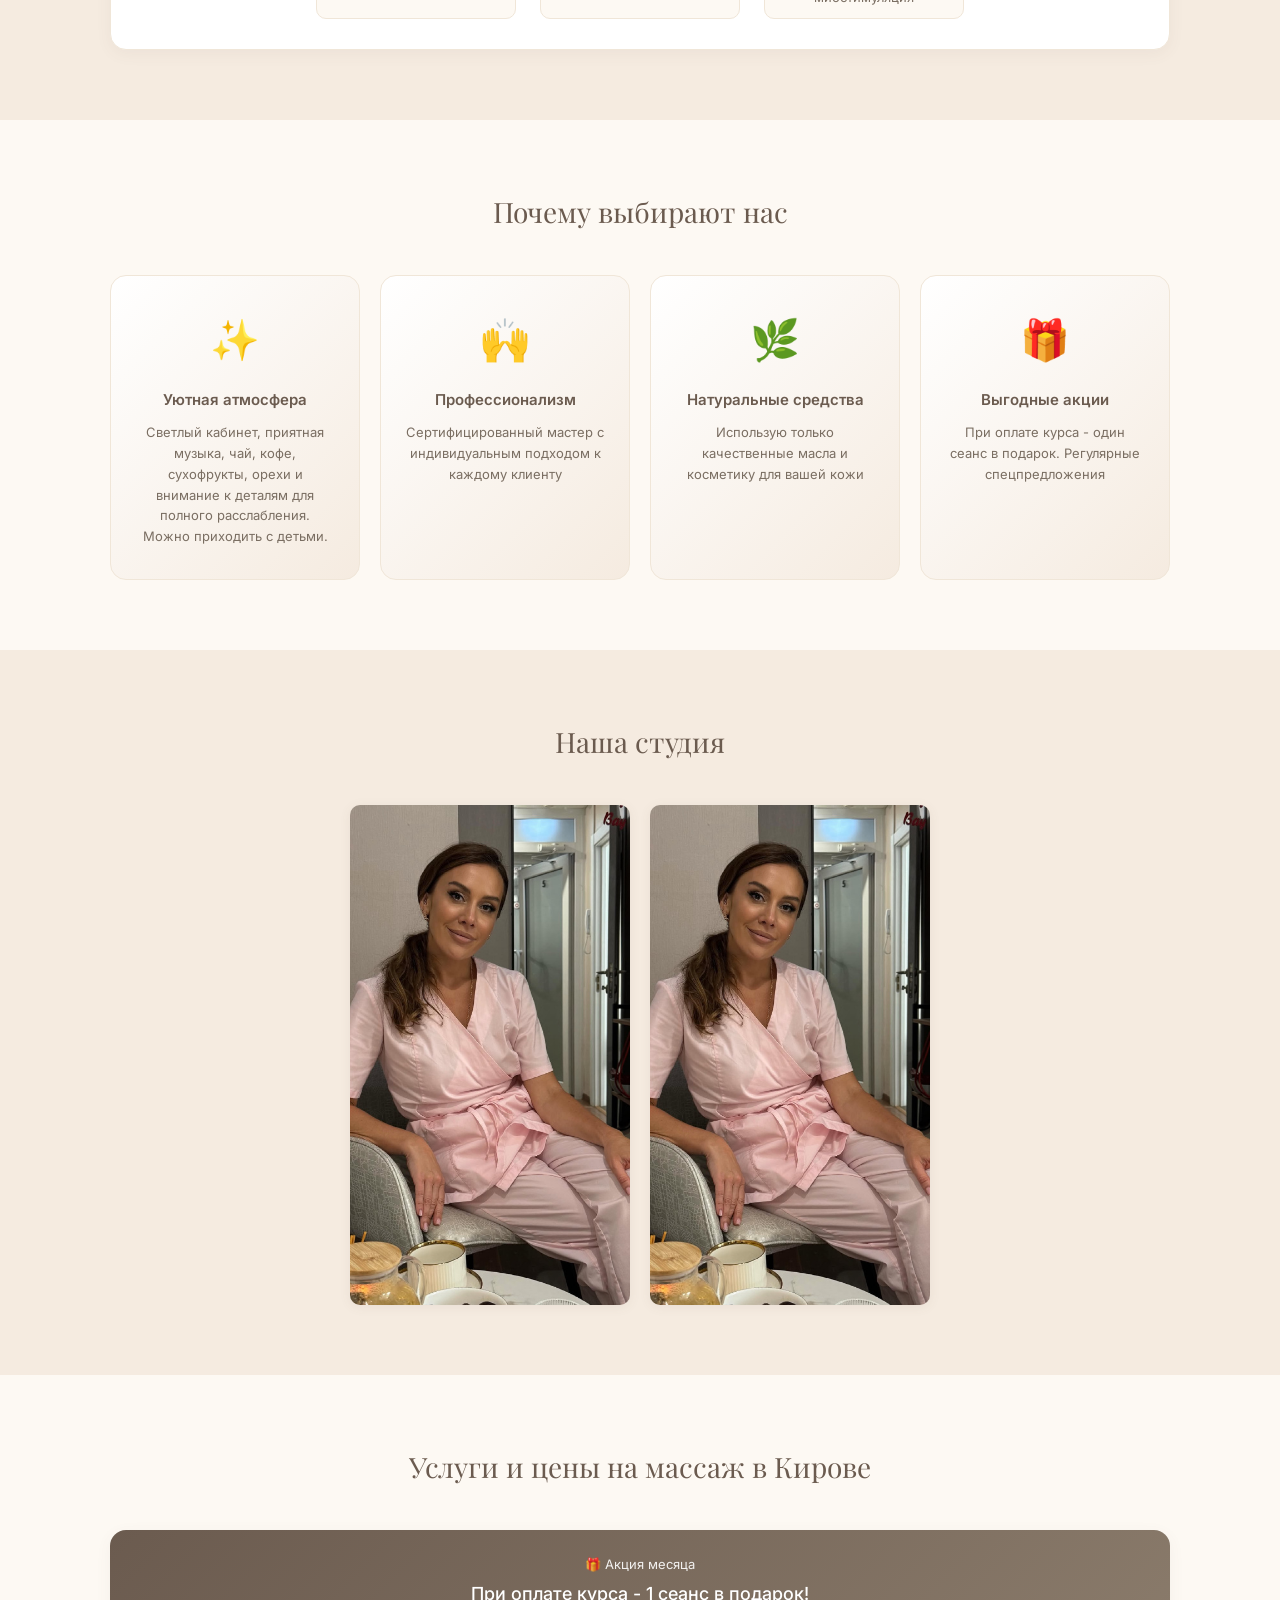
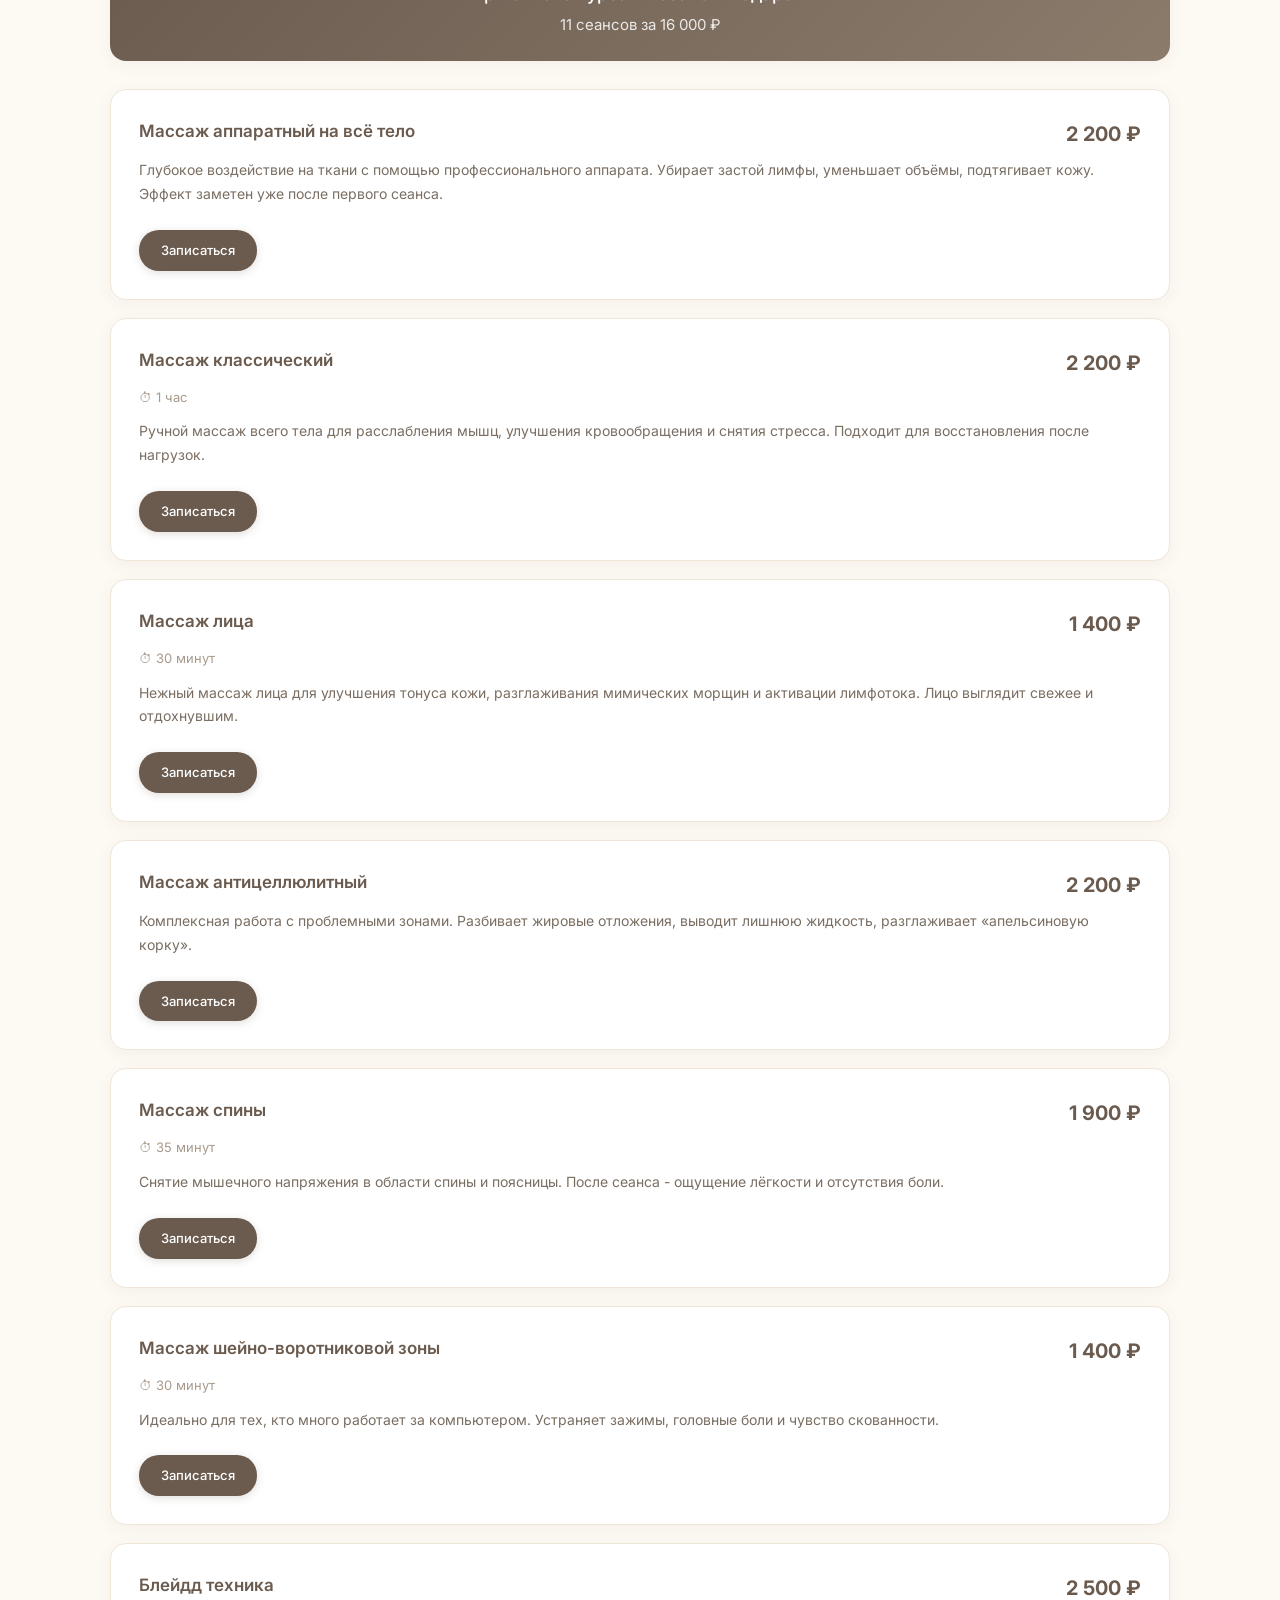
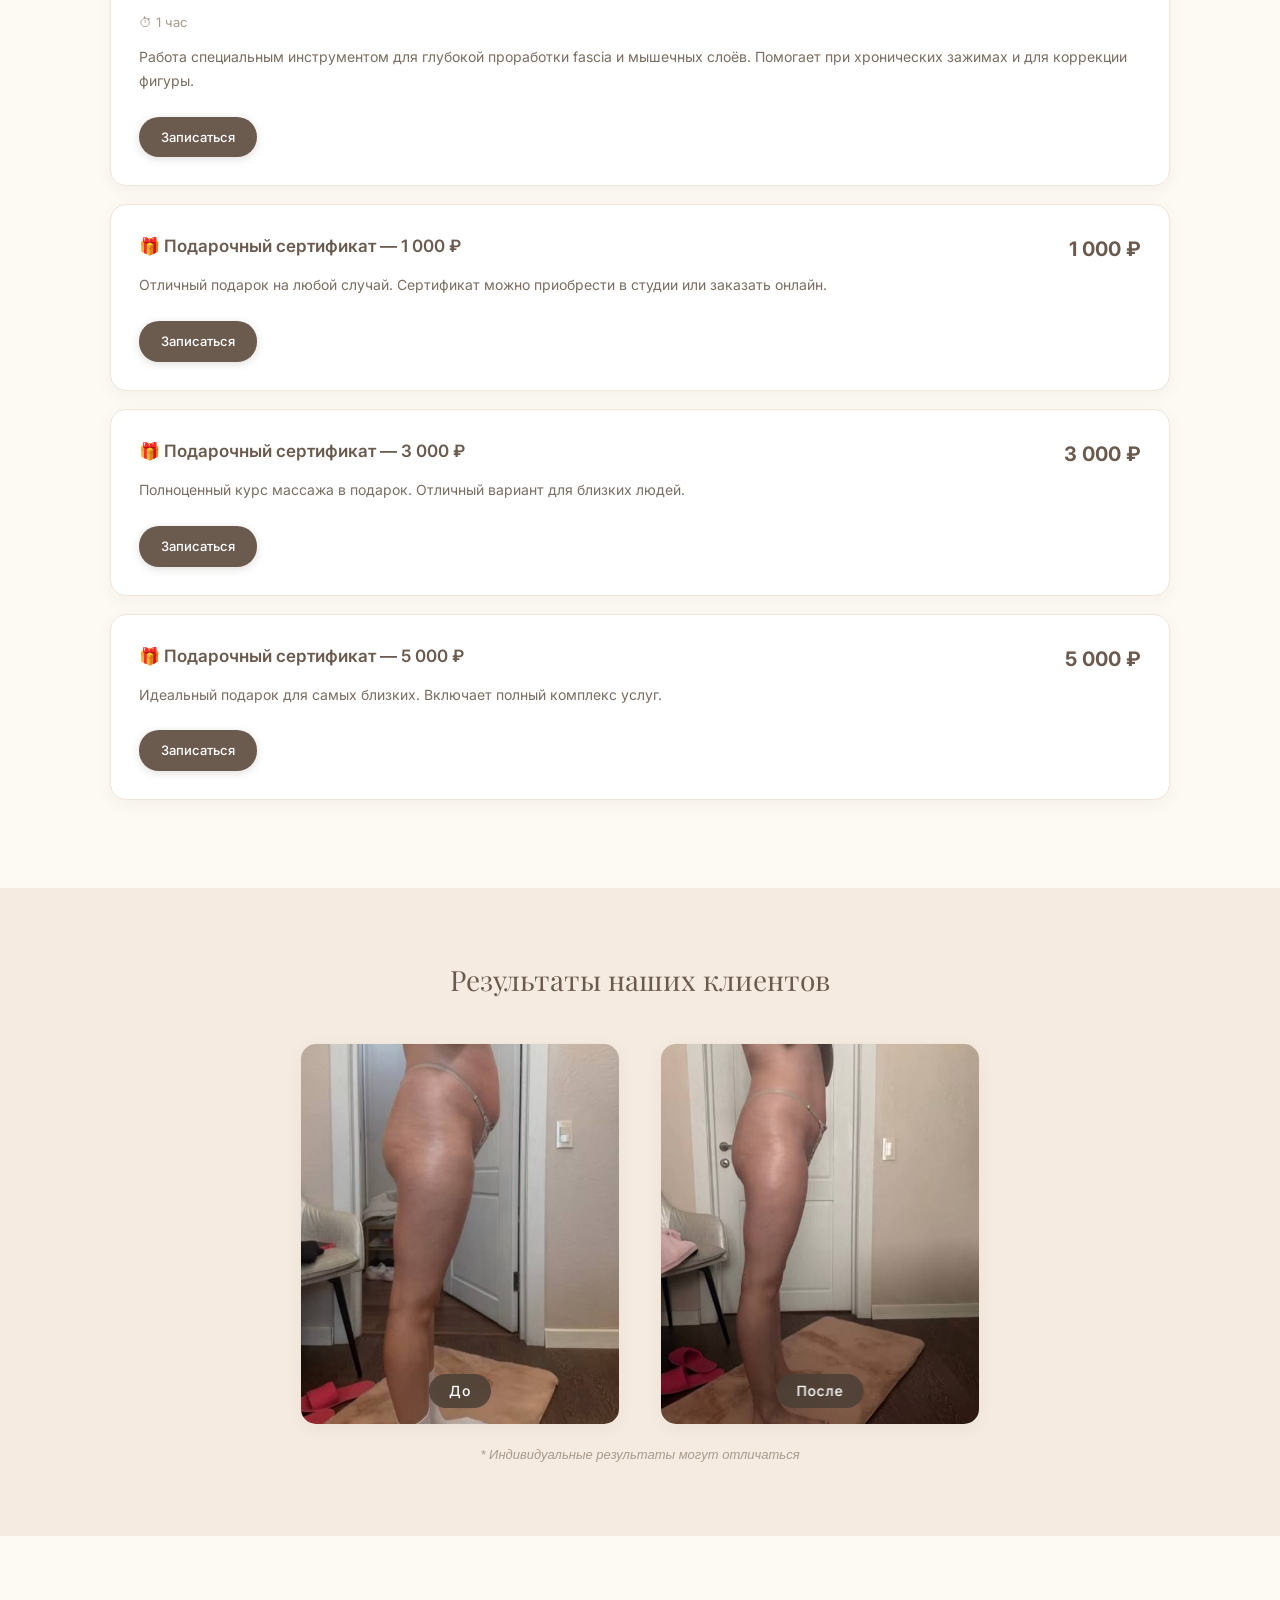
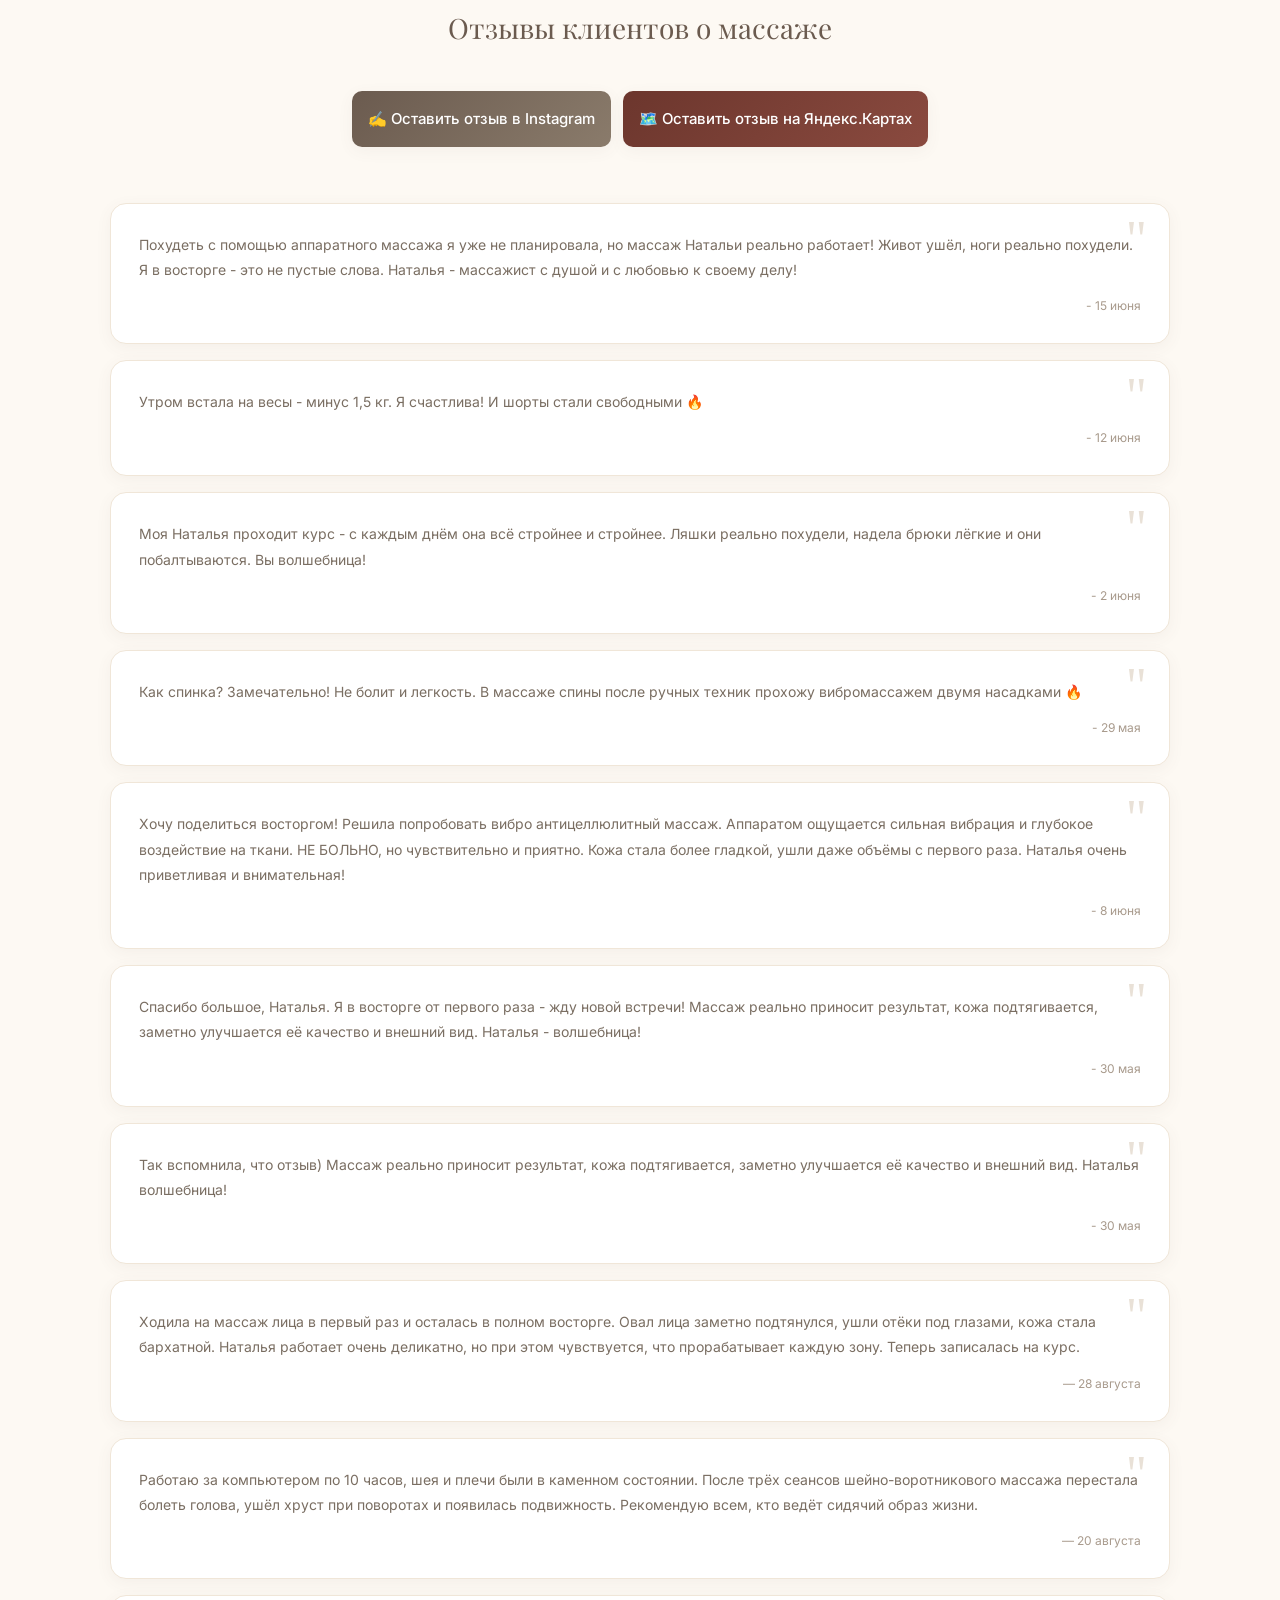
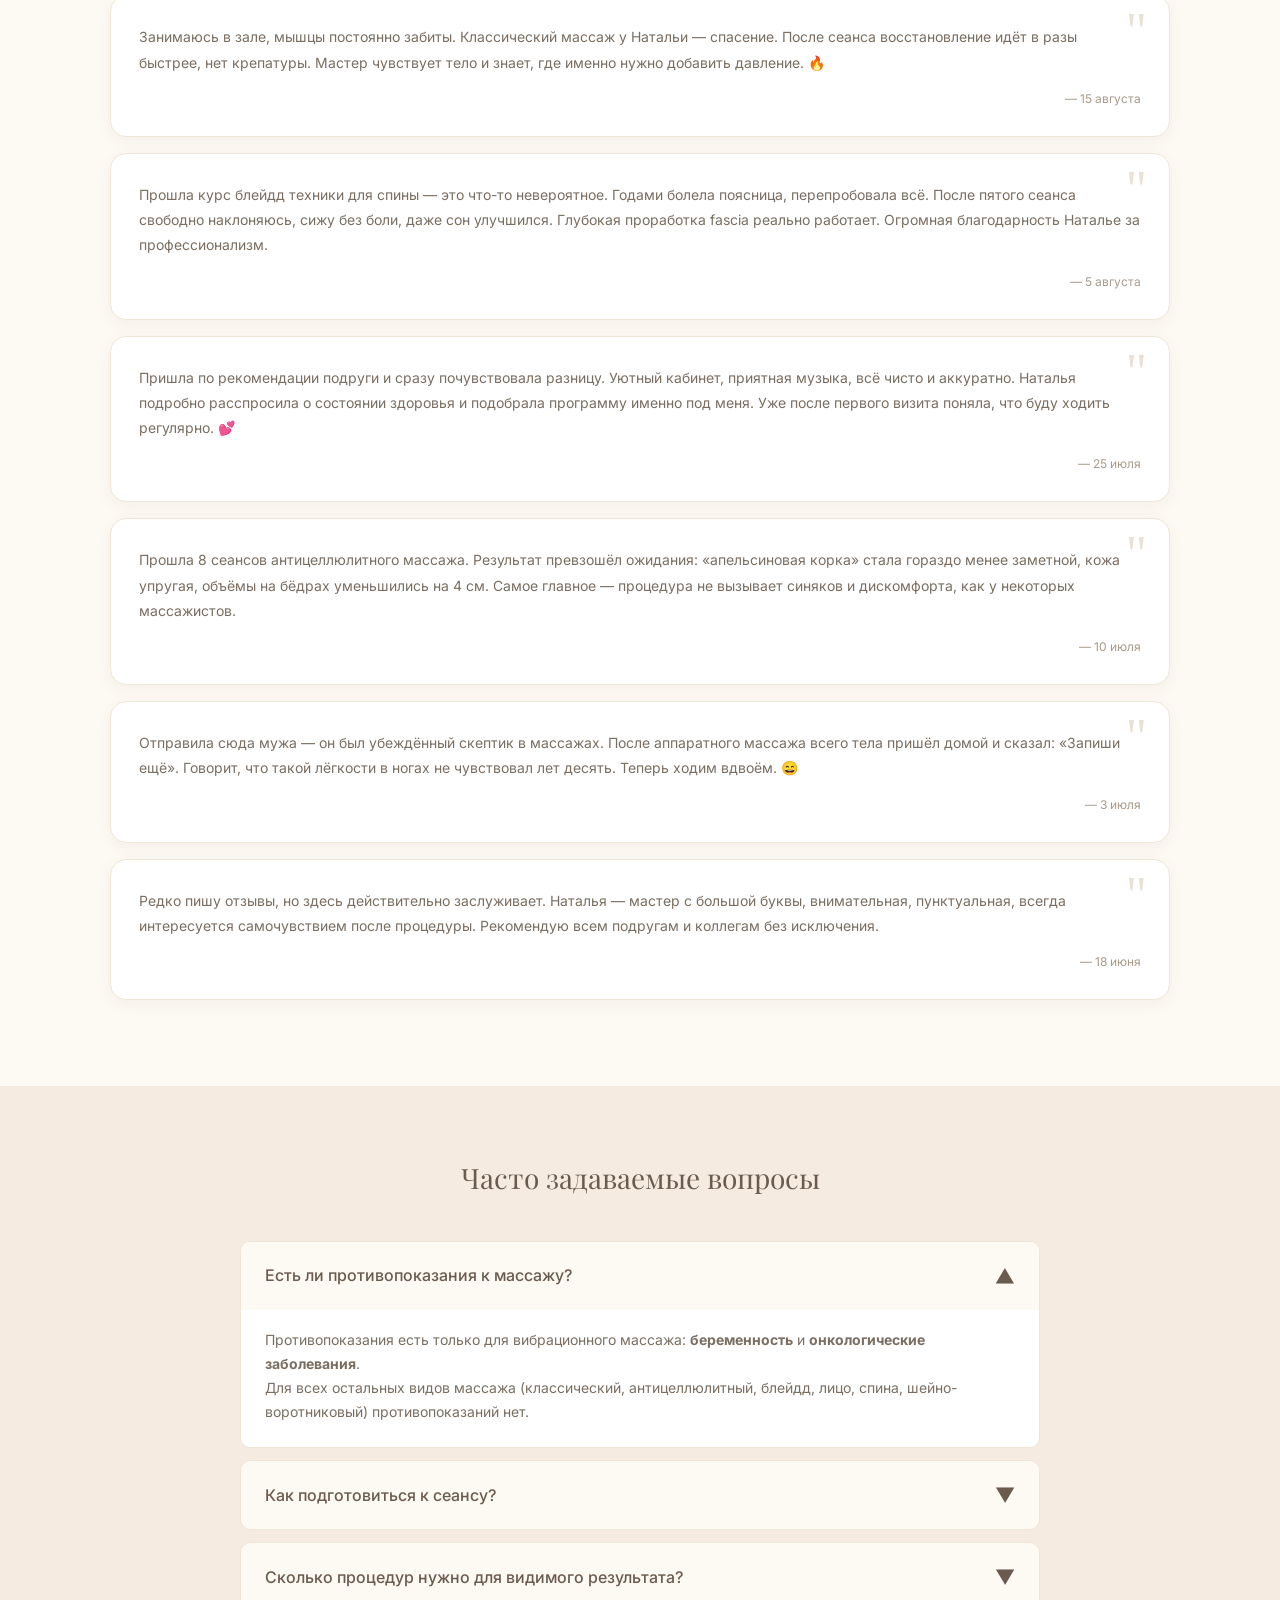
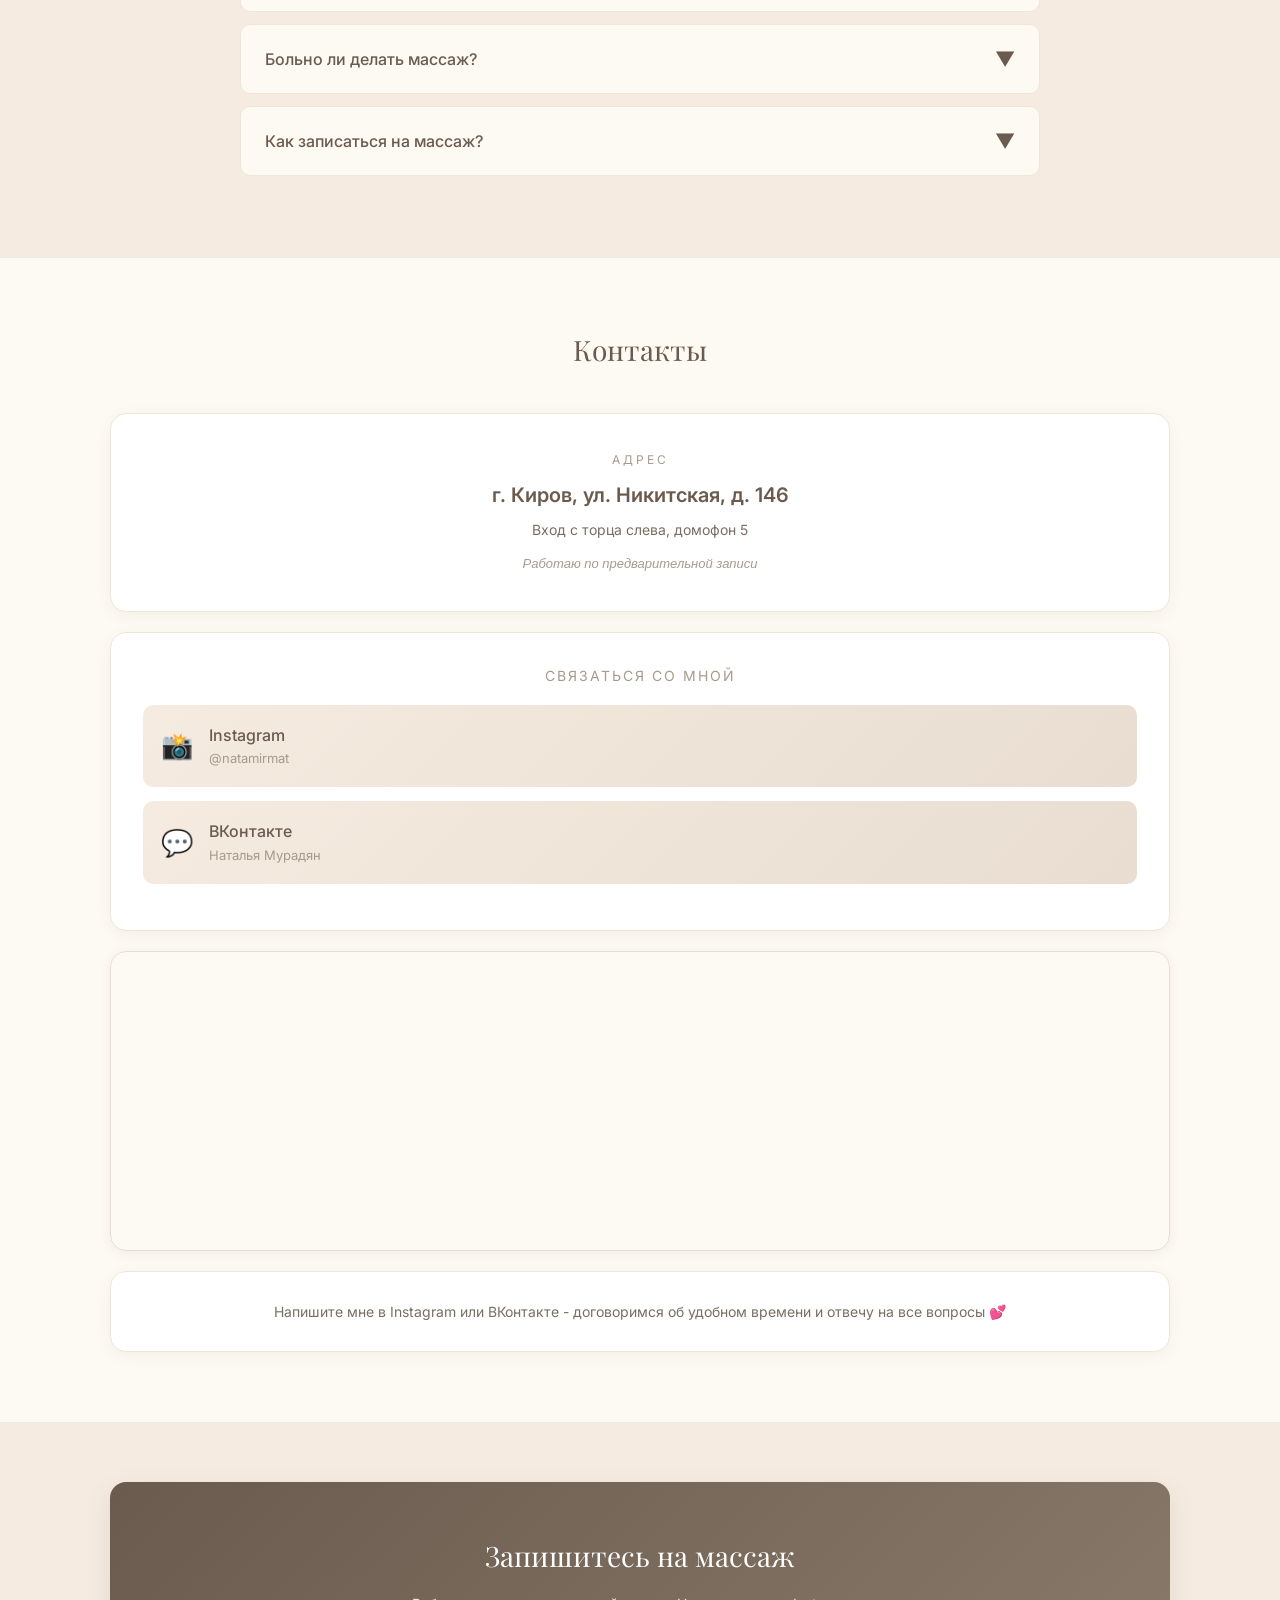
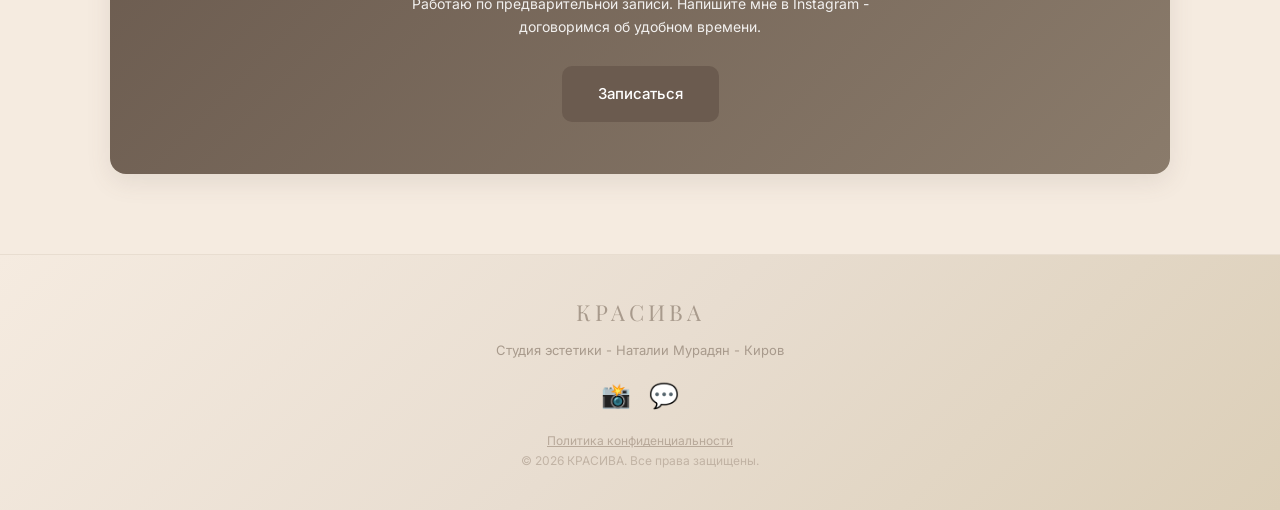
==== commit 6c8e7c16: "Update index.html" ====
--- a/index.html
+++ b/index.html
@@ -21,6 +21,8 @@
     <meta name="author" content="Наталия Мурадян">
     <meta name="robots" content="index, follow">
     <link rel="canonical" href="https://krasiva-kirov.ru/">
+    <link rel="alternate" hreflang="ru" href="https://krasiva-kirov.ru/" />
+    <link rel="alternate" hreflang="en" href="https://krasiva-kirov.ru/en.html" />
     
     <!-- Open Graph -->
     <meta property="og:title" content="КРАСИВА - Студия эстетики | Массаж в Кирове">
@@ -45,7 +47,7 @@
     
     <link rel="stylesheet" href="style.css?v=13">
 
-    <!-- Schema.org WebSite -->
+    <!-- Schema.org (оставляем как есть) -->
     <script type="application/ld+json">
     {
       "@context": "https://schema.org",
@@ -60,7 +62,6 @@
     }
     </script>
 
-    <!-- Schema.org Breadcrumbs -->
     <script type="application/ld+json">
     {
       "@context": "https://schema.org",
@@ -74,7 +75,6 @@
     }
     </script>
 
-    <!-- Schema.org Services -->
     <script type="application/ld+json">
     {
       "@context": "https://schema.org",
@@ -132,7 +132,6 @@
     }
     </script>
 
-    <!-- Schema.org LocalBusiness + Reviews -->
     <script type="application/ld+json">
     {
       "@context": "https://schema.org",
@@ -249,7 +248,6 @@
             for (var j = 0; j < document.scripts.length; j++) {if (document.scripts[j].src === r) { return; }}
             k=e.createElement(t),a=e.getElementsByTagName(t)[0],k.async=1,k.src=r,a.parentNode.insertBefore(k,a)
         })(window, document,'script','https://mc.yandex.ru/metrika/tag.js?id=111903801', 'ym');
-
         ym(111903801, 'init', {ssr:true, webvisor:true, clickmap:true, ecommerce:"dataLayer", referrer: document.referrer, url: location.href, accurateTrackBounce:true, trackLinks:true});
     </script>
     <noscript><div><img src="https://mc.yandex.ru/watch/111903801" style="position:absolute; left:-9999px;" alt="" /></div></noscript>
@@ -261,6 +259,13 @@
     <!-- ШАПКА -->
     <header class="header" id="home">
         <div class="header-top">
+            <!-- ====== ПЕРЕКЛЮЧАТЕЛЬ ====== -->
+            <div class="language-switcher">
+                <a href="/" class="lang-link active">RU</a>
+                <span class="lang-divider">|</span>
+                <a href="en.html" class="lang-link">EN</a>
+            </div>
+            <!-- ============================ -->
             <div class="logo-subtitle">студия эстетики</div>
             <h1 class="logo-title">КРАСИВА</h1>
             <div class="logo-master">Наталии Мурадян</div>
@@ -400,7 +405,7 @@
                     <div class="promo-banner-price">11 сеансов за 16 000 ₽</div>
                 </div>
 
-                <!-- Список услуг -->
+                <!-- Список услуг (такой же, как у вас, не меняем) -->
                 <div class="service-card">
                     <div class="service-header">
                         <div class="service-name">Массаж аппаратный на всё тело</div>
@@ -483,7 +488,7 @@
                     <a href="#" class="btn btn-small js-open-modal" data-service="Блейдд техника">Записаться</a>
                 </div>
 
-                <!-- === ПОДАРОЧНЫЕ СЕРТИФИКАТЫ === -->
+                <!-- Подарочные сертификаты -->
                 <div class="service-card">
                     <div class="service-header">
                         <div class="service-name">🎁 Подарочный сертификат — 1 000 ₽</div>
@@ -520,7 +525,7 @@
             </div>
         </section>
 
-                <!-- РЕЗУЛЬТАТЫ ДО/ПОСЛЕ -->
+        <!-- РЕЗУЛЬТАТЫ ДО/ПОСЛЕ -->
         <section class="section results-section" id="results">
             <div class="container">
                 <h2 class="section-title">Результаты наших клиентов</h2>
@@ -543,7 +548,6 @@
             <div class="container">
                 <h2 class="section-title">Отзывы клиентов о массаже</h2>
                 
-                <!-- Кнопки -->
                 <div class="review-buttons">
                     <a href="https://www.instagram.com/natamirmat" target="_blank" rel="noopener noreferrer" class="review-btn">
                         ✍️ Оставить отзыв в Instagram
@@ -553,6 +557,7 @@
                     </a>
                 </div>
 
+                <!-- Все ваши отзывы (оставляем как есть) -->
                 <div class="review-card">
                     <div class="review-quote">"</div>
                     <p class="review-text">
@@ -706,12 +711,11 @@
             </div>
         </section>
 
-        <!-- ЧАСТО ЗАДАВАЕМЫЕ ВОПРОСЫ (FAQ) -->
+        <!-- FAQ -->
         <section class="section faq-section" id="faq">
             <div class="container">
                 <h2 class="section-title">Часто задаваемые вопросы</h2>
                 <div class="faq-list">
-                    <!-- Вопрос 1 -->
                     <div class="faq-item active">
                         <div class="faq-question">
                             <span>Есть ли противопоказания к массажу?</span>
@@ -722,8 +726,6 @@
                             <p>Для всех остальных видов массажа (классический, антицеллюлитный, блейдд, лицо, спина, шейно-воротниковый) противопоказаний нет.</p>
                         </div>
                     </div>
-
-                    <!-- Вопрос 2 -->
                     <div class="faq-item">
                         <div class="faq-question">
                             <span>Как подготовиться к сеансу?</span>
@@ -733,8 +735,6 @@
                             <p>Рекомендуется приходить с чистой кожей, за 1–2 часа до сеанса не есть плотно. Пейте воду до и после массажа – это помогает выводить токсины. Если у вас есть медицинские справки или рекомендации врача – возьмите их с собой.</p>
                         </div>
                     </div>
-
-                    <!-- Вопрос 3 -->
                     <div class="faq-item">
                         <div class="faq-question">
                             <span>Сколько процедур нужно для видимого результата?</span>
@@ -744,8 +744,6 @@
                             <p>Обычно эффект заметен уже после 3–5 сеансов. Для стойкого результата рекомендуется курс из 10–12 процедур. Всё зависит от индивидуальных особенностей и целей – мы составляем план на первой консультации.</p>
                         </div>
                     </div>
-
-                    <!-- Вопрос 4 -->
                     <div class="faq-item">
                         <div class="faq-question">
                             <span>Больно ли делать массаж?</span>
@@ -755,8 +753,6 @@
                             <p>Массаж не должен вызывать острую боль. Вы можете чувствовать приятное тепло, напряжение в прорабатываемых зонах, но это не боль. Мы всегда регулируем силу нажатия под ваши ощущения – вам должно быть комфортно.</p>
                         </div>
                     </div>
-
-                    <!-- Вопрос 5 -->
                     <div class="faq-item">
                         <div class="faq-question">
                             <span>Как записаться на массаж?</span>
@@ -774,55 +770,33 @@
         <section class="section contacts-section" id="contacts">
             <div class="container">
                 <h2 class="section-title">Контакты</h2>
-                
                 <div class="contact-card">
                     <div class="contact-label">Адрес</div>
                     <div class="contact-value">г. Киров, ул. Никитская, д. 146</div>
                     <div class="contact-note">Вход с торца слева, домофон 5</div>
                     <div class="contact-hint">Работаю по предварительной записи</div>
                 </div>
-
                 <div class="social-card">
                     <div class="social-card-title">Связаться со мной</div>
-                    
                     <a href="https://www.instagram.com/natamirmat" target="_blank" rel="noopener noreferrer" class="social-link">
                         <div class="social-icon">📸</div>
-                        <div>
-                            <div class="social-name">Instagram</div>
-                            <div class="social-username">@natamirmat</div>
-                        </div>
+                        <div><div class="social-name">Instagram</div><div class="social-username">@natamirmat</div></div>
                     </a>
-                    
                     <a href="https://vk.ru/id578712934" target="_blank" rel="noopener noreferrer" class="social-link">
                         <div class="social-icon">💬</div>
-                        <div>
-                            <div class="social-name">ВКонтакте</div>
-                            <div class="social-username">Наталия Мурадян</div>
-                        </div>
+                        <div><div class="social-name">ВКонтакте</div><div class="social-username">Наталья Мурадян</div></div>
                     </a>
                 </div>
-
                 <div class="map-container">
-                    <iframe 
-                        src="https://yandex.ru/map-widget/v1/?text=Киров%2C%20ул.%20Никитская%2C%20146&z=16" 
-                        width="100%" 
-                        height="300" 
-                        frameborder="0" 
-                        allowfullscreen="true" 
-                        style="border-radius: 16px; border: 1px solid #e8ddd0;">
-                    </iframe>
-                </div>
-                
+                    <iframe src="https://yandex.ru/map-widget/v1/?text=Киров%2C%20ул.%20Никитская%2C%20146&z=16" width="100%" height="300" frameborder="0" allowfullscreen="true" style="border-radius:16px;border:1px solid #e8ddd0;"></iframe>
+                </div>
                 <div class="contact-message">
-                    <p class="contact-message-text">
-                        Напишите мне в Instagram или ВКонтакте - договоримся об удобном времени 
-                        и отвечу на все вопросы 💕
-                    </p>
-                </div>
-            </div>
-        </section>
-
-        <!-- ПРИЗЫВ К ДЕЙСТВИЮ -->
+                    <p class="contact-message-text">Напишите мне в Instagram или ВКонтакте - договоримся об удобном времени и отвечу на все вопросы 💕</p>
+                </div>
+            </div>
+        </section>
+
+        <!-- CTA -->
         <section class="section cta-section">
             <div class="container">
                 <div class="cta-box">
@@ -842,18 +816,16 @@
             <a href="https://www.instagram.com/natamirmat" target="_blank" rel="noopener noreferrer" class="footer-social" aria-label="Instagram">📸</a>
             <a href="https://vk.ru/id578712934" target="_blank" rel="noopener noreferrer" class="footer-social" aria-label="ВКонтакте">💬</a>
         </div>
-        <div style="margin-top: 12px; font-size: 12px; color: #b8a99a;">
-            <a href="privacy.html" style="text-decoration: underline;">Политика конфиденциальности</a>
+        <div style="margin-top:12px;font-size:12px;color:#b8a99a;">
+            <a href="privacy.html" style="text-decoration:underline;">Политика конфиденциальности</a>
         </div>
         <div class="footer-copy">© 2026 КРАСИВА. Все права защищены.</div>
     </footer>
 
-    <!-- Мобильная кнопка записи -->
     <a href="#" class="mobile-cta js-open-modal">Записаться</a>
-
     <script src="script.js?v=5"></script>
 
-    <!-- Модальное окно записи -->
+    <!-- Модальное окно (оставляем как есть) -->
     <div class="modal-overlay" id="bookingModal">
         <div class="modal-content">
             <button class="modal-close" id="modalClose">&times;</button>
--- a/style.css
+++ b/style.css
@@ -1357,3 +1357,145 @@
         font-size: 20px;
     }
 }
+
+/* --- РЕЗУЛЬТАТЫ ДО/ПОСЛЕ --- */
+.results-section {
+    background: linear-gradient(180deg, var(--color-bg-cream) 0%, var(--color-bg-linen) 100%);
+}
+
+.results-grid {
+    display: flex;
+    justify-content: center;
+    gap: 40px;
+    flex-wrap: wrap;
+    margin-bottom: 20px;
+}
+
+.result-item {
+    width: 320px;
+    max-width: 100%;
+    position: relative;
+    border-radius: var(--radius);
+    overflow: hidden;
+    box-shadow: var(--shadow-soft);
+    transition: var(--transition);
+    border: 1px solid var(--color-border-light);
+    background: var(--color-bg-light);
+}
+
+.result-item:hover {
+    transform: scale(1.02);
+    box-shadow: var(--shadow-hover);
+}
+
+.result-img {
+    width: 100%;
+    height: 380px;
+    object-fit: cover;
+    display: block;
+}
+
+.result-label {
+    position: absolute;
+    bottom: 16px;
+    left: 50%;
+    transform: translateX(-50%);
+    background: rgba(74, 63, 53, 0.85);
+    color: #fff;
+    padding: 6px 20px;
+    border-radius: 20px;
+    font-size: 14px;
+    font-weight: 500;
+    letter-spacing: 1px;
+    backdrop-filter: blur(4px);
+}
+
+.result-note {
+    text-align: center;
+    font-size: 13px;
+    color: var(--color-text-light);
+    margin-top: 12px;
+    font-style: italic;
+}
+
+@media (max-width: 768px) {
+    .results-grid {
+        gap: 24px;
+    }
+    .result-item {
+        width: 280px;
+    }
+    .result-img {
+        height: 320px;
+    }
+}
+
+@media (max-width: 480px) {
+    .result-item {
+        width: 100%;
+        max-width: 300px;
+    }
+    .result-img {
+        height: 280px;
+    }
+}
+
+/* --- ПЕРЕКЛЮЧАТЕЛЬ ЯЗЫКА --- */
+.language-switcher {
+    position: absolute;
+    top: 16px;
+    right: 24px;
+    font-size: 14px;
+    font-weight: 500;
+    display: flex;
+    gap: 4px;
+    align-items: center;
+    background: rgba(255, 255, 255, 0.6);
+    padding: 4px 12px;
+    border-radius: 20px;
+    backdrop-filter: blur(4px);
+    border: 1px solid rgba(255, 255, 255, 0.4);
+    z-index: 10;
+}
+
+.lang-link {
+    color: var(--color-text-light);
+    text-decoration: none;
+    padding: 2px 6px;
+    transition: var(--transition);
+    font-weight: 400;
+}
+
+.lang-link:hover {
+    color: var(--color-primary);
+}
+
+.lang-link.active {
+    color: var(--color-primary);
+    font-weight: 700;
+    text-decoration: underline;
+    text-underline-offset: 3px;
+}
+
+.lang-divider {
+    color: var(--color-border);
+}
+
+/* Адаптив для мобильных */
+@media (max-width: 768px) {
+    .language-switcher {
+        top: 10px;
+        right: 16px;
+        font-size: 12px;
+        padding: 2px 10px;
+    }
+}
+
+@media (max-width: 480px) {
+    .language-switcher {
+        top: 8px;
+        right: 10px;
+        font-size: 11px;
+        padding: 2px 8px;
+    }
+}
